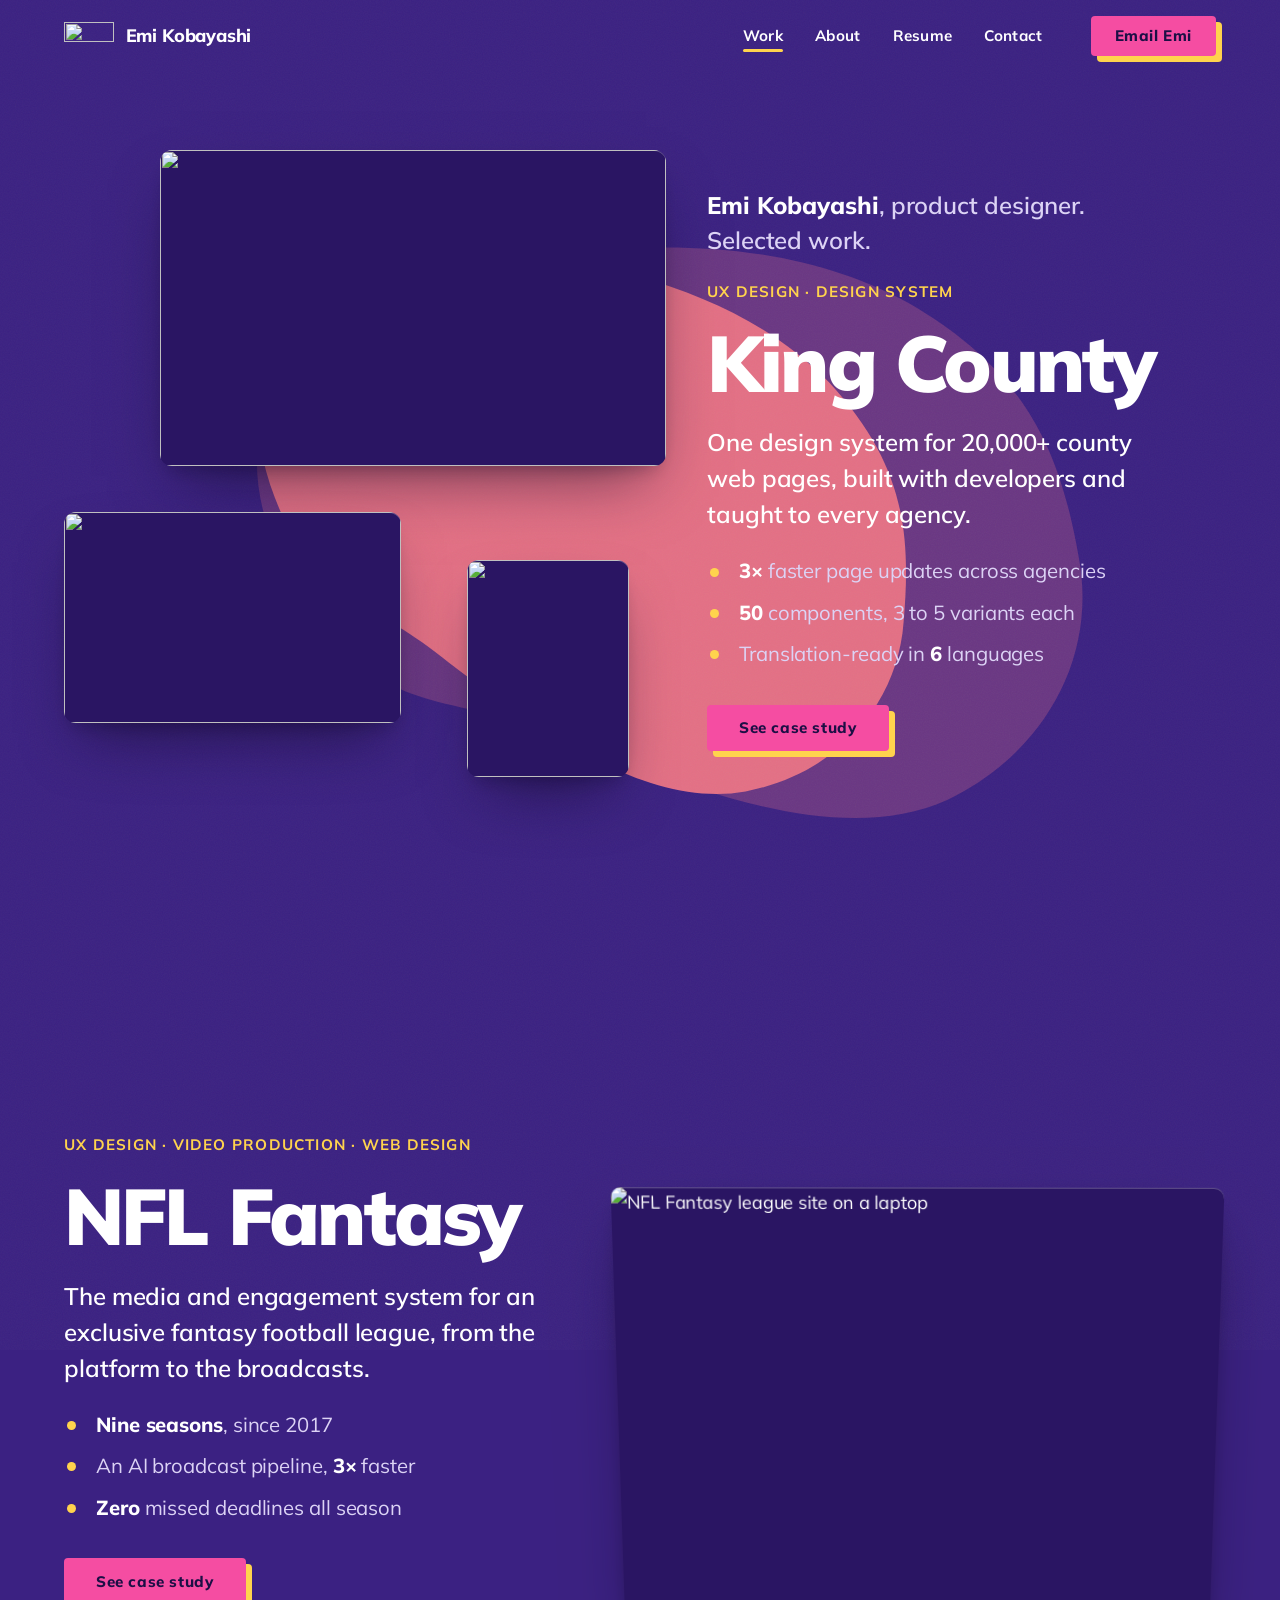
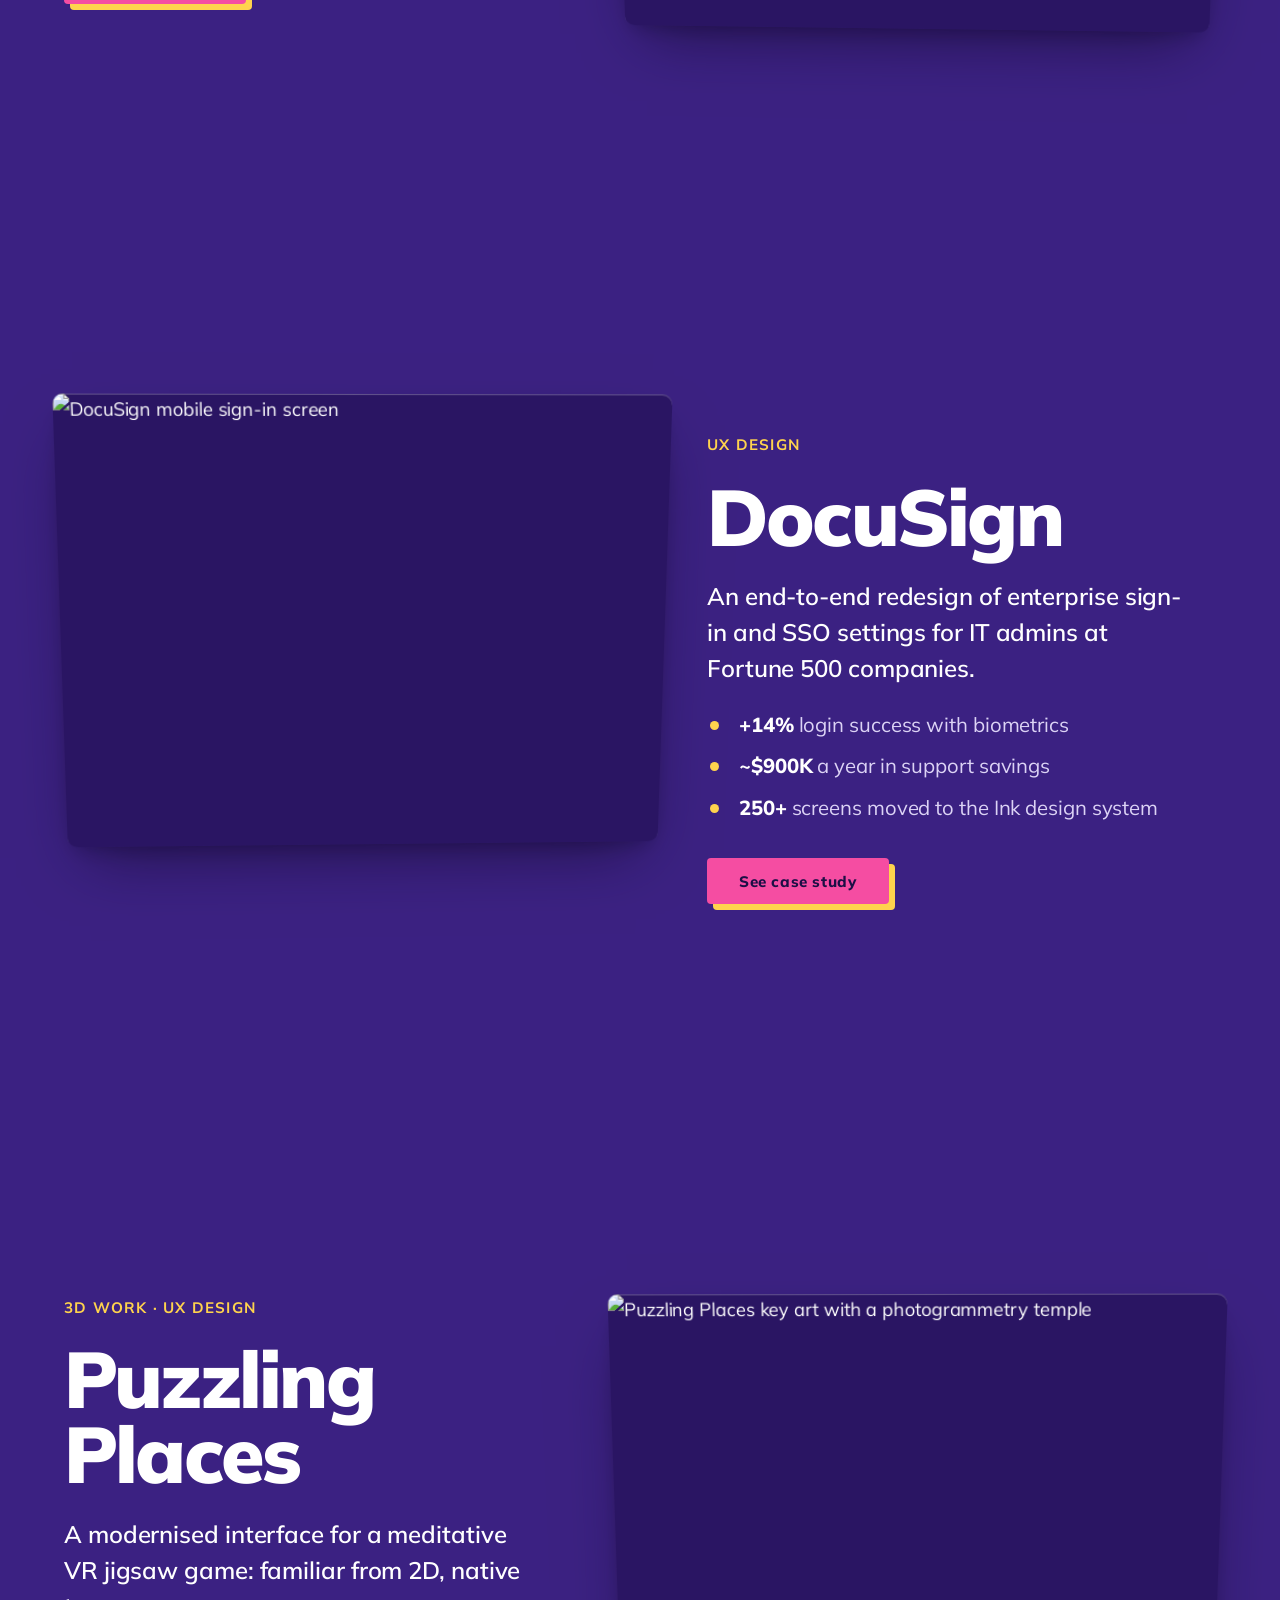
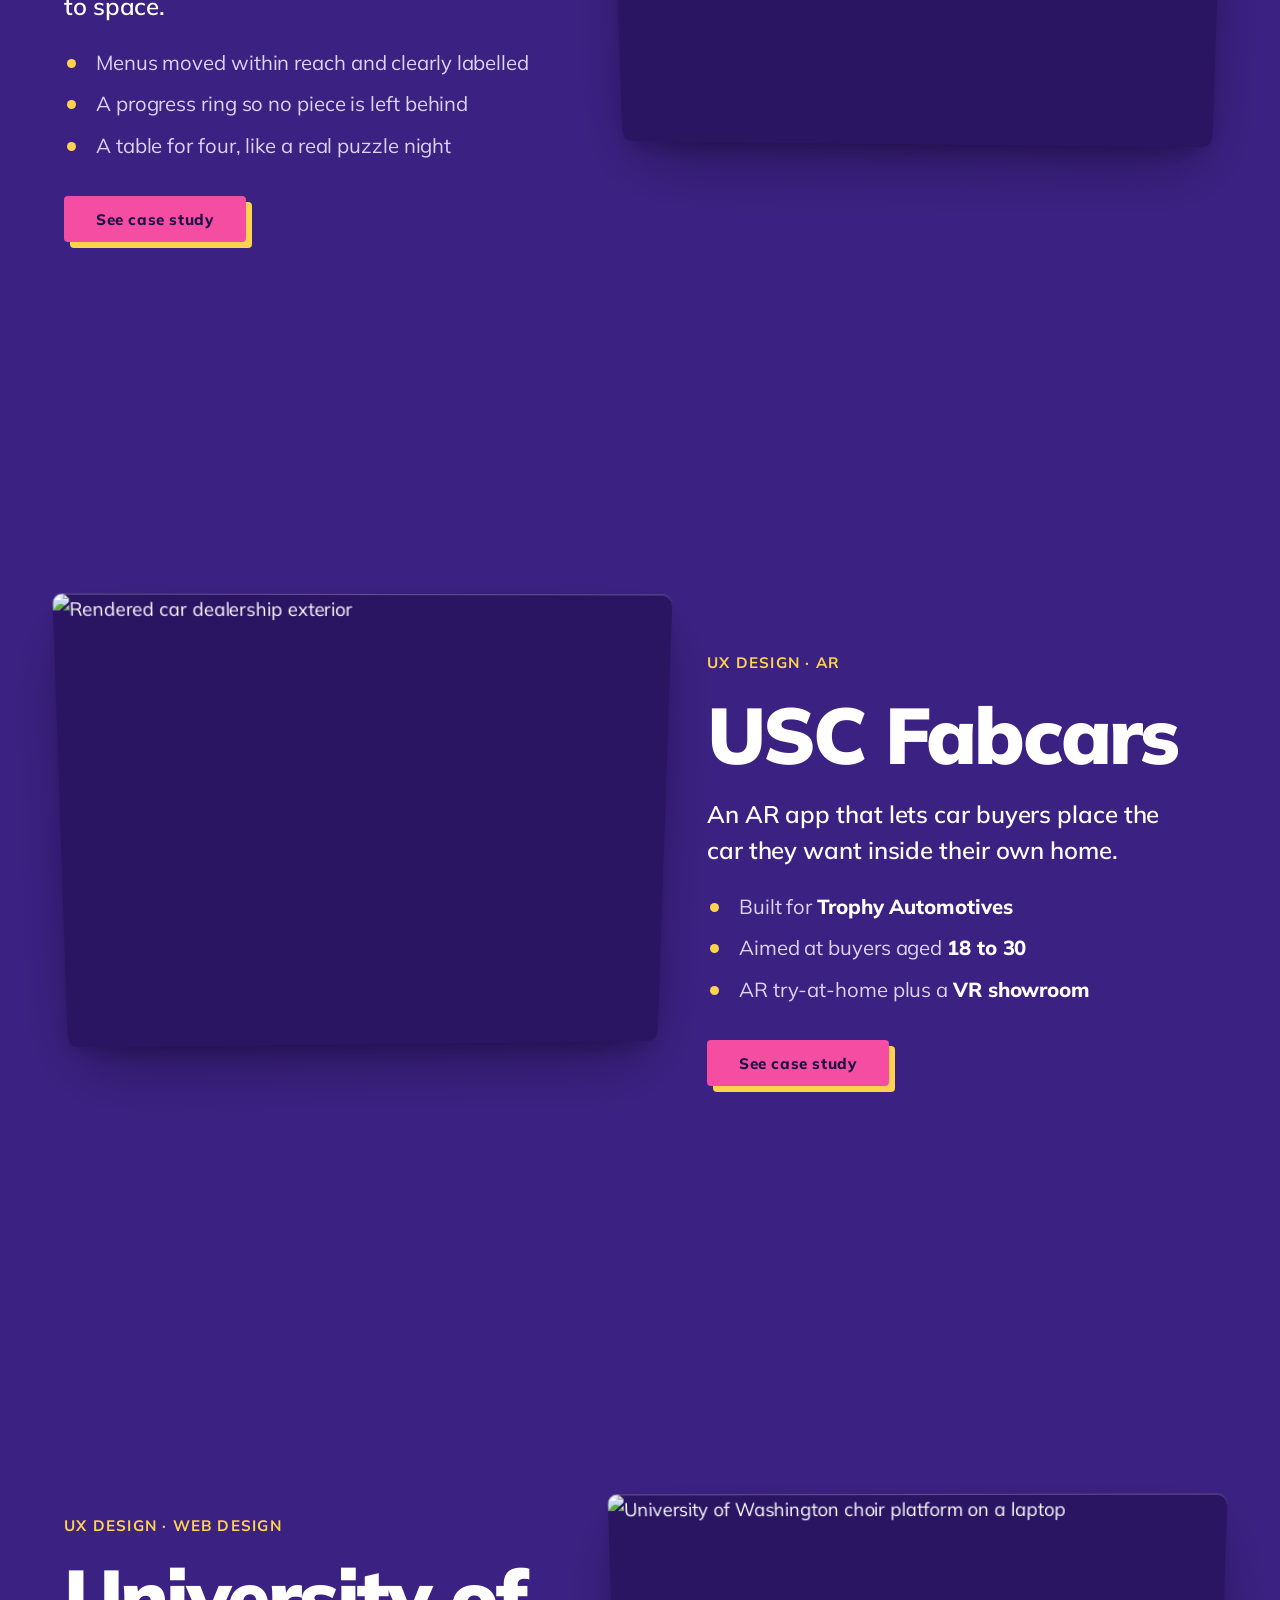
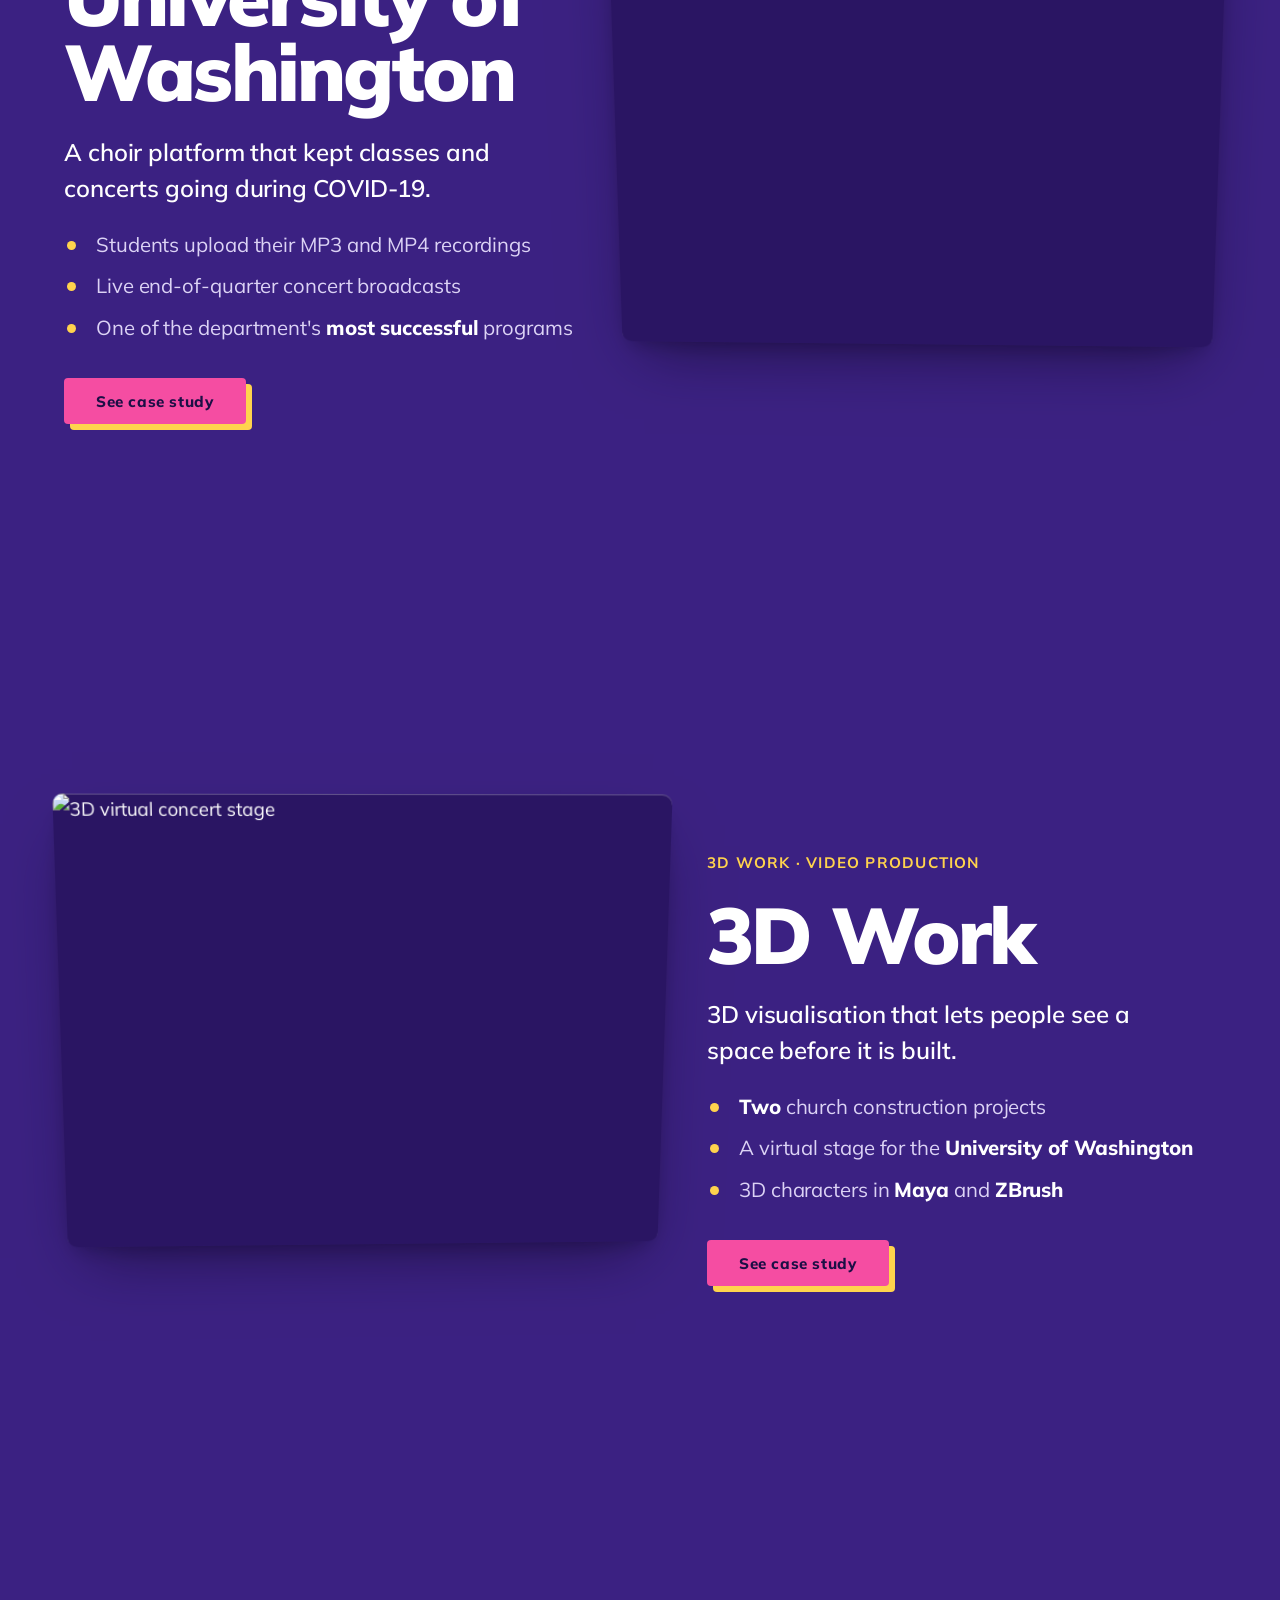
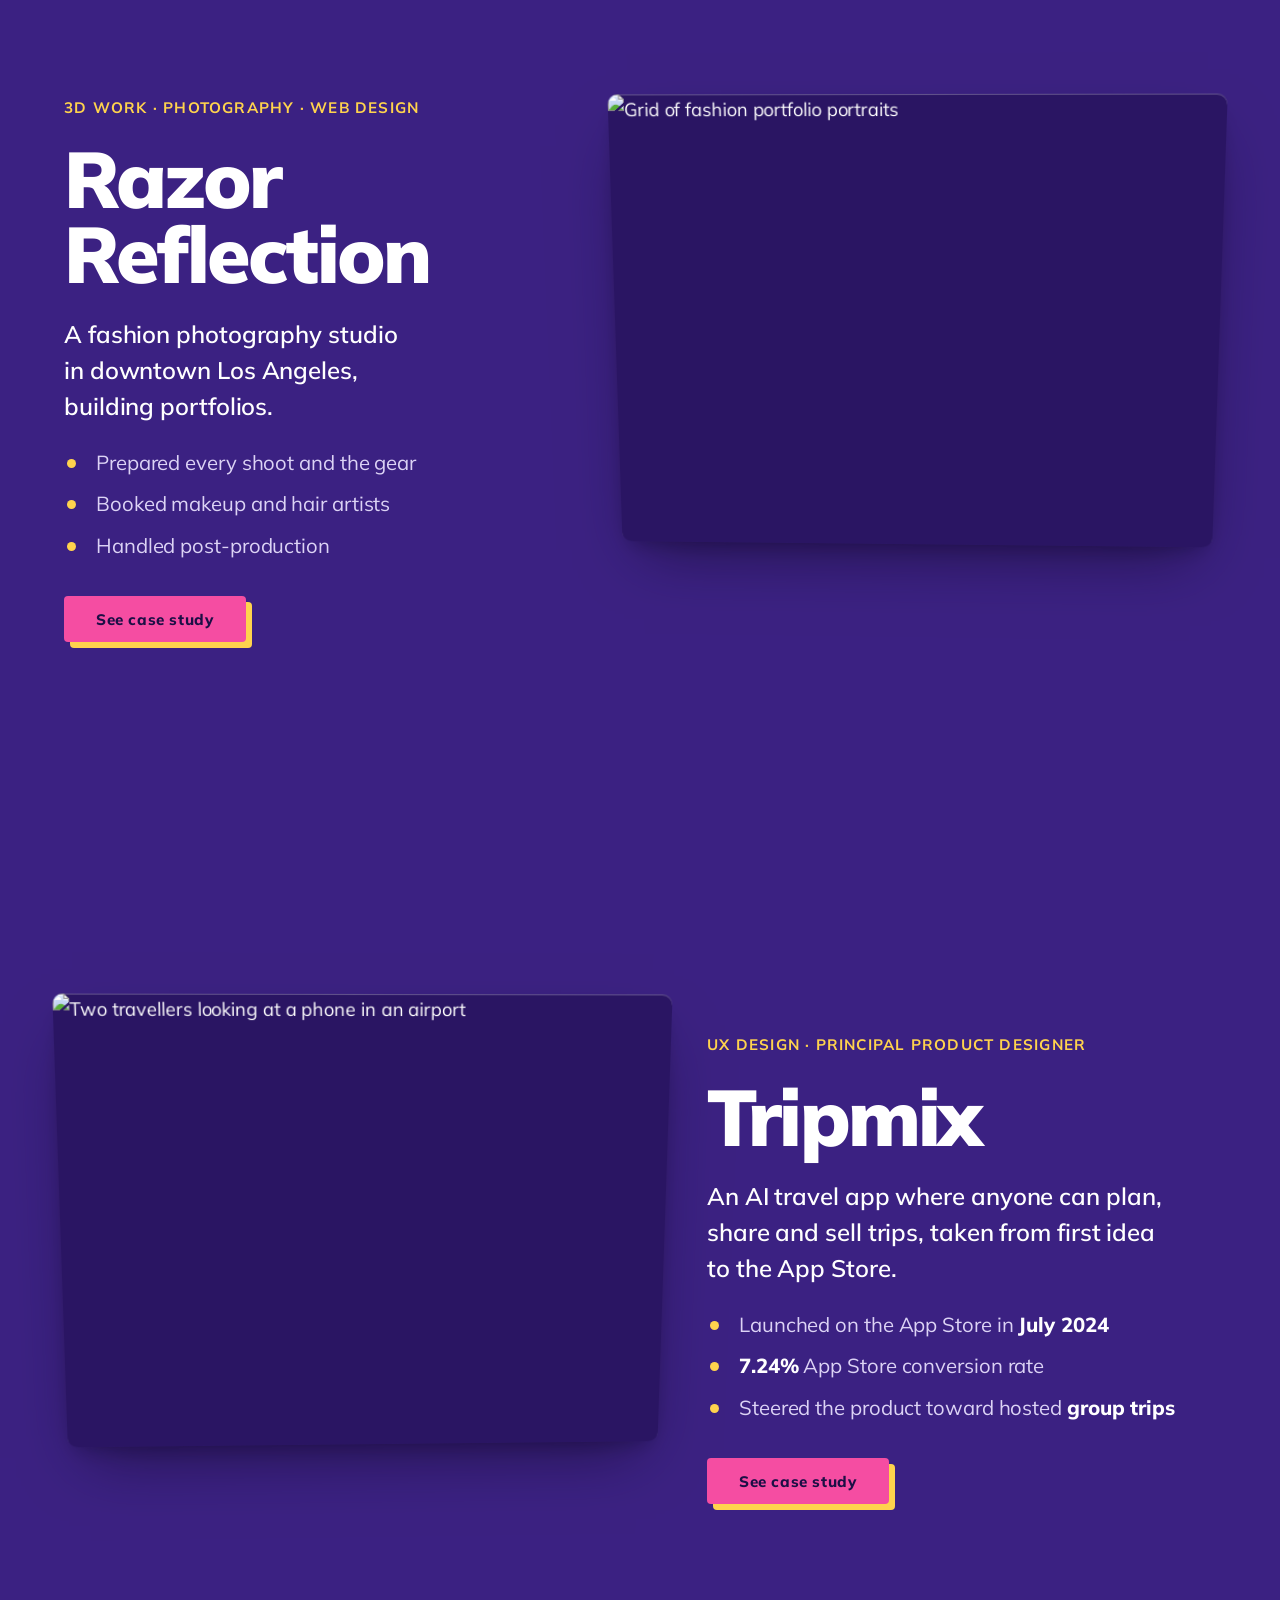
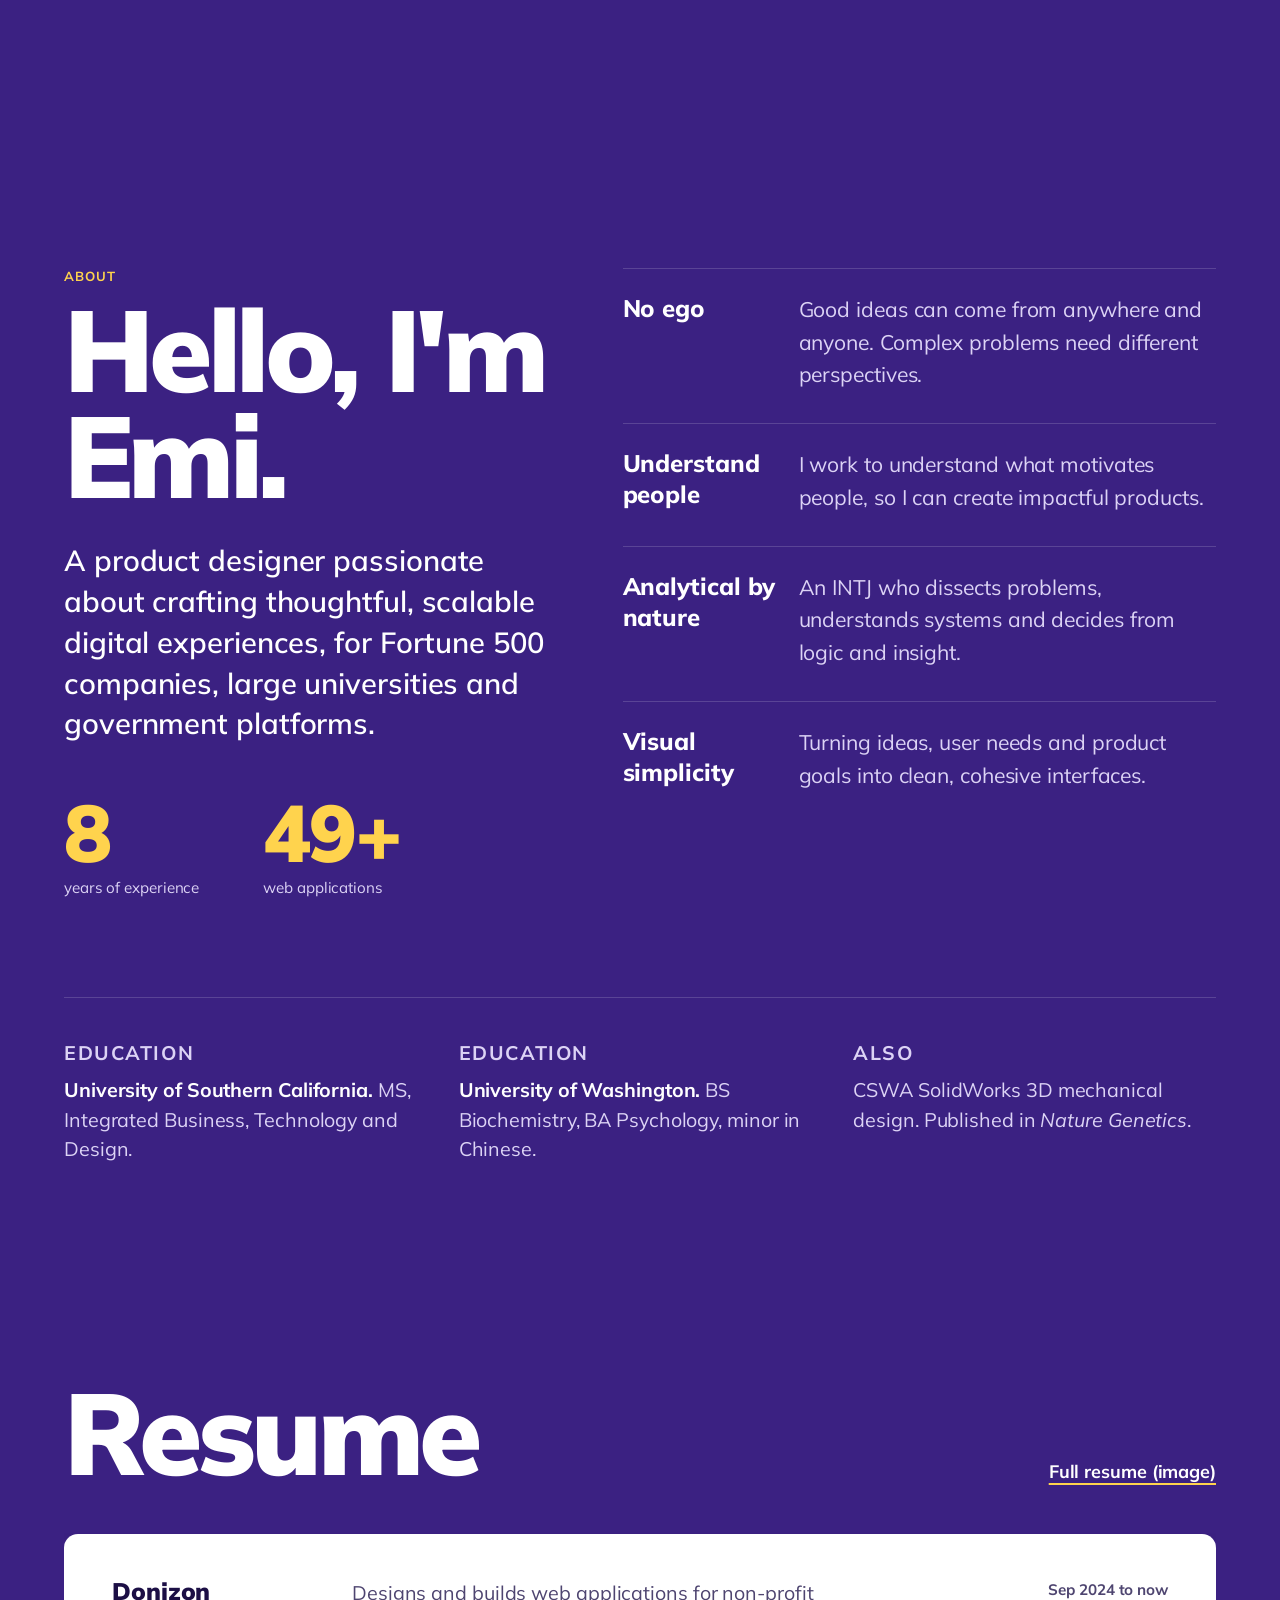
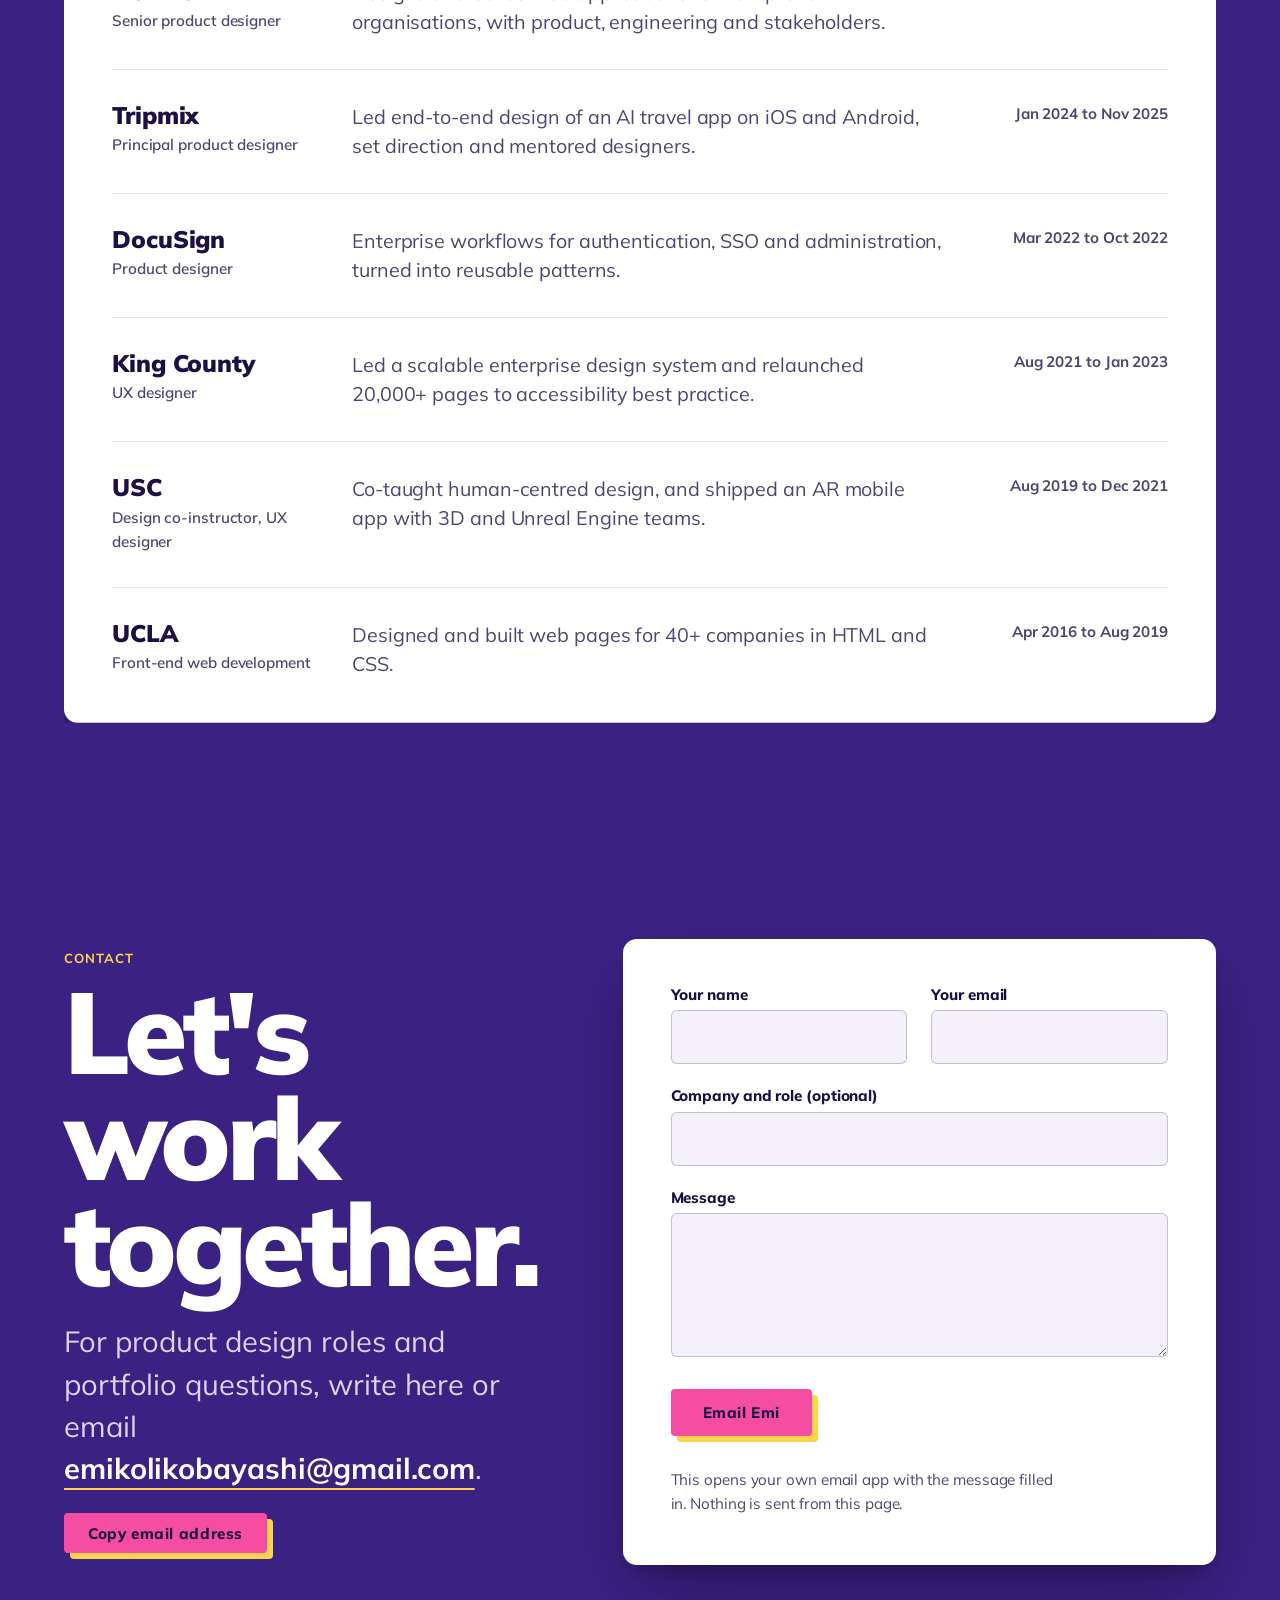
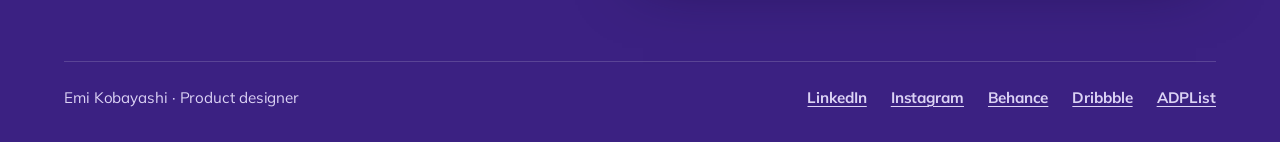
==== index.html @ 2c46d822 "Add files via upload" ====
<!doctype html>
<html lang="en">
<head>
<meta charset="utf-8">
<meta name="viewport" content="width=device-width, initial-scale=1, viewport-fit=cover">
<title>Emi Kobayashi · Product designer</title>
<meta name="description" content="Selected work by Emi Kobayashi, a product designer who builds design systems and visual interfaces people enjoy using.">
<link rel="icon" href="https://emikobayashi.com/wp-content/uploads/2025/12/EK-Logo-scaled.png">
<link rel="preconnect" href="https://fonts.googleapis.com">
<link rel="preconnect" href="https://fonts.gstatic.com" crossorigin>
<link rel="stylesheet" href="https://fonts.googleapis.com/css2?family=Mulish:wght@400;600;700;800;900&display=swap">
<link rel="stylesheet" href="scrollcraft.css?v=3">
<link rel="stylesheet" href="site.css?v=10">
<script>
  /* Test hook, not a feature: ?motion=reduce forces the reduced-motion path in
     browsers that cannot emulate the media query. Must run before the engine. */
  (function () {
    var forced = /[?&]motion=reduce\b/.test(location.search);
    if (forced) {
      var mm = window.matchMedia.bind(window);
      window.matchMedia = function (q) {
        if (/prefers-reduced-motion:\s*reduce/.test(q)) return { matches: true, media: q, addEventListener: function () {}, addListener: function () {} };
        if (/prefers-reduced-motion:\s*no-preference/.test(q)) return { matches: false, media: q, addEventListener: function () {}, addListener: function () {} };
        return mm(q);
      };
    }
    if (forced || window.matchMedia('(prefers-reduced-motion: reduce)').matches) document.documentElement.classList.add('rm');
  })();
</script>
<style>
  section { scroll-margin-top: 0; }

  /* ------------------------------------------------ the project screens -- */
  .proj {
    min-height: 100svh; display: grid; grid-template-columns: minmax(0, 13fr) minmax(0, 11fr);
    align-items: center; gap: clamp(1.5rem, 3.2vw, 3.5rem);
    /* Past ~84rem the pair stays together in the middle instead of drifting apart. */
    padding: calc(var(--bar-h) + var(--sc-6)) max(var(--sc-gutter), (100vw - 84rem) / 2) var(--sc-8);
  }
  .proj--flip { grid-template-columns: minmax(0, 11fr) minmax(0, 13fr); }
  .proj--flip .proj__media { order: 2; }
  /* Text always sits against its image: when the image is on the right, the
     copy block moves to the right edge of its column. */
  .proj--flip .proj__copy { justify-self: end; }
  .proj__media { position: relative; perspective: 1400px; }
  .proj__frame { aspect-ratio: 4 / 3; transform-style: preserve-3d; }
  .proj__frame .shot { width: 100%; height: 100%; }
  .proj__copy { display: grid; gap: var(--sc-5); width: 100%; max-width: 37rem; container-type: inline-size; }
  .proj__copy .lbl__kind { font-size: var(--sc-t-sm); }
  .proj__title { margin: 0; font: 900 var(--sc-t-4xl)/0.95 var(--sc-font-display); letter-spacing: -0.035em; text-wrap: balance; }
  .proj__title { font-size: min(var(--sc-t-4xl), 15.5cqi); }
  /* Body and highlights are sized to hold their own against a large image. */
  .proj__text { margin: 0; color: var(--sc-ink); font: 600 var(--sc-t-lg)/1.5 var(--sc-font-text); max-width: 34ch; text-wrap: pretty; }
  .proj__points { margin: 0; padding: 0; list-style: none; display: grid; gap: var(--sc-3); }
  .proj__points li { position: relative; padding-left: var(--sc-6); color: var(--sc-ink-soft); font-size: clamp(1.05rem, 0.95rem + 0.4vw, 1.3rem); line-height: 1.45; }
  .proj__points li::before { content: ""; position: absolute; left: 0.2rem; top: 0.55em; width: 9px; height: 9px; border-radius: 50%; background: var(--ek-yellow); }
  .proj__points b { color: var(--sc-ink); font-weight: 800; }
  .proj__go { display: flex; align-items: center; gap: var(--sc-6); flex-wrap: wrap; margin-top: var(--sc-3); }

  /* --------------------------------------- 1 · King County, the opening -- */
  .hero { min-height: 100svh; }
  .hero__by { margin: 0; font: 600 var(--sc-t-lg)/1.45 var(--sc-font-text); color: var(--sc-ink-soft); max-width: 34ch; }
  .hero__by strong { color: var(--sc-ink); font-weight: 800; }
  .scene { position: relative; height: min(74svh, 44rem); }
  .scene > * { position: absolute; will-change: transform; }
  /* Three images on one grid: the desktop homepage at the back, the
     components page overlapping its lower left, and the phone as a portrait
     card on the right. Shared radius and shadow; bottoms step down evenly. */
  .scene > .shot { border-radius: 12px; }
  .scene__desktop { top: 2%; right: 0; width: 84%; aspect-ratio: 16 / 10; }
  .scene__desktop img { object-position: 50% 87%; }
  .scene__components { left: 0; bottom: 12%; width: 56%; aspect-ratio: 16 / 10; }
  .scene__components img { object-position: 0 0; }
  .scene__phone { right: 6%; bottom: 4%; width: 27%; aspect-ratio: 3 / 4; }
  .scene__phone img { object-position: 52% 50%; }

  /* ------------------------------------------------------------ about -- */
  .about { padding: calc(var(--bar-h) + var(--sc-9)) var(--sc-gutter) var(--sc-9); }
  .about__grid { display: grid; grid-template-columns: minmax(0, 5fr) minmax(0, 6fr); gap: var(--sc-9) var(--sc-8); max-width: var(--sc-maxw); margin-inline: auto; }
  .about h2 { margin: var(--sc-3) 0 0; font: 900 var(--sc-t-4xl)/0.92 var(--sc-font-display); letter-spacing: -0.04em; }
  .about__intro { margin: var(--sc-6) 0 0; font: 600 clamp(1.35rem, 1.1rem + 0.9vw, 1.95rem)/1.4 var(--sc-font-text); max-width: 32ch; }
  .about__nums { display: flex; gap: var(--sc-8); margin-top: var(--sc-7); }
  .about__nums div { display: grid; gap: var(--sc-1); }
  .about__nums strong { font: 900 var(--sc-t-3xl)/1 var(--sc-font-display); letter-spacing: -0.03em; font-variant-numeric: tabular-nums; color: var(--ek-yellow); }
  .about__nums div > span { color: var(--sc-ink-soft); font-size: var(--sc-t-sm); }
  .principles { list-style: none; margin: 0; padding: 0; display: grid; gap: var(--sc-6); align-content: start; }
  .principles li { display: grid; grid-template-columns: 10rem 1fr; gap: var(--sc-4); padding-top: var(--sc-5); border-top: 1px solid var(--sc-hairline); }
  .principles b { font: 800 var(--sc-t-lg)/1.3 var(--sc-font-display); }
  .principles p { margin: 0; color: var(--sc-ink-soft); line-height: 1.55; font-size: clamp(1.1rem, 1rem + 0.4vw, 1.35rem); }
  .about__edu { grid-column: 1 / -1; display: grid; grid-template-columns: repeat(3, minmax(0, 1fr)); gap: var(--sc-6); padding-top: var(--sc-6); border-top: 1px solid var(--sc-hairline); }
  .about__edu p { margin: var(--sc-2) 0 0; color: var(--sc-ink-soft); line-height: 1.5; font-size: clamp(1.05rem, 0.95rem + 0.35vw, 1.25rem); }
  .about__edu b { color: var(--sc-ink); }

  /* ----------------------------------------------------------- resume -- */
  .resume { padding: calc(var(--bar-h) + var(--sc-7)) var(--sc-gutter) var(--sc-9); }
  .resume__in { max-width: var(--sc-maxw); margin-inline: auto; }
  .resume__head { display: flex; align-items: end; justify-content: space-between; gap: var(--sc-5); flex-wrap: wrap; margin-bottom: var(--sc-7); }
  .resume h2 { margin: 0; font: 900 var(--sc-t-4xl)/0.92 var(--sc-font-display); letter-spacing: -0.04em; }
  .paper { --sc-ink: #1C0F45; --sc-ink-soft: #4E4570; --sc-hairline: rgb(28 15 69 / 0.12); color: var(--sc-ink); background: #fff; border-radius: 14px; box-shadow: var(--sc-e3); }
  .paper .link { color: var(--sc-ink); }
  .ledger { margin: 0; padding: var(--sc-3) var(--sc-7); }
  .ledger ol { list-style: none; margin: 0; padding: 0; }
  .role { display: grid; grid-template-columns: 13rem minmax(0, 1fr) 12rem; gap: var(--sc-6); padding: var(--sc-6) 0; }
  .role + .role { border-top: 1px solid var(--sc-hairline); }
  .role h3 { margin: 0; font: 900 var(--sc-t-lg)/1.15 var(--sc-font-display); }
  .role__title { margin: var(--sc-1) 0 0; color: var(--sc-ink-soft); font-size: var(--sc-t-sm); font-weight: 600; }
  .role p.role__did { margin: 0; line-height: 1.5; color: var(--sc-ink-soft); max-width: 60ch; font-size: clamp(1.05rem, 0.95rem + 0.35vw, 1.25rem); }
  .role time { font-size: var(--sc-t-sm); font-weight: 700; color: var(--sc-ink-soft); text-align: right; font-variant-numeric: tabular-nums; }

  /* ---------------------------------------------------------- contact -- */
  .contact { min-height: 100svh; display: grid; align-content: center; padding: calc(var(--bar-h) + var(--sc-7)) var(--sc-gutter) var(--sc-6); }
  .plate { display: grid; grid-template-columns: minmax(0, 5fr) minmax(0, 6fr); gap: var(--sc-8); max-width: var(--sc-maxw); width: 100%; margin-inline: auto; align-items: center; }
  .plate h2 { margin: var(--sc-3) 0 0; font: 900 var(--sc-t-4xl)/0.92 var(--sc-font-display); letter-spacing: -0.04em; }
  .plate__fact { margin: var(--sc-5) 0 0; color: var(--sc-ink-soft); line-height: 1.45; max-width: 32ch; font-size: clamp(1.35rem, 1.1rem + 0.9vw, 1.95rem); }
  .plate__copy { margin: var(--sc-5) 0 0; display: flex; align-items: center; gap: var(--sc-4); flex-wrap: wrap; }
  .plate__copied { color: var(--sc-ink-soft); font-size: var(--sc-t-sm); }
  .form { display: grid; grid-template-columns: minmax(0, 1fr) minmax(0, 1fr); gap: var(--sc-5); padding: var(--sc-7); }
  .field input, .field textarea { width: 100%; min-width: 0; box-sizing: border-box; }
  .field { display: grid; gap: var(--sc-2); }
  .field--wide { grid-column: 1 / -1; }
  .field label { font: 800 var(--sc-t-sm)/1 var(--sc-font-text); }
  .field input, .field textarea {
    font: 600 var(--sc-t-base)/1.4 var(--sc-font-text); color: var(--sc-ink);
    padding: 0.85rem 0.95rem; border-radius: 6px; border: 1.5px solid rgb(28 15 69 / 0.22); background: #F4F1FB; caret-color: var(--sc-accent);
    transition: border-color 160ms var(--sc-ease-out), background-color 160ms var(--sc-ease-out);
  }
  .field textarea { min-height: 9rem; resize: vertical; }
  .field input:focus, .field textarea:focus { background: #fff; border-color: #6B4BD6; }
  .field [aria-invalid="true"] { border-color: #C2185B; }
  .form__row { grid-column: 1 / -1; display: flex; align-items: center; gap: var(--sc-6); flex-wrap: wrap; margin-top: var(--sc-2); }
  .form__status { margin: 0; font-size: var(--sc-t-sm); color: var(--sc-ink-soft); max-width: 44ch; }
  .foot { display: flex; justify-content: space-between; gap: var(--sc-5); flex-wrap: wrap; margin: var(--sc-9) auto 0; padding-top: var(--sc-5); border-top: 1px solid var(--sc-hairline); max-width: var(--sc-maxw); width: 100%; font-size: var(--sc-t-sm); color: var(--sc-ink-soft); }
  .foot ul { display: flex; gap: var(--sc-5); list-style: none; margin: 0; padding: 0; flex-wrap: wrap; }
  .foot a { color: inherit; font-weight: 700; }

  /* ----------------------------------------------------------- phones -- */
  @media (max-width: 860px) {
    .proj, .proj--flip { grid-template-columns: 1fr; gap: var(--sc-6); align-content: center; padding-top: calc(var(--bar-h) + var(--sc-4)); padding-bottom: var(--sc-7); }
    .hero { align-content: start; gap: var(--sc-5); }
    .hero .proj__copy { gap: var(--sc-4); }
    .proj--flip .proj__media { order: 0; }
    .proj__title { font-size: var(--sc-t-3xl); }
    .scene { height: 34svh; }
    .scene__components { bottom: 4%; }
    .scene__phone { bottom: 0; }
    .hero .proj__title { font-size: var(--sc-t-3xl); }
    .about__grid, .plate { grid-template-columns: 1fr; gap: var(--sc-7); }
    .about__edu { grid-template-columns: 1fr; }
    .principles li { grid-template-columns: 1fr; gap: var(--sc-1); }
    .ledger { padding: var(--sc-2) var(--sc-5); }
    .role { grid-template-columns: 1fr; gap: var(--sc-2); }
    .role time { text-align: left; order: -1; }
    .form { grid-template-columns: 1fr; padding: var(--sc-5); }
  }
  @media (max-width: 860px) and (max-height: 720px) { .scene { height: 27svh; } .hero { gap: var(--sc-3); } .hero .proj__points { display: none; } .hero__by { font-size: var(--sc-t-base); } }

  /* --------------------------------------------------- reduced motion -- */
  /* ---------------------------------------- scrolling with the mouse -- */
  /* Each project image is lit by the cursor: a soft highlight sits where the
     pointer is relative to the image, brighter the closer the pointer gets. */
  .proj__frame .shot { position: relative; }
  .proj__frame .shot::after {
    content: ""; position: absolute; inset: 0; pointer-events: none; border-radius: inherit;
    background: radial-gradient(circle at var(--gx, 50%) var(--gy, 50%), rgb(255 255 255 / 0.34), rgb(255 255 255 / 0.08) 28%, transparent 55%);
    mix-blend-mode: soft-light; opacity: var(--go, 0); transition: opacity 300ms var(--sc-ease-out);
  }
  html.rm .proj__frame .shot::after { display: none; }

  html.rm .scene > * { transform: none !important; }
  @media (prefers-reduced-motion: reduce) { .scene > * { transform: none !important; } }
</style>
</head>
<body>

<svg class="blob" viewBox="0 0 1400 770" preserveAspectRatio="xMidYMid slice" aria-hidden="true" focusable="false">
  <g class="blob__back"><path/></g>
  <g class="blob__front"><path/></g>
</svg>
<div class="sc-grain" aria-hidden="true"></div>

<header class="bar" id="bar">
  <a class="bar__mark" href="#top" aria-label="Emi Kobayashi, back to top">
    <img src="https://emikobayashi.com/wp-content/uploads/2025/12/EK-Logo-scaled.png" width="64" height="40" alt="">
    <span class="bar__name">Emi Kobayashi</span>
  </a>
  <nav class="bar__nav" aria-label="Main">
    <div class="bar__sheet" id="sheet">
      <button class="bar__close" type="button">Close</button>
      <ul>
        <li><a href="#work" data-nav="work">Work</a></li>
        <li><a href="#about" data-nav="about">About</a></li>
        <li><a href="#resume" data-nav="resume">Resume</a></li>
        <li><a href="#contact" data-nav="contact">Contact</a></li>
      </ul>
      <a class="btn btn--small" href="#contact">Email Emi</a>
    </div>
    <button class="bar__menu" type="button" aria-expanded="false" aria-controls="sheet">Menu</button>
  </nav>
</header>

<main id="top">

  <!-- 1 · King County. Layered planes over the blob. -->
  <section class="proj hero" id="work" data-blob-at="0" data-blob-side="left" data-nav-for="work" aria-labelledby="kc-title">
    <div class="proj__media scene" aria-hidden="true">
      <figure class="shot scene__desktop" data-depth="far"><img src="https://emikobayashi.com/wp-content/uploads/2018/03/KC-4.png" alt="" fetchpriority="high"></figure>
      <figure class="shot scene__components" data-depth="mid"><img src="https://emikobayashi.com/wp-content/uploads/2018/03/KC-9-1024x578-1.jpg" alt="" fetchpriority="high"></figure>
      <figure class="shot scene__phone" data-depth="near"><img src="https://emikobayashi.com/wp-content/uploads/2018/03/KC-Mobile-Responsive-1024x683.jpeg" alt="" fetchpriority="high"></figure>
    </div>
    <div class="proj__copy">
      <h1 class="hero__by"><strong>Emi Kobayashi</strong>, product designer. Selected work.</h1>
      <p class="lbl__kind">UX design · Design system</p>
      <h2 class="proj__title" id="kc-title">King County</h2>
      <p class="proj__text">One design system for 20,000+ county web pages, built with developers and taught to every agency.</p>
      <ul class="proj__points">
        <li><b>3&times;</b> faster page updates across agencies</li>
        <li><b>50</b> components, 3 to 5 variants each</li>
        <li>Translation-ready in <b>6</b> languages</li>
      </ul>
      <div class="proj__go">
        <a class="btn" href="case-kingcounty.html">See case study</a>
      </div>
    </div>
  </section>

  <!-- 3 · The rest of the work, one screen each, alternating sides like the live site. -->
  <section class="proj proj--flip" id="nfl" data-blob-at="2" data-blob-side="right" data-nav-for="work" data-sc-act="flow" aria-labelledby="nfl-t">
    <div class="proj__media"><div class="proj__frame" data-sc-tilt="8"><figure class="shot" data-sc-parallax="-0.9"><img src="https://emikobayashi.com/wp-content/uploads/2018/03/MM-2-1024x683.jpg" alt="NFL Fantasy league site on a laptop"></figure></div></div>
    <div class="proj__copy" data-sc-in data-sc-stagger="60">
      <p class="lbl__kind">UX design · Video production · Web design</p>
      <h2 class="proj__title" id="nfl-t">NFL Fantasy</h2>
      <p class="proj__text">The media and engagement system for an exclusive fantasy football league, from the platform to the broadcasts.</p>
      <ul class="proj__points">
        <li><b>Nine seasons</b>, since 2017</li>
        <li>An AI broadcast pipeline, <b>3&times;</b> faster</li>
        <li><b>Zero</b> missed deadlines all season</li>
      </ul>
      <div class="proj__go"><a class="btn" href="case-nfl.html">See case study</a></div>
    </div>
  </section>

  <section class="proj" id="docusign" data-blob-at="3" data-blob-side="left" data-nav-for="work" data-sc-act="flow" aria-labelledby="ds-t">
    <div class="proj__media"><div class="proj__frame" data-sc-tilt="8"><figure class="shot" data-sc-parallax="-0.9"><img src="https://emikobayashi.com/wp-content/uploads/2018/03/DS-1024x683.png" alt="DocuSign mobile sign-in screen"></figure></div></div>
    <div class="proj__copy" data-sc-in data-sc-stagger="60">
      <p class="lbl__kind">UX design</p>
      <h2 class="proj__title" id="ds-t">DocuSign</h2>
      <p class="proj__text">An end-to-end redesign of enterprise sign-in and SSO settings for IT admins at Fortune 500 companies.</p>
      <ul class="proj__points">
        <li><b>+14%</b> login success with biometrics</li>
        <li><b>~$900K</b> a year in support savings</li>
        <li><b>250+</b> screens moved to the Ink design system</li>
      </ul>
      <div class="proj__go"><a class="btn" href="case-docusign.html">See case study</a></div>
    </div>
  </section>

  <section class="proj proj--flip" id="puzzling" data-blob-at="4" data-blob-side="right" data-nav-for="work" data-sc-act="flow" aria-labelledby="pp-t">
    <div class="proj__media"><div class="proj__frame" data-sc-tilt="8"><figure class="shot" data-sc-parallax="-0.9"><img src="https://emikobayashi.com/wp-content/uploads/2018/03/Puzzling-Pages-Landing-1-1024x576.avif" alt="Puzzling Places key art with a photogrammetry temple"></figure></div></div>
    <div class="proj__copy" data-sc-in data-sc-stagger="60">
      <p class="lbl__kind">3D work · UX design</p>
      <h2 class="proj__title" id="pp-t">Puzzling Places</h2>
      <p class="proj__text">A modernised interface for a meditative VR jigsaw game: familiar from 2D, native to space.</p>
      <ul class="proj__points">
        <li>Menus moved within reach and clearly labelled</li>
        <li>A progress ring so no piece is left behind</li>
        <li>A table for four, like a real puzzle night</li>
      </ul>
      <div class="proj__go"><a class="btn" href="case-puzzling.html">See case study</a></div>
    </div>
  </section>

  <section class="proj" id="fabcars" data-blob-at="5" data-blob-side="left" data-nav-for="work" data-sc-act="flow" aria-labelledby="fc-t">
    <div class="proj__media"><div class="proj__frame" data-sc-tilt="8"><figure class="shot" data-sc-parallax="-0.9"><img src="https://emikobayashi.com/wp-content/uploads/2018/03/Fab-2-1024x589.png" alt="Rendered car dealership exterior"></figure></div></div>
    <div class="proj__copy" data-sc-in data-sc-stagger="60">
      <p class="lbl__kind">UX design · AR</p>
      <h2 class="proj__title" id="fc-t">USC Fabcars</h2>
      <p class="proj__text">An AR app that lets car buyers place the car they want inside their own home.</p>
      <ul class="proj__points">
        <li>Built for <b>Trophy Automotives</b></li>
        <li>Aimed at buyers aged <b>18 to 30</b></li>
        <li>AR try-at-home plus a <b>VR showroom</b></li>
      </ul>
      <div class="proj__go"><a class="btn" href="case-fabcars.html">See case study</a></div>
    </div>
  </section>

  <section class="proj proj--flip" id="uw" data-blob-at="0" data-blob-side="right" data-nav-for="work" data-sc-act="flow" aria-labelledby="uw-t">
    <div class="proj__media"><div class="proj__frame" data-sc-tilt="8"><figure class="shot" data-sc-parallax="-0.9"><img src="https://emikobayashi.com/wp-content/uploads/2018/03/uw-1024x682.jpg" alt="University of Washington choir platform on a laptop"></figure></div></div>
    <div class="proj__copy" data-sc-in data-sc-stagger="60">
      <p class="lbl__kind">UX design · Web design</p>
      <h2 class="proj__title" id="uw-t">University of Washington</h2>
      <p class="proj__text">A choir platform that kept classes and concerts going during COVID-19.</p>
      <ul class="proj__points">
        <li>Students upload their MP3 and MP4 recordings</li>
        <li>Live end-of-quarter concert broadcasts</li>
        <li>One of the department's <b>most successful</b> programs</li>
      </ul>
      <div class="proj__go"><a class="btn" href="case-uw.html">See case study</a></div>
    </div>
  </section>

  <section class="proj" id="threed" data-blob-at="1" data-blob-side="left" data-nav-for="work" data-sc-act="flow" aria-labelledby="3d-t">
    <div class="proj__media"><div class="proj__frame" data-sc-tilt="8"><figure class="shot" data-sc-parallax="-0.9"><img src="https://emikobayashi.com/wp-content/uploads/2018/03/UW-3-1024x587.png" alt="3D virtual concert stage"></figure></div></div>
    <div class="proj__copy" data-sc-in data-sc-stagger="60">
      <p class="lbl__kind">3D work · Video production</p>
      <h2 class="proj__title" id="3d-t">3D Work</h2>
      <p class="proj__text">3D visualisation that lets people see a space before it is built.</p>
      <ul class="proj__points">
        <li><b>Two</b> church construction projects</li>
        <li>A virtual stage for the <b>University of Washington</b></li>
        <li>3D characters in <b>Maya</b> and <b>ZBrush</b></li>
      </ul>
      <div class="proj__go"><a class="btn" href="case-3d.html">See case study</a></div>
    </div>
  </section>

  <section class="proj proj--flip" id="razor" data-blob-at="2" data-blob-side="right" data-nav-for="work" data-sc-act="flow" aria-labelledby="rr-t">
    <div class="proj__media"><div class="proj__frame" data-sc-tilt="8"><figure class="shot" data-sc-parallax="-0.9"><img src="https://emikobayashi.com/wp-content/uploads/2018/03/Model-Sample-Pics-768x833.jpg" alt="Grid of fashion portfolio portraits"></figure></div></div>
    <div class="proj__copy" data-sc-in data-sc-stagger="60">
      <p class="lbl__kind">3D work · Photography · Web design</p>
      <h2 class="proj__title" id="rr-t">Razor Reflection</h2>
      <p class="proj__text">A fashion photography studio in downtown Los Angeles, building portfolios.</p>
      <ul class="proj__points">
        <li>Prepared every shoot and the gear</li>
        <li>Booked makeup and hair artists</li>
        <li>Handled post-production</li>
      </ul>
      <div class="proj__go"><a class="btn" href="case-razor.html">See case study</a></div>
    </div>
  </section>

  <section class="proj" id="tripmix" data-blob-at="3" data-blob-side="left" data-nav-for="work" data-sc-act="flow" aria-labelledby="tm-t">
    <div class="proj__media"><div class="proj__frame" data-sc-tilt="8"><figure class="shot" data-sc-parallax="-0.9"><img src="https://emikobayashi.com/wp-content/uploads/2025/11/Tripmix-1-1024x683.jpg" alt="Two travellers looking at a phone in an airport"></figure></div></div>
    <div class="proj__copy" data-sc-in data-sc-stagger="60">
      <p class="lbl__kind">UX design · Principal product designer</p>
      <h2 class="proj__title" id="tm-t">Tripmix</h2>
      <p class="proj__text">An AI travel app where anyone can plan, share and sell trips, taken from first idea to the App Store.</p>
      <ul class="proj__points">
        <li>Launched on the App Store in <b>July 2024</b></li>
        <li><b>7.24%</b> App Store conversion rate</li>
        <li>Steered the product toward hosted <b>group trips</b></li>
      </ul>
      <div class="proj__go"><a class="btn" href="case-tripmix.html">See case study</a></div>
    </div>
  </section>

  <!-- 4 · About -->
  <section class="about" id="about" data-blob-at="4" data-blob-side="corner" data-nav-for="about" aria-labelledby="about-title">
    <div class="about__grid">
      <div data-sc-in>
        <p class="lbl__kind">About</p>
        <h2 id="about-title">Hello, I'm Emi.</h2>
        <p class="about__intro">A product designer passionate about crafting thoughtful, scalable digital experiences, for Fortune 500 companies, large universities and government platforms.</p>
        <div class="about__nums">
          <div><strong><span data-sc-count="0 8">8</span></strong><span>years of experience</span></div>
          <div><strong><span data-sc-count="0 50">50</span>+</strong><span>web applications</span></div>
        </div>
      </div>
      <ul class="principles" data-sc-in data-sc-stagger="70">
        <li><b>No ego</b><p>Good ideas can come from anywhere and anyone. Complex problems need different perspectives.</p></li>
        <li><b>Understand people</b><p>I work to understand what motivates people, so I can create impactful products.</p></li>
        <li><b>Analytical by nature</b><p>An INTJ who dissects problems, understands systems and decides from logic and insight.</p></li>
        <li><b>Visual simplicity</b><p>Turning ideas, user needs and product goals into clean, cohesive interfaces.</p></li>
      </ul>
      <div class="about__edu" data-sc-in data-sc-stagger="70">
        <div><p class="lbl__kind">Education</p><p><b>University of Southern California.</b> MS, Integrated Business, Technology and Design.</p></div>
        <div><p class="lbl__kind">Education</p><p><b>University of Washington.</b> BS Biochemistry, BA Psychology, minor in Chinese.</p></div>
        <div><p class="lbl__kind">Also</p><p>CSWA SolidWorks 3D mechanical design. Published in <i>Nature Genetics</i>.</p></div>
      </div>
    </div>
  </section>

  <!-- 5 · Resume -->
  <section class="resume" id="resume" data-blob-at="5" data-blob-side="left" data-nav-for="resume" data-sc-act="flow" aria-labelledby="resume-title">
    <div class="resume__in">
      <div class="resume__head">
        <h2 id="resume-title">Resume</h2>
        <a class="link" href="https://emikobayashi.com/wp-content/uploads/2026/05/Emi-Kobayashi-CV-2026.jpg">Full resume (image)</a>
      </div>
      <div data-sc-reveal="up" data-sc-reveal-at="0.12 0.42">
        <figure class="ledger paper">
          <ol>
            <li class="role"><div><h3>Donizon</h3><p class="role__title">Senior product designer</p></div><p class="role__did">Designs and builds web applications for non-profit organisations, with product, engineering and stakeholders.</p><time>Sep 2024 to now</time></li>
            <li class="role"><div><h3>Tripmix</h3><p class="role__title">Principal product designer</p></div><p class="role__did">Led end-to-end design of an AI travel app on iOS and Android, set direction and mentored designers.</p><time>Jan 2024 to Nov 2025</time></li>
            <li class="role"><div><h3>DocuSign</h3><p class="role__title">Product designer</p></div><p class="role__did">Enterprise workflows for authentication, SSO and administration, turned into reusable patterns.</p><time>Mar 2022 to Oct 2022</time></li>
            <li class="role"><div><h3>King County</h3><p class="role__title">UX designer</p></div><p class="role__did">Led a scalable enterprise design system and relaunched 20,000+ pages to accessibility best practice.</p><time>Aug 2021 to Jan 2023</time></li>
            <li class="role"><div><h3>USC</h3><p class="role__title">Design co-instructor, UX designer</p></div><p class="role__did">Co-taught human-centred design, and shipped an AR mobile app with 3D and Unreal Engine teams.</p><time>Aug 2019 to Dec 2021</time></li>
            <li class="role"><div><h3>UCLA</h3><p class="role__title">Front-end web development</p></div><p class="role__did">Designed and built web pages for 40+ companies in HTML and CSS.</p><time>Apr 2016 to Aug 2019</time></li>
          </ol>
        </figure>
      </div>
    </div>
  </section>

  <!-- 6 · Contact. The last screen holds. -->
  <section class="contact" id="contact" data-blob-at="1" data-blob-side="right" data-nav-for="contact" aria-labelledby="contact-title">
    <div class="plate">
      <div>
        <p class="lbl__kind">Contact</p>
        <h2 id="contact-title">Let's work together.</h2>
        <p class="plate__fact">For product design roles and portfolio questions, write here or email <a class="link" href="mailto:emikolikobayashi@gmail.com">emikolikobayashi@gmail.com</a>.</p>
        <p class="plate__copy"><button class="btn btn--small" type="button" id="copy-email">Copy email address</button> <span class="plate__copied" id="copy-status" role="status"></span></p>
      </div>
      <form class="form paper" id="inquiry" action="mailto:emikolikobayashi@gmail.com" method="post" enctype="text/plain" novalidate>
        <div class="field"><label for="f-name">Your name</label><input id="f-name" name="name" autocomplete="name" required></div>
        <div class="field"><label for="f-email">Your email</label><input id="f-email" name="email" type="email" autocomplete="email" required></div>
        <div class="field field--wide"><label for="f-co">Company and role (optional)</label><input id="f-co" name="company" autocomplete="organization"></div>
        <div class="field field--wide"><label for="f-msg">Message</label><textarea id="f-msg" name="message" required></textarea></div>
        <div class="form__row">
          <button class="btn" type="submit">Email Emi</button>
          <p class="form__status" id="f-status" role="status">This opens your own email app with the message filled in. Nothing is sent from this page.</p>
        </div>
      </form>
    </div>
    <footer class="foot">
      <span>Emi Kobayashi · Product designer</span>
      <ul>
        <li><a href="https://www.linkedin.com/in/itsemi/">LinkedIn</a></li>
        <li><a href="https://www.instagram.com/getyourcamera/">Instagram</a></li>
        <li><a href="https://www.behance.net/emiko1">Behance</a></li>
        <li><a href="https://dribbble.com/emikobayashi">Dribbble</a></li>
        <li><a href="https://adplist.org/mentors/emi-kobayashi">ADPList</a></li>
      </ul>
    </footer>
  </section>

</main>

<script src="scrollcraft.js"></script>
<script>ScrollCraft.mount(document.body);</script>
<script src="blob.js?v=16"></script>
<script src="cursor.js?v=4"></script>
<script>
(function () {
  var root = document.documentElement;
  var rm = root.classList.contains('rm');
  var fine = matchMedia('(hover: hover) and (pointer: fine)').matches && !rm;
  var clamp = function (x, a, b) { return x < a ? a : x > b ? b : x; };
  var ease = function (x) { x = clamp(x, 0, 1); return x * x * (3 - 2 * x); };

  EKBlob(document.querySelector('.blob'), { reduce: rm, ground: '#3b2182' });

  /* ---------- opening: four planes at different rates, plus a lean ---------- */
  var hero = document.querySelector('.hero');
  var planes = [].map.call(hero.querySelectorAll('[data-depth]'), function (el) {
    var cfg = { far: [40, 6], mid: [-40, 14], near: [-90, 22] }[el.getAttribute('data-depth')];
    return { el: el, y: cfg[0], lean: cfg[1] };
  });
  var mx = 0, my = 0, tx = 0, ty = 0;
  if (fine) hero.addEventListener('pointermove', function (e) {
    var r = hero.getBoundingClientRect();
    tx = (e.clientX - r.left) / r.width - 0.5; ty = (e.clientY - r.top) / r.height - 0.5;
  });
  hero.addEventListener('pointerleave', function () { tx = 0; ty = 0; });

  /* ---------- scrolling with the mouse ---------- */
  // The blob itself reaches for the cursor (see blob.js). Here, each project
  // image flexes with scroll speed, leans toward the cursor, and is lit by it.
  var cx = innerWidth / 2, cy = innerHeight / 2, hasPointer = false;
  var lastSY = scrollY, sv = 0;
  var medias = [].slice.call(document.querySelectorAll('.proj:not(.hero) .proj__media'));
  if (fine) {
    addEventListener('pointermove', function (e) { cx = e.clientX; cy = e.clientY; hasPointer = true; }, { passive: true });
    root.addEventListener('mouseleave', function () { hasPointer = false; });
  }
  function mouseFrame() {
    var dy = scrollY - lastSY; lastSY = scrollY;
    sv += (dy - sv) * 0.12;                                   // smoothed scroll speed, px per frame
    var bend = clamp(-sv * 0.35, -9, 9);
    medias.forEach(function (m) {
      var r = m.getBoundingClientRect();
      if (r.bottom < 0 || r.top > innerHeight) return;
      var lean = (cx - (r.left + r.width / 2)) / innerWidth * 10;
      m.style.transform = 'perspective(1400px) rotateX(' + bend.toFixed(2) + 'deg) rotateY(' + lean.toFixed(2) + 'deg)';
      var shot = m.querySelector('.shot'), s = shot.getBoundingClientRect();
      var ux = (cx - s.left) / s.width, uy = (cy - s.top) / s.height;
      var near = Math.max(Math.abs(ux - 0.5), Math.abs(uy - 0.5));   // 0.5 at the edge
      shot.style.setProperty('--gx', (ux * 100).toFixed(1) + '%');
      shot.style.setProperty('--gy', (uy * 100).toFixed(1) + '%');
      shot.style.setProperty('--go', hasPointer ? clamp(1.3 - near * 1.4, 0, 1).toFixed(3) : 0);
    });
  }

  window.__ekMouseFrame = mouseFrame; // test hook: drive one frame by hand

  var bar = document.getElementById('bar');
  function frame(now) {
    bar.classList.toggle('is-solid', scrollY > 24);
    if (!rm) {
      var hp = clamp(scrollY / Math.max(1, hero.offsetHeight), 0, 1);
      mx += (tx - mx) * 0.08; my += (ty - my) * 0.08;
      if (hp < 1) planes.forEach(function (p) {
        p.el.style.transform = 'translate3d(' + (mx * p.lean).toFixed(2) + 'px,' + (hp * p.y + my * p.lean).toFixed(2) + 'px,0)';
      });
      if (fine) mouseFrame(now);
    }
    track();
    requestAnimationFrame(frame);
  }
  requestAnimationFrame(frame);
  if (rm) addEventListener('scroll', function () { bar.classList.toggle('is-solid', scrollY > 24); track(); }, { passive: true });

  /* ---------- the menu: current section, jumps, phone sheet ---------- */
  var navLinks = {};
  [].forEach.call(document.querySelectorAll('[data-nav]'), function (a) { navLinks[a.getAttribute('data-nav')] = a; });
  var sections = [].slice.call(document.querySelectorAll('[data-nav-for]'));
  var last = '';
  function track() {
    var y = innerHeight * 0.45, cur = 'work';
    sections.forEach(function (s) { if (s.getBoundingClientRect().top <= y) cur = s.getAttribute('data-nav-for'); });
    if (innerHeight + scrollY >= document.documentElement.scrollHeight - 4) cur = 'contact';
    if (cur === last) return;
    if (last && navLinks[last]) navLinks[last].removeAttribute('aria-current');
    navLinks[cur].setAttribute('aria-current', 'true'); last = cur;
  }

  var glideId = 0;
  function glide(to) {
    var from = scrollY, d = to - from, id = ++glideId;
    var ms = rm ? 0 : Math.min(1000, 380 + Math.abs(d) * 0.07);
    root.style.scrollBehavior = 'auto';
    if (!ms) { scrollTo(0, to); return; }
    var t0 = performance.now();
    (function step(now) {
      if (id !== glideId) return;
      var t = Math.min((now - t0) / ms, 1), e = 1 - Math.pow(1 - t, 3);
      scrollTo(0, from + d * e);
      if (t < 1) requestAnimationFrame(step); else root.style.scrollBehavior = '';
    })(t0);
  }
  addEventListener('wheel', function () { glideId++; }, { passive: true });
  addEventListener('touchstart', function () { glideId++; }, { passive: true });

  function targetY(id) {
    var el = document.getElementById(id);
    if (id === 'work' || id === 'top') return 0;
    return el.getBoundingClientRect().top + scrollY;
  }
  var menu = bar.querySelector('.bar__menu');
  function closeSheet() { bar.classList.remove('is-open'); menu.setAttribute('aria-expanded', 'false'); }
  menu.addEventListener('click', function () {
    var open = !bar.classList.contains('is-open');
    bar.classList.toggle('is-open', open); menu.setAttribute('aria-expanded', String(open));
    if (open) bar.querySelector('.bar__sheet a').focus();
  });
  bar.querySelector('.bar__close').addEventListener('click', function () { closeSheet(); menu.focus(); });
  document.addEventListener('keydown', function (e) { if (e.key === 'Escape' && bar.classList.contains('is-open')) { closeSheet(); menu.focus(); } });
  document.addEventListener('click', function (e) {
    var a = e.target.closest('a[href^="#"]'); if (!a) return;
    var id = a.getAttribute('href').slice(1); if (!document.getElementById(id) && id !== 'top') return;
    e.preventDefault(); closeSheet();
    glide(targetY(id));
    history.replaceState(null, '', '#' + id);
    var dest = document.getElementById(id);
    if (dest && id !== 'top') { if (!dest.hasAttribute('tabindex')) dest.setAttribute('tabindex', '-1'); dest.focus({ preventScroll: true }); }
  });

  /* ---------- the inquiry: composes an email, never pretends to send one ---------- */
  /* ---------- copy the email address (email links do not open everywhere) ---------- */
  var copyBtn = document.getElementById('copy-email'), copied = document.getElementById('copy-status'), ADDRESS = 'emikolikobayashi@gmail.com';
  copyBtn.addEventListener('click', function () {
    function selectIt() {
      var a = document.querySelector('.plate__fact a'), r = document.createRange(); r.selectNodeContents(a);
      var s = getSelection(); s.removeAllRanges(); s.addRange(r);
      copied.textContent = 'Selected. Press Cmd+C or Ctrl+C to copy.';
    }
    try {
      navigator.clipboard.writeText(ADDRESS).then(function () { copied.textContent = 'Copied.'; }, selectIt);
    } catch (e) { selectIt(); }
  });

  var form = document.getElementById('inquiry'), status = document.getElementById('f-status');
  form.addEventListener('submit', function (e) {
    e.preventDefault();
    var bad = null;
    [].forEach.call(form.querySelectorAll('[required]'), function (f) {
      var ok = f.value.trim() && (f.type !== 'email' || /^[^\s@]+@[^\s@]+\.[^\s@]+$/.test(f.value.trim()));
      f.setAttribute('aria-invalid', ok ? 'false' : 'true');
      if (!ok && !bad) bad = f;
    });
    if (bad) { status.textContent = 'Please add your ' + form.querySelector('label[for="' + bad.id + '"]').textContent.toLowerCase().replace('your ', '') + '.'; bad.focus(); return; }
    var d = new FormData(form), co = (d.get('company') || '').trim();
    var subject = 'Hello from ' + d.get('name').trim() + (co ? ', ' + co : '');
    var body = d.get('message').trim() + '\n\n' + d.get('name').trim() + '\n' + d.get('email').trim() + (co ? '\n' + co : '');
    location.href = 'mailto:emikolikobayashi@gmail.com?subject=' + encodeURIComponent(subject) + '&body=' + encodeURIComponent(body);
    status.textContent = 'If your email app opened, the message is ready to send there. If not, copy the address above and paste your message into an email.';
  });
})();
</script>
</body>
</html>
---- scrollcraft.css ----
/* ============================================================================
   scrollcraft.css: the taste floor
   ----------------------------------------------------------------------------
   Two layers, and the split matters:

     TOKENS   what you override per brand. Colour roles, the type ramp, the
              spacing scale, elevation, motion. A brand is ~12 values.
     DEVICES  what the engine drives. Do not restyle these to taste; they are
              the mechanism. Style your own markup instead.

   Nothing here draws a "component". There are no card, badge, or pill classes,
   because a stylesheet that ships those is how every page built on it ends up
   with the same shapes. You get a floor and a vocabulary; the composition is
   yours.
   ========================================================================== */

/* ---------------------------------------------------------------- tokens -- */
:root {
  /* --- colour roles. Override these six and the page is rebranded. -------- */
  --sc-canvas:      #08090b;   /* the page ground. Drift interpolates this.   */
  --sc-surface:     #101217;   /* anything raised off the ground             */
  --sc-ink:         #f4f2ef;   /* primary text                               */
  --sc-ink-soft:    #9a9ba1;   /* secondary text. Tinted, never flat gray.   */
  --sc-accent:      #d8ff3e;   /* ONE accent. It owns a region, not confetti. */
  --sc-accent-ink:  #08090b;   /* text that sits on the accent               */

  --sc-hairline:    color-mix(in oklab, var(--sc-ink) 12%, transparent);
  --sc-hairline-strong: color-mix(in oklab, var(--sc-ink) 22%, transparent);

  /* --- type. Two families max. Display carries voice, text carries prose. - */
  --sc-font-display: "Instrument Sans", "Geist", system-ui, sans-serif;
  --sc-font-text:    "Geist", system-ui, sans-serif;
  --sc-font-mono:    "Geist Mono", ui-monospace, monospace;

  /* Fluid ramp. Tracking tightens as size grows because a face set at 6rem
     with 0 tracking reads loose; this is optical correction, not decoration. */
  --sc-t-xs:   clamp(0.75rem, 0.72rem + 0.15vw, 0.82rem);
  --sc-t-sm:   clamp(0.875rem, 0.84rem + 0.18vw, 0.95rem);
  --sc-t-base: clamp(1rem, 0.96rem + 0.22vw, 1.125rem);
  --sc-t-lg:   clamp(1.2rem, 1.1rem + 0.5vw, 1.5rem);
  --sc-t-xl:   clamp(1.6rem, 1.35rem + 1.2vw, 2.25rem);
  --sc-t-2xl:  clamp(2.1rem, 1.6rem + 2.4vw, 3.4rem);
  --sc-t-3xl:  clamp(2.8rem, 1.9rem + 4.2vw, 5rem);
  --sc-t-4xl:  clamp(3.4rem, 1.9rem + 6.6vw, 7.5rem);

  --sc-track-tight:  -0.035em;
  --sc-track-snug:   -0.02em;
  --sc-track-normal: -0.005em;
  --sc-track-wide:    0.08em;

  --sc-leading-none: 0.94;
  --sc-leading-tight: 1.06;
  --sc-leading-body: 1.62;

  --sc-measure: 62ch;

  /* --- space. 4px base: the useful middle steps an 8-only scale misses. --- */
  --sc-1: 0.25rem;  --sc-2: 0.5rem;   --sc-3: 0.75rem;  --sc-4: 1rem;
  --sc-5: 1.5rem;   --sc-6: 2rem;     --sc-7: 3rem;     --sc-8: 4rem;
  --sc-9: 6rem;     --sc-10: 8rem;    --sc-11: 12rem;

  /* Section rhythm is fluid so a phone doesn't inherit desktop air. */
  --sc-section: clamp(4.5rem, 9vw, 11rem);
  --sc-gutter:  clamp(1.25rem, 5vw, 5.5rem);
  --sc-maxw:    82rem;

  /* --- radius. Pick one scale for the page and hold it. ------------------- */
  --sc-r-sm: 6px;  --sc-r-md: 12px;  --sc-r-lg: 20px;  --sc-r-pill: 999px;

  /* --- elevation. Every shadow has an offset AND a soft blur, and is tinted
         to the canvas hue. A zero-offset coloured halo is decoration, not
         depth, so there isn't one here. ---------------------------------- */
  --sc-shadow-color: 220 40% 2%;
  --sc-e1: 0 1px 2px hsl(var(--sc-shadow-color) / 0.28),
           0 2px 6px -1px hsl(var(--sc-shadow-color) / 0.20);
  --sc-e2: 0 2px 4px hsl(var(--sc-shadow-color) / 0.24),
           0 8px 18px -4px hsl(var(--sc-shadow-color) / 0.30);
  --sc-e3: 0 4px 8px hsl(var(--sc-shadow-color) / 0.22),
           0 18px 40px -8px hsl(var(--sc-shadow-color) / 0.38),
           0 48px 90px -24px hsl(var(--sc-shadow-color) / 0.30);

  /* Edge light: a 1px top highlight sells a raised surface better than any
     amount of blur, because real raised things catch light on their lip. */
  --sc-edge: inset 0 1px 0 color-mix(in oklab, var(--sc-ink) 10%, transparent);

  /* --- motion. Built-in CSS easings are too weak for UI. ------------------ */
  --sc-ease-out:    cubic-bezier(0.23, 1, 0.32, 1);
  --sc-ease-in-out: cubic-bezier(0.77, 0, 0.175, 1);
  --sc-ease-drawer: cubic-bezier(0.32, 0.72, 0, 1);
  --sc-d-fast: 160ms;  --sc-d-base: 240ms;  --sc-d-slow: 420ms;

  --sc-z-stage: 1; --sc-z-copy: 20; --sc-z-chrome: 60;
}

/* --------------------------------------------------------------- reset -- */
*, *::before, *::after { box-sizing: border-box; }
html { -webkit-text-size-adjust: 100%; scroll-behavior: smooth; }
@media (prefers-reduced-motion: reduce) { html { scroll-behavior: auto; } }

body {
  margin: 0;
  background: var(--sc-canvas);
  color: var(--sc-ink);
  font-family: var(--sc-font-text);
  font-size: var(--sc-t-base);
  line-height: var(--sc-leading-body);
  letter-spacing: var(--sc-track-normal);
  -webkit-font-smoothing: antialiased;
  text-rendering: optimizeLegibility;
  font-synthesis-weight: none;
  overflow-x: clip;
}
img, video, canvas, svg { display: block; max-width: 100%; }
button, input, select, textarea { font: inherit; color: inherit; }

/* ------------------------------------------------- the browser surfaces --
   The parts you did not draw still carry the design. Selection, caret, focus
   ring, scrollbar and tabular numerals all ship with defaults that belong to no
   design system. Theming them is the cheapest signal that a page was built
   rather than assembled, and it is the step that gets skipped most reliably. */
::selection { background: var(--sc-accent); color: var(--sc-accent-ink); }
:root { caret-color: var(--sc-accent); accent-color: var(--sc-accent); }
:focus-visible {
  outline: 2px solid var(--sc-accent);
  outline-offset: 3px;
  border-radius: var(--sc-r-sm);
}
:where(a) { color: inherit; text-decoration-thickness: 1px; text-underline-offset: 0.22em; }
@supports (scrollbar-color: auto) {
  html { scrollbar-color: color-mix(in oklab, var(--sc-ink) 26%, transparent) transparent; scrollbar-width: thin; }
}
:where(table, .sc-nums, [data-sc-count]) { font-variant-numeric: tabular-nums; }

/* ----------------------------------------------------------- typography -- */
.sc-display {
  font-family: var(--sc-font-display);
  font-weight: 500;
  line-height: var(--sc-leading-none);
  letter-spacing: var(--sc-track-tight);
  text-wrap: balance;
  margin: 0;
}
.sc-display--xl { font-size: var(--sc-t-4xl); }
.sc-display--lg { font-size: var(--sc-t-3xl); }
.sc-display--md { font-size: var(--sc-t-2xl); letter-spacing: var(--sc-track-snug); }
.sc-lede {
  font-size: var(--sc-t-lg);
  line-height: 1.44;
  letter-spacing: var(--sc-track-snug);
  color: var(--sc-ink);
  max-width: 46ch;
  text-wrap: pretty;
  margin: 0;
}
.sc-body { max-width: var(--sc-measure); color: var(--sc-ink-soft); text-wrap: pretty; margin: 0; }
.sc-label {
  font-family: var(--sc-font-mono);
  font-size: var(--sc-t-xs);
  letter-spacing: var(--sc-track-wide);
  text-transform: uppercase;
  color: var(--sc-ink-soft);
}

/* ---------------------------------------------------------------- layout -- */
.sc-wrap { width: 100%; max-width: var(--sc-maxw); margin-inline: auto; padding-inline: var(--sc-gutter); }
.sc-section { padding-block: var(--sc-section); }
/* More space above a heading than below it: the gap belongs to the boundary,
   not to the pair. */
.sc-stack > * + * { margin-top: var(--sc-4); }
.sc-stack > :is(h1,h2,h3) { margin-top: var(--sc-7); }
.sc-stack > :is(h1,h2,h3):first-child { margin-top: 0; }
.sc-rule { height: 1px; border: 0; background: var(--sc-hairline); margin: 0; }

/* =============================================================== DEVICES ==
   Driven by the engine. Restyle your own markup, not these.                */

.sc-act--pinned { position: relative; }
.sc-stage {
  position: sticky; top: 0;
  height: 100vh; height: 100svh;
  overflow: clip;
  z-index: var(--sc-z-stage);
}

/* scrub / sequence media */
.sc-stage :is(video[data-sc-scrub], canvas[data-sc-sequence], .sc-stage__poster) {
  position: absolute; inset: 0;
  width: 100%; height: 100%;
  object-fit: cover;
}
video[data-sc-scrub] { opacity: 0; transition: opacity 380ms var(--sc-ease-out); }
.sc-has-clip video[data-sc-scrub] { opacity: 1; }
/* The poster is a live frame-holder, not a placeholder: it stays up until a
   real video frame has painted, which is what stops the blank-stage flash. */
.sc-stage__poster { z-index: 0; transition: opacity 380ms var(--sc-ease-out); }
.sc-has-clip .sc-stage__poster { opacity: 0; }

/* A scrim only where text sits. A full-frame darkening layer flattens the
   image everywhere to fix contrast in one corner. */
.sc-scrim {
  position: absolute; inset: 0; pointer-events: none; z-index: 1;
  background: linear-gradient(
    var(--sc-scrim-angle, 180deg),
    color-mix(in oklab, var(--sc-canvas) var(--sc-scrim-a, 78%), transparent) 0%,
    color-mix(in oklab, var(--sc-canvas) 30%, transparent) 42%,
    transparent 68%);
}
/* Point the scrim at the copy. A scrim gradient that darkens the top while the
   copy sits at the bottom fixes contrast nowhere and flattens the image
   everywhere, which is the most common way text-over-video goes wrong. */
.sc-scrim--bottom { --sc-scrim-angle: 0deg; }
.sc-scrim--left   { --sc-scrim-angle: 90deg; }
.sc-scrim--right  { --sc-scrim-angle: 270deg; }

/* Corner scrims, for copy anchored to a corner. An edge gradient has to darken
   a whole band across the frame to cover one corner; a corner gradient puts the
   density where the text is and leaves the rest of the image alone. Pair with
   .sc-copy--lead / .sc-copy--trail. */
.sc-scrim--lead {
  background: linear-gradient(to top right,
    color-mix(in oklab, var(--sc-canvas) 94%, transparent) 0%,
    color-mix(in oklab, var(--sc-canvas) 72%, transparent) 30%,
    color-mix(in oklab, var(--sc-canvas) 30%, transparent) 52%,
    transparent 72%);
}
.sc-scrim--trail {
  background: linear-gradient(to top left,
    color-mix(in oklab, var(--sc-canvas) 94%, transparent) 0%,
    color-mix(in oklab, var(--sc-canvas) 72%, transparent) 30%,
    color-mix(in oklab, var(--sc-canvas) 30%, transparent) 52%,
    transparent 72%);
}
/* A band across the bottom, for copy that spans the full width of the frame.
   That is what both corner anchors become below 860px, and it is also the right
   shape whenever the copy block is wider than a corner. */
.sc-scrim--band {
  background: linear-gradient(to top,
    color-mix(in oklab, var(--sc-canvas) 94%, transparent) 0%,
    color-mix(in oklab, var(--sc-canvas) 74%, transparent) 22%,
    color-mix(in oklab, var(--sc-canvas) 30%, transparent) 42%,
    transparent 58%);
}
.sc-scrim--vignette {
  background: radial-gradient(120% 90% at 50% 45%, transparent 40%,
              color-mix(in oklab, var(--sc-canvas) 70%, transparent) 100%);
}

/* copy over a stage.
   max-width is in rem, never ch. A `ch` on this container resolves against the
   CONTAINER's font-size (body size), not the display size of the heading inside
   it, so `max-width: 20ch` here silently produces a ~180px column and wraps a
   hero headline to six lines. Set a ch measure on the text element itself. */
.sc-copy {
  position: absolute; z-index: var(--sc-z-copy);
  inset-inline: var(--sc-gutter);
  max-width: min(46rem, 76vw);
  will-change: opacity, transform;
}
.sc-copy--lead   { left: var(--sc-gutter); bottom: clamp(3rem, 12vh, 9rem); }
/* inset-inline FIRST. It is the shorthand for left+right, so declaring it after
   `left: 50%` resets left to auto and the block drifts off the left edge. */
.sc-copy--center { inset-inline: auto; left: 50%; top: 50%; translate: -50% -50%; text-align: center; }
.sc-copy--trail  { inset-inline: auto; right: var(--sc-gutter); bottom: clamp(3rem, 12vh, 9rem); text-align: right; }

/* cue defaults: the engine writes opacity/transform inline, these are the
   pre-paint state so nothing flashes before the first read() */
[data-sc-cue] { opacity: 0; will-change: opacity, transform; }
.sc-ready [data-sc-cue] { transition: none; }

/* kinetic split */
.sc-split { display: inline-block; overflow: hidden; vertical-align: top; }
/* Descenders live below the baseline; a line mask clipped to the line box eats
   the tails off g, y, p, j. The padding buys them room back. */
.sc-split--line { display: block; padding-bottom: 0.14em; margin-bottom: -0.14em; }
.sc-split__i { display: inline-block; will-change: transform, opacity; }
.sc-is-split { opacity: 1 !important; }

/* horizontal rail */
[data-sc-pan] { display: flex; will-change: transform; }

/* reveal + parallax */
[data-sc-reveal] { will-change: clip-path; }
[data-sc-parallax] { will-change: transform; }

/* flow reveal (fires once) */
[data-sc-in], [data-sc-stagger] > * {
  opacity: 0;
  transform: translate3d(0, 14px, 0);
  transition: opacity 620ms var(--sc-ease-out), transform 620ms var(--sc-ease-out);
}
[data-sc-in].sc-in, [data-sc-stagger] > .sc-in { opacity: 1; transform: none; }

/* pointer devices */
[data-sc-tilt] { transform-style: preserve-3d; will-change: transform; }
[data-sc-magnet] { will-change: transform; }
/* isolation always; position only if nothing more specific already set it.
   Written with :where() (zero specificity) on purpose: a plain `position:
   relative` here has the same weight as `.sc-stage` and, being later in the
   file, silently wins. A stage carrying both attributes then stops being
   sticky and the whole act scrolls away instead of pinning. */
[data-sc-spotlight] { isolation: isolate; }
:where([data-sc-spotlight]) { position: relative; }
[data-sc-spotlight]::after {
  content: ""; position: absolute; inset: 0; pointer-events: none; z-index: 2;
  background: radial-gradient(
    28rem 28rem at calc(var(--sc-mx, 0.5) * 100%) calc(var(--sc-my, 0.5) * 100%),
    color-mix(in oklab, var(--sc-accent) 16%, transparent), transparent 70%);
  opacity: 0; transition: opacity var(--sc-d-slow) var(--sc-ease-out);
}
[data-sc-spotlight]:hover::after { opacity: 1; }

/* =========================================================== WORLDFLIGHT ==
   One fixed stage for the whole page. The only thing in document flow is the
   spacer, and it is empty. If you find yourself adding a section here, you want
   act mode instead: the moment a real block scrolls past the fixed stage, the
   page has a seam again and the whole point is gone.                        */

[data-sc-mode="worldflight"] { position: relative; }

.sc-world {
  position: fixed; inset: 0;
  overflow: clip;
  z-index: var(--sc-z-stage);
  background: var(--sc-canvas);
}

/* Every leg is mounted for the life of the page and stacked in the same box.
   The engine owns opacity, visibility and z-index here; do not set them. */
.sc-world__seg {
  position: absolute; inset: 0;
  opacity: 0;
  will-change: opacity;
}
.sc-world__seg > :is(video, img, canvas) {
  position: absolute; inset: 0;
  width: 100%; height: 100%;
  object-fit: cover;
}
/* The poster is the frame-holder AND the first camera move: the engine pushes
   it in slowly until a real decoded frame is available to replace it. */
.sc-world__poster {
  z-index: 0;
  transform-origin: 50% 50%;
  transition: opacity 420ms var(--sc-ease-out);
}
.sc-world__seg > video { z-index: 1; }
.sc-world__seg.sc-has-clip .sc-world__poster { opacity: 0; }
/* The act stylesheet lights a clip through its ancestor act. A worldflight leg
   has no act, so match the class the engine also writes on the clip itself. */
video[data-sc-scrub].sc-has-clip { opacity: 1; }

/* The copy layer is fixed too, and inert by default: the engine hands
   pointer-events back to a block only while it is actually legible. */
.sc-world__copy {
  position: fixed; inset: 0;
  z-index: var(--sc-z-copy);
  pointer-events: none;
}
.sc-world__scrim { position: absolute; inset: 0; pointer-events: none; z-index: 0; }
[data-sc-copy] {
  opacity: 0;
  pointer-events: none;
  will-change: opacity, transform;
}
.sc-ready [data-sc-copy] { transition: none; }

/* The track. Empty on purpose. */
.sc-world__spacer { pointer-events: none; }

/* scroll progress */
[data-sc-progress] {
  position: fixed; inset: 0 0 auto 0; height: 2px; z-index: var(--sc-z-chrome);
  background: var(--sc-accent); transform-origin: 0 50%; transform: scaleX(0);
  will-change: transform;
}

/* ----------------------------------------------------------- atmosphere --
   Depth is not only shadow. Grain keeps a flat dark ground from banding, and
   it is the difference between "a dark page" and "a lit room". */
.sc-grain { position: fixed; inset: 0; pointer-events: none; z-index: 3; opacity: 0.045; }
.sc-grain::before {
  content: ""; position: absolute; inset: -50%;
  background-image: url("data:image/svg+xml;utf8,<svg xmlns='http://www.w3.org/2000/svg' width='140' height='140'><filter id='n'><feTurbulence type='fractalNoise' baseFrequency='0.85' numOctaves='3'/></filter><rect width='140' height='140' filter='url(%23n)'/></svg>");
}

/* -------------------------------------------------------- reduced motion -- */
@media (prefers-reduced-motion: reduce) {
  /* Fewer and gentler, not zero. Opacity still carries the reveal so the page
     is comprehensible; every position change is dropped. */
  [data-sc-in], [data-sc-stagger] > * { transform: none; transition-duration: 220ms; }
  [data-sc-parallax], [data-sc-pan], .sc-split__i { transform: none !important; }
  /* A wipe is a position change too. Show reveal content settled. */
  [data-sc-reveal] { clip-path: none !important; }
  /* A rail's transform IS its navigation, not decoration. Zeroing it the way
     parallax and kinetic type are zeroed parks the act on its first screenful
     and makes everything past the fold unreachable: a device degrading into
     missing content. Hand the travel back to the reader as an ordinary scroll
     region instead, so the same items are all still gettable without motion.
     A build that would rather re-lay the rail out as a grid can still do that;
     this is the floor, not the ceiling. */
  [data-sc-act="pan"] .sc-stage,
  [data-sc-act="pan"] [data-sc-stage] {
    overflow-x: auto; overflow-y: hidden;
    overscroll-behavior-x: contain;
    scroll-snap-type: x proximity;
  }
  [data-sc-pan] > * { scroll-snap-align: center; }
  [data-sc-spotlight]::after { display: none; }
  /* A worldflight keeps its whole story here. No clip is ever fetched, so the
     posters are the film, and they cross-dissolve through exactly the same
     seams at exactly the same scroll positions. The push-in and the copy drift
     are the only things that go. */
  .sc-world__poster, [data-sc-copy] { transform: none !important; }
}

/* --------------------------------------------------------------- mobile -- */
@media (max-width: 860px) {
  .sc-copy { inset-inline: var(--sc-gutter); max-width: none; }
  .sc-copy--trail { text-align: left; }
  .sc-stage { height: 100svh; }
  /* .sc-copy--trail re-anchors to the left and spans the full width here, so a
     bottom-RIGHT corner gradient darkens the one corner the copy just left and
     guarantees a contrast failure over any bright clip. Point the density at
     the copy: the same band .sc-scrim--band paints. */
  .sc-scrim--trail {
    background: linear-gradient(to top,
      color-mix(in oklab, var(--sc-canvas) 94%, transparent) 0%,
      color-mix(in oklab, var(--sc-canvas) 74%, transparent) 22%,
      color-mix(in oklab, var(--sc-canvas) 30%, transparent) 42%,
      transparent 58%);
  }
}
---- site.css ----
/* Emi Kobayashi: shared site layer on top of scrollcraft.css.
   The live site's world (deep purple, the morphing blob, Muli, pink buttons
   with a yellow bar), kept and sharpened. */

:root {
  color-scheme: dark;
  --sc-canvas:     #3B2182;
  --sc-surface:    #FFFFFF;
  --sc-ink:        #FFFFFF;
  --sc-ink-soft:   #DCD3F5;
  --sc-accent:     #F54DA2;
  --sc-accent-ink: #1C0F45;
  --ek-yellow:     #FFD34D;
  --ek-deep:       #2A1563;
  --sc-font-display: "Mulish", "Muli", system-ui, sans-serif;
  --sc-font-text:    "Mulish", "Muli", system-ui, sans-serif;
  --sc-shadow-color: 258 70% 8%;
  --sc-e2: 0 6px 14px -4px hsl(var(--sc-shadow-color) / 0.35), 0 2px 4px hsl(var(--sc-shadow-color) / 0.2);
  --sc-e3: 0 30px 60px -20px hsl(var(--sc-shadow-color) / 0.55), 0 10px 20px -10px hsl(var(--sc-shadow-color) / 0.35);
  --sc-edge: inset 0 1px 0 rgb(255 255 255 / 0.25);
  --sc-hairline: rgb(255 255 255 / 0.16);
  --bar-h: 4.5rem;
}

html { background: var(--sc-canvas); }
body { background: var(--sc-canvas); color: var(--sc-ink); }
.sc-grain { opacity: 0.05; z-index: 2; }
img { display: block; }
::selection { background: var(--ek-yellow); color: var(--sc-accent-ink); }

/* -------------------------------------------------------------- the blob -- */
.blob { position: fixed; inset: 0; width: 100%; height: 100%; z-index: 0; pointer-events: none; }
main { position: relative; z-index: 3; }

/* ------------------------------------------------------------ the top bar -- */
.bar {
  position: fixed; inset: 0 0 auto 0; z-index: var(--sc-z-chrome); height: var(--bar-h);
  display: flex; align-items: center; justify-content: space-between; gap: var(--sc-5);
  padding: 0 var(--sc-gutter);
  transition: background-color 240ms var(--sc-ease-out), box-shadow 240ms var(--sc-ease-out);
}
.bar.is-solid { background: color-mix(in oklab, var(--sc-canvas) 90%, transparent); backdrop-filter: blur(14px); -webkit-backdrop-filter: blur(14px); box-shadow: 0 1px 0 var(--sc-hairline); }
.bar__mark { display: flex; align-items: center; gap: var(--sc-3); color: inherit; text-decoration: none; }
.bar__mark img { width: 3.1rem; height: auto; }
.bar__name { font: 800 var(--sc-t-base)/1.1 var(--sc-font-display); letter-spacing: -0.01em; white-space: nowrap; }
.bar__nav { display: flex; align-items: center; }
.bar__sheet { display: flex; align-items: center; gap: var(--sc-7); }
.bar__sheet ul { display: flex; gap: var(--sc-6); list-style: none; margin: 0; padding: 0; }
.bar__sheet ul a {
  position: relative; display: inline-block; color: var(--sc-ink); text-decoration: none; padding: 0.5rem 0;
  font: 700 var(--sc-t-sm)/1 var(--sc-font-text); letter-spacing: 0.02em;
}
.bar__sheet ul a::after {
  content: ""; position: absolute; left: 0; right: 0; bottom: 0; height: 3px; border-radius: 2px;
  background: var(--ek-yellow); transform: scaleX(0); transform-origin: left;
  transition: transform 220ms var(--sc-ease-out);
}
.bar__sheet ul a[aria-current="true"]::after { transform: scaleX(1); }
@media (hover: hover) and (pointer: fine) { .bar__sheet ul a:hover::after { transform: scaleX(1); } }
.bar__menu, .bar__close { display: none; }
.bar__now { margin: 0; font: 700 var(--sc-t-xs)/1.2 var(--sc-font-text); color: var(--sc-ink-soft); letter-spacing: 0.02em; }
.bar__now b { color: var(--sc-ink); font-weight: 800; }

/* ------------------------------------------------------------- buttons -- */
.btn {
  position: relative; display: inline-flex; align-items: center; justify-content: center;
  min-height: 2.9rem; padding: 0 var(--sc-6);
  border: 0; border-radius: 4px; background: var(--sc-accent); color: var(--sc-accent-ink);
  font: 800 var(--sc-t-sm)/1 var(--sc-font-text); letter-spacing: 0.04em; text-decoration: none; white-space: nowrap;
  cursor: pointer;
  box-shadow: 6px 6px 0 var(--ek-yellow);
  transition: transform 140ms var(--sc-ease-out), box-shadow 140ms var(--sc-ease-out);
}
/* The yellow bar is the live site's own button detail, kept on purpose. */
.btn:active { transform: translate(3px, 3px); box-shadow: 3px 3px 0 var(--ek-yellow); }
@media (hover: hover) and (pointer: fine) { .btn:hover { transform: translate(-2px, -2px); box-shadow: 8px 8px 0 var(--ek-yellow); } }
.btn--small { min-height: 2.5rem; padding: 0 var(--sc-5); }
.btn:disabled { opacity: 0.5; cursor: not-allowed; }
.link {
  color: var(--sc-ink); font-weight: 700; text-decoration: underline;
  text-decoration-thickness: 2px; text-underline-offset: 0.3em; text-decoration-color: var(--ek-yellow);
}
a:focus-visible, button:focus-visible, input:focus-visible, textarea:focus-visible {
  outline: 3px solid var(--ek-yellow); outline-offset: 3px; border-radius: 4px;
}

/* -------------------------------------------------------- shared bits -- */
.lbl__kind {
  margin: 0; font: 700 var(--sc-t-xs)/1.3 var(--sc-font-text);
  letter-spacing: var(--sc-track-wide); text-transform: uppercase; color: var(--ek-yellow);
}
.shot { margin: 0; overflow: hidden; border-radius: 10px; background: var(--ek-deep); box-shadow: var(--sc-e3), var(--sc-edge); }
.shot img { width: 100%; height: 100%; object-fit: cover; }

/* ------------------------------------------------------ the menu sheet -- */
@media (max-width: 1099px) {
  .bar__sheet { display: none; }
  .bar__menu {
    display: inline-flex; align-items: center; min-height: 2.75rem; padding: 0 var(--sc-4);
    border: 1px solid var(--sc-hairline); border-radius: 4px; background: transparent; color: var(--sc-ink);
    font: 700 var(--sc-t-sm)/1 var(--sc-font-text);
  }
  .bar.is-open { background: var(--sc-canvas); backdrop-filter: none; -webkit-backdrop-filter: none; }
  .bar.is-open .bar__sheet {
    display: flex; flex-direction: column; align-items: flex-start; gap: var(--sc-7);
    position: fixed; inset: 0; z-index: 2; overflow-y: auto;
    padding: calc(var(--bar-h) + var(--sc-6)) var(--sc-gutter) var(--sc-7);
    background: var(--sc-canvas);
  }
  .bar.is-open .bar__sheet ul { display: grid; gap: var(--sc-3); }
  .bar.is-open .bar__sheet ul a { font: 800 var(--sc-t-2xl)/1.15 var(--sc-font-display); }
  .bar.is-open .bar__close {
    display: inline-flex; align-items: center; position: absolute; top: calc((var(--bar-h) - 2.75rem) / 2); right: var(--sc-gutter);
    min-height: 2.75rem; padding: 0 var(--sc-4); border: 1px solid var(--sc-hairline); border-radius: 4px;
    background: var(--sc-canvas); color: var(--sc-ink); font: 700 var(--sc-t-sm)/1 var(--sc-font-text);
  }
}
@media (max-width: 420px) { .bar__name { display: none; } }

/* ----------------------------------------------------------- the cursor -- */
/* Two layers: a solid blue dot on top, a larger see-through blue disc below
   that trails, grows over anything clickable and squeezes on press. The
   native cursor is hidden only once a mouse has moved (cursor.js). */
.cur { position: fixed; left: 0; top: 0; z-index: 9999; pointer-events: none; border-radius: 50%; opacity: 0; transition: opacity 200ms var(--sc-ease-out); will-change: transform; }
.cur--dot { width: 16px; height: 16px; margin: -8px 0 0 -8px; background: #64BFFE; box-shadow: 0 0 0 1.5px rgb(28 15 69 / 0.35); }
.cur--disc { width: 46px; height: 46px; margin: -23px 0 0 -23px; background: rgb(100 191 254 / 0.22); border: 1px solid rgb(100 191 254 / 0.5); }
html.has-cur .cur { opacity: 1; }
html.has-cur.cur-out .cur { opacity: 0; }
html.has-cur, html.has-cur * { cursor: none !important; }
/* Text fields keep the I-beam, so placing the caret stays precise. */
html.has-cur input, html.has-cur textarea { cursor: text !important; }
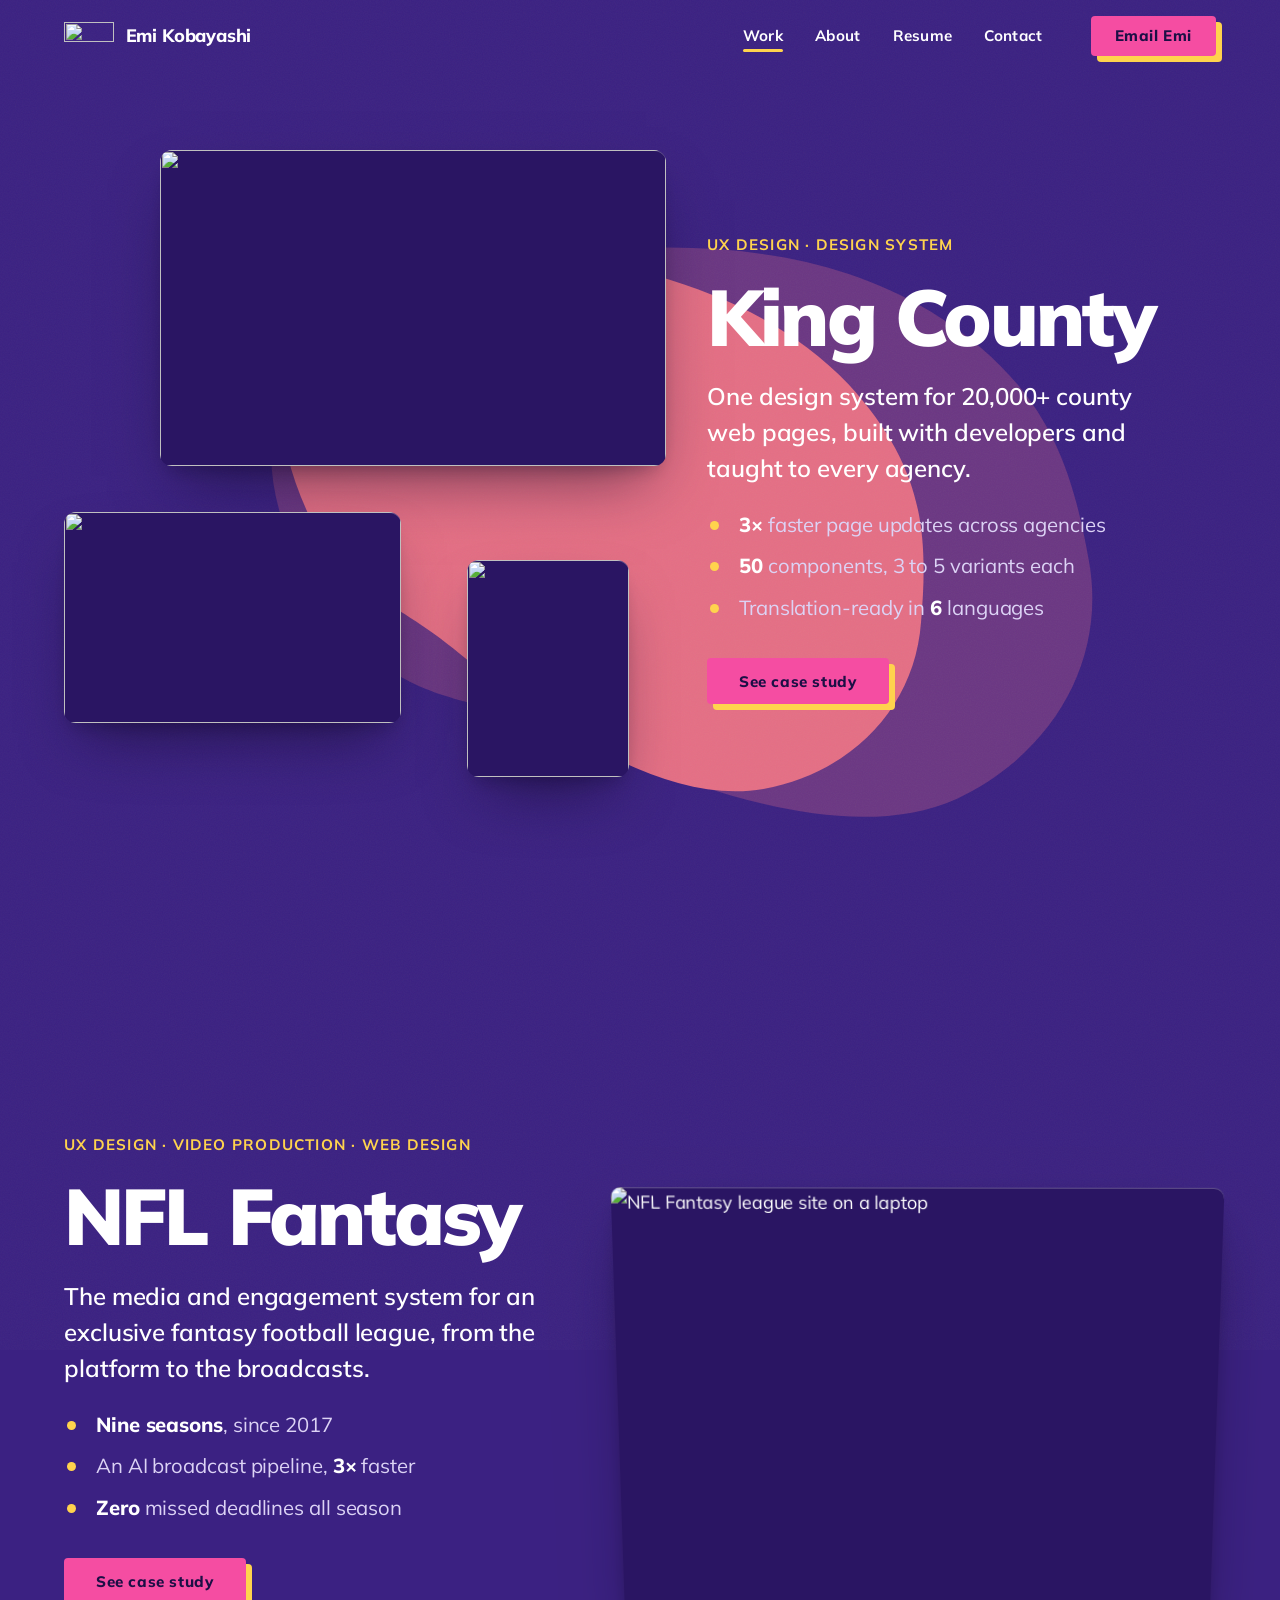
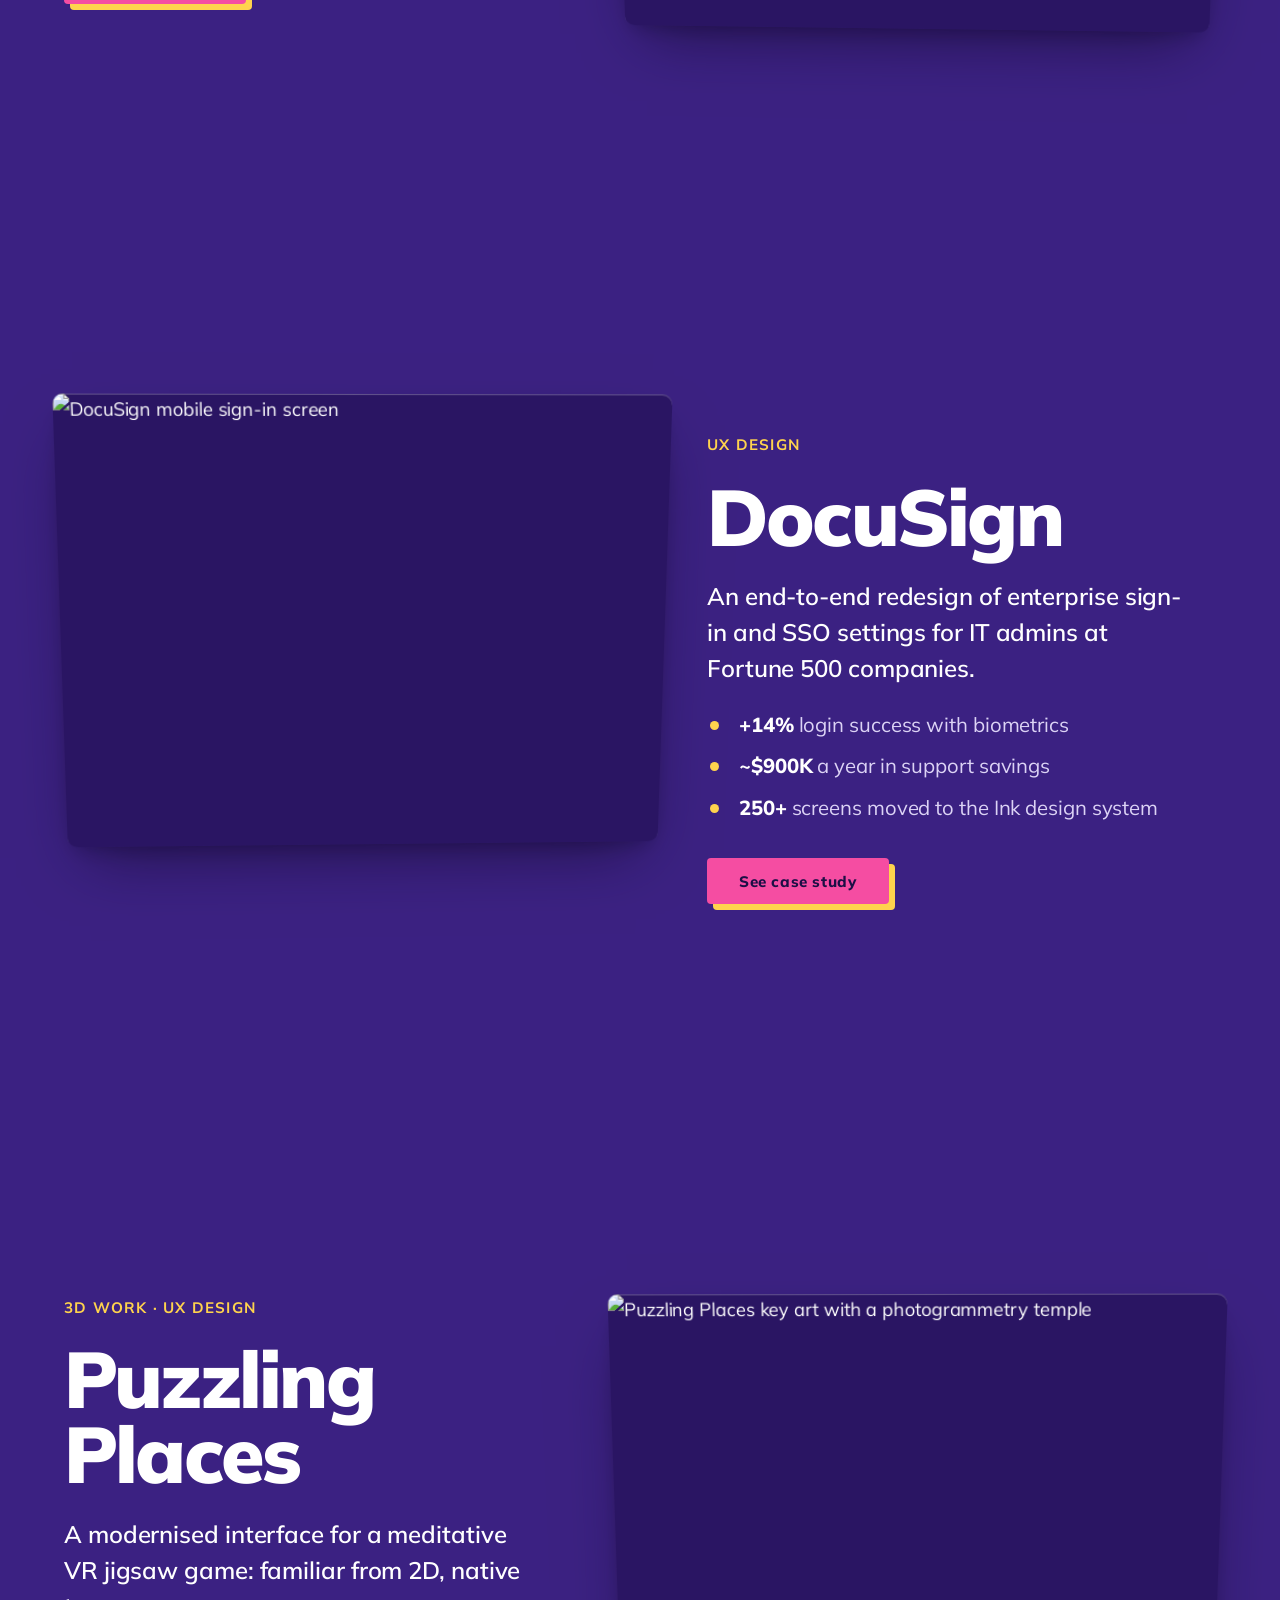
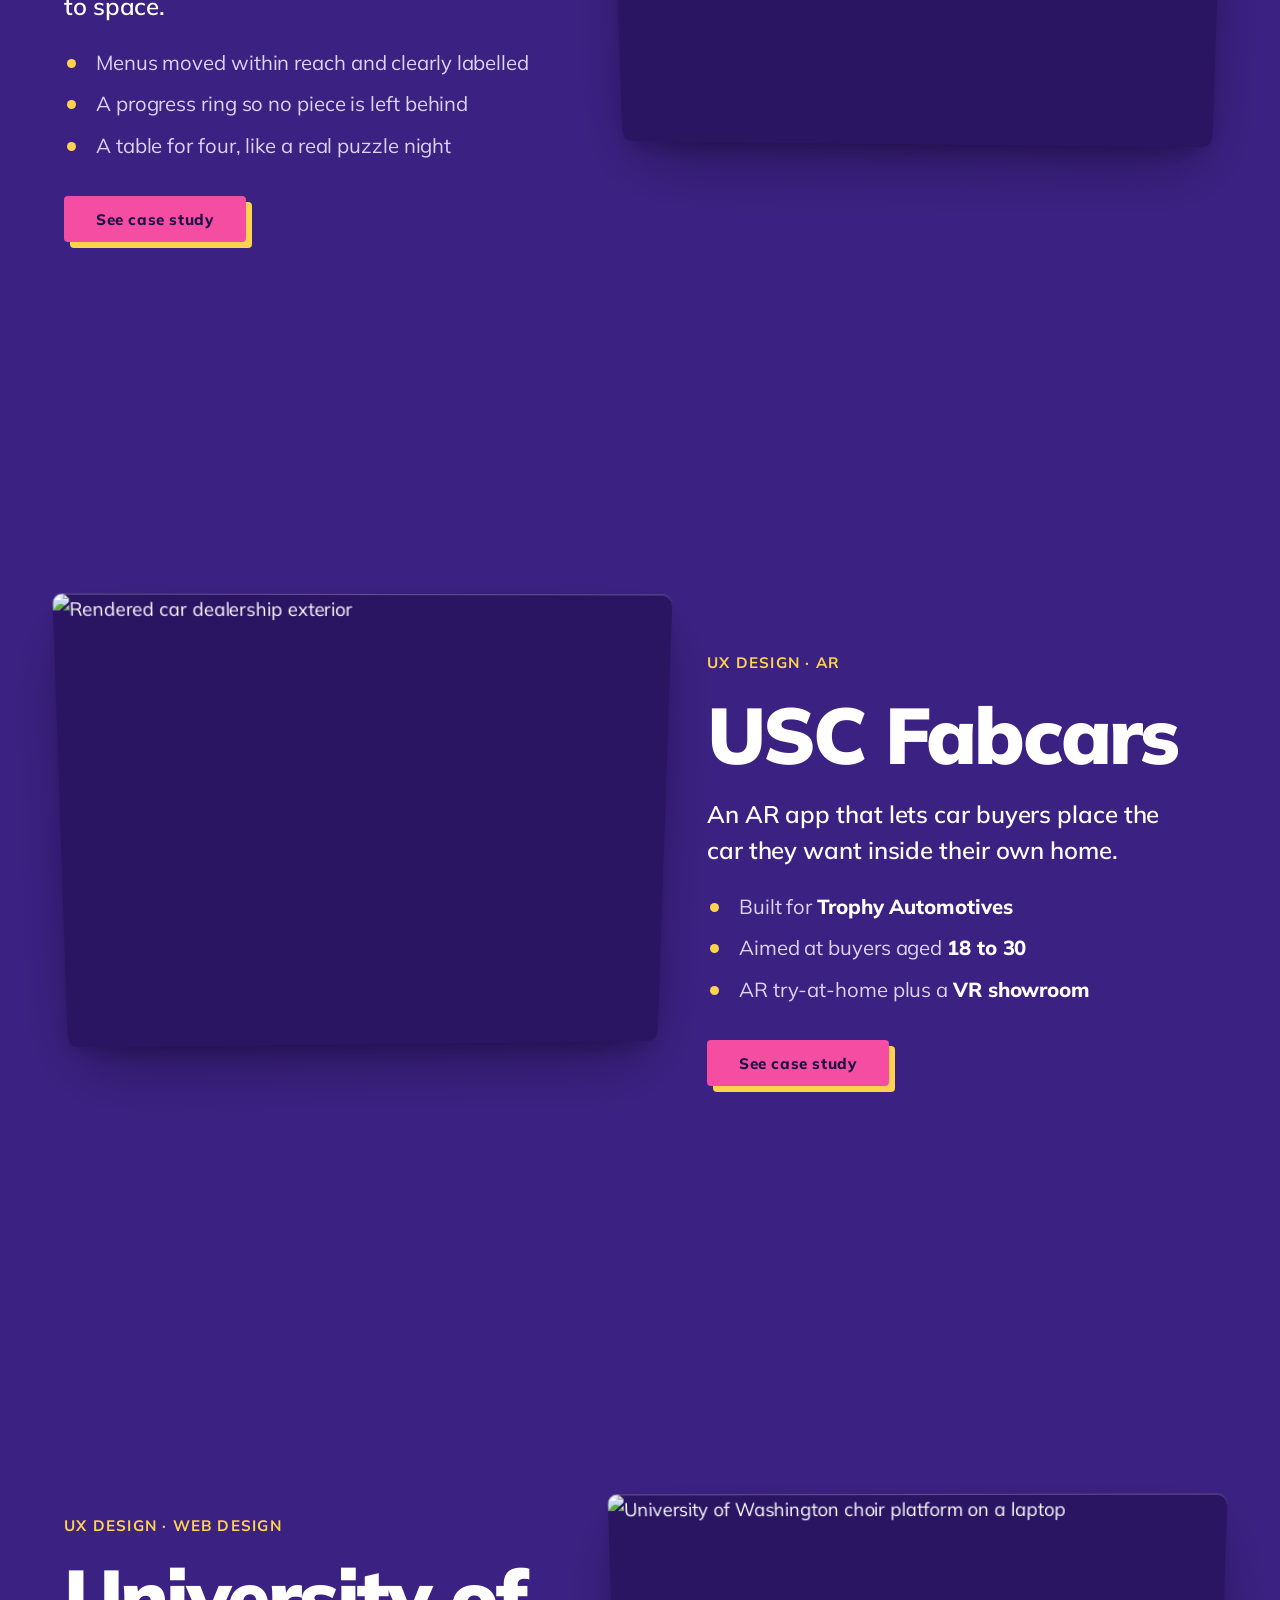
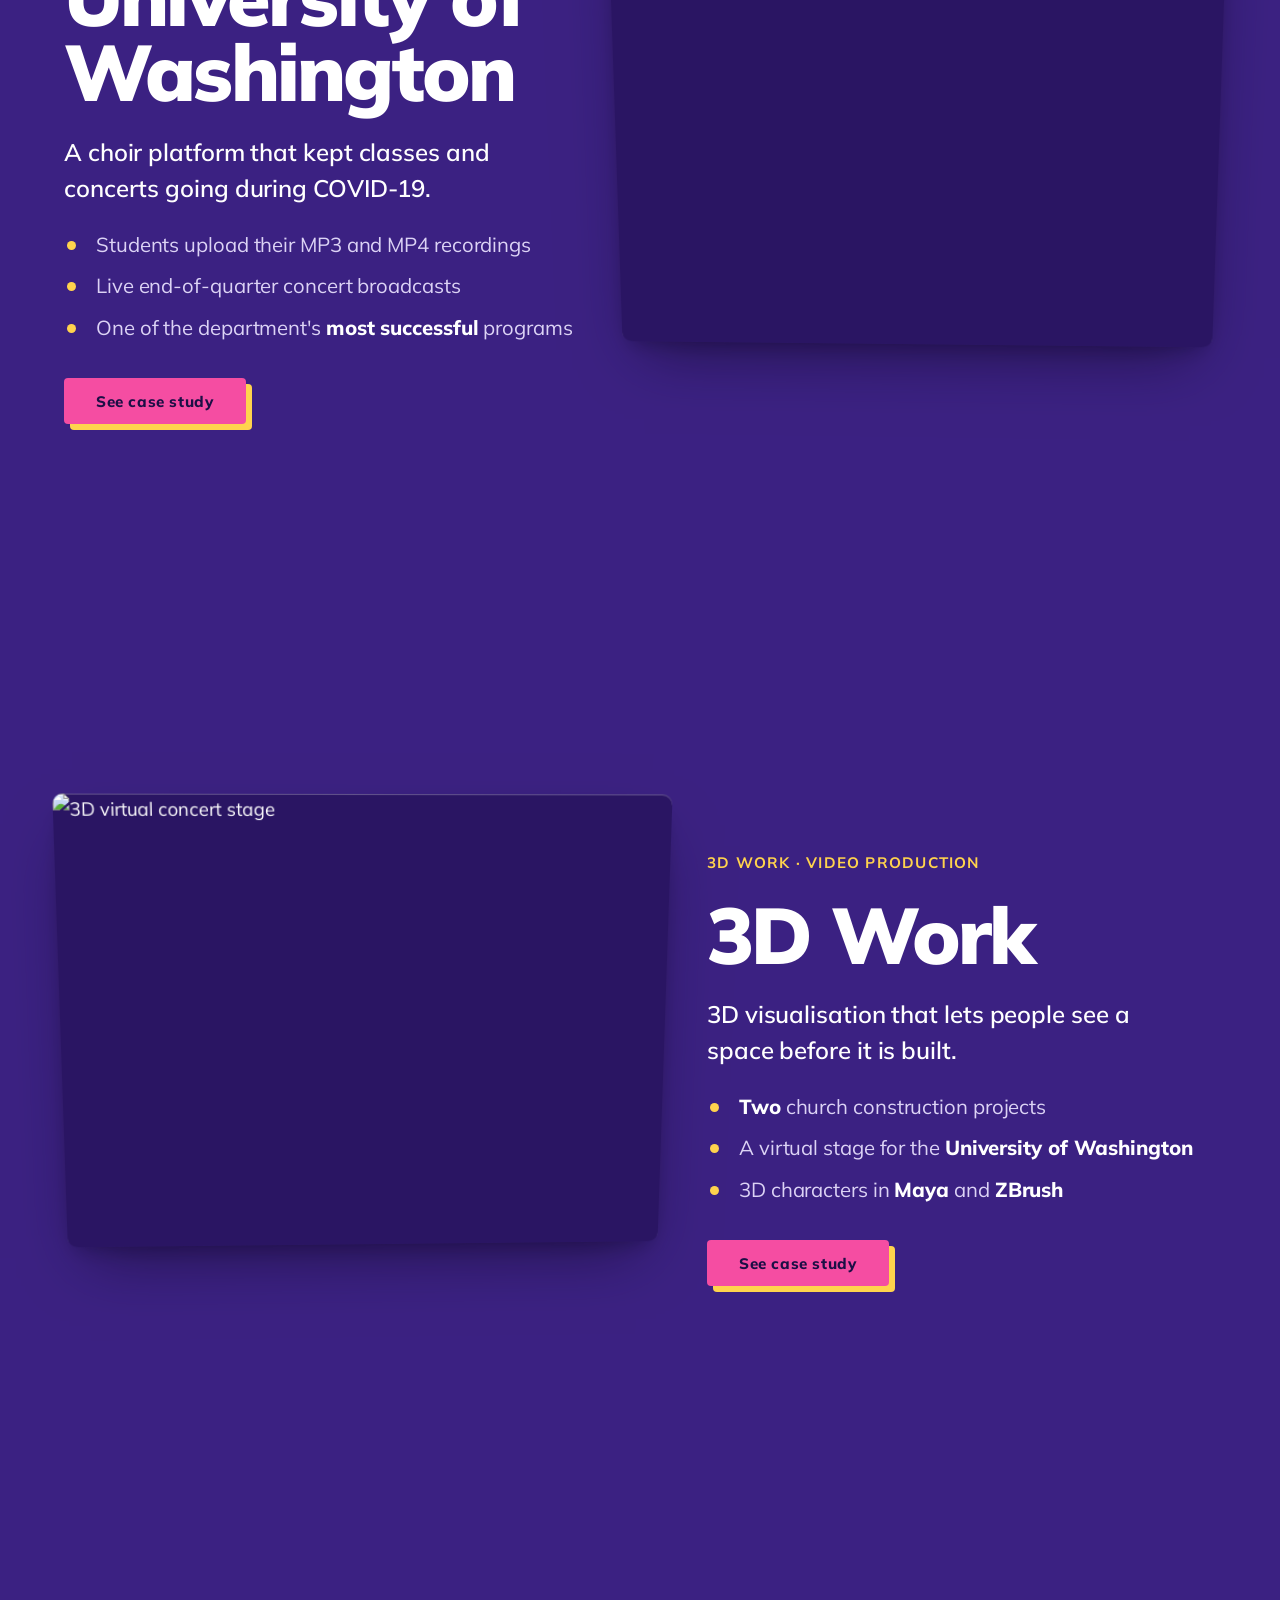
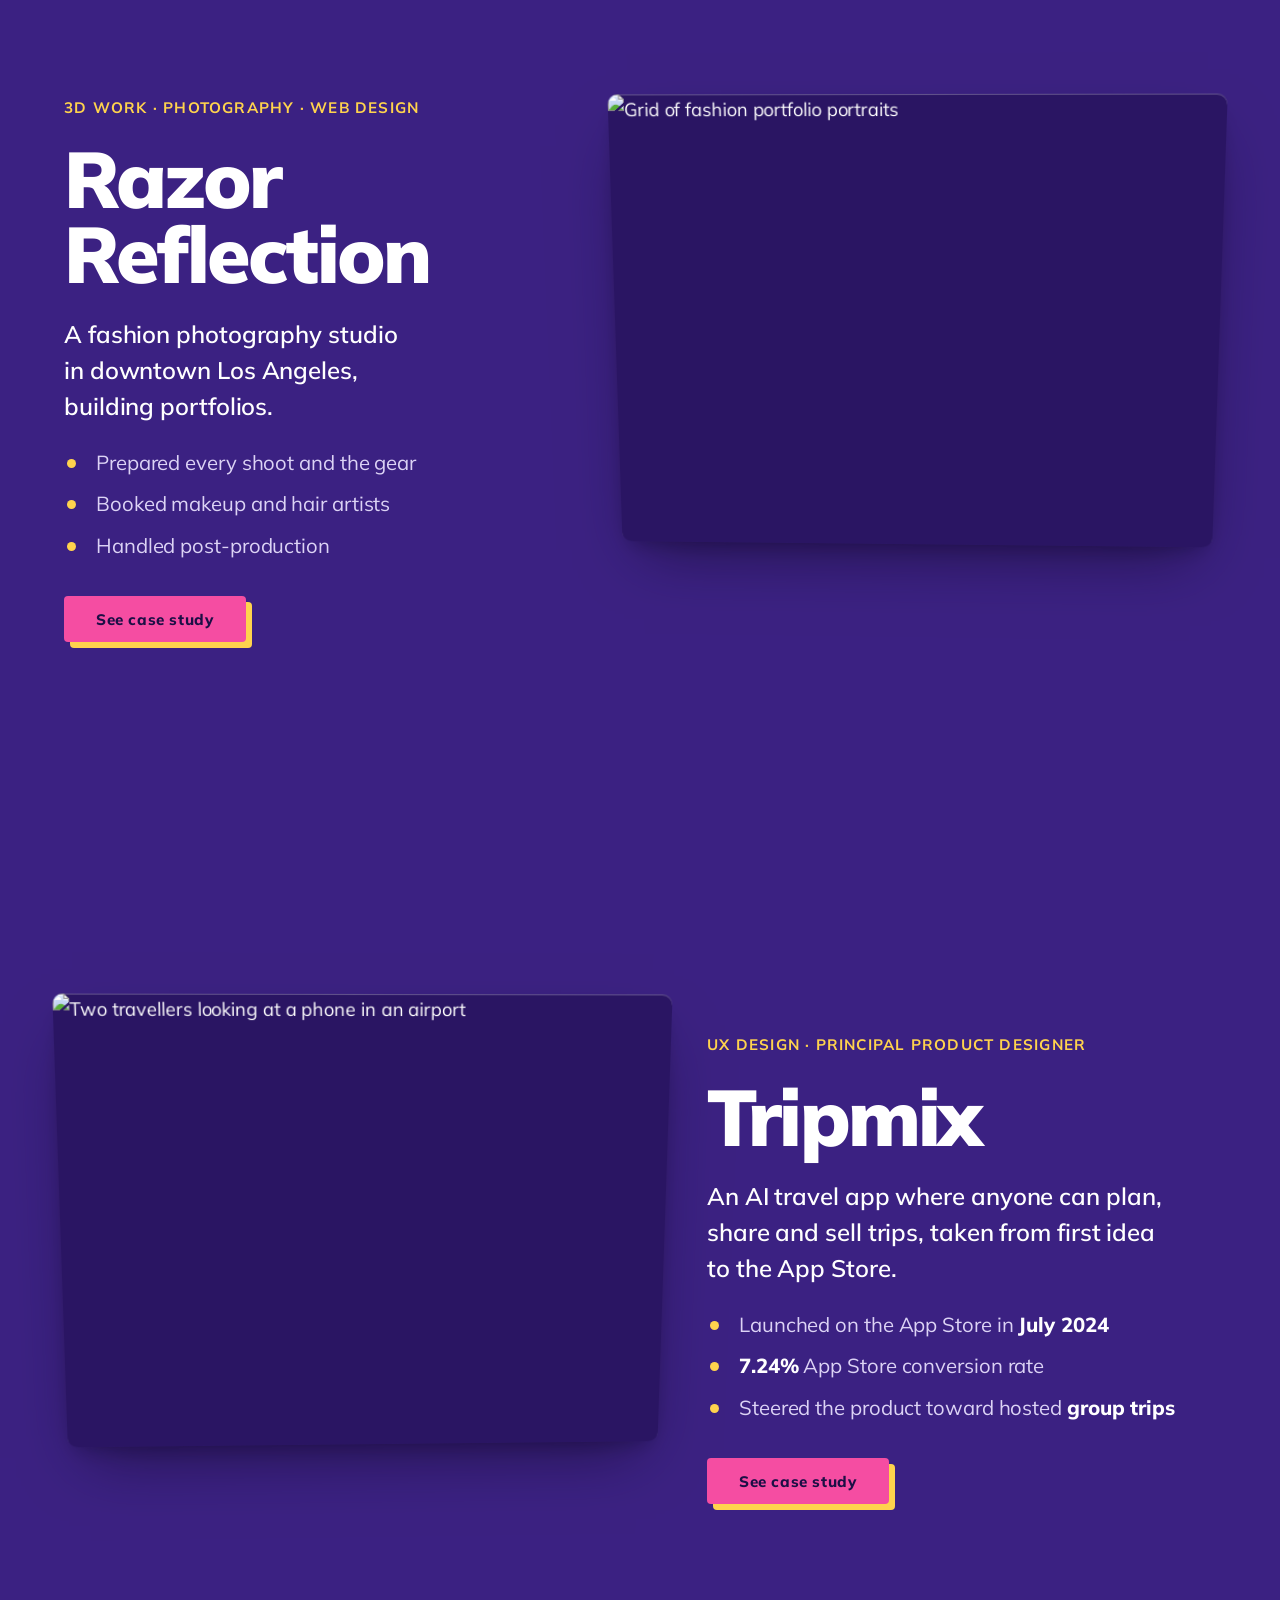
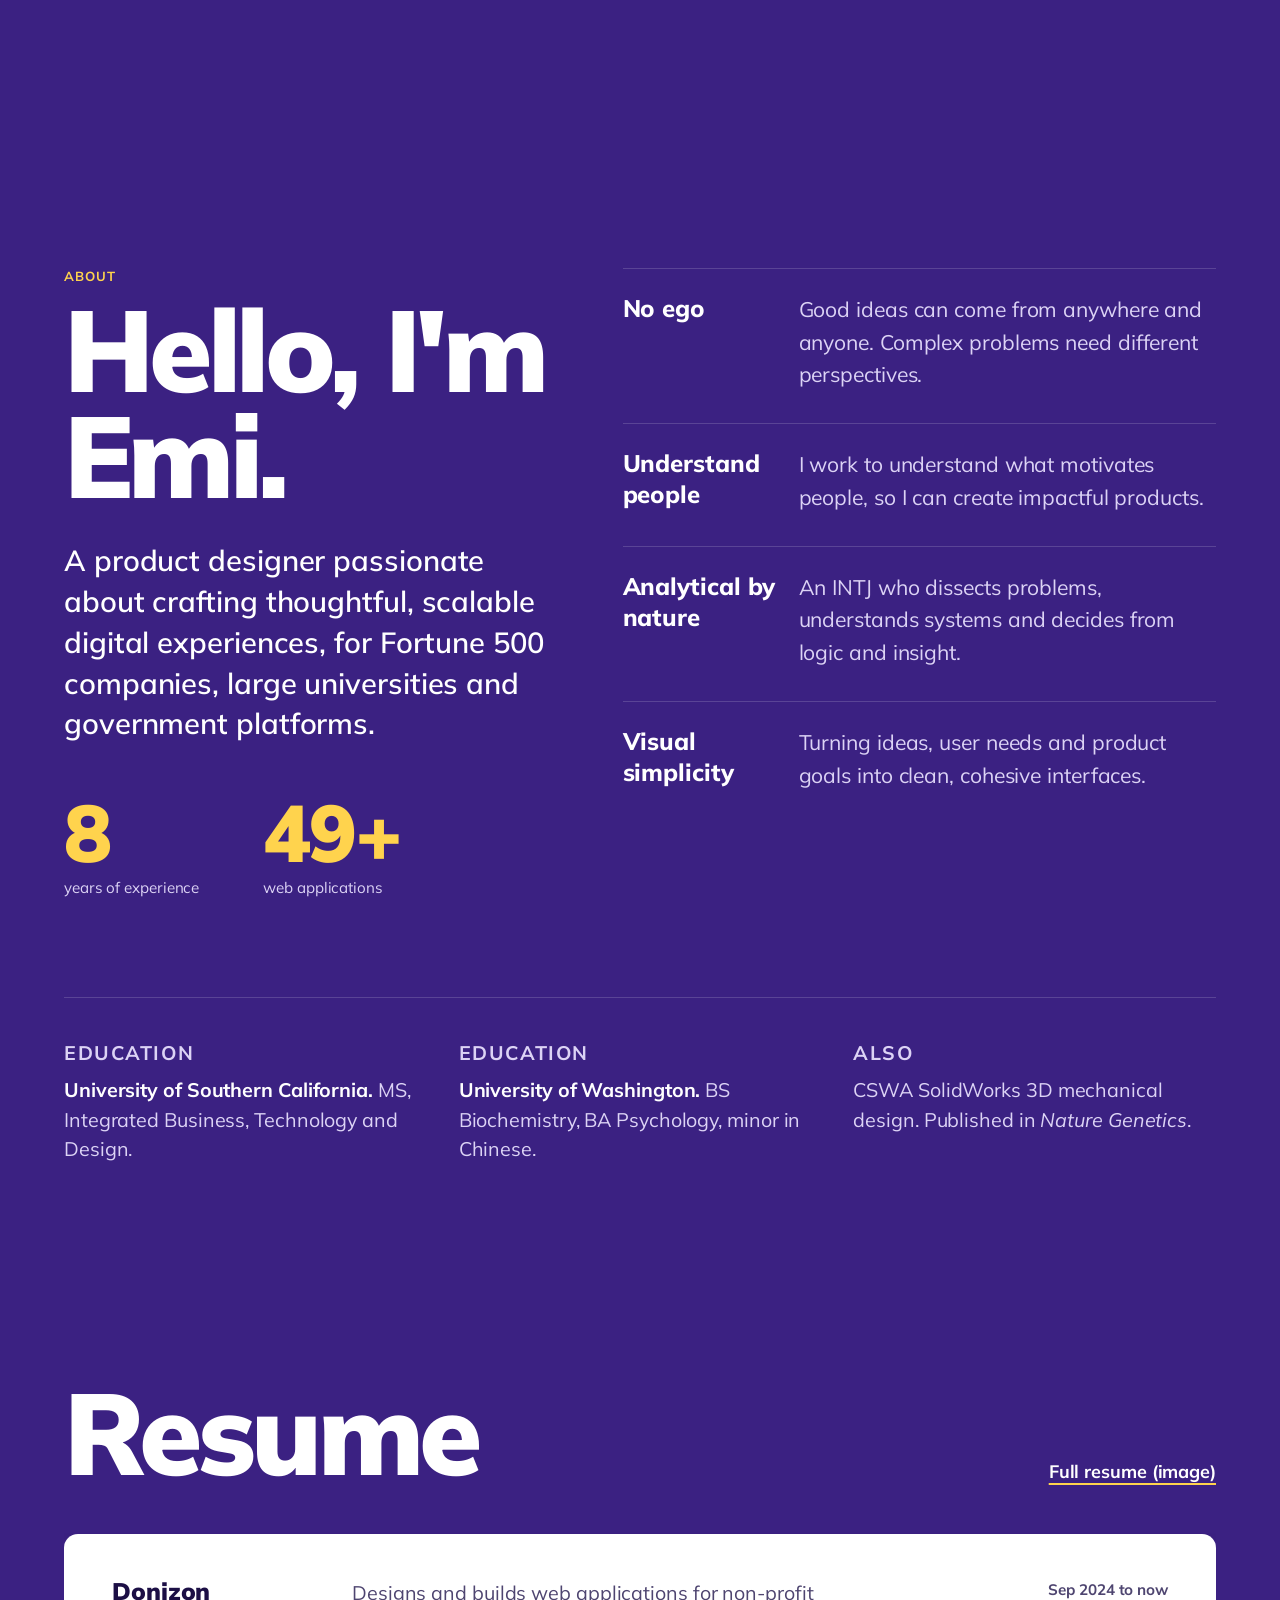
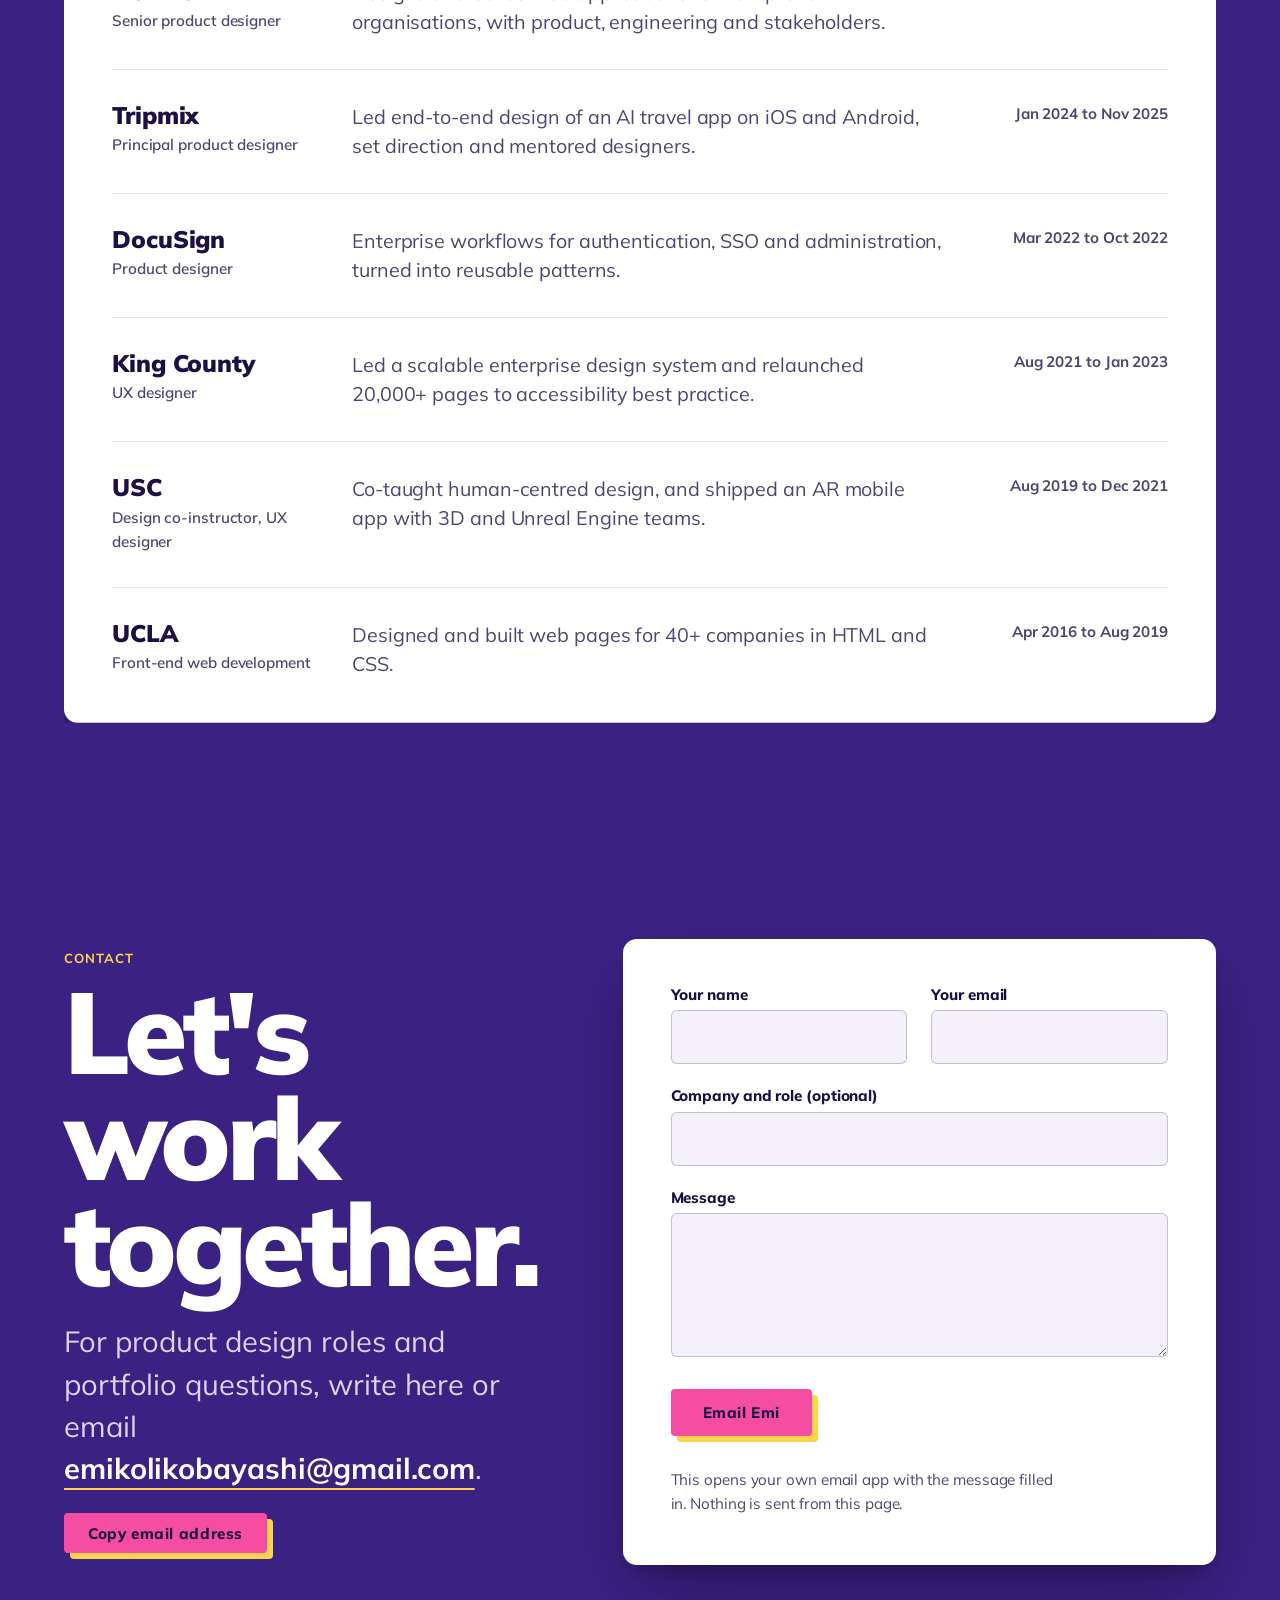
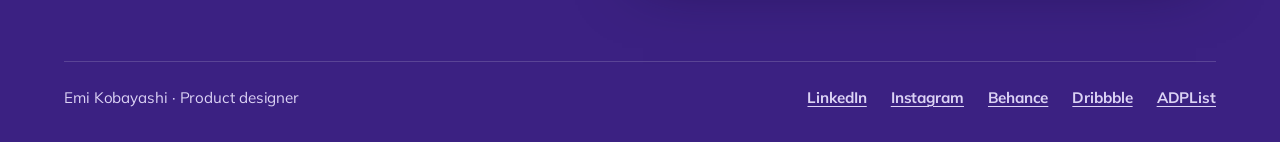
==== commit 48898ed6: "Add files via upload" ====
--- a/index.html
+++ b/index.html
@@ -10,7 +10,7 @@
 <link rel="preconnect" href="https://fonts.gstatic.com" crossorigin>
 <link rel="stylesheet" href="https://fonts.googleapis.com/css2?family=Mulish:wght@400;600;700;800;900&display=swap">
 <link rel="stylesheet" href="scrollcraft.css?v=3">
-<link rel="stylesheet" href="site.css?v=10">
+<link rel="stylesheet" href="site.css?v=11">
 <script>
   /* Test hook, not a feature: ?motion=reduce forces the reduced-motion path in
      browsers that cannot emulate the media query. Must run before the engine. */
@@ -208,7 +208,7 @@
       <figure class="shot scene__phone" data-depth="near"><img src="https://emikobayashi.com/wp-content/uploads/2018/03/KC-Mobile-Responsive-1024x683.jpeg" alt="" fetchpriority="high"></figure>
     </div>
     <div class="proj__copy">
-      <h1 class="hero__by"><strong>Emi Kobayashi</strong>, product designer. Selected work.</h1>
+      <h1 class="sr-only">Emi Kobayashi, product designer</h1>
       <p class="lbl__kind">UX design · Design system</p>
       <h2 class="proj__title" id="kc-title">King County</h2>
       <p class="proj__text">One design system for 20,000+ county web pages, built with developers and taught to every agency.</p>
--- a/site.css
+++ b/site.css
@@ -129,3 +129,6 @@
 html.has-cur, html.has-cur * { cursor: none !important; }
 /* Text fields keep the I-beam, so placing the caret stays precise. */
 html.has-cur input, html.has-cur textarea { cursor: text !important; }
+
+/* Hidden from view, still read by screen readers and search engines. */
+.sr-only { position: absolute; width: 1px; height: 1px; padding: 0; margin: -1px; overflow: hidden; clip: rect(0 0 0 0); white-space: nowrap; border: 0; }
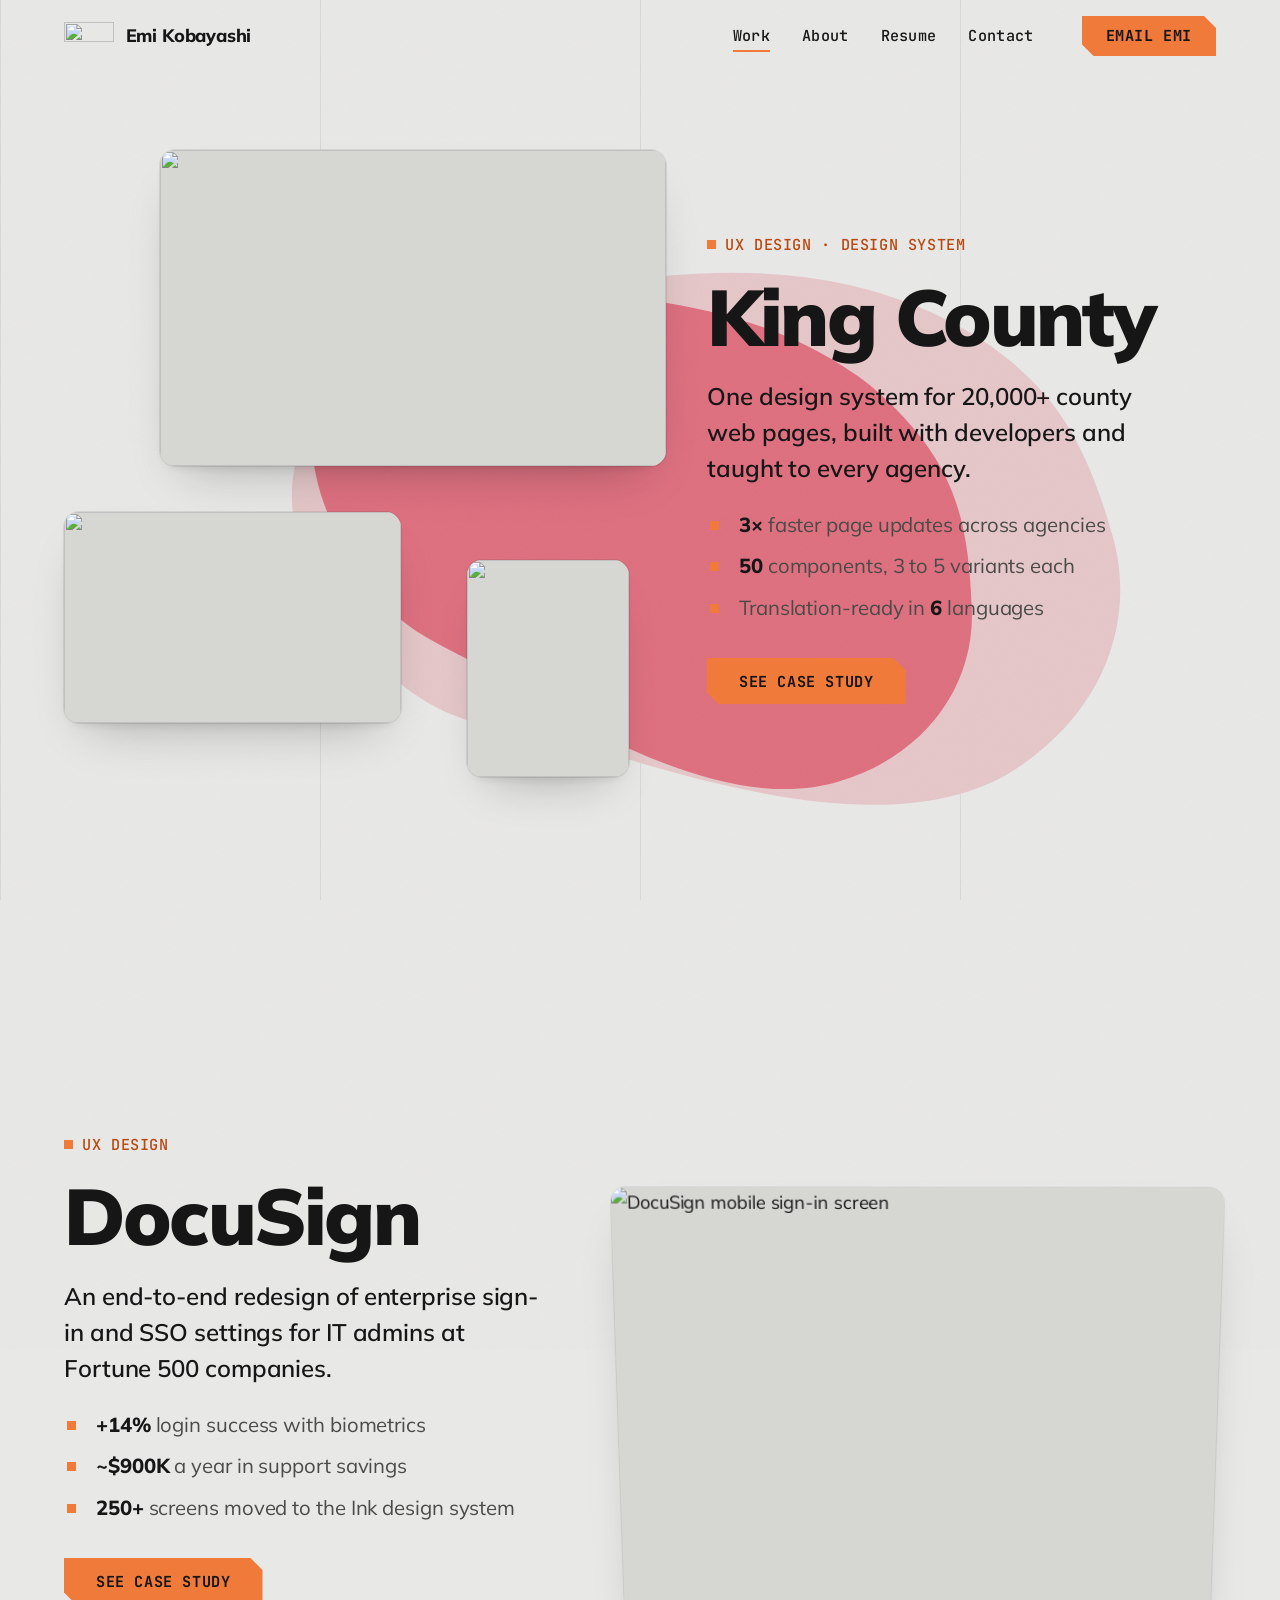
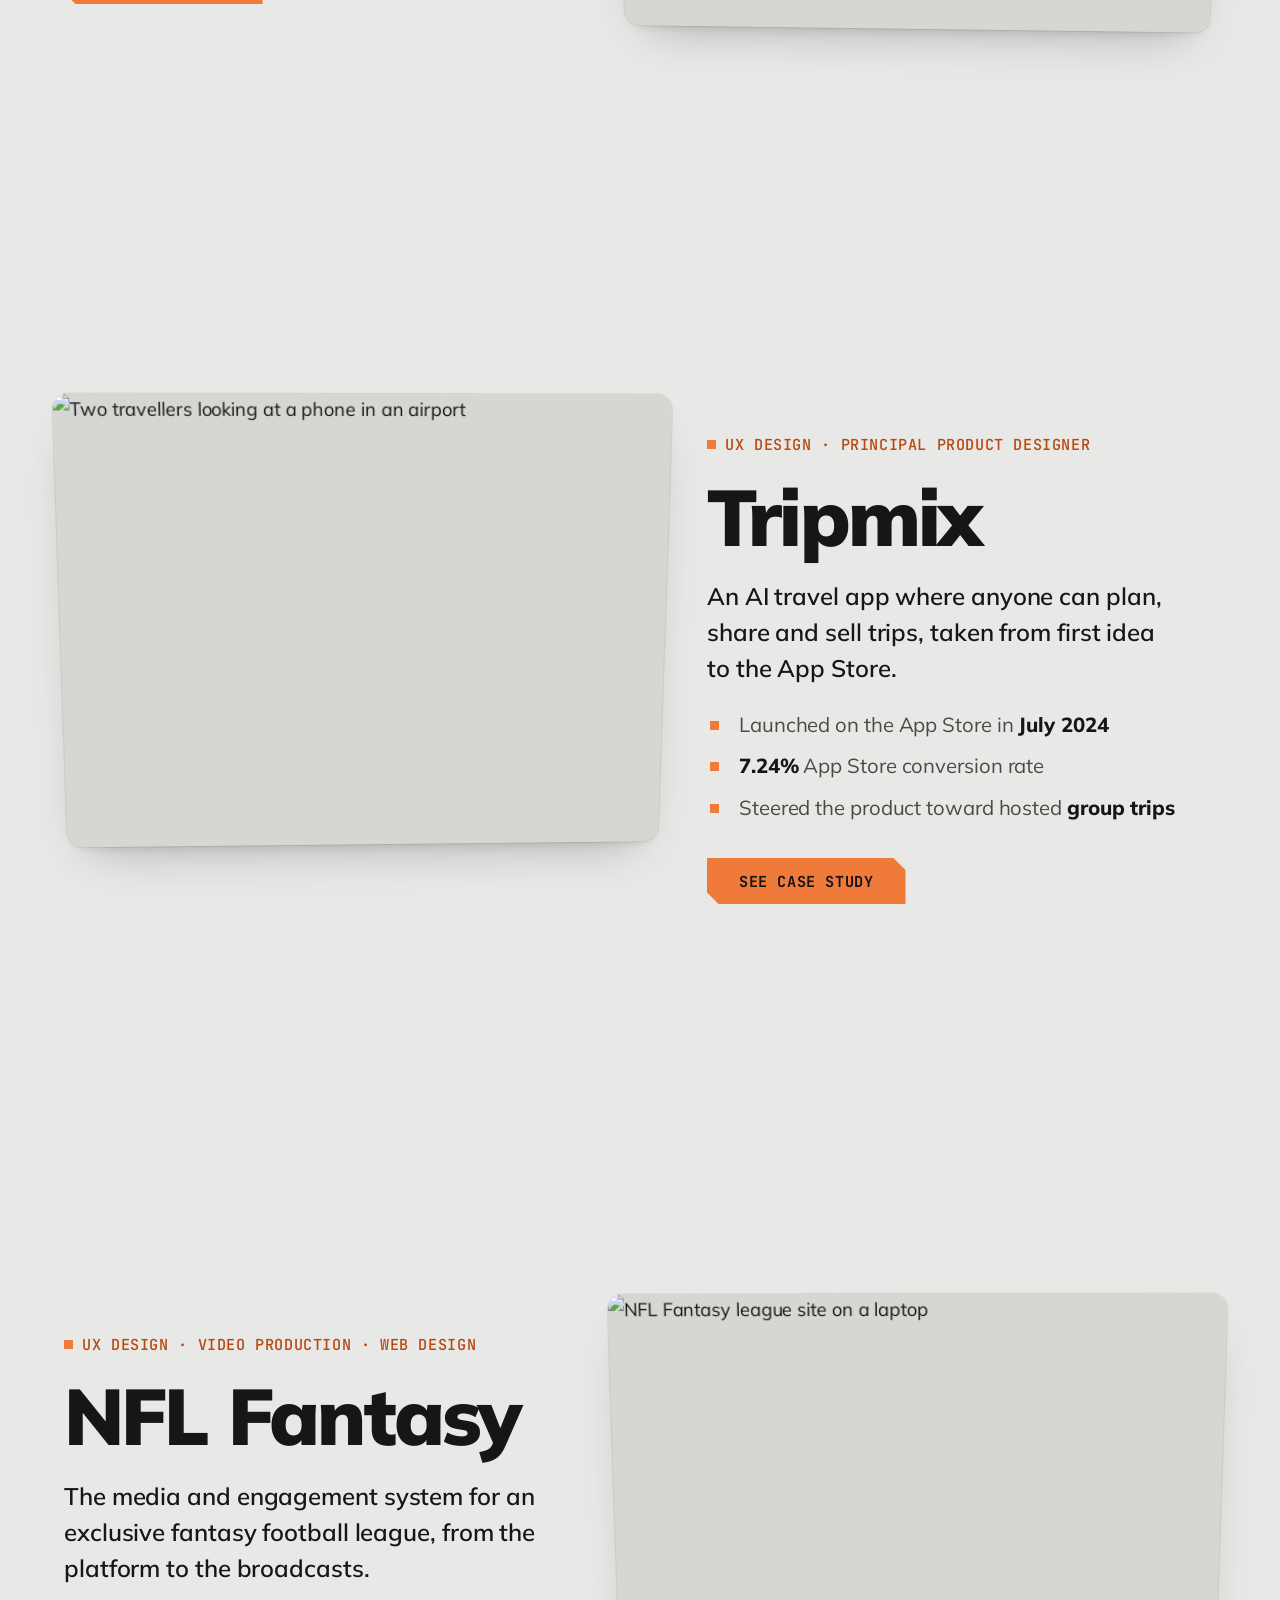
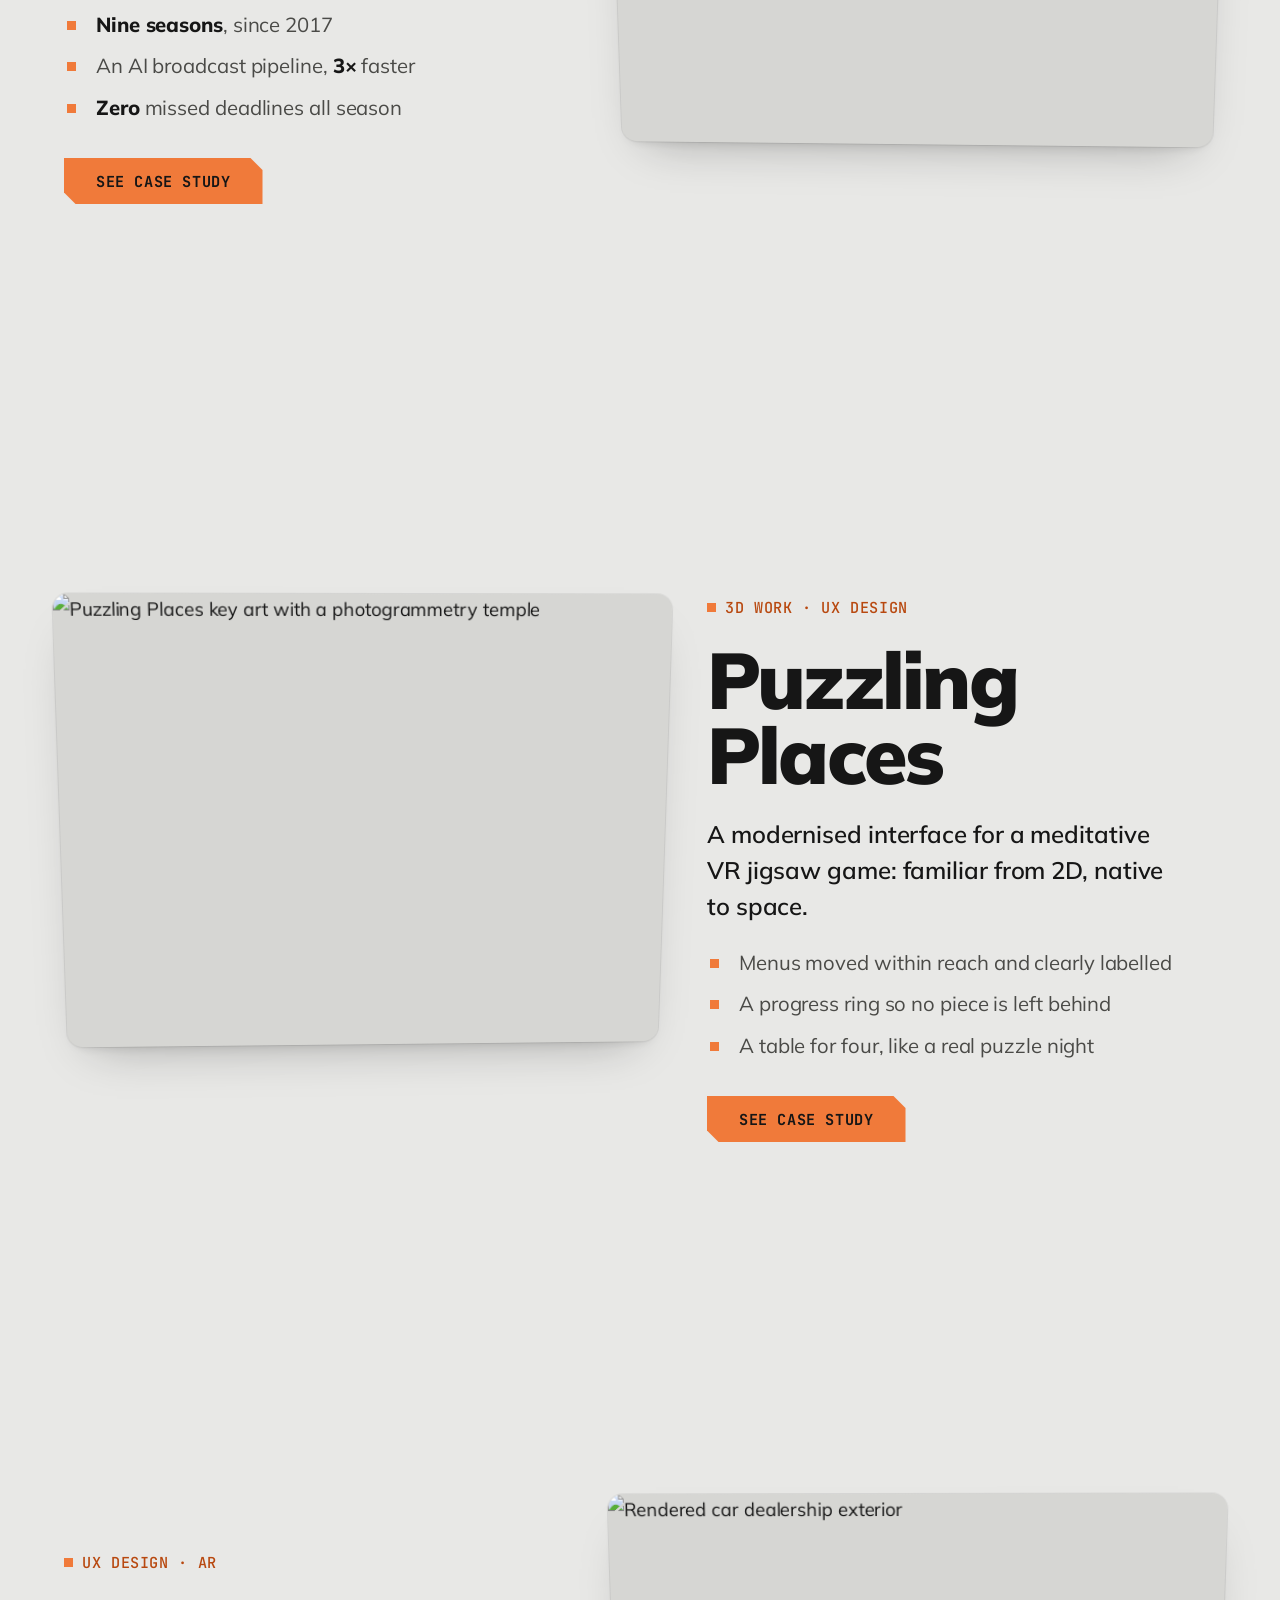
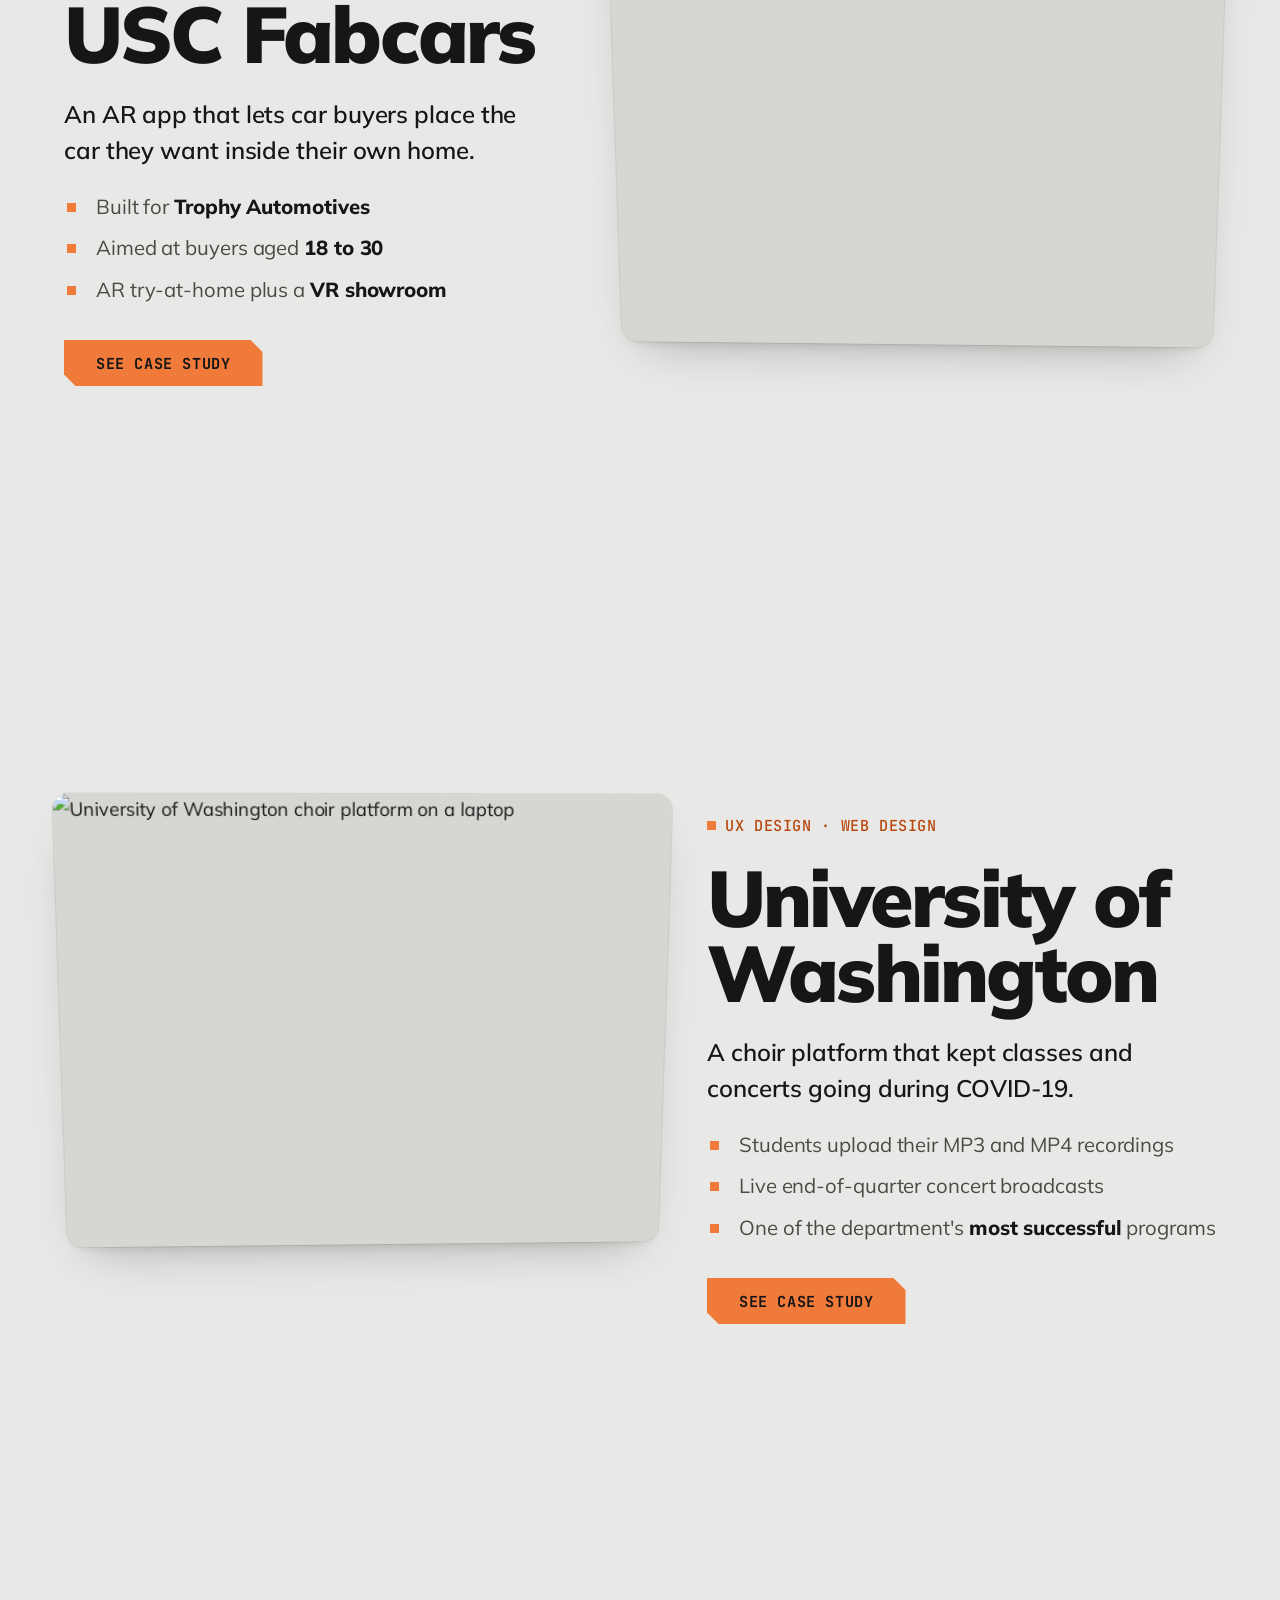
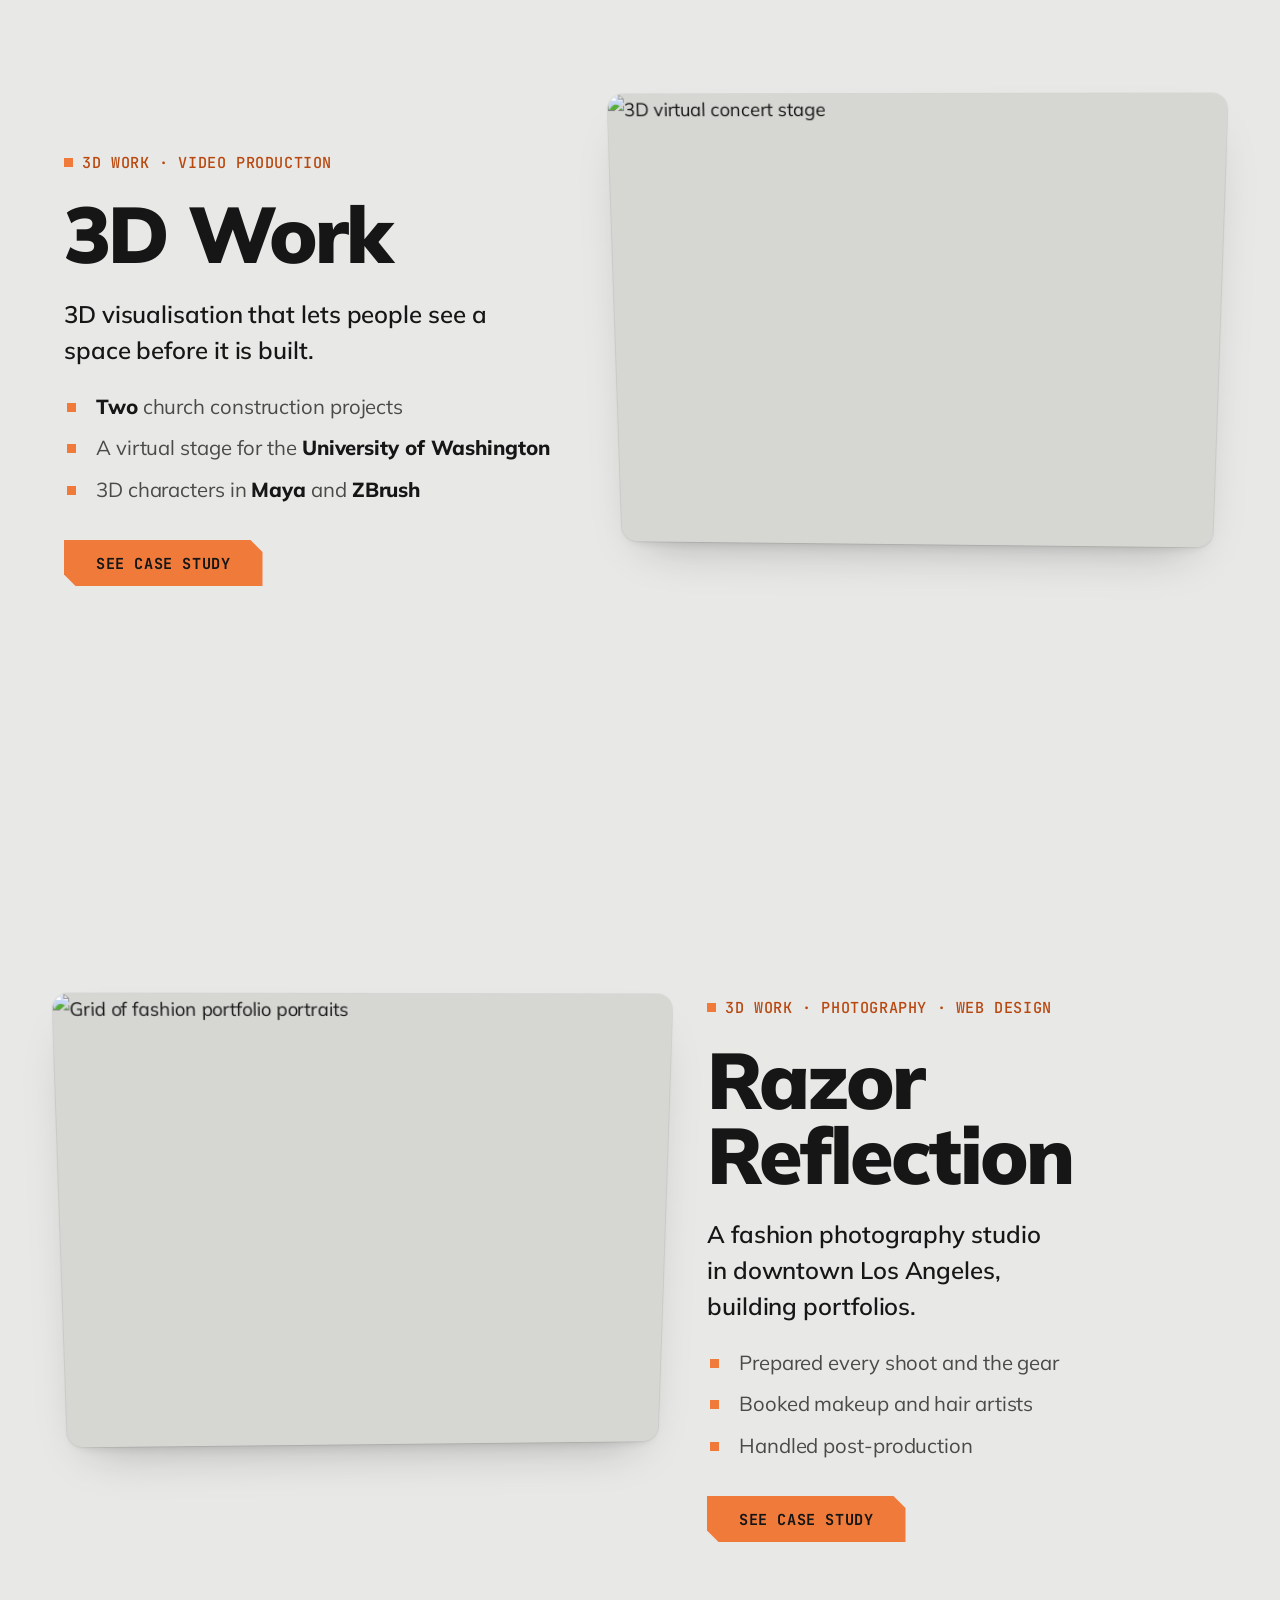
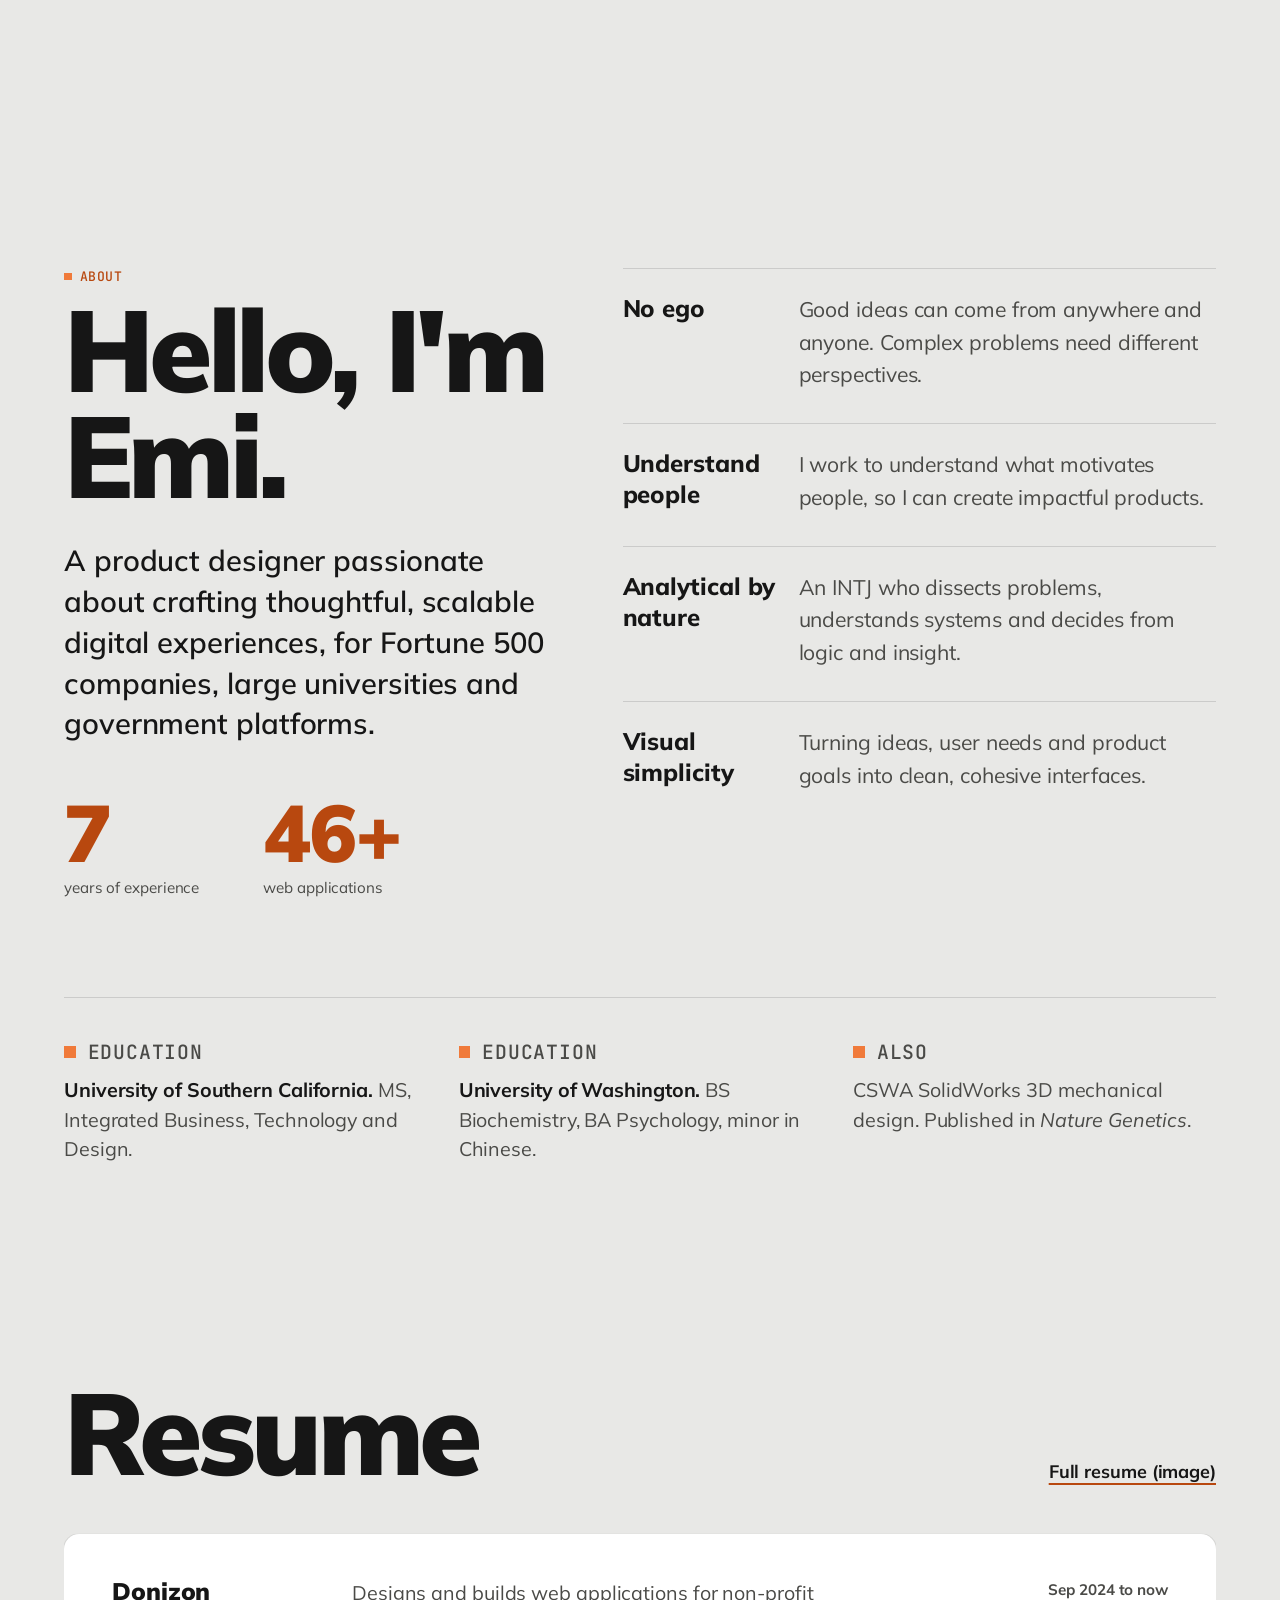
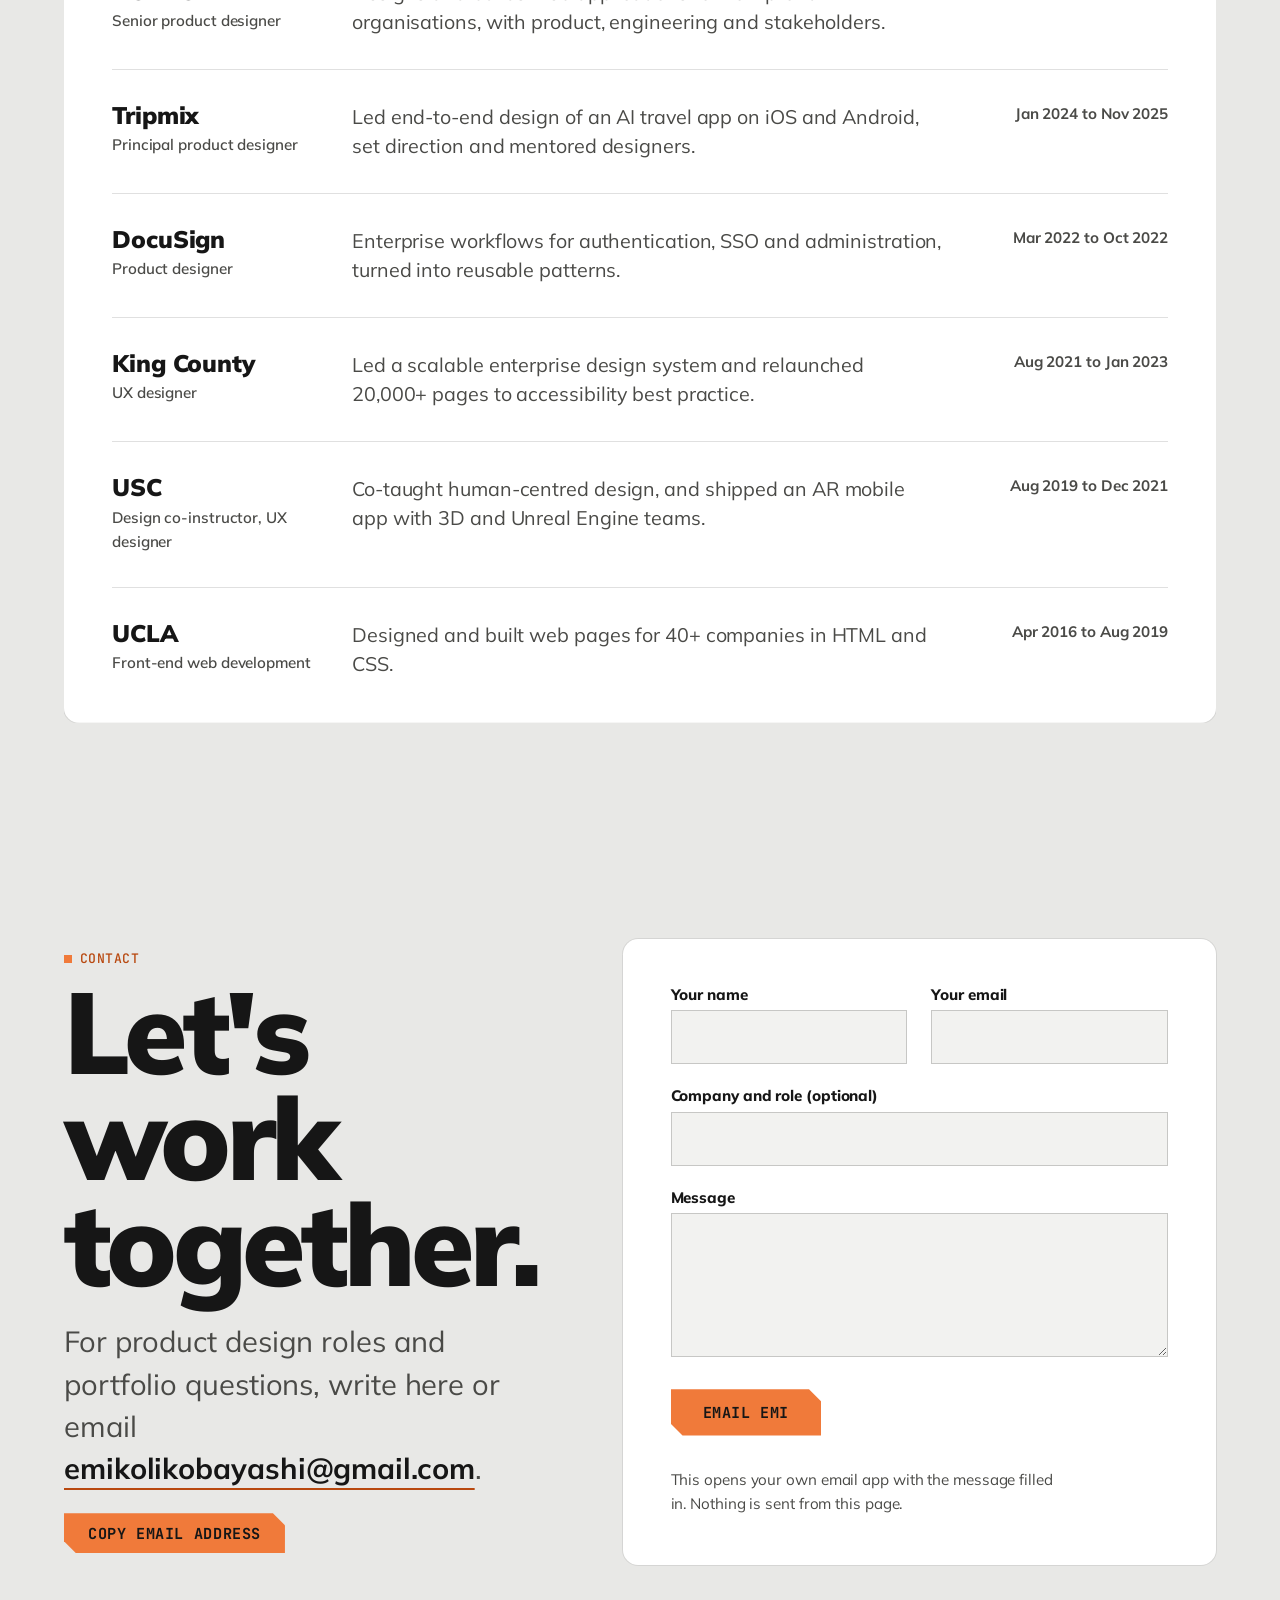
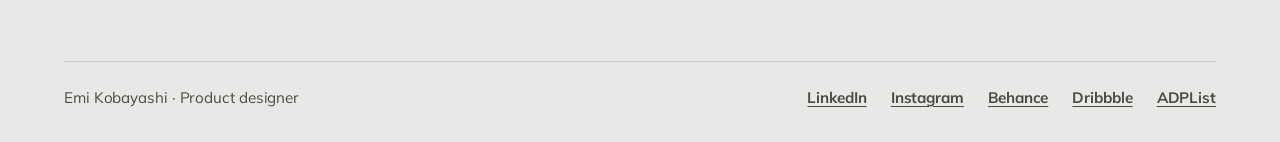
==== commit 70bc7dc9: "Add files via upload Changed color scheme" ====
--- a/index.html
+++ b/index.html
@@ -8,9 +8,9 @@
 <link rel="icon" href="https://emikobayashi.com/wp-content/uploads/2025/12/EK-Logo-scaled.png">
 <link rel="preconnect" href="https://fonts.googleapis.com">
 <link rel="preconnect" href="https://fonts.gstatic.com" crossorigin>
-<link rel="stylesheet" href="https://fonts.googleapis.com/css2?family=Mulish:wght@400;600;700;800;900&display=swap">
+<link rel="stylesheet" href="https://fonts.googleapis.com/css2?family=JetBrains+Mono:wght@500;700&family=Mulish:wght@400;600;700;800;900&display=swap">
 <link rel="stylesheet" href="scrollcraft.css?v=3">
-<link rel="stylesheet" href="site.css?v=11">
+<link rel="stylesheet" href="site.css?v=13">
 <script>
   /* Test hook, not a feature: ?motion=reduce forces the reduced-motion path in
      browsers that cannot emulate the media query. Must run before the engine. */
@@ -53,7 +53,7 @@
   .proj__text { margin: 0; color: var(--sc-ink); font: 600 var(--sc-t-lg)/1.5 var(--sc-font-text); max-width: 34ch; text-wrap: pretty; }
   .proj__points { margin: 0; padding: 0; list-style: none; display: grid; gap: var(--sc-3); }
   .proj__points li { position: relative; padding-left: var(--sc-6); color: var(--sc-ink-soft); font-size: clamp(1.05rem, 0.95rem + 0.4vw, 1.3rem); line-height: 1.45; }
-  .proj__points li::before { content: ""; position: absolute; left: 0.2rem; top: 0.55em; width: 9px; height: 9px; border-radius: 50%; background: var(--ek-yellow); }
+  .proj__points li::before { content: ""; position: absolute; left: 0.2rem; top: 0.55em; width: 9px; height: 9px; border-radius: 0; background: var(--sc-accent); }
   .proj__points b { color: var(--sc-ink); font-weight: 800; }
   .proj__go { display: flex; align-items: center; gap: var(--sc-6); flex-wrap: wrap; margin-top: var(--sc-3); }
 
@@ -66,7 +66,7 @@
   /* Three images on one grid: the desktop homepage at the back, the
      components page overlapping its lower left, and the phone as a portrait
      card on the right. Shared radius and shadow; bottoms step down evenly. */
-  .scene > .shot { border-radius: 12px; }
+  .scene > .shot { border-radius: var(--ek-radius); }
   .scene__desktop { top: 2%; right: 0; width: 84%; aspect-ratio: 16 / 10; }
   .scene__desktop img { object-position: 50% 87%; }
   .scene__components { left: 0; bottom: 12%; width: 56%; aspect-ratio: 16 / 10; }
@@ -81,7 +81,7 @@
   .about__intro { margin: var(--sc-6) 0 0; font: 600 clamp(1.35rem, 1.1rem + 0.9vw, 1.95rem)/1.4 var(--sc-font-text); max-width: 32ch; }
   .about__nums { display: flex; gap: var(--sc-8); margin-top: var(--sc-7); }
   .about__nums div { display: grid; gap: var(--sc-1); }
-  .about__nums strong { font: 900 var(--sc-t-3xl)/1 var(--sc-font-display); letter-spacing: -0.03em; font-variant-numeric: tabular-nums; color: var(--ek-yellow); }
+  .about__nums strong { font: 900 var(--sc-t-3xl)/1 var(--sc-font-display); letter-spacing: -0.03em; font-variant-numeric: tabular-nums; color: var(--ek-mark); }
   .about__nums div > span { color: var(--sc-ink-soft); font-size: var(--sc-t-sm); }
   .principles { list-style: none; margin: 0; padding: 0; display: grid; gap: var(--sc-6); align-content: start; }
   .principles li { display: grid; grid-template-columns: 10rem 1fr; gap: var(--sc-4); padding-top: var(--sc-5); border-top: 1px solid var(--sc-hairline); }
@@ -96,7 +96,7 @@
   .resume__in { max-width: var(--sc-maxw); margin-inline: auto; }
   .resume__head { display: flex; align-items: end; justify-content: space-between; gap: var(--sc-5); flex-wrap: wrap; margin-bottom: var(--sc-7); }
   .resume h2 { margin: 0; font: 900 var(--sc-t-4xl)/0.92 var(--sc-font-display); letter-spacing: -0.04em; }
-  .paper { --sc-ink: #1C0F45; --sc-ink-soft: #4E4570; --sc-hairline: rgb(28 15 69 / 0.12); color: var(--sc-ink); background: #fff; border-radius: 14px; box-shadow: var(--sc-e3); }
+  .paper { --sc-ink: #161616; --sc-ink-soft: #4A4A47; --sc-hairline: rgb(0 0 0 / 0.12); color: var(--sc-ink); background: #fff; border-radius: var(--ek-radius); box-shadow: var(--sc-edge); }
   .paper .link { color: var(--sc-ink); }
   .ledger { margin: 0; padding: var(--sc-3) var(--sc-7); }
   .ledger ol { list-style: none; margin: 0; padding: 0; }
@@ -121,11 +121,11 @@
   .field label { font: 800 var(--sc-t-sm)/1 var(--sc-font-text); }
   .field input, .field textarea {
     font: 600 var(--sc-t-base)/1.4 var(--sc-font-text); color: var(--sc-ink);
-    padding: 0.85rem 0.95rem; border-radius: 6px; border: 1.5px solid rgb(28 15 69 / 0.22); background: #F4F1FB; caret-color: var(--sc-accent);
+    padding: 0.85rem 0.95rem; border-radius: 0; border: 1.5px solid rgb(0 0 0 / 0.18); background: #F2F2F0; caret-color: var(--sc-accent);
     transition: border-color 160ms var(--sc-ease-out), background-color 160ms var(--sc-ease-out);
   }
   .field textarea { min-height: 9rem; resize: vertical; }
-  .field input:focus, .field textarea:focus { background: #fff; border-color: #6B4BD6; }
+  .field input:focus, .field textarea:focus { background: #fff; border-color: var(--sc-accent); }
   .field [aria-invalid="true"] { border-color: #C2185B; }
   .form__row { grid-column: 1 / -1; display: flex; align-items: center; gap: var(--sc-6); flex-wrap: wrap; margin-top: var(--sc-2); }
   .form__status { margin: 0; font-size: var(--sc-t-sm); color: var(--sc-ink-soft); max-width: 44ch; }
@@ -224,7 +224,37 @@
   </section>
 
   <!-- 3 · The rest of the work, one screen each, alternating sides like the live site. -->
-  <section class="proj proj--flip" id="nfl" data-blob-at="2" data-blob-side="right" data-nav-for="work" data-sc-act="flow" aria-labelledby="nfl-t">
+  <section class="proj proj--flip" id="docusign" data-blob-at="2" data-blob-side="right" data-nav-for="work" data-sc-act="flow" aria-labelledby="ds-t">
+    <div class="proj__media"><div class="proj__frame" data-sc-tilt="8"><figure class="shot" data-sc-parallax="-0.9"><img src="https://emikobayashi.com/wp-content/uploads/2018/03/DS-1024x683.png" alt="DocuSign mobile sign-in screen"></figure></div></div>
+    <div class="proj__copy" data-sc-in data-sc-stagger="60">
+      <p class="lbl__kind">UX design</p>
+      <h2 class="proj__title" id="ds-t">DocuSign</h2>
+      <p class="proj__text">An end-to-end redesign of enterprise sign-in and SSO settings for IT admins at Fortune 500 companies.</p>
+      <ul class="proj__points">
+        <li><b>+14%</b> login success with biometrics</li>
+        <li><b>~$900K</b> a year in support savings</li>
+        <li><b>250+</b> screens moved to the Ink design system</li>
+      </ul>
+      <div class="proj__go"><a class="btn" href="case-docusign.html">See case study</a></div>
+    </div>
+  </section>
+
+  <section class="proj" id="tripmix" data-blob-at="3" data-blob-side="left" data-nav-for="work" data-sc-act="flow" aria-labelledby="tm-t">
+    <div class="proj__media"><div class="proj__frame" data-sc-tilt="8"><figure class="shot" data-sc-parallax="-0.9"><img src="https://emikobayashi.com/wp-content/uploads/2025/11/Tripmix-1-1024x683.jpg" alt="Two travellers looking at a phone in an airport"></figure></div></div>
+    <div class="proj__copy" data-sc-in data-sc-stagger="60">
+      <p class="lbl__kind">UX design · Principal product designer</p>
+      <h2 class="proj__title" id="tm-t">Tripmix</h2>
+      <p class="proj__text">An AI travel app where anyone can plan, share and sell trips, taken from first idea to the App Store.</p>
+      <ul class="proj__points">
+        <li>Launched on the App Store in <b>July 2024</b></li>
+        <li><b>7.24%</b> App Store conversion rate</li>
+        <li>Steered the product toward hosted <b>group trips</b></li>
+      </ul>
+      <div class="proj__go"><a class="btn" href="case-tripmix.html">See case study</a></div>
+    </div>
+  </section>
+
+  <section class="proj proj--flip" id="nfl" data-blob-at="4" data-blob-side="right" data-nav-for="work" data-sc-act="flow" aria-labelledby="nfl-t">
     <div class="proj__media"><div class="proj__frame" data-sc-tilt="8"><figure class="shot" data-sc-parallax="-0.9"><img src="https://emikobayashi.com/wp-content/uploads/2018/03/MM-2-1024x683.jpg" alt="NFL Fantasy league site on a laptop"></figure></div></div>
     <div class="proj__copy" data-sc-in data-sc-stagger="60">
       <p class="lbl__kind">UX design · Video production · Web design</p>
@@ -239,22 +269,7 @@
     </div>
   </section>
 
-  <section class="proj" id="docusign" data-blob-at="3" data-blob-side="left" data-nav-for="work" data-sc-act="flow" aria-labelledby="ds-t">
-    <div class="proj__media"><div class="proj__frame" data-sc-tilt="8"><figure class="shot" data-sc-parallax="-0.9"><img src="https://emikobayashi.com/wp-content/uploads/2018/03/DS-1024x683.png" alt="DocuSign mobile sign-in screen"></figure></div></div>
-    <div class="proj__copy" data-sc-in data-sc-stagger="60">
-      <p class="lbl__kind">UX design</p>
-      <h2 class="proj__title" id="ds-t">DocuSign</h2>
-      <p class="proj__text">An end-to-end redesign of enterprise sign-in and SSO settings for IT admins at Fortune 500 companies.</p>
-      <ul class="proj__points">
-        <li><b>+14%</b> login success with biometrics</li>
-        <li><b>~$900K</b> a year in support savings</li>
-        <li><b>250+</b> screens moved to the Ink design system</li>
-      </ul>
-      <div class="proj__go"><a class="btn" href="case-docusign.html">See case study</a></div>
-    </div>
-  </section>
-
-  <section class="proj proj--flip" id="puzzling" data-blob-at="4" data-blob-side="right" data-nav-for="work" data-sc-act="flow" aria-labelledby="pp-t">
+  <section class="proj" id="puzzling" data-blob-at="5" data-blob-side="left" data-nav-for="work" data-sc-act="flow" aria-labelledby="pp-t">
     <div class="proj__media"><div class="proj__frame" data-sc-tilt="8"><figure class="shot" data-sc-parallax="-0.9"><img src="https://emikobayashi.com/wp-content/uploads/2018/03/Puzzling-Pages-Landing-1-1024x576.avif" alt="Puzzling Places key art with a photogrammetry temple"></figure></div></div>
     <div class="proj__copy" data-sc-in data-sc-stagger="60">
       <p class="lbl__kind">3D work · UX design</p>
@@ -269,7 +284,7 @@
     </div>
   </section>
 
-  <section class="proj" id="fabcars" data-blob-at="5" data-blob-side="left" data-nav-for="work" data-sc-act="flow" aria-labelledby="fc-t">
+  <section class="proj proj--flip" id="fabcars" data-blob-at="0" data-blob-side="right" data-nav-for="work" data-sc-act="flow" aria-labelledby="fc-t">
     <div class="proj__media"><div class="proj__frame" data-sc-tilt="8"><figure class="shot" data-sc-parallax="-0.9"><img src="https://emikobayashi.com/wp-content/uploads/2018/03/Fab-2-1024x589.png" alt="Rendered car dealership exterior"></figure></div></div>
     <div class="proj__copy" data-sc-in data-sc-stagger="60">
       <p class="lbl__kind">UX design · AR</p>
@@ -284,7 +299,7 @@
     </div>
   </section>
 
-  <section class="proj proj--flip" id="uw" data-blob-at="0" data-blob-side="right" data-nav-for="work" data-sc-act="flow" aria-labelledby="uw-t">
+  <section class="proj" id="uw" data-blob-at="1" data-blob-side="left" data-nav-for="work" data-sc-act="flow" aria-labelledby="uw-t">
     <div class="proj__media"><div class="proj__frame" data-sc-tilt="8"><figure class="shot" data-sc-parallax="-0.9"><img src="https://emikobayashi.com/wp-content/uploads/2018/03/uw-1024x682.jpg" alt="University of Washington choir platform on a laptop"></figure></div></div>
     <div class="proj__copy" data-sc-in data-sc-stagger="60">
       <p class="lbl__kind">UX design · Web design</p>
@@ -299,7 +314,7 @@
     </div>
   </section>
 
-  <section class="proj" id="threed" data-blob-at="1" data-blob-side="left" data-nav-for="work" data-sc-act="flow" aria-labelledby="3d-t">
+  <section class="proj proj--flip" id="threed" data-blob-at="2" data-blob-side="right" data-nav-for="work" data-sc-act="flow" aria-labelledby="3d-t">
     <div class="proj__media"><div class="proj__frame" data-sc-tilt="8"><figure class="shot" data-sc-parallax="-0.9"><img src="https://emikobayashi.com/wp-content/uploads/2018/03/UW-3-1024x587.png" alt="3D virtual concert stage"></figure></div></div>
     <div class="proj__copy" data-sc-in data-sc-stagger="60">
       <p class="lbl__kind">3D work · Video production</p>
@@ -314,7 +329,7 @@
     </div>
   </section>
 
-  <section class="proj proj--flip" id="razor" data-blob-at="2" data-blob-side="right" data-nav-for="work" data-sc-act="flow" aria-labelledby="rr-t">
+  <section class="proj" id="razor" data-blob-at="3" data-blob-side="left" data-nav-for="work" data-sc-act="flow" aria-labelledby="rr-t">
     <div class="proj__media"><div class="proj__frame" data-sc-tilt="8"><figure class="shot" data-sc-parallax="-0.9"><img src="https://emikobayashi.com/wp-content/uploads/2018/03/Model-Sample-Pics-768x833.jpg" alt="Grid of fashion portfolio portraits"></figure></div></div>
     <div class="proj__copy" data-sc-in data-sc-stagger="60">
       <p class="lbl__kind">3D work · Photography · Web design</p>
@@ -326,21 +341,6 @@
         <li>Handled post-production</li>
       </ul>
       <div class="proj__go"><a class="btn" href="case-razor.html">See case study</a></div>
-    </div>
-  </section>
-
-  <section class="proj" id="tripmix" data-blob-at="3" data-blob-side="left" data-nav-for="work" data-sc-act="flow" aria-labelledby="tm-t">
-    <div class="proj__media"><div class="proj__frame" data-sc-tilt="8"><figure class="shot" data-sc-parallax="-0.9"><img src="https://emikobayashi.com/wp-content/uploads/2025/11/Tripmix-1-1024x683.jpg" alt="Two travellers looking at a phone in an airport"></figure></div></div>
-    <div class="proj__copy" data-sc-in data-sc-stagger="60">
-      <p class="lbl__kind">UX design · Principal product designer</p>
-      <h2 class="proj__title" id="tm-t">Tripmix</h2>
-      <p class="proj__text">An AI travel app where anyone can plan, share and sell trips, taken from first idea to the App Store.</p>
-      <ul class="proj__points">
-        <li>Launched on the App Store in <b>July 2024</b></li>
-        <li><b>7.24%</b> App Store conversion rate</li>
-        <li>Steered the product toward hosted <b>group trips</b></li>
-      </ul>
-      <div class="proj__go"><a class="btn" href="case-tripmix.html">See case study</a></div>
     </div>
   </section>
 
@@ -428,7 +428,7 @@
 
 <script src="scrollcraft.js"></script>
 <script>ScrollCraft.mount(document.body);</script>
-<script src="blob.js?v=16"></script>
+<script src="blob.js?v=17"></script>
 <script src="cursor.js?v=4"></script>
 <script>
 (function () {
@@ -438,7 +438,7 @@
   var clamp = function (x, a, b) { return x < a ? a : x > b ? b : x; };
   var ease = function (x) { x = clamp(x, 0, 1); return x * x * (3 - 2 * x); };
 
-  EKBlob(document.querySelector('.blob'), { reduce: rm, ground: '#3b2182' });
+  EKBlob(document.querySelector('.blob'), { reduce: rm, ground: '#e8e8e6' });
 
   /* ---------- opening: four planes at different rates, plus a lean ---------- */
   var hero = document.querySelector('.hero');
--- a/site.css
+++ b/site.css
@@ -1,32 +1,39 @@
 /* Emi Kobayashi: shared site layer on top of scrollcraft.css.
-   The live site's world (deep purple, the morphing blob, Muli, pink buttons
-   with a yellow bar), kept and sharpened. */
+   A light drafting-sheet world: warm grey ground with a faint column grid,
+   black type, monospace labels, one signal orange, and the morphing blob
+   still shifting colour from section to section. */
 
 :root {
-  color-scheme: dark;
-  --sc-canvas:     #3B2182;
+  color-scheme: light;
+  --sc-canvas:     #E8E8E6;
   --sc-surface:    #FFFFFF;
-  --sc-ink:        #FFFFFF;
-  --sc-ink-soft:   #DCD3F5;
-  --sc-accent:     #F54DA2;
-  --sc-accent-ink: #1C0F45;
-  --ek-yellow:     #FFD34D;
-  --ek-deep:       #2A1563;
+  --sc-ink:        #161616;
+  --sc-ink-soft:   #4A4A47;
+  --sc-accent:     #F07A3A;
+  --sc-accent-ink: #161616;
+  --ek-mark:       #B8480F;  /* orange dark enough for small text on the grey */
+  --ek-deep:       #D6D6D3;
+  --ek-grid:       rgb(0 0 0 / 0.07);
+  --ek-radius:     clamp(12px, 1.2vw, 20px);  /* every image, video and card */
   --sc-font-display: "Mulish", "Muli", system-ui, sans-serif;
   --sc-font-text:    "Mulish", "Muli", system-ui, sans-serif;
-  --sc-shadow-color: 258 70% 8%;
-  --sc-e2: 0 6px 14px -4px hsl(var(--sc-shadow-color) / 0.35), 0 2px 4px hsl(var(--sc-shadow-color) / 0.2);
-  --sc-e3: 0 30px 60px -20px hsl(var(--sc-shadow-color) / 0.55), 0 10px 20px -10px hsl(var(--sc-shadow-color) / 0.35);
-  --sc-edge: inset 0 1px 0 rgb(255 255 255 / 0.25);
-  --sc-hairline: rgb(255 255 255 / 0.16);
+  --ek-mono: "JetBrains Mono", ui-monospace, monospace;
+  --sc-shadow-color: 0 0% 0%;
+  --sc-e2: 0 6px 14px -6px hsl(var(--sc-shadow-color) / 0.18), 0 2px 4px hsl(var(--sc-shadow-color) / 0.08);
+  --sc-e3: 0 24px 48px -24px hsl(var(--sc-shadow-color) / 0.28), 0 6px 14px -8px hsl(var(--sc-shadow-color) / 0.18);
+  --sc-edge: 0 0 0 1px rgb(0 0 0 / 0.08);
+  --sc-hairline: rgb(0 0 0 / 0.12);
   --bar-h: 4.5rem;
 }
 
 html { background: var(--sc-canvas); }
-body { background: var(--sc-canvas); color: var(--sc-ink); }
-.sc-grain { opacity: 0.05; z-index: 2; }
+body {
+  color: var(--sc-ink);
+  background: linear-gradient(to right, var(--ek-grid) 1px, transparent 1px) 0 0 / 25% 100% fixed, var(--sc-canvas);
+}
+.sc-grain { opacity: 0.025; z-index: 2; }
 img { display: block; }
-::selection { background: var(--ek-yellow); color: var(--sc-accent-ink); }
+::selection { background: var(--sc-accent); color: var(--sc-accent-ink); }
 
 /* -------------------------------------------------------------- the blob -- */
 .blob { position: fixed; inset: 0; width: 100%; height: 100%; z-index: 0; pointer-events: none; }
@@ -48,48 +55,50 @@
 .bar__sheet ul { display: flex; gap: var(--sc-6); list-style: none; margin: 0; padding: 0; }
 .bar__sheet ul a {
   position: relative; display: inline-block; color: var(--sc-ink); text-decoration: none; padding: 0.5rem 0;
-  font: 700 var(--sc-t-sm)/1 var(--sc-font-text); letter-spacing: 0.02em;
+  font: 500 var(--sc-t-sm)/1 var(--ek-mono); letter-spacing: 0.02em;
 }
 .bar__sheet ul a::after {
-  content: ""; position: absolute; left: 0; right: 0; bottom: 0; height: 3px; border-radius: 2px;
-  background: var(--ek-yellow); transform: scaleX(0); transform-origin: left;
+  content: ""; position: absolute; left: 0; right: 0; bottom: 0; height: 2px; border-radius: 0;
+  background: var(--sc-accent); transform: scaleX(0); transform-origin: left;
   transition: transform 220ms var(--sc-ease-out);
 }
 .bar__sheet ul a[aria-current="true"]::after { transform: scaleX(1); }
 @media (hover: hover) and (pointer: fine) { .bar__sheet ul a:hover::after { transform: scaleX(1); } }
 .bar__menu, .bar__close { display: none; }
-.bar__now { margin: 0; font: 700 var(--sc-t-xs)/1.2 var(--sc-font-text); color: var(--sc-ink-soft); letter-spacing: 0.02em; }
+.bar__now { margin: 0; font: 500 var(--sc-t-xs)/1.2 var(--ek-mono); color: var(--sc-ink-soft); letter-spacing: 0.02em; }
 .bar__now b { color: var(--sc-ink); font-weight: 800; }
 
 /* ------------------------------------------------------------- buttons -- */
 .btn {
   position: relative; display: inline-flex; align-items: center; justify-content: center;
   min-height: 2.9rem; padding: 0 var(--sc-6);
-  border: 0; border-radius: 4px; background: var(--sc-accent); color: var(--sc-accent-ink);
-  font: 800 var(--sc-t-sm)/1 var(--sc-font-text); letter-spacing: 0.04em; text-decoration: none; white-space: nowrap;
+  border: 0; border-radius: 0; background: var(--sc-accent); color: var(--sc-accent-ink);
+  font: 700 var(--sc-t-sm)/1 var(--ek-mono); letter-spacing: 0.04em; text-transform: uppercase; text-decoration: none; white-space: nowrap;
   cursor: pointer;
-  box-shadow: 6px 6px 0 var(--ek-yellow);
-  transition: transform 140ms var(--sc-ease-out), box-shadow 140ms var(--sc-ease-out);
+  /* Square, with two clipped corners. */
+  clip-path: polygon(0 0, calc(100% - 12px) 0, 100% 12px, 100% 100%, 12px 100%, 0 calc(100% - 12px));
+  transition: transform 140ms var(--sc-ease-out), filter 140ms var(--sc-ease-out);
 }
-/* The yellow bar is the live site's own button detail, kept on purpose. */
-.btn:active { transform: translate(3px, 3px); box-shadow: 3px 3px 0 var(--ek-yellow); }
-@media (hover: hover) and (pointer: fine) { .btn:hover { transform: translate(-2px, -2px); box-shadow: 8px 8px 0 var(--ek-yellow); } }
+.btn:active { transform: translate(1px, 1px); }
+@media (hover: hover) and (pointer: fine) { .btn:hover { filter: brightness(1.08); } }
 .btn--small { min-height: 2.5rem; padding: 0 var(--sc-5); }
 .btn:disabled { opacity: 0.5; cursor: not-allowed; }
 .link {
   color: var(--sc-ink); font-weight: 700; text-decoration: underline;
-  text-decoration-thickness: 2px; text-underline-offset: 0.3em; text-decoration-color: var(--ek-yellow);
+  text-decoration-thickness: 2px; text-underline-offset: 0.3em; text-decoration-color: var(--ek-mark);
 }
 a:focus-visible, button:focus-visible, input:focus-visible, textarea:focus-visible {
-  outline: 3px solid var(--ek-yellow); outline-offset: 3px; border-radius: 4px;
+  outline: 3px solid var(--ek-mark); outline-offset: 3px; border-radius: 4px;
 }
 
 /* -------------------------------------------------------- shared bits -- */
 .lbl__kind {
-  margin: 0; font: 700 var(--sc-t-xs)/1.3 var(--sc-font-text);
-  letter-spacing: var(--sc-track-wide); text-transform: uppercase; color: var(--ek-yellow);
+  margin: 0; font: 500 var(--sc-t-xs)/1.3 var(--ek-mono);
+  letter-spacing: 0.04em; text-transform: uppercase; color: var(--ek-mark);
 }
-.shot { margin: 0; overflow: hidden; border-radius: 10px; background: var(--ek-deep); box-shadow: var(--sc-e3), var(--sc-edge); }
+/* A small orange square marks each label, like a drafting tick. */
+.lbl__kind::before { content: ""; display: inline-block; width: 0.6em; height: 0.6em; margin-right: 0.6em; background: var(--sc-accent); vertical-align: 0.05em; }
+.shot { margin: 0; overflow: hidden; border-radius: var(--ek-radius); background: var(--ek-deep); box-shadow: var(--sc-e3), var(--sc-edge); }
 .shot img { width: 100%; height: 100%; object-fit: cover; }
 
 /* ------------------------------------------------------ the menu sheet -- */
@@ -97,7 +106,7 @@
   .bar__sheet { display: none; }
   .bar__menu {
     display: inline-flex; align-items: center; min-height: 2.75rem; padding: 0 var(--sc-4);
-    border: 1px solid var(--sc-hairline); border-radius: 4px; background: transparent; color: var(--sc-ink);
+    border: 1px solid var(--sc-hairline); border-radius: 0; background: transparent; color: var(--sc-ink);
     font: 700 var(--sc-t-sm)/1 var(--sc-font-text);
   }
   .bar.is-open { background: var(--sc-canvas); backdrop-filter: none; -webkit-backdrop-filter: none; }
@@ -111,19 +120,19 @@
   .bar.is-open .bar__sheet ul a { font: 800 var(--sc-t-2xl)/1.15 var(--sc-font-display); }
   .bar.is-open .bar__close {
     display: inline-flex; align-items: center; position: absolute; top: calc((var(--bar-h) - 2.75rem) / 2); right: var(--sc-gutter);
-    min-height: 2.75rem; padding: 0 var(--sc-4); border: 1px solid var(--sc-hairline); border-radius: 4px;
+    min-height: 2.75rem; padding: 0 var(--sc-4); border: 1px solid var(--sc-hairline); border-radius: 0;
     background: var(--sc-canvas); color: var(--sc-ink); font: 700 var(--sc-t-sm)/1 var(--sc-font-text);
   }
 }
 @media (max-width: 420px) { .bar__name { display: none; } }
 
 /* ----------------------------------------------------------- the cursor -- */
-/* Two layers: a solid blue dot on top, a larger see-through blue disc below
+/* Two layers: a solid black dot on top, a larger see-through orange disc below
    that trails, grows over anything clickable and squeezes on press. The
    native cursor is hidden only once a mouse has moved (cursor.js). */
 .cur { position: fixed; left: 0; top: 0; z-index: 9999; pointer-events: none; border-radius: 50%; opacity: 0; transition: opacity 200ms var(--sc-ease-out); will-change: transform; }
-.cur--dot { width: 16px; height: 16px; margin: -8px 0 0 -8px; background: #64BFFE; box-shadow: 0 0 0 1.5px rgb(28 15 69 / 0.35); }
-.cur--disc { width: 46px; height: 46px; margin: -23px 0 0 -23px; background: rgb(100 191 254 / 0.22); border: 1px solid rgb(100 191 254 / 0.5); }
+.cur--dot { width: 16px; height: 16px; margin: -8px 0 0 -8px; background: #161616; box-shadow: none; }
+.cur--disc { width: 46px; height: 46px; margin: -23px 0 0 -23px; background: rgb(240 122 58 / 0.2); border: 1px solid rgb(240 122 58 / 0.55); }
 html.has-cur .cur { opacity: 1; }
 html.has-cur.cur-out .cur { opacity: 0; }
 html.has-cur, html.has-cur * { cursor: none !important; }
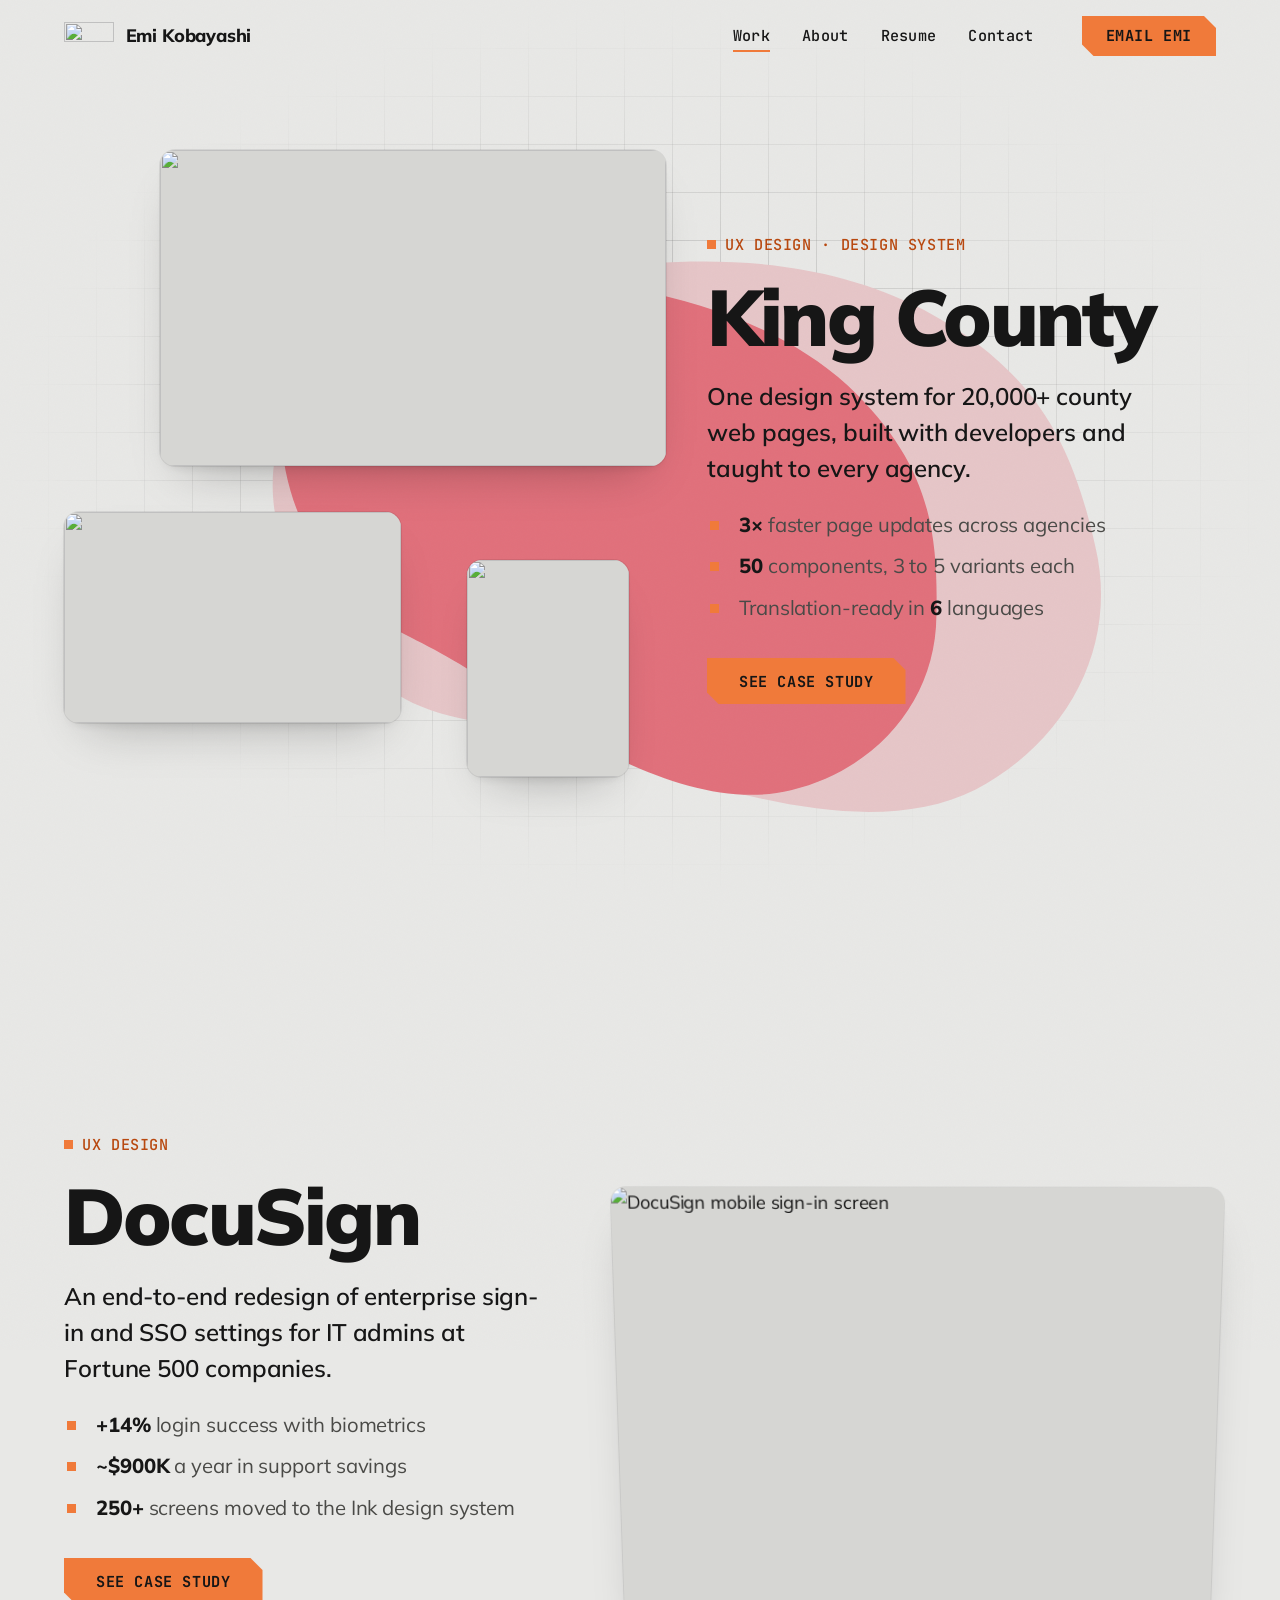
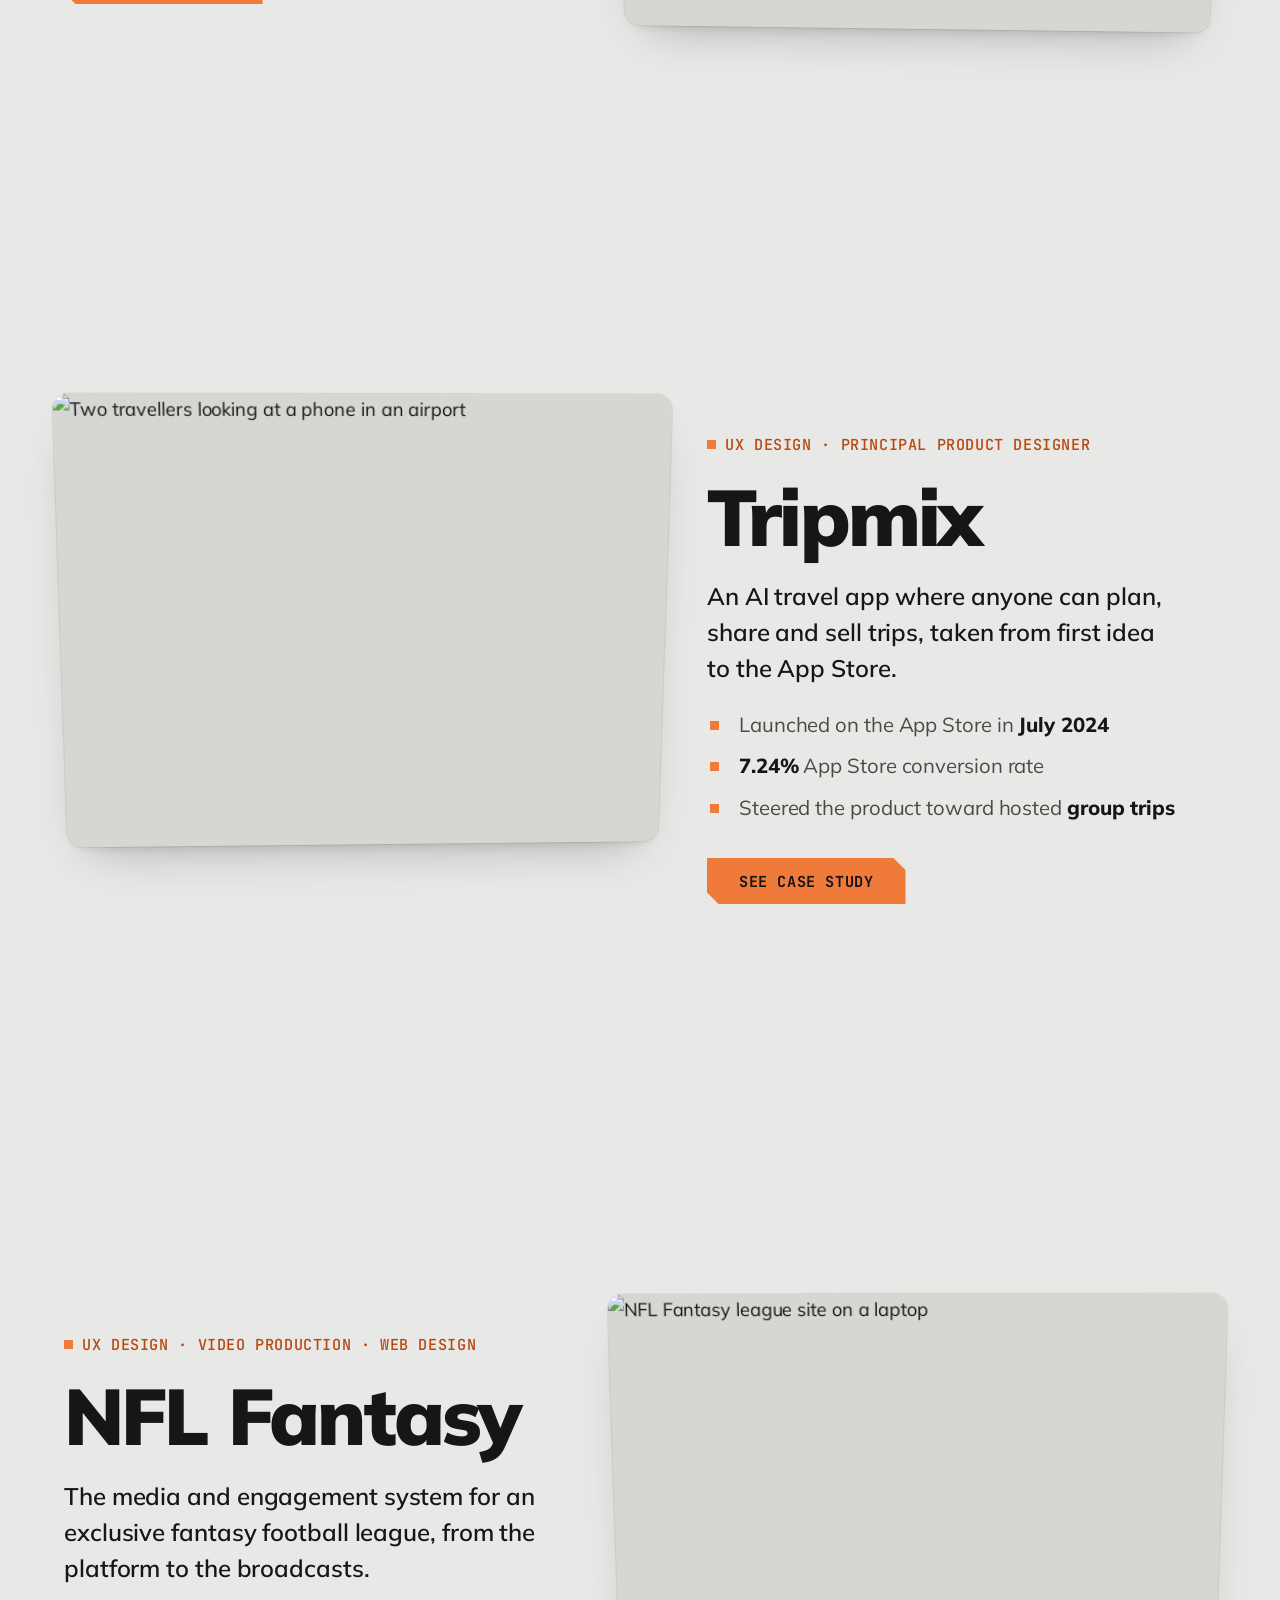
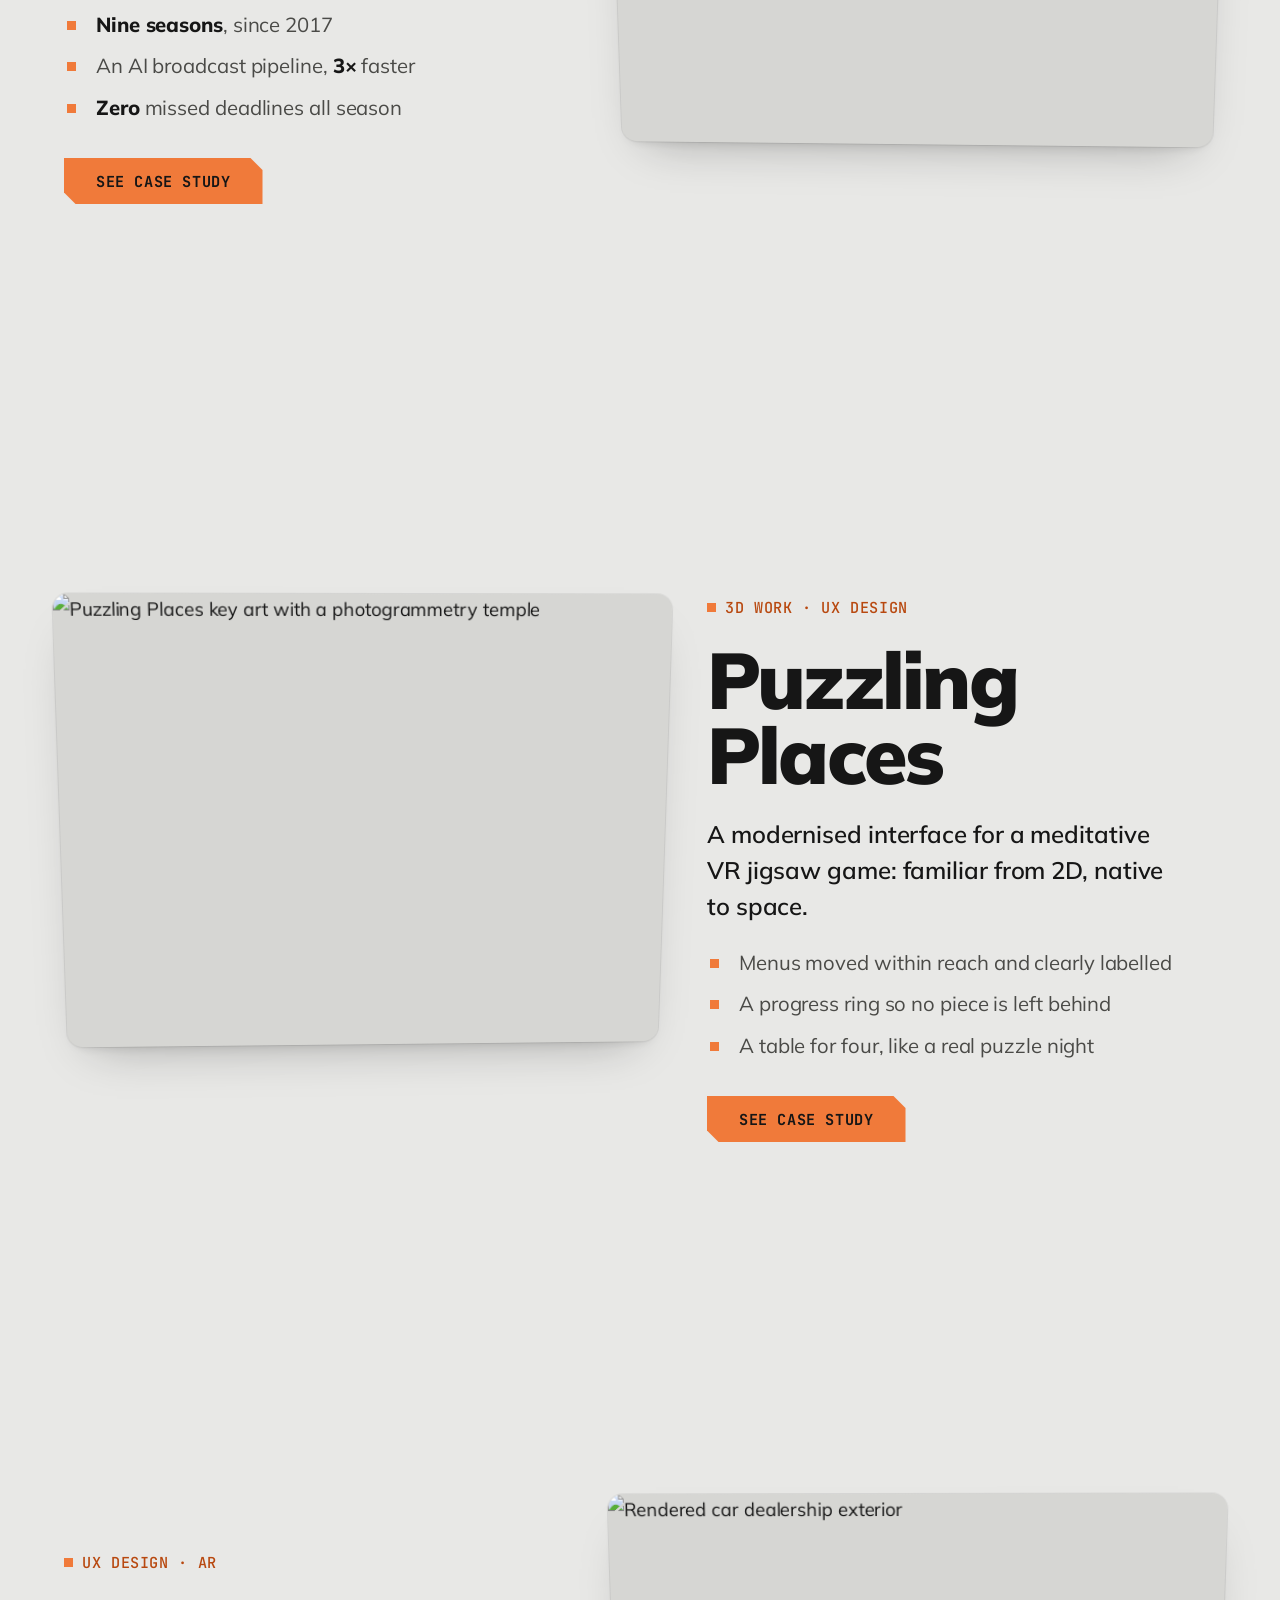
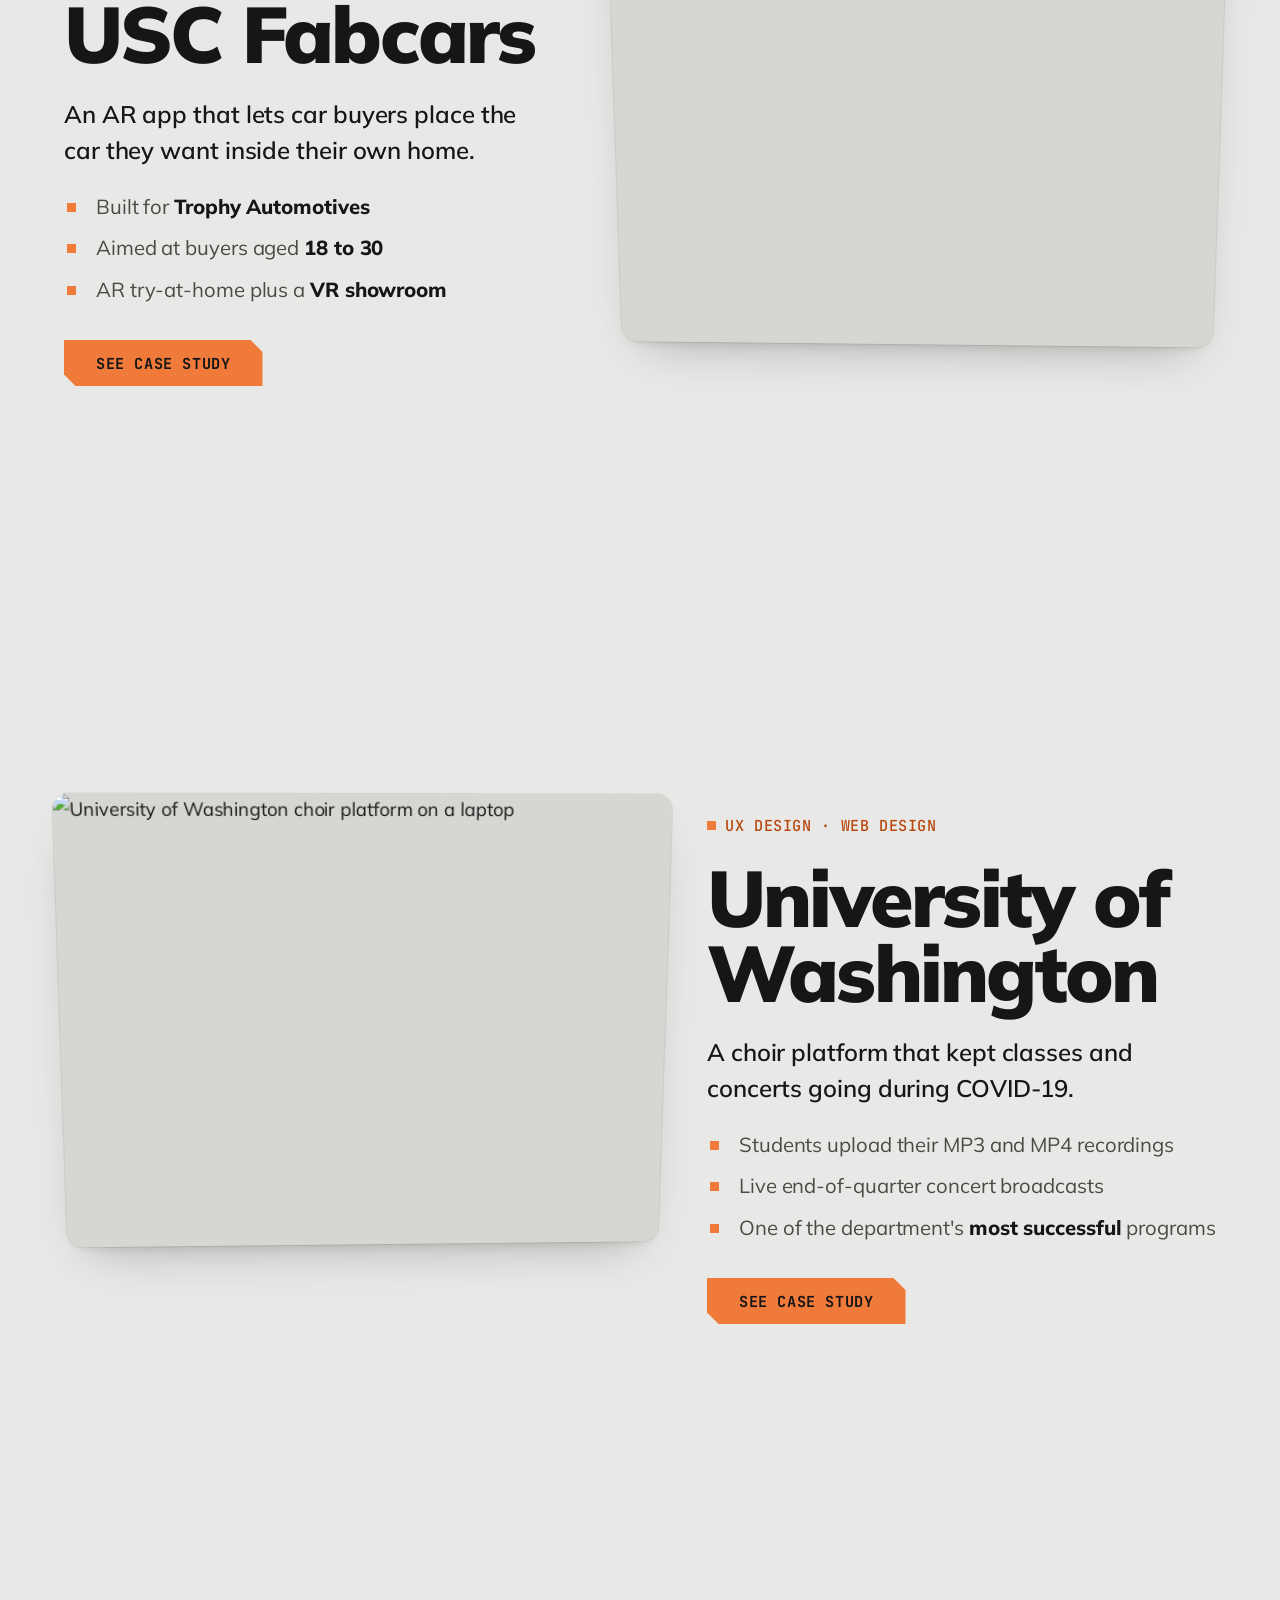
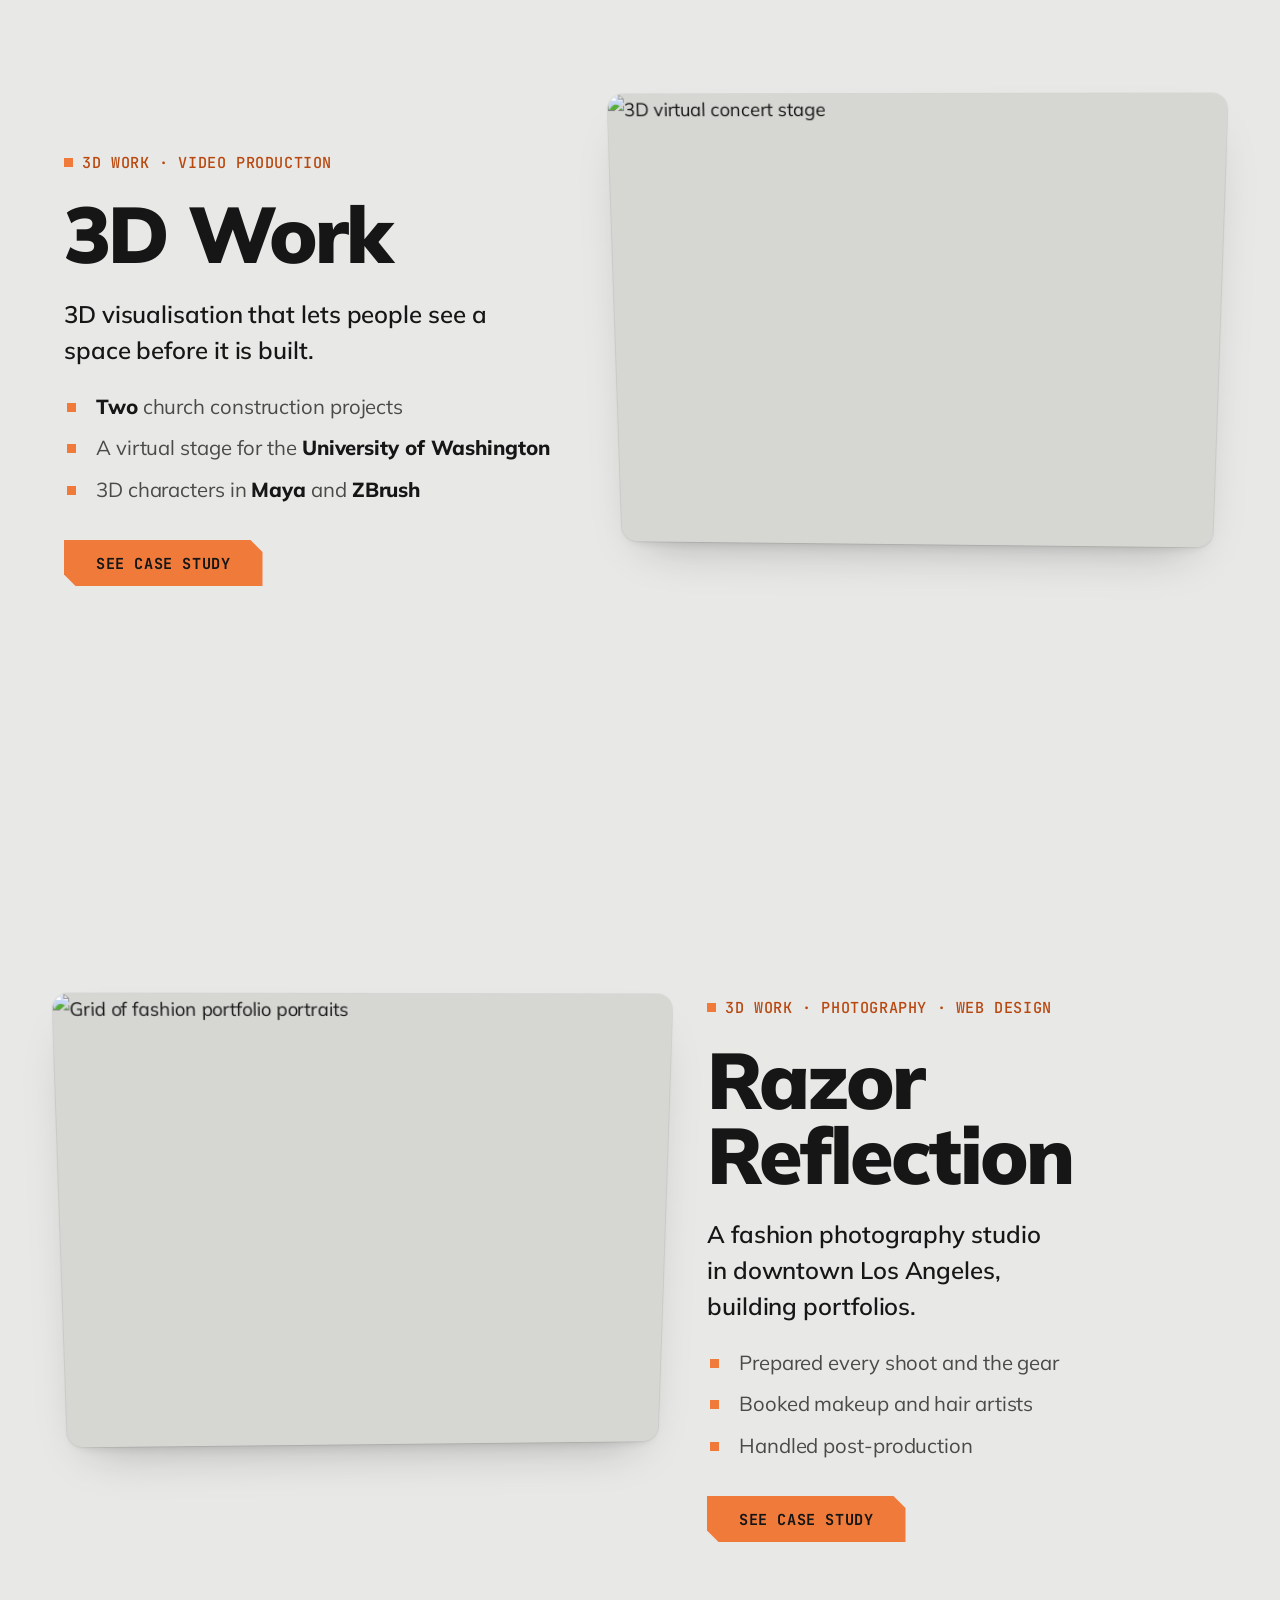
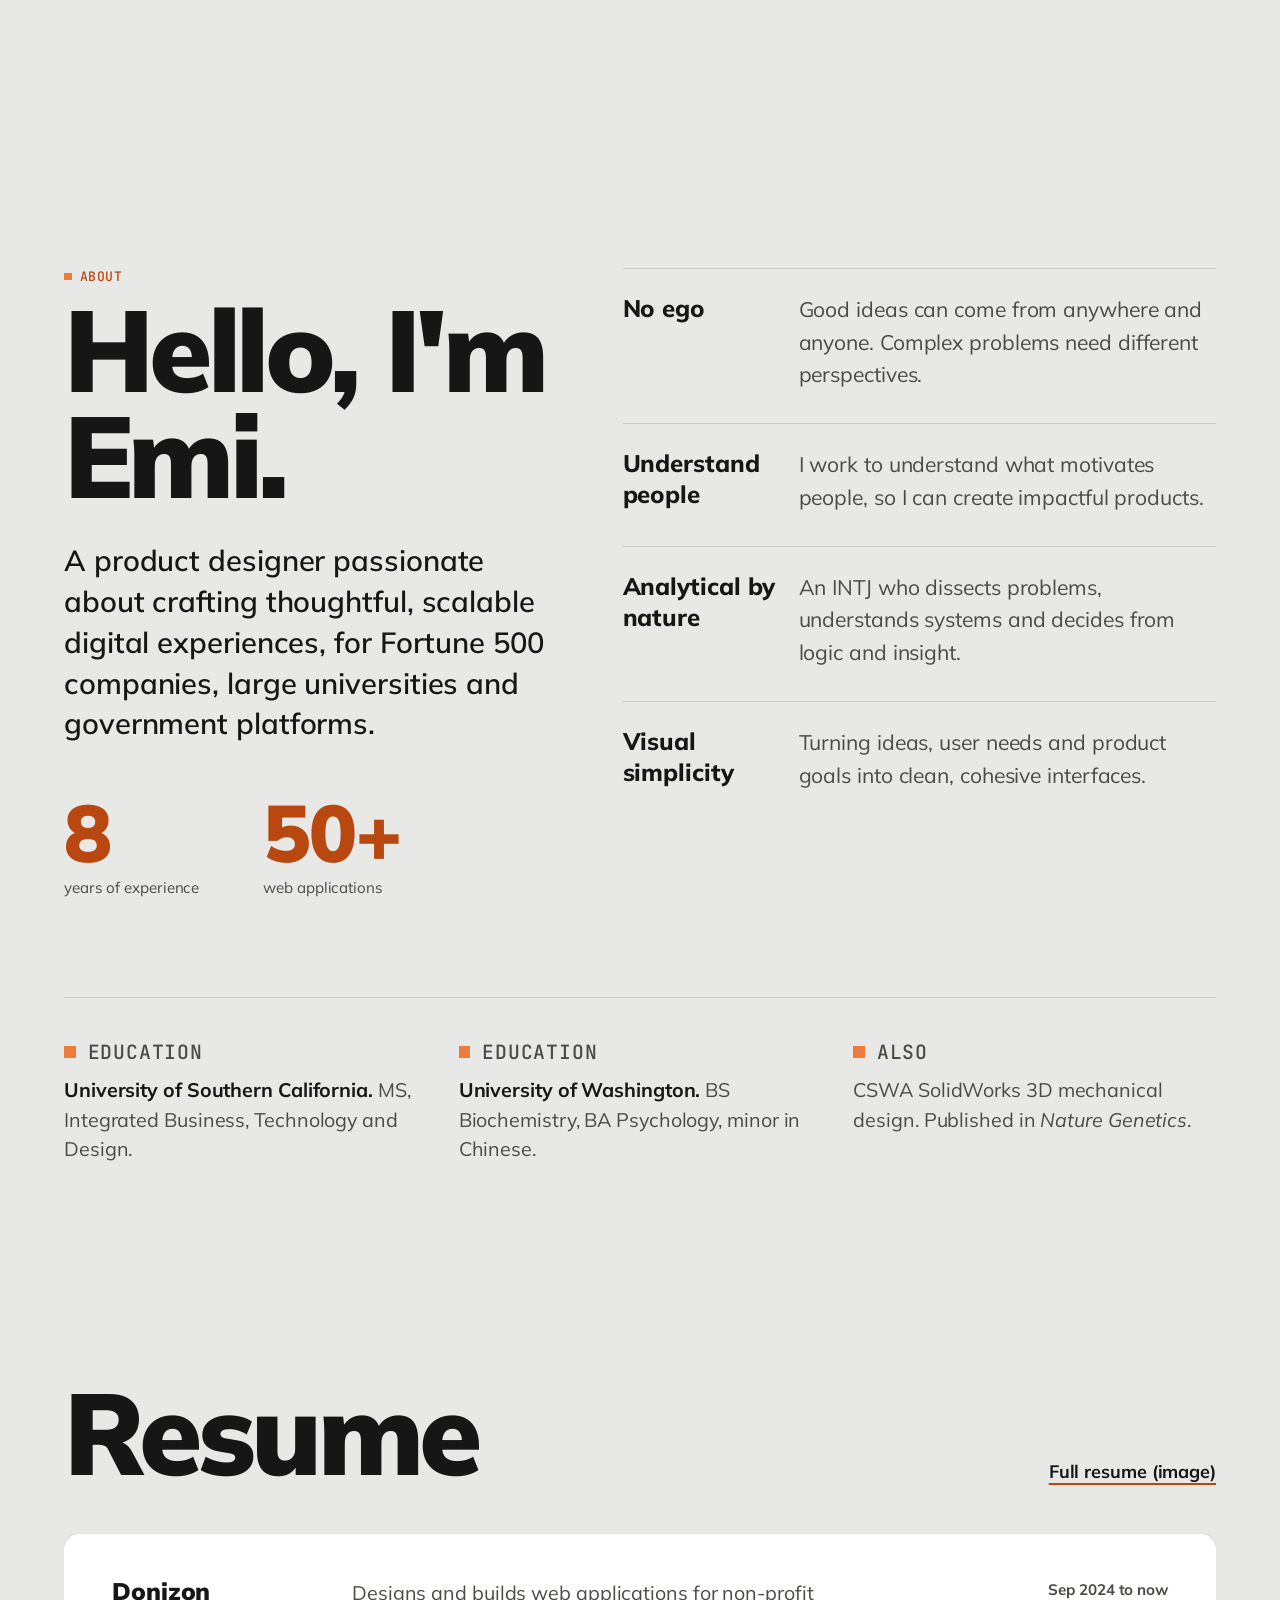
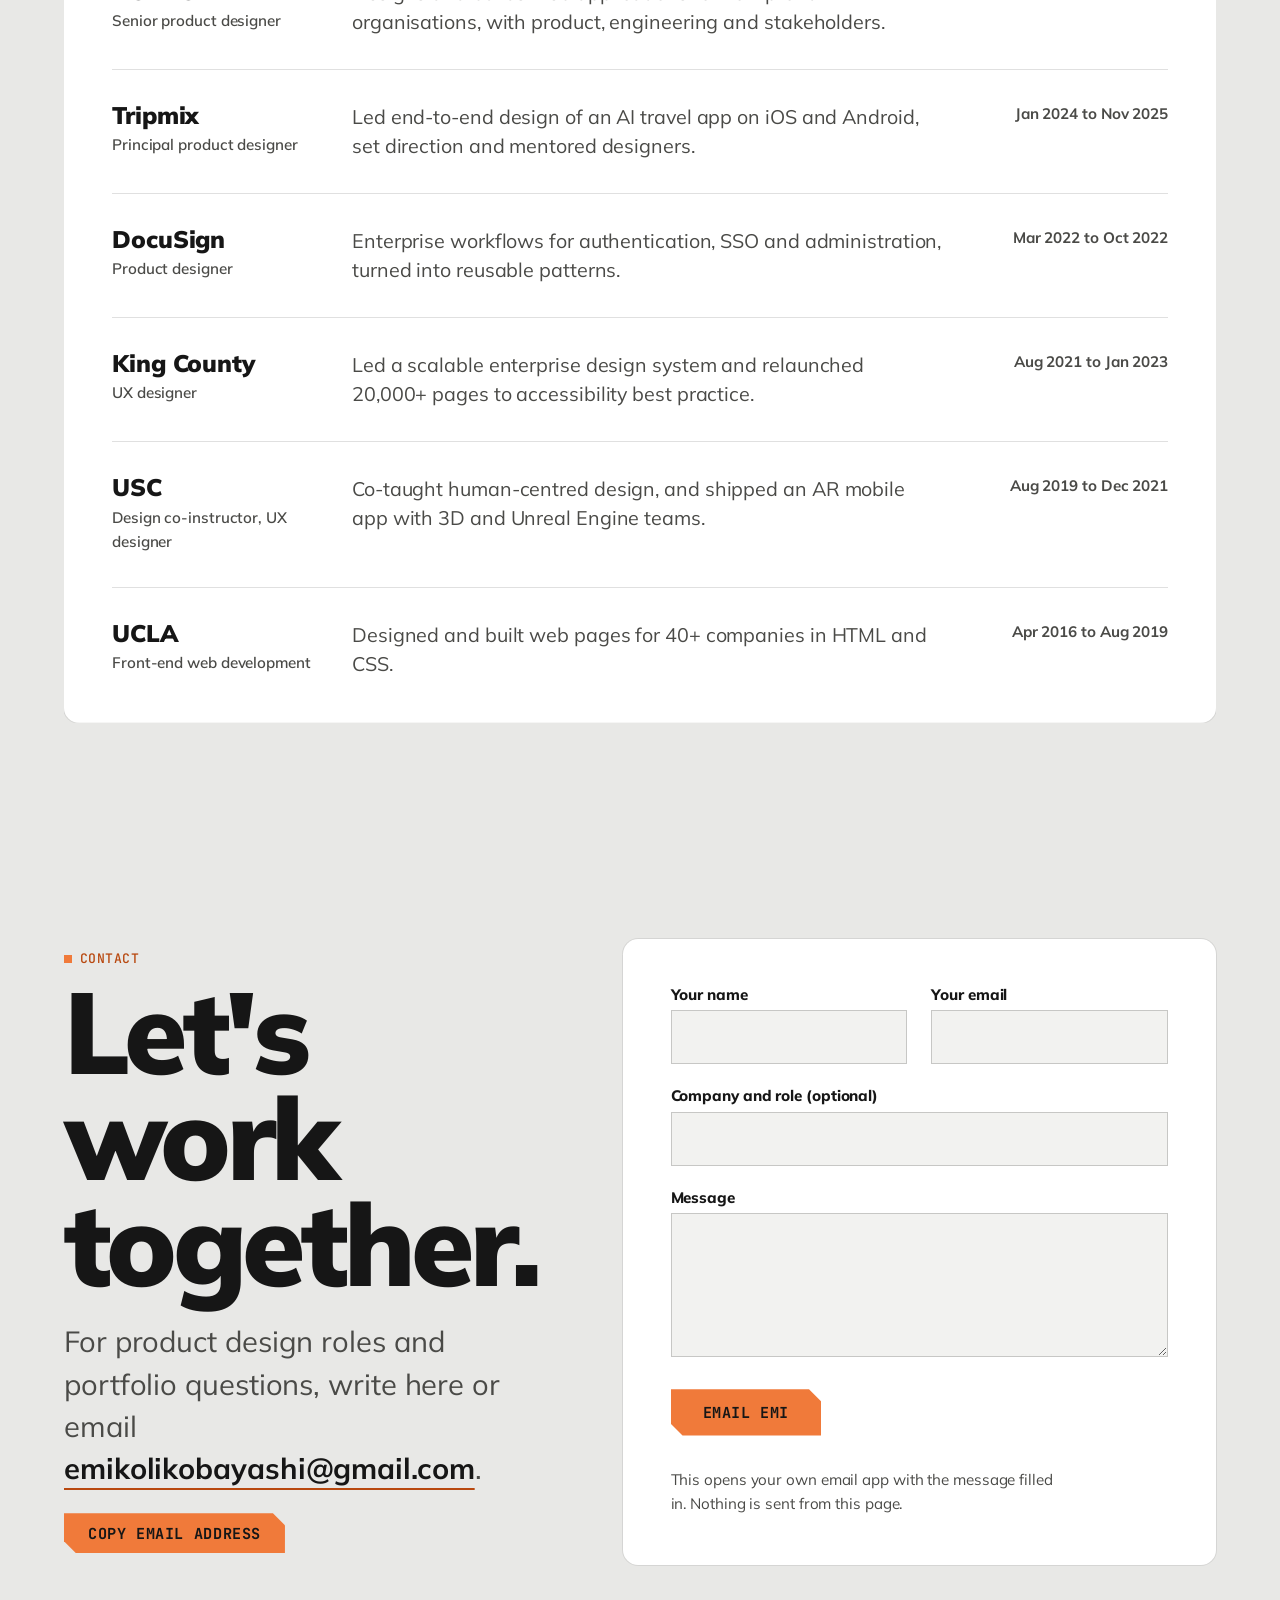
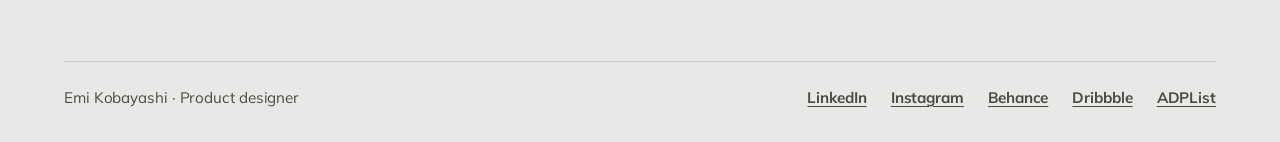
==== commit da1dae5a: "Add files via upload" ====
--- a/index.html
+++ b/index.html
@@ -10,7 +10,7 @@
 <link rel="preconnect" href="https://fonts.gstatic.com" crossorigin>
 <link rel="stylesheet" href="https://fonts.googleapis.com/css2?family=JetBrains+Mono:wght@500;700&family=Mulish:wght@400;600;700;800;900&display=swap">
 <link rel="stylesheet" href="scrollcraft.css?v=3">
-<link rel="stylesheet" href="site.css?v=13">
+<link rel="stylesheet" href="site.css?v=16">
 <script>
   /* Test hook, not a feature: ?motion=reduce forces the reduced-motion path in
      browsers that cannot emulate the media query. Must run before the engine. */
--- a/site.css
+++ b/site.css
@@ -13,7 +13,7 @@
   --sc-accent-ink: #161616;
   --ek-mark:       #B8480F;  /* orange dark enough for small text on the grey */
   --ek-deep:       #D6D6D3;
-  --ek-grid:       rgb(0 0 0 / 0.07);
+  --ek-grid:       rgb(0 0 0 / 0.16);
   --ek-radius:     clamp(12px, 1.2vw, 20px);  /* every image, video and card */
   --sc-font-display: "Mulish", "Muli", system-ui, sans-serif;
   --sc-font-text:    "Mulish", "Muli", system-ui, sans-serif;
@@ -27,9 +27,21 @@
 }
 
 html { background: var(--sc-canvas); }
-body {
-  color: var(--sc-ink);
-  background: linear-gradient(to right, var(--ek-grid) 1px, transparent 1px) 0 0 / 25% 100% fixed, var(--sc-canvas);
+body { color: var(--sc-ink); background: transparent; }
+/* The grid is the bottom layer: above the page colour, below the blob and
+   everything else. Crisp in the middle of the screen, fading to the edges. */
+body::before {
+  content: ""; position: fixed; inset: 0; z-index: -1; pointer-events: none;
+  background:
+    linear-gradient(to right, var(--ek-grid) 1px, transparent 1px) 0 0 / 48px 48px,
+    linear-gradient(to bottom, var(--ek-grid) 1px, transparent 1px) 0 0 / 48px 48px;
+  /* An eased fade: full strength in the middle, then a long soft falloff
+     that reaches nothing right at each edge of the screen. */
+  --fade: radial-gradient(ellipse closest-side at 50% 50%,
+    #000 0%, #000 22%, rgb(0 0 0 / 0.86) 38%, rgb(0 0 0 / 0.62) 54%,
+    rgb(0 0 0 / 0.36) 70%, rgb(0 0 0 / 0.15) 84%, rgb(0 0 0 / 0.04) 94%, transparent 100%);
+  -webkit-mask: var(--fade);
+          mask: var(--fade);
 }
 .sc-grain { opacity: 0.025; z-index: 2; }
 img { display: block; }
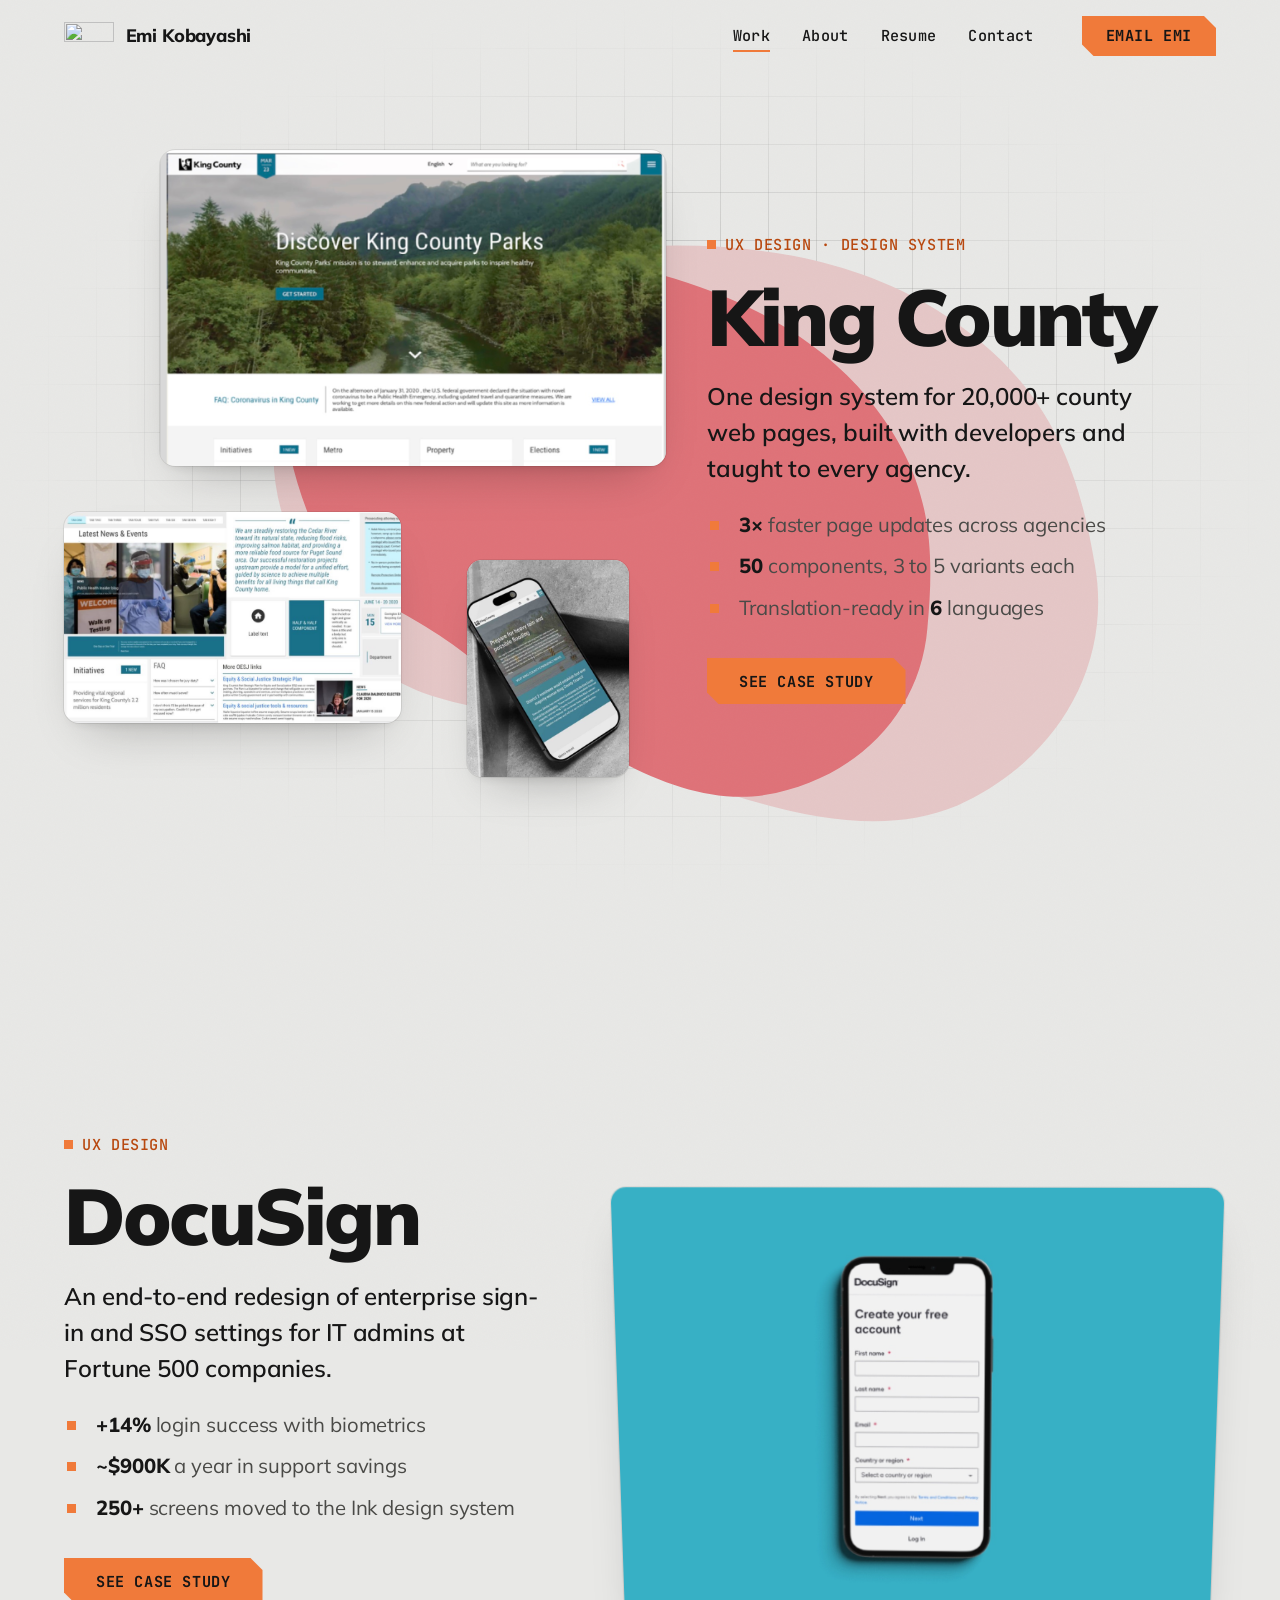
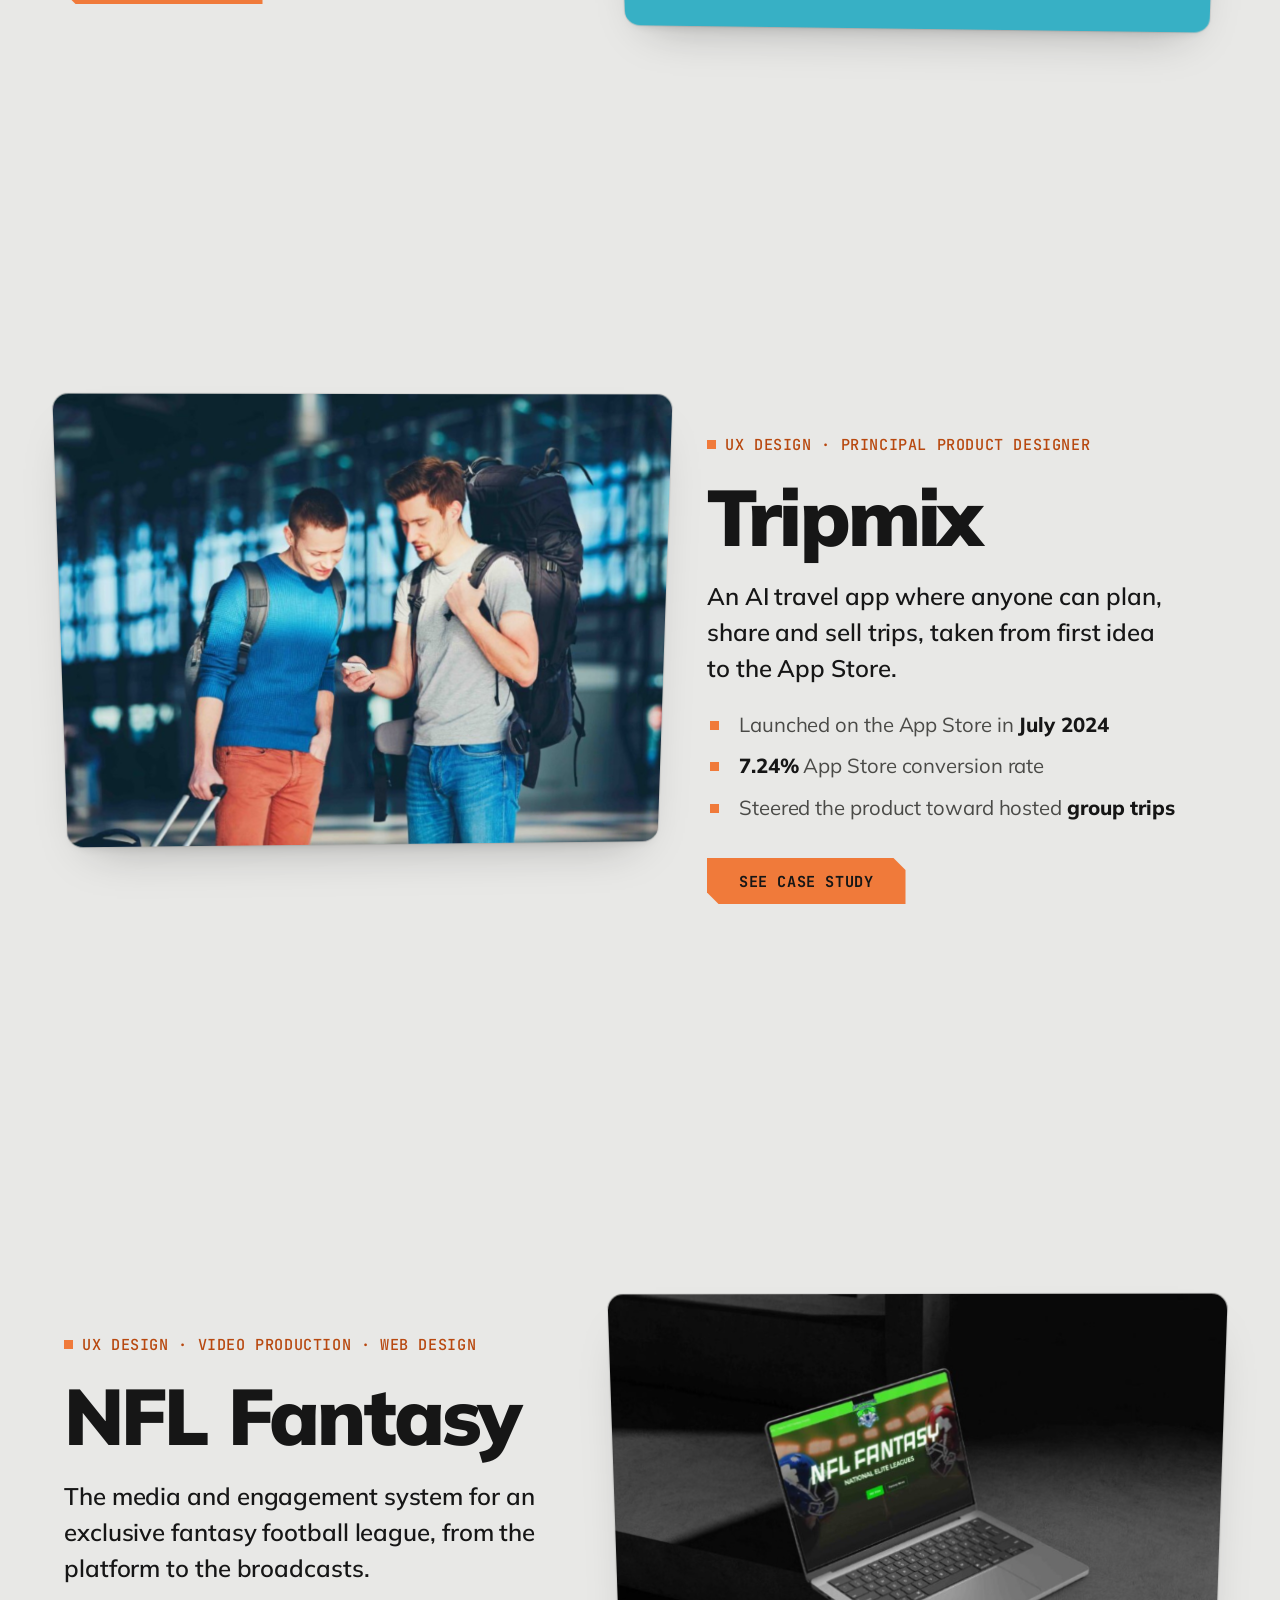
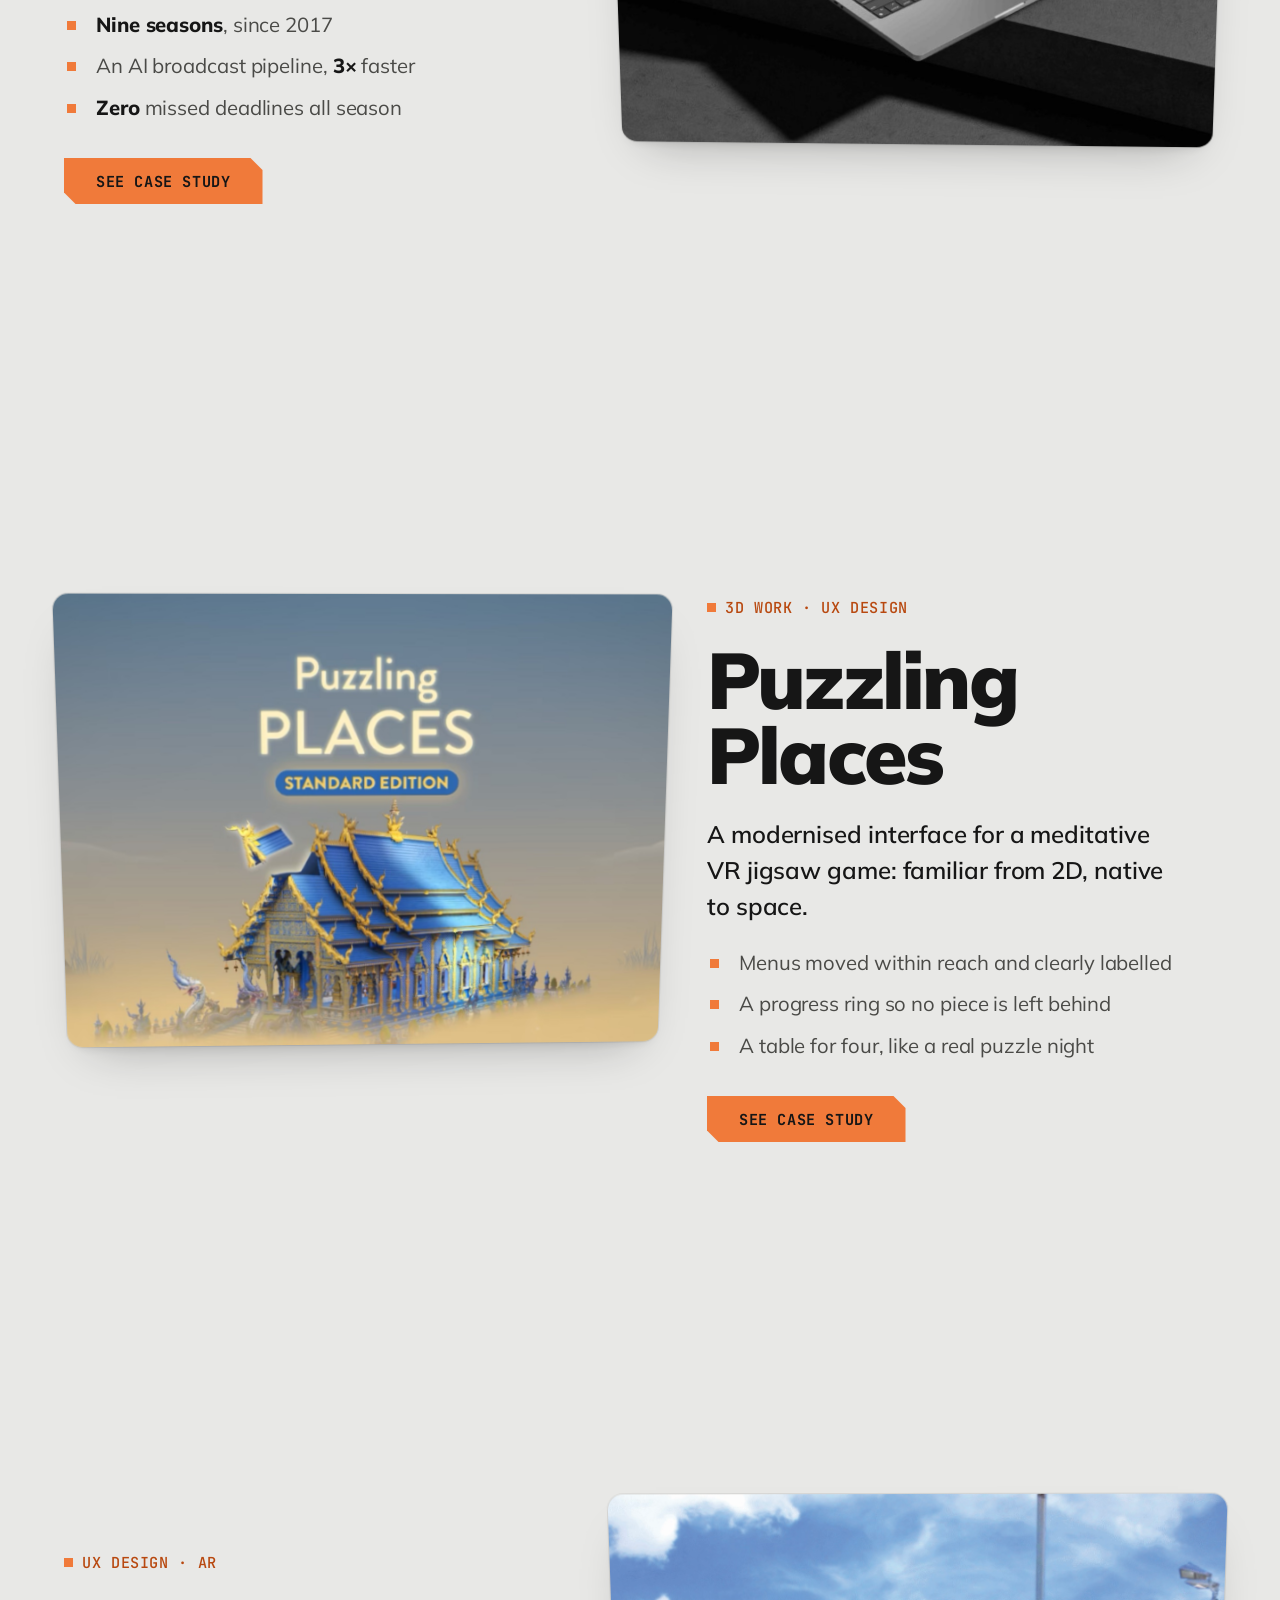
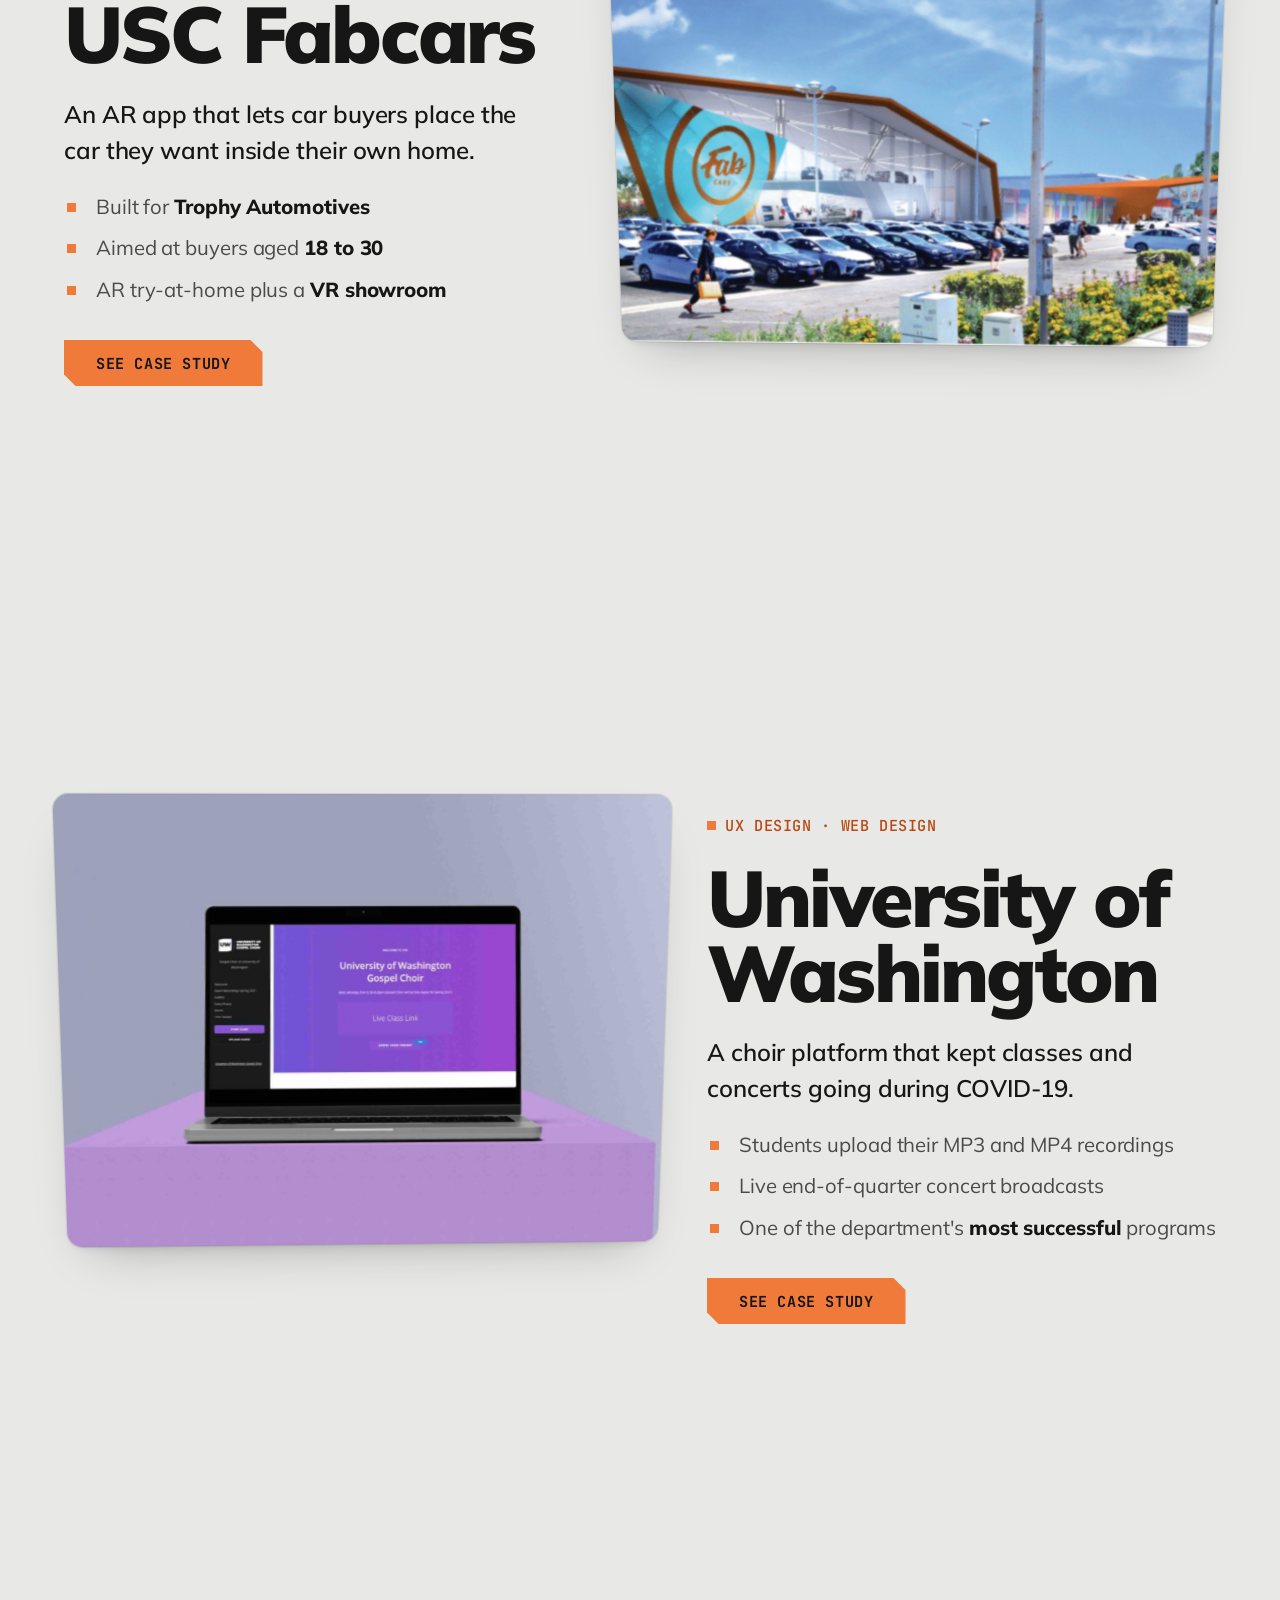
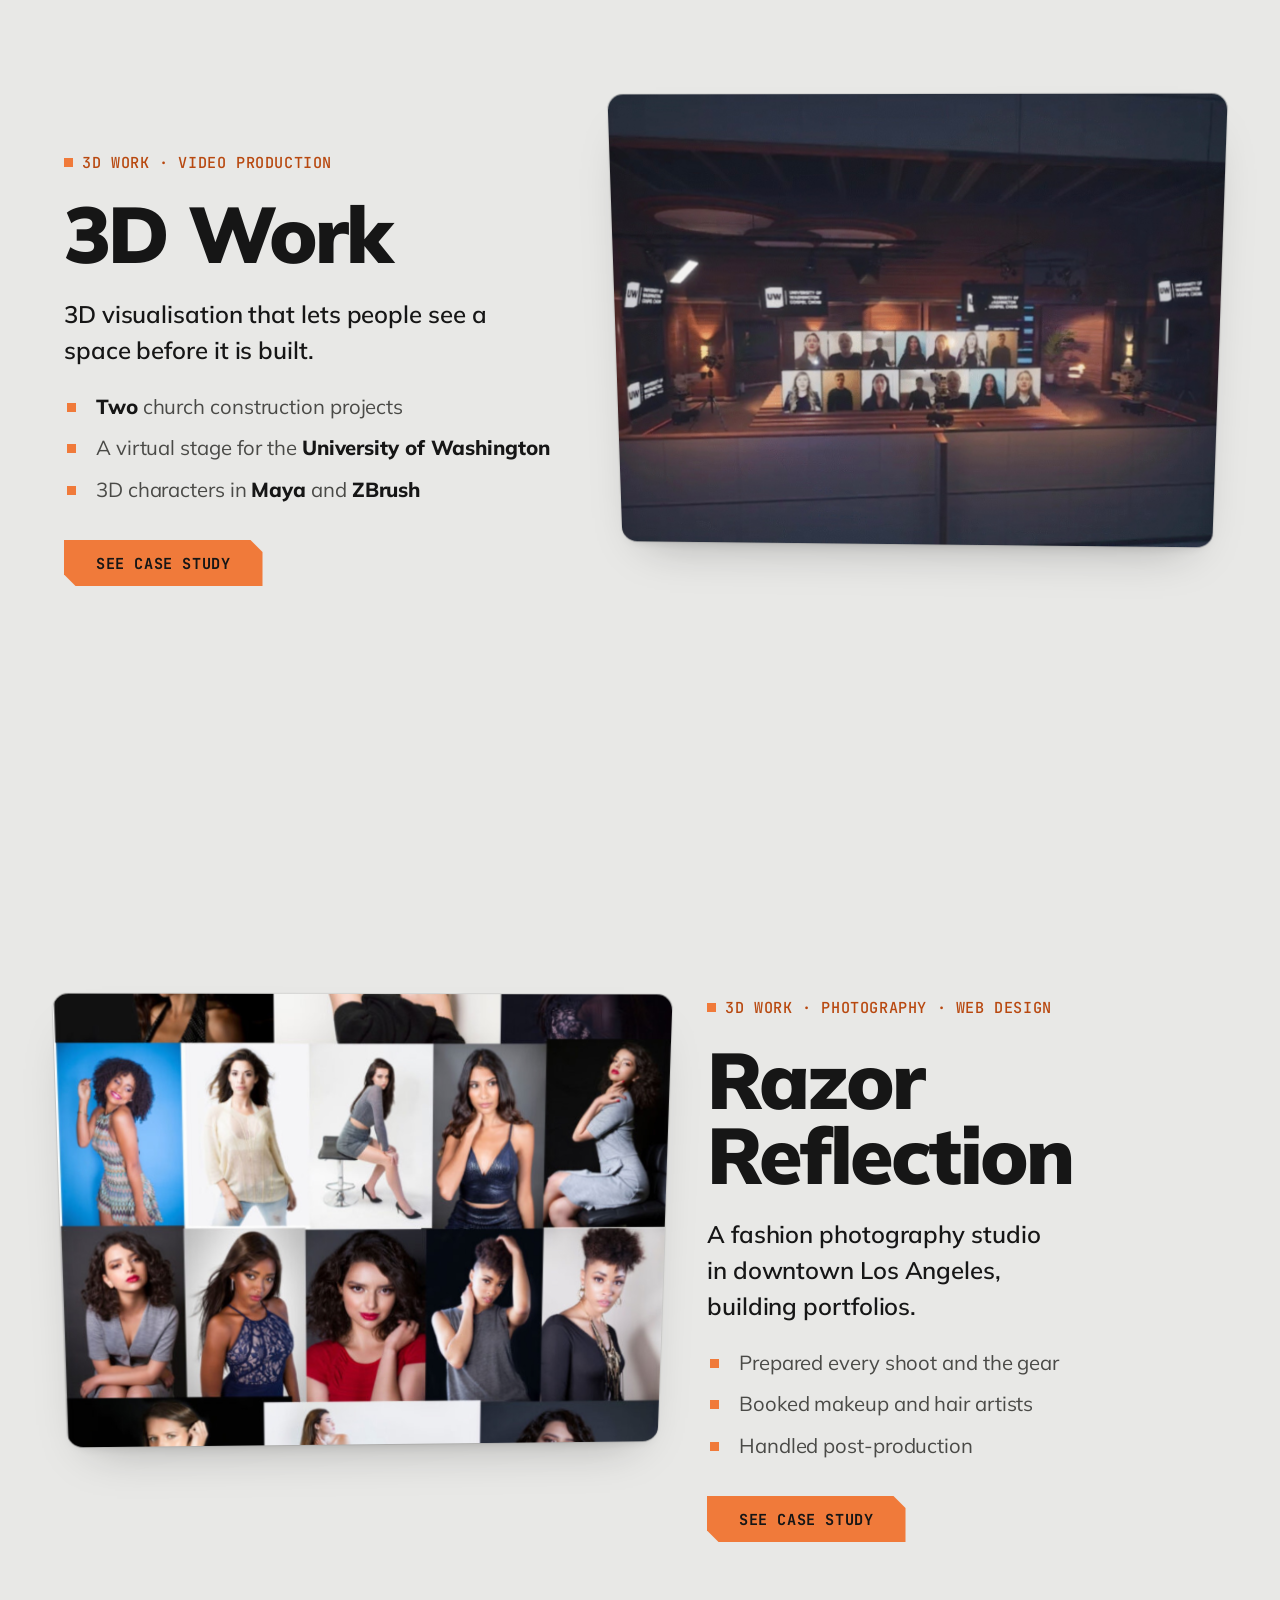
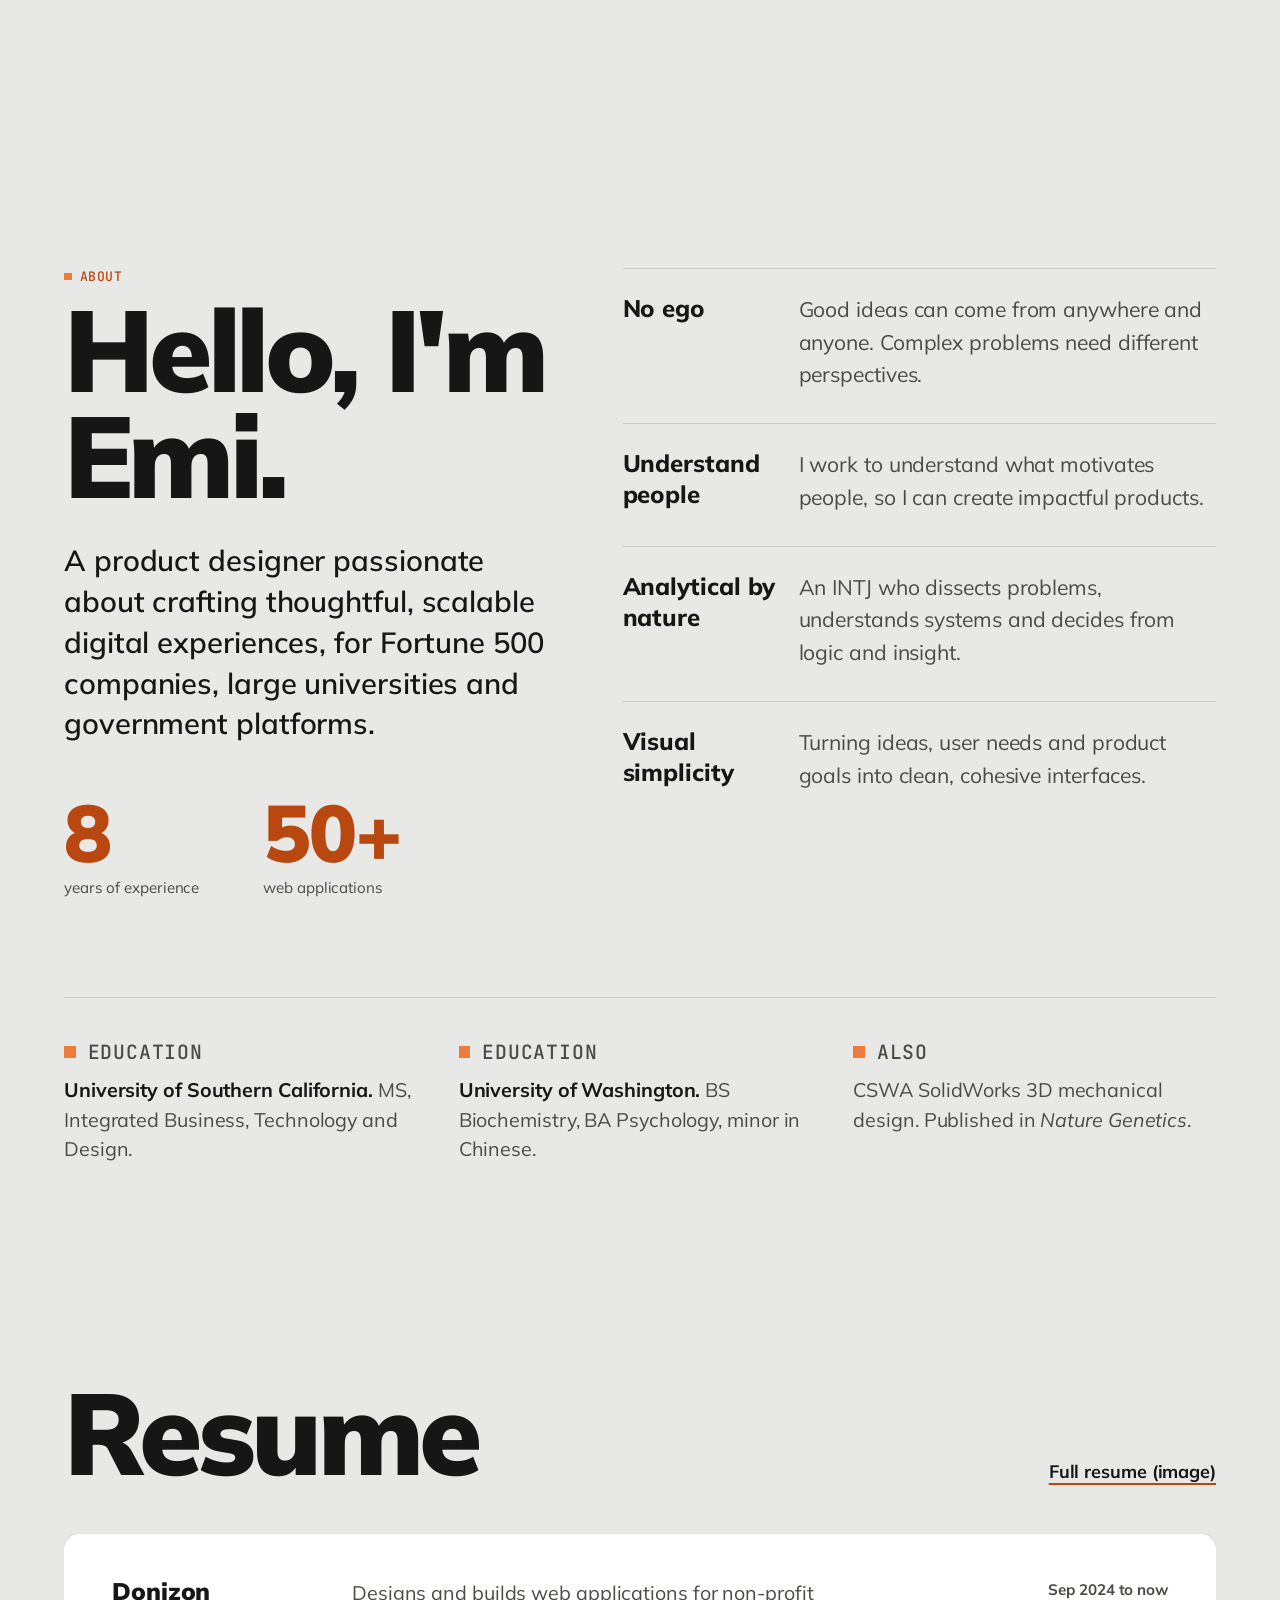
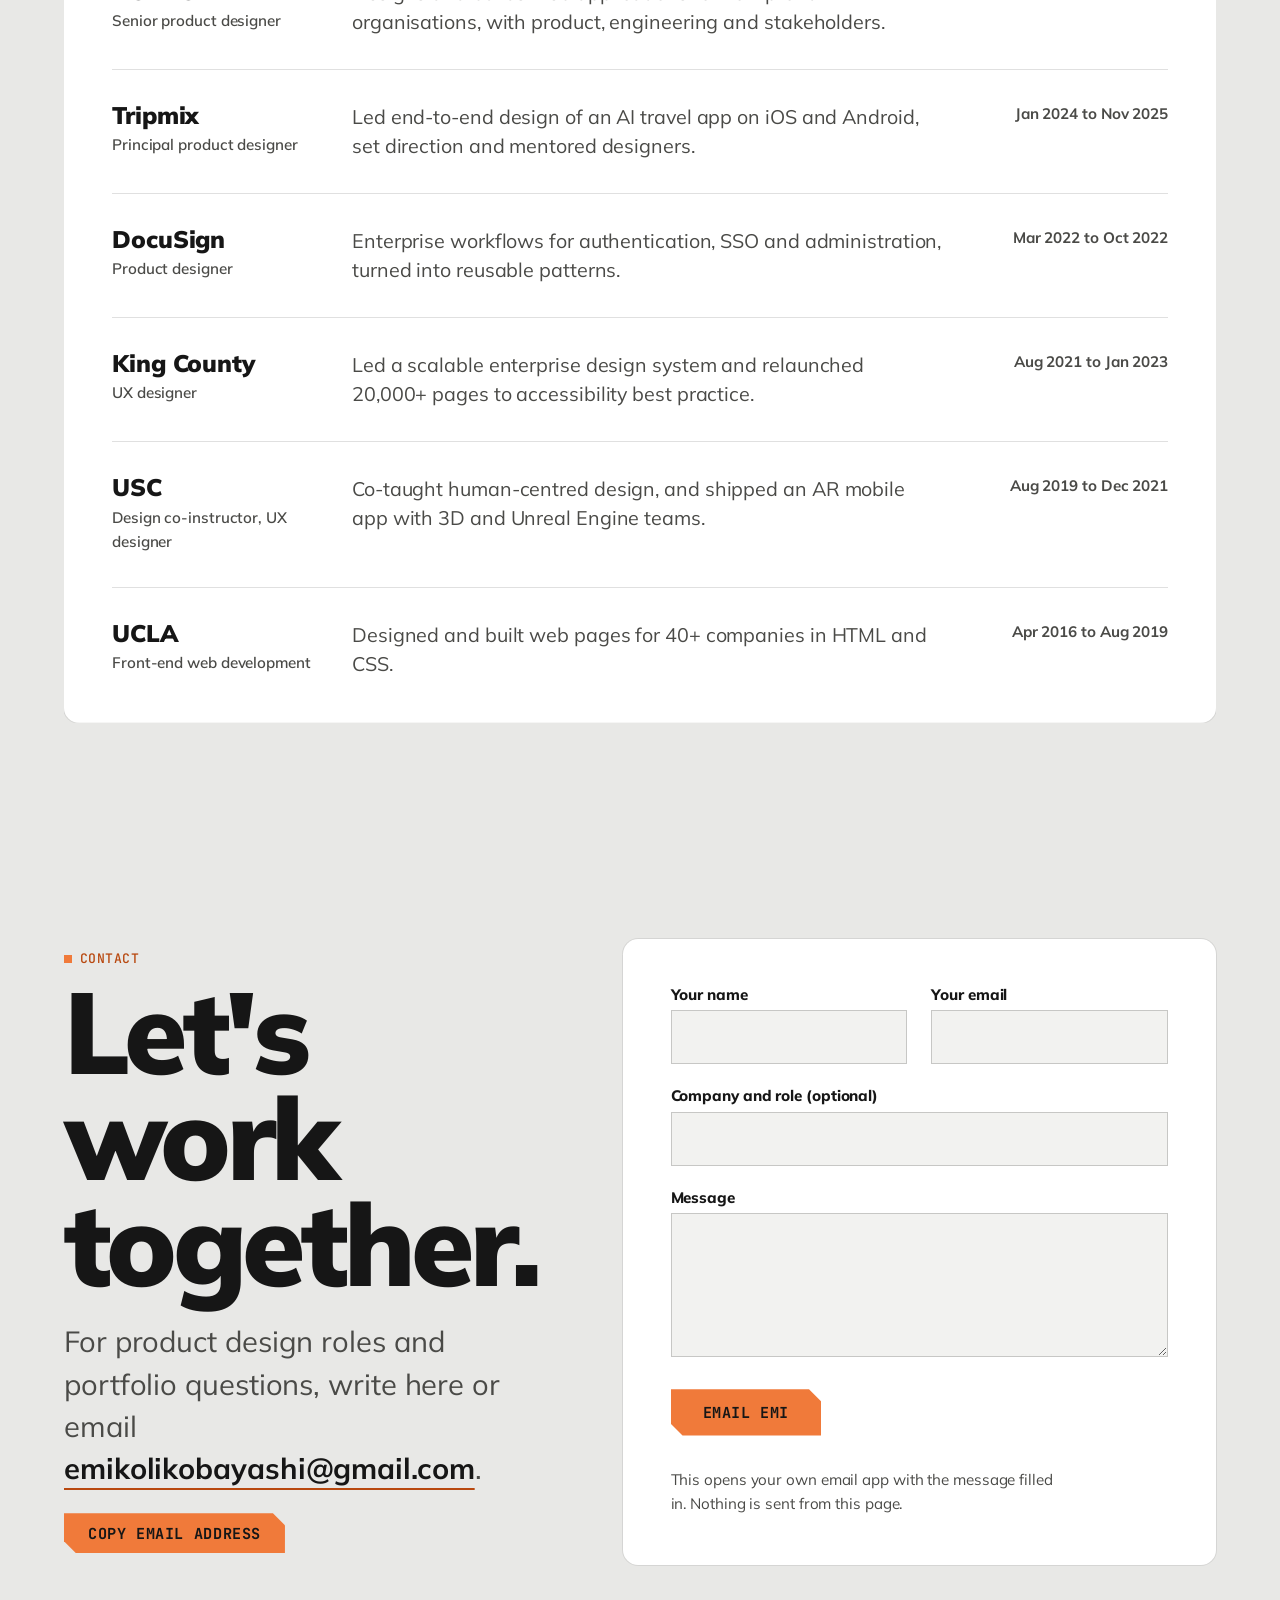
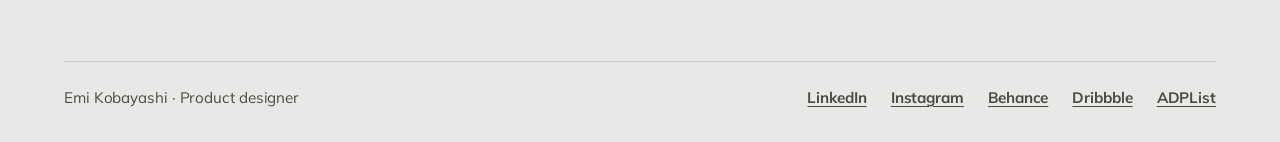
==== commit 93885025: "Add files via upload" ====
--- a/index.html
+++ b/index.html
@@ -5,7 +5,7 @@
 <meta name="viewport" content="width=device-width, initial-scale=1, viewport-fit=cover">
 <title>Emi Kobayashi · Product designer</title>
 <meta name="description" content="Selected work by Emi Kobayashi, a product designer who builds design systems and visual interfaces people enjoy using.">
-<link rel="icon" href="https://emikobayashi.com/wp-content/uploads/2025/12/EK-Logo-scaled.png">
+<link rel="icon" href="img/2025-12-EK-Logo-scaled.png">
 <link rel="preconnect" href="https://fonts.googleapis.com">
 <link rel="preconnect" href="https://fonts.gstatic.com" crossorigin>
 <link rel="stylesheet" href="https://fonts.googleapis.com/css2?family=JetBrains+Mono:wght@500;700&family=Mulish:wght@400;600;700;800;900&display=swap">
@@ -180,7 +180,7 @@
 
 <header class="bar" id="bar">
   <a class="bar__mark" href="#top" aria-label="Emi Kobayashi, back to top">
-    <img src="https://emikobayashi.com/wp-content/uploads/2025/12/EK-Logo-scaled.png" width="64" height="40" alt="">
+    <img src="img/2025-12-EK-Logo-scaled.png" width="64" height="40" alt="">
     <span class="bar__name">Emi Kobayashi</span>
   </a>
   <nav class="bar__nav" aria-label="Main">
@@ -203,9 +203,9 @@
   <!-- 1 · King County. Layered planes over the blob. -->
   <section class="proj hero" id="work" data-blob-at="0" data-blob-side="left" data-nav-for="work" aria-labelledby="kc-title">
     <div class="proj__media scene" aria-hidden="true">
-      <figure class="shot scene__desktop" data-depth="far"><img src="https://emikobayashi.com/wp-content/uploads/2018/03/KC-4.png" alt="" fetchpriority="high"></figure>
-      <figure class="shot scene__components" data-depth="mid"><img src="https://emikobayashi.com/wp-content/uploads/2018/03/KC-9-1024x578-1.jpg" alt="" fetchpriority="high"></figure>
-      <figure class="shot scene__phone" data-depth="near"><img src="https://emikobayashi.com/wp-content/uploads/2018/03/KC-Mobile-Responsive-1024x683.jpeg" alt="" fetchpriority="high"></figure>
+      <figure class="shot scene__desktop" data-depth="far"><img src="img/2018-03-KC-4.jpg" alt="" fetchpriority="high"></figure>
+      <figure class="shot scene__components" data-depth="mid"><img src="img/2018-03-KC-9-1024x578-1.jpg" alt="" fetchpriority="high"></figure>
+      <figure class="shot scene__phone" data-depth="near"><img src="img/2018-03-KC-Mobile-Responsive-1024x683.jpg" alt="" fetchpriority="high"></figure>
     </div>
     <div class="proj__copy">
       <h1 class="sr-only">Emi Kobayashi, product designer</h1>
@@ -225,7 +225,7 @@
 
   <!-- 3 · The rest of the work, one screen each, alternating sides like the live site. -->
   <section class="proj proj--flip" id="docusign" data-blob-at="2" data-blob-side="right" data-nav-for="work" data-sc-act="flow" aria-labelledby="ds-t">
-    <div class="proj__media"><div class="proj__frame" data-sc-tilt="8"><figure class="shot" data-sc-parallax="-0.9"><img src="https://emikobayashi.com/wp-content/uploads/2018/03/DS-1024x683.png" alt="DocuSign mobile sign-in screen"></figure></div></div>
+    <div class="proj__media"><div class="proj__frame" data-sc-tilt="8"><figure class="shot" data-sc-parallax="-0.9"><img src="img/2018-03-DS-1024x683.jpg" alt="DocuSign mobile sign-in screen"></figure></div></div>
     <div class="proj__copy" data-sc-in data-sc-stagger="60">
       <p class="lbl__kind">UX design</p>
       <h2 class="proj__title" id="ds-t">DocuSign</h2>
@@ -240,7 +240,7 @@
   </section>
 
   <section class="proj" id="tripmix" data-blob-at="3" data-blob-side="left" data-nav-for="work" data-sc-act="flow" aria-labelledby="tm-t">
-    <div class="proj__media"><div class="proj__frame" data-sc-tilt="8"><figure class="shot" data-sc-parallax="-0.9"><img src="https://emikobayashi.com/wp-content/uploads/2025/11/Tripmix-1-1024x683.jpg" alt="Two travellers looking at a phone in an airport"></figure></div></div>
+    <div class="proj__media"><div class="proj__frame" data-sc-tilt="8"><figure class="shot" data-sc-parallax="-0.9"><img src="img/2025-11-Tripmix-1-1024x683.jpg" alt="Two travellers looking at a phone in an airport"></figure></div></div>
     <div class="proj__copy" data-sc-in data-sc-stagger="60">
       <p class="lbl__kind">UX design · Principal product designer</p>
       <h2 class="proj__title" id="tm-t">Tripmix</h2>
@@ -255,7 +255,7 @@
   </section>
 
   <section class="proj proj--flip" id="nfl" data-blob-at="4" data-blob-side="right" data-nav-for="work" data-sc-act="flow" aria-labelledby="nfl-t">
-    <div class="proj__media"><div class="proj__frame" data-sc-tilt="8"><figure class="shot" data-sc-parallax="-0.9"><img src="https://emikobayashi.com/wp-content/uploads/2018/03/MM-2-1024x683.jpg" alt="NFL Fantasy league site on a laptop"></figure></div></div>
+    <div class="proj__media"><div class="proj__frame" data-sc-tilt="8"><figure class="shot" data-sc-parallax="-0.9"><img src="img/2018-03-MM-2-1024x683.jpg" alt="NFL Fantasy league site on a laptop"></figure></div></div>
     <div class="proj__copy" data-sc-in data-sc-stagger="60">
       <p class="lbl__kind">UX design · Video production · Web design</p>
       <h2 class="proj__title" id="nfl-t">NFL Fantasy</h2>
@@ -270,7 +270,7 @@
   </section>
 
   <section class="proj" id="puzzling" data-blob-at="5" data-blob-side="left" data-nav-for="work" data-sc-act="flow" aria-labelledby="pp-t">
-    <div class="proj__media"><div class="proj__frame" data-sc-tilt="8"><figure class="shot" data-sc-parallax="-0.9"><img src="https://emikobayashi.com/wp-content/uploads/2018/03/Puzzling-Pages-Landing-1-1024x576.avif" alt="Puzzling Places key art with a photogrammetry temple"></figure></div></div>
+    <div class="proj__media"><div class="proj__frame" data-sc-tilt="8"><figure class="shot" data-sc-parallax="-0.9"><img src="img/2018-03-Puzzling-Pages-Landing-1-1024x576.jpg" alt="Puzzling Places key art with a photogrammetry temple"></figure></div></div>
     <div class="proj__copy" data-sc-in data-sc-stagger="60">
       <p class="lbl__kind">3D work · UX design</p>
       <h2 class="proj__title" id="pp-t">Puzzling Places</h2>
@@ -285,7 +285,7 @@
   </section>
 
   <section class="proj proj--flip" id="fabcars" data-blob-at="0" data-blob-side="right" data-nav-for="work" data-sc-act="flow" aria-labelledby="fc-t">
-    <div class="proj__media"><div class="proj__frame" data-sc-tilt="8"><figure class="shot" data-sc-parallax="-0.9"><img src="https://emikobayashi.com/wp-content/uploads/2018/03/Fab-2-1024x589.png" alt="Rendered car dealership exterior"></figure></div></div>
+    <div class="proj__media"><div class="proj__frame" data-sc-tilt="8"><figure class="shot" data-sc-parallax="-0.9"><img src="img/2018-03-Fab-2-1024x589.jpg" alt="Rendered car dealership exterior"></figure></div></div>
     <div class="proj__copy" data-sc-in data-sc-stagger="60">
       <p class="lbl__kind">UX design · AR</p>
       <h2 class="proj__title" id="fc-t">USC Fabcars</h2>
@@ -300,7 +300,7 @@
   </section>
 
   <section class="proj" id="uw" data-blob-at="1" data-blob-side="left" data-nav-for="work" data-sc-act="flow" aria-labelledby="uw-t">
-    <div class="proj__media"><div class="proj__frame" data-sc-tilt="8"><figure class="shot" data-sc-parallax="-0.9"><img src="https://emikobayashi.com/wp-content/uploads/2018/03/uw-1024x682.jpg" alt="University of Washington choir platform on a laptop"></figure></div></div>
+    <div class="proj__media"><div class="proj__frame" data-sc-tilt="8"><figure class="shot" data-sc-parallax="-0.9"><img src="img/2018-03-uw-1024x682.jpg" alt="University of Washington choir platform on a laptop"></figure></div></div>
     <div class="proj__copy" data-sc-in data-sc-stagger="60">
       <p class="lbl__kind">UX design · Web design</p>
       <h2 class="proj__title" id="uw-t">University of Washington</h2>
@@ -315,7 +315,7 @@
   </section>
 
   <section class="proj proj--flip" id="threed" data-blob-at="2" data-blob-side="right" data-nav-for="work" data-sc-act="flow" aria-labelledby="3d-t">
-    <div class="proj__media"><div class="proj__frame" data-sc-tilt="8"><figure class="shot" data-sc-parallax="-0.9"><img src="https://emikobayashi.com/wp-content/uploads/2018/03/UW-3-1024x587.png" alt="3D virtual concert stage"></figure></div></div>
+    <div class="proj__media"><div class="proj__frame" data-sc-tilt="8"><figure class="shot" data-sc-parallax="-0.9"><img src="img/2018-03-UW-3-1024x587.jpg" alt="3D virtual concert stage"></figure></div></div>
     <div class="proj__copy" data-sc-in data-sc-stagger="60">
       <p class="lbl__kind">3D work · Video production</p>
       <h2 class="proj__title" id="3d-t">3D Work</h2>
@@ -330,7 +330,7 @@
   </section>
 
   <section class="proj" id="razor" data-blob-at="3" data-blob-side="left" data-nav-for="work" data-sc-act="flow" aria-labelledby="rr-t">
-    <div class="proj__media"><div class="proj__frame" data-sc-tilt="8"><figure class="shot" data-sc-parallax="-0.9"><img src="https://emikobayashi.com/wp-content/uploads/2018/03/Model-Sample-Pics-768x833.jpg" alt="Grid of fashion portfolio portraits"></figure></div></div>
+    <div class="proj__media"><div class="proj__frame" data-sc-tilt="8"><figure class="shot" data-sc-parallax="-0.9"><img src="img/2018-03-Model-Sample-Pics-768x833.jpg" alt="Grid of fashion portfolio portraits"></figure></div></div>
     <div class="proj__copy" data-sc-in data-sc-stagger="60">
       <p class="lbl__kind">3D work · Photography · Web design</p>
       <h2 class="proj__title" id="rr-t">Razor Reflection</h2>
@@ -375,7 +375,7 @@
     <div class="resume__in">
       <div class="resume__head">
         <h2 id="resume-title">Resume</h2>
-        <a class="link" href="https://emikobayashi.com/wp-content/uploads/2026/05/Emi-Kobayashi-CV-2026.jpg">Full resume (image)</a>
+        <a class="link" href="img/2026-05-Emi-Kobayashi-CV-2026.jpg">Full resume (image)</a>
       </div>
       <div data-sc-reveal="up" data-sc-reveal-at="0.12 0.42">
         <figure class="ledger paper">
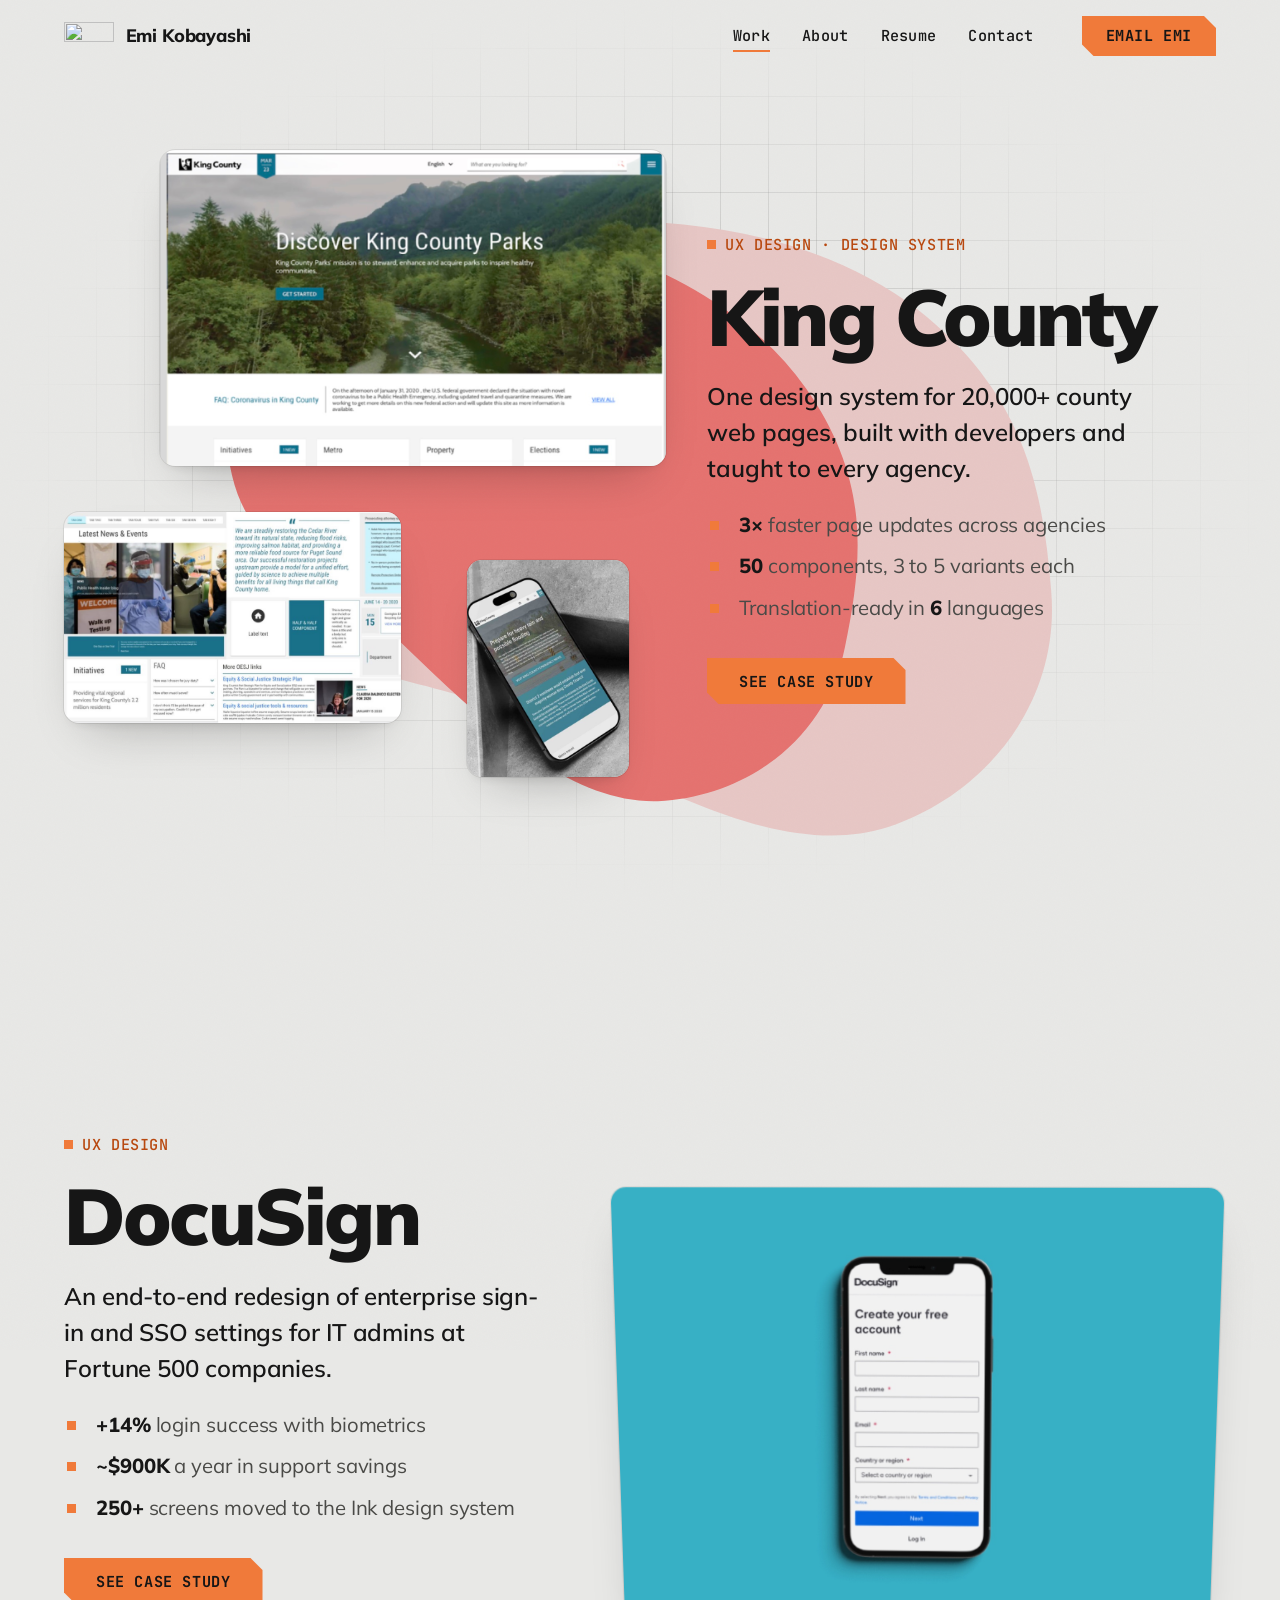
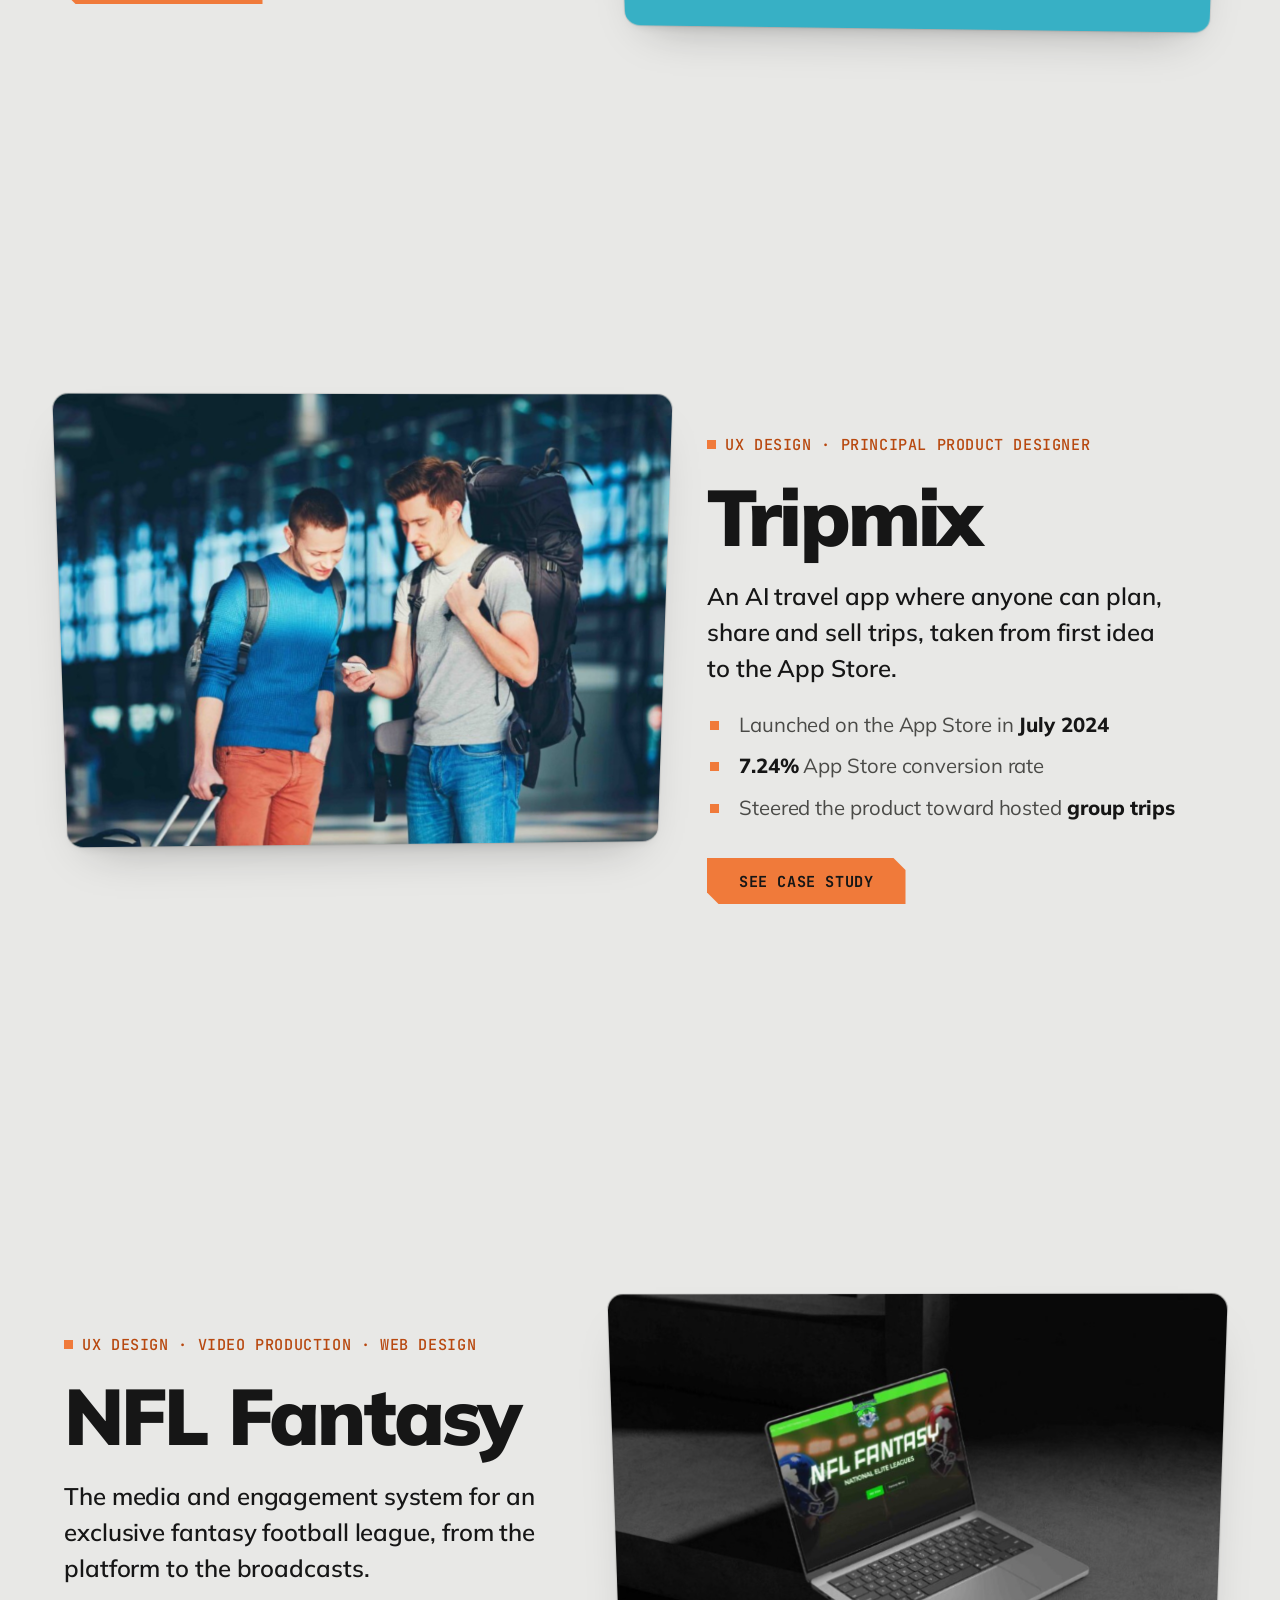
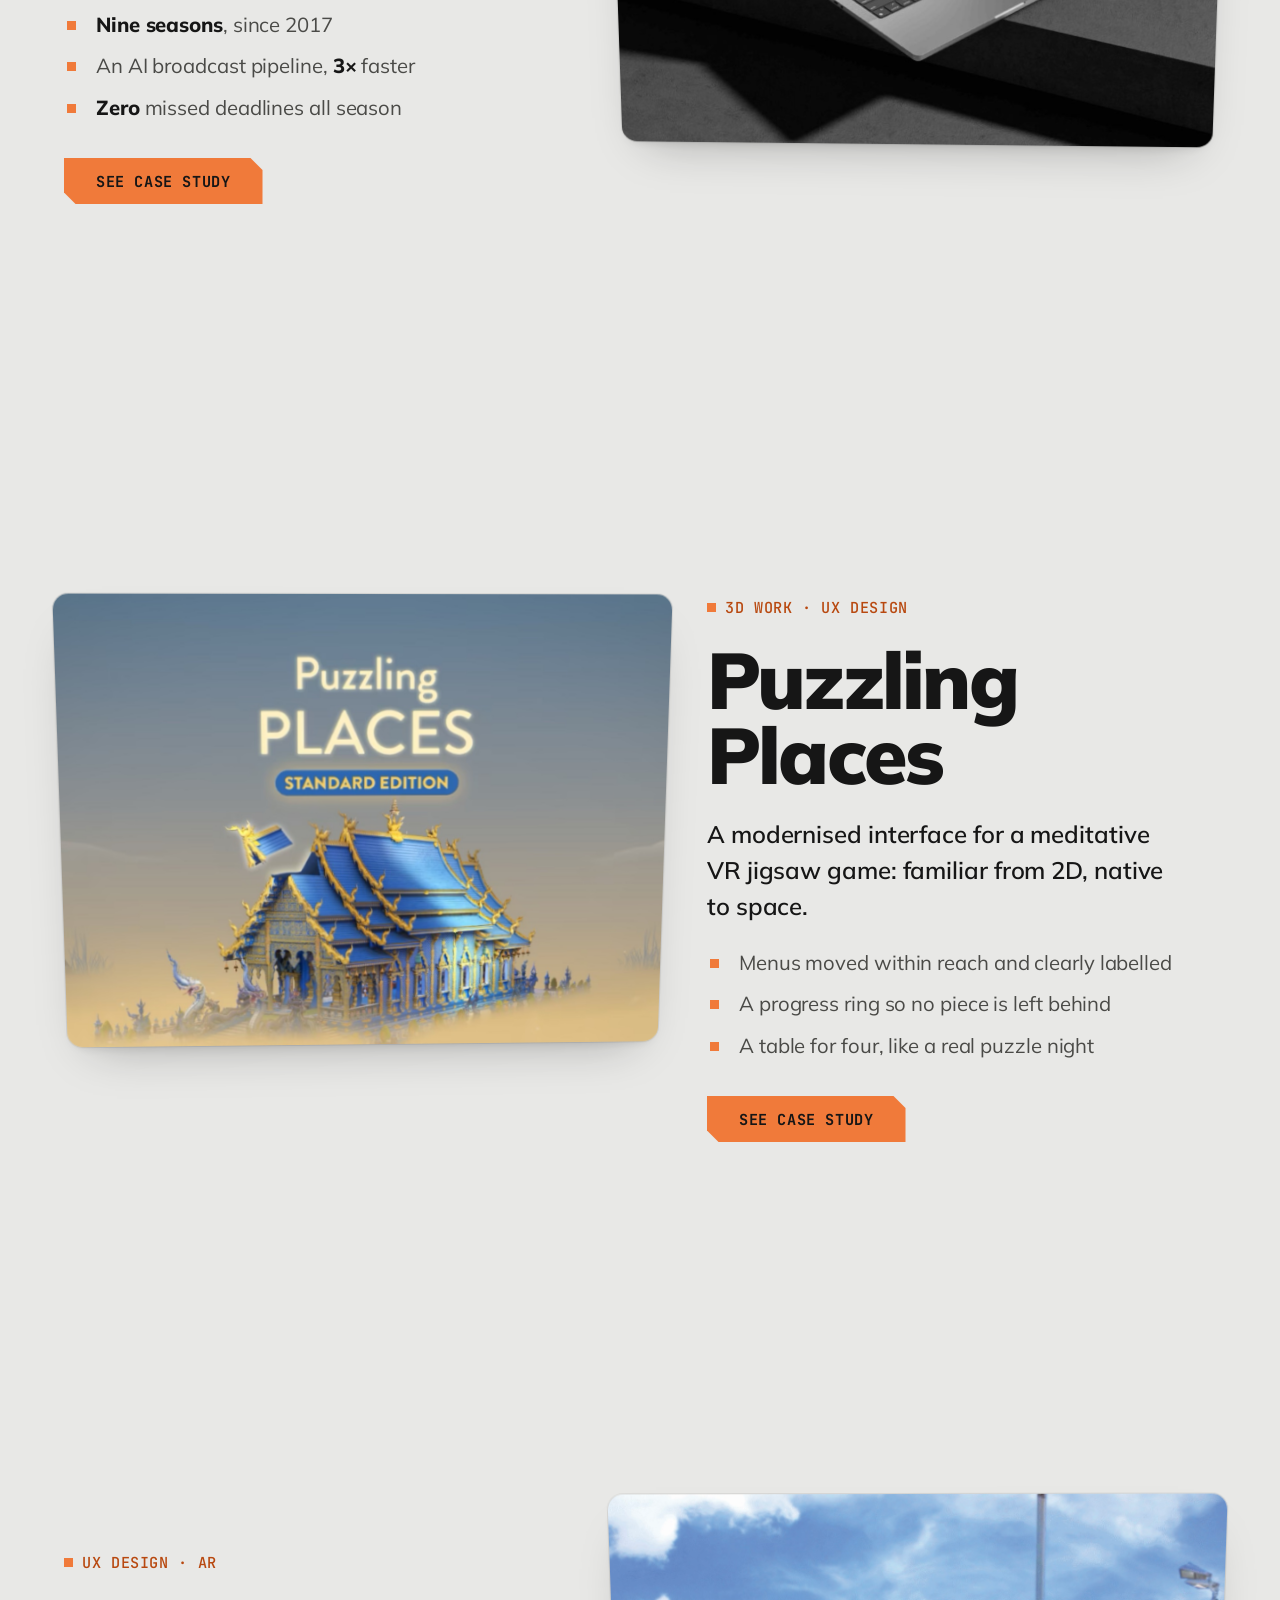
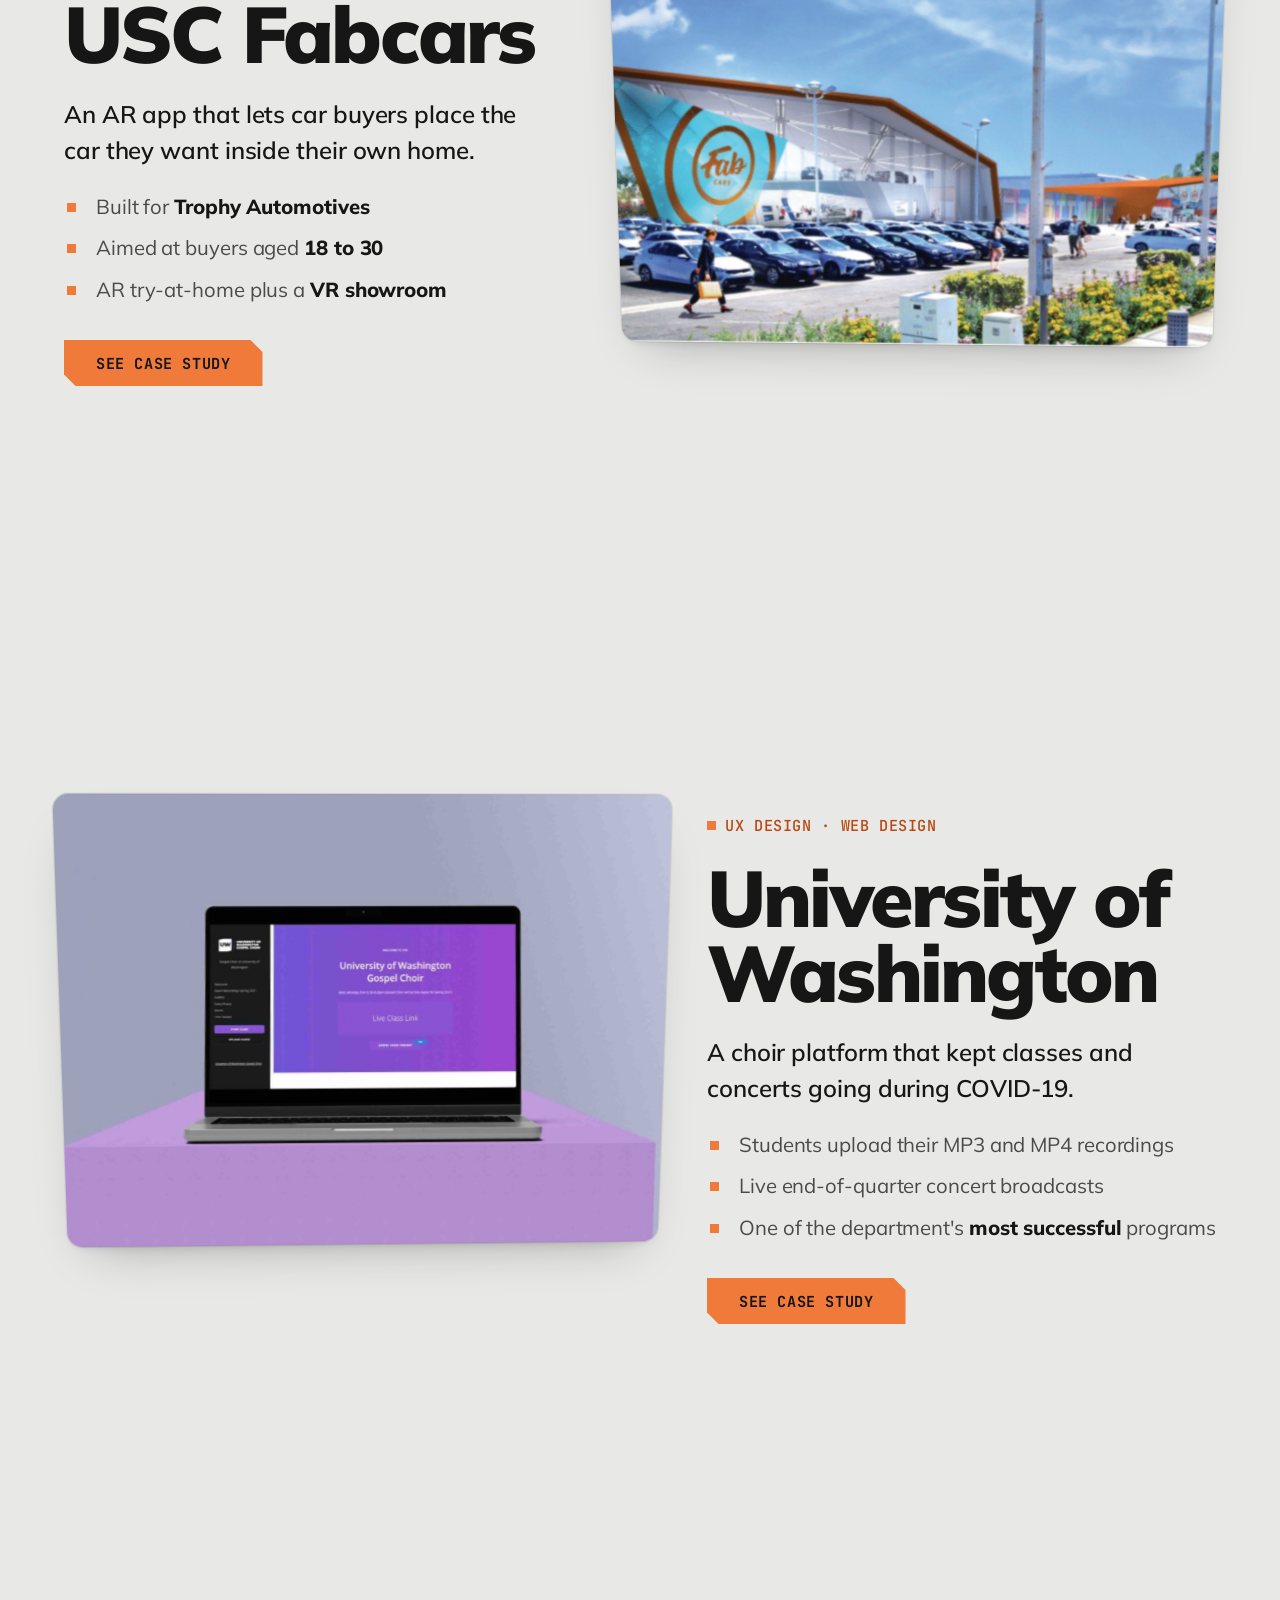
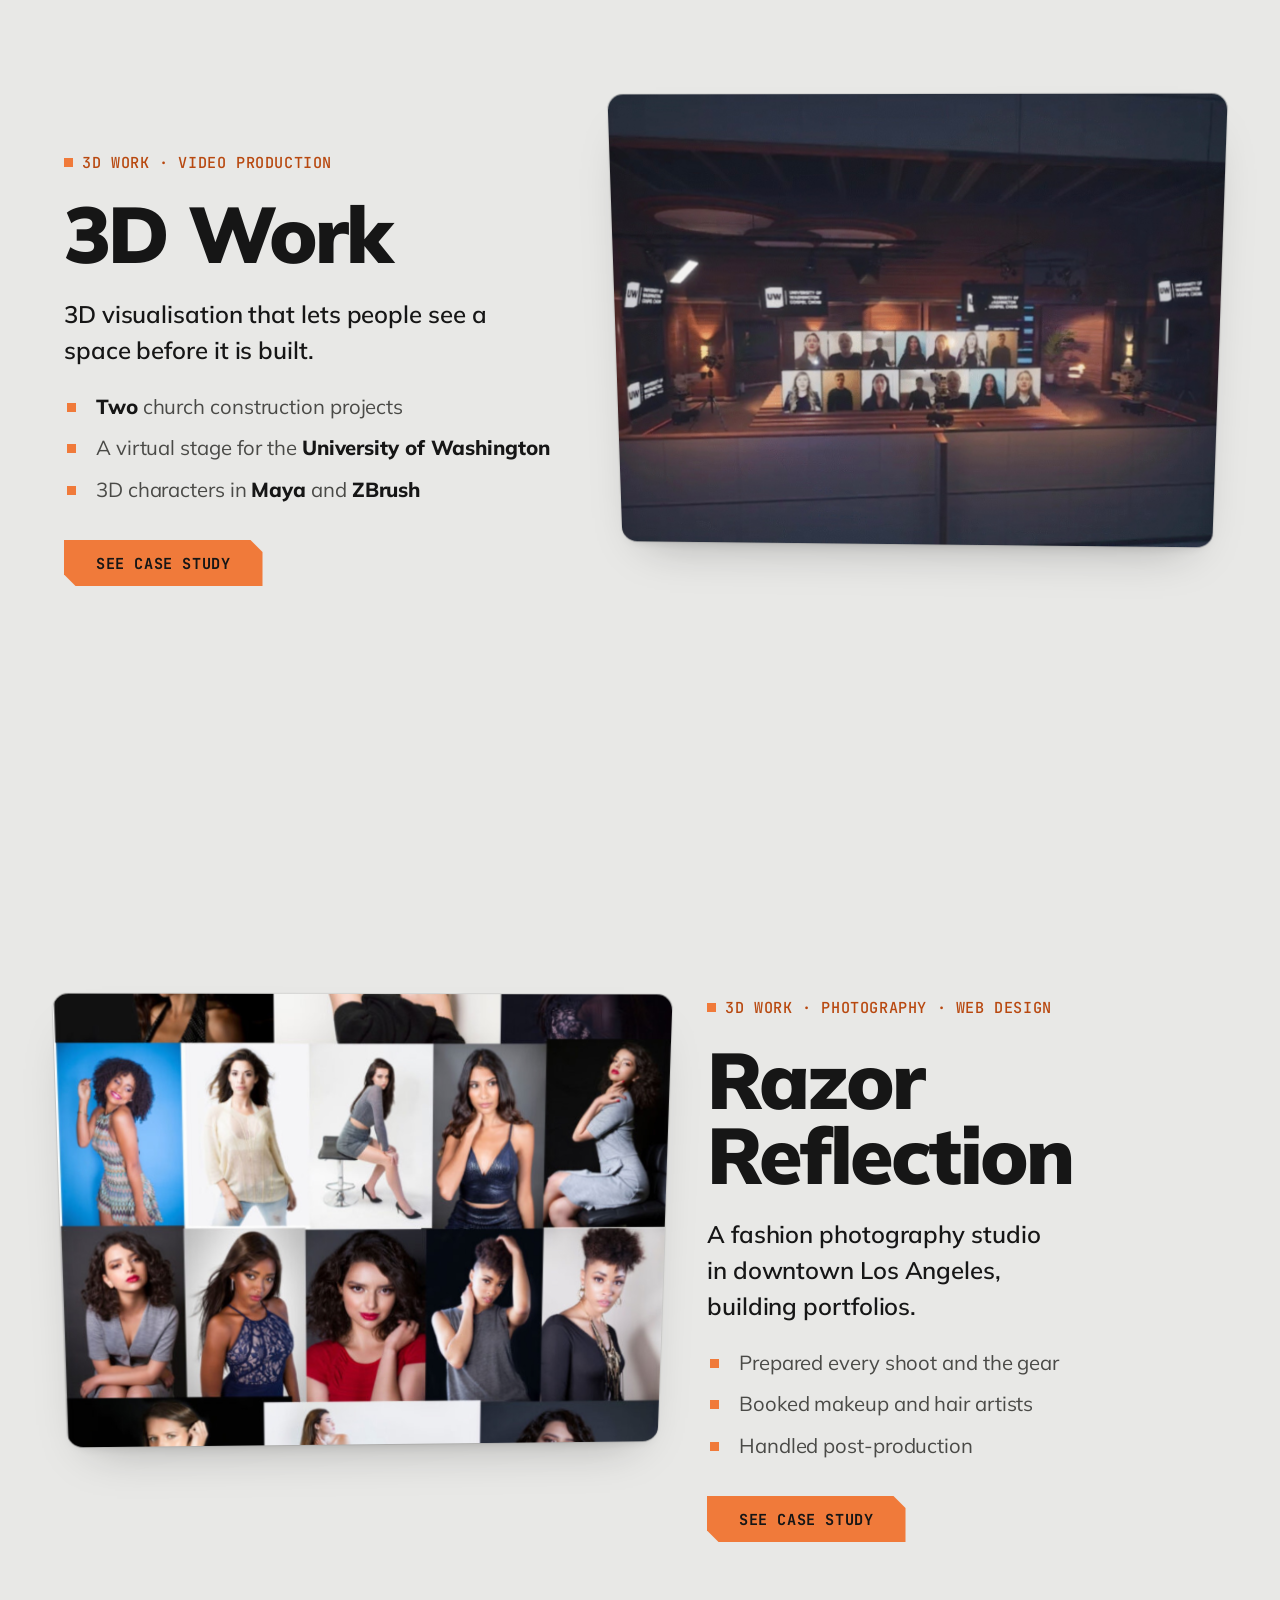
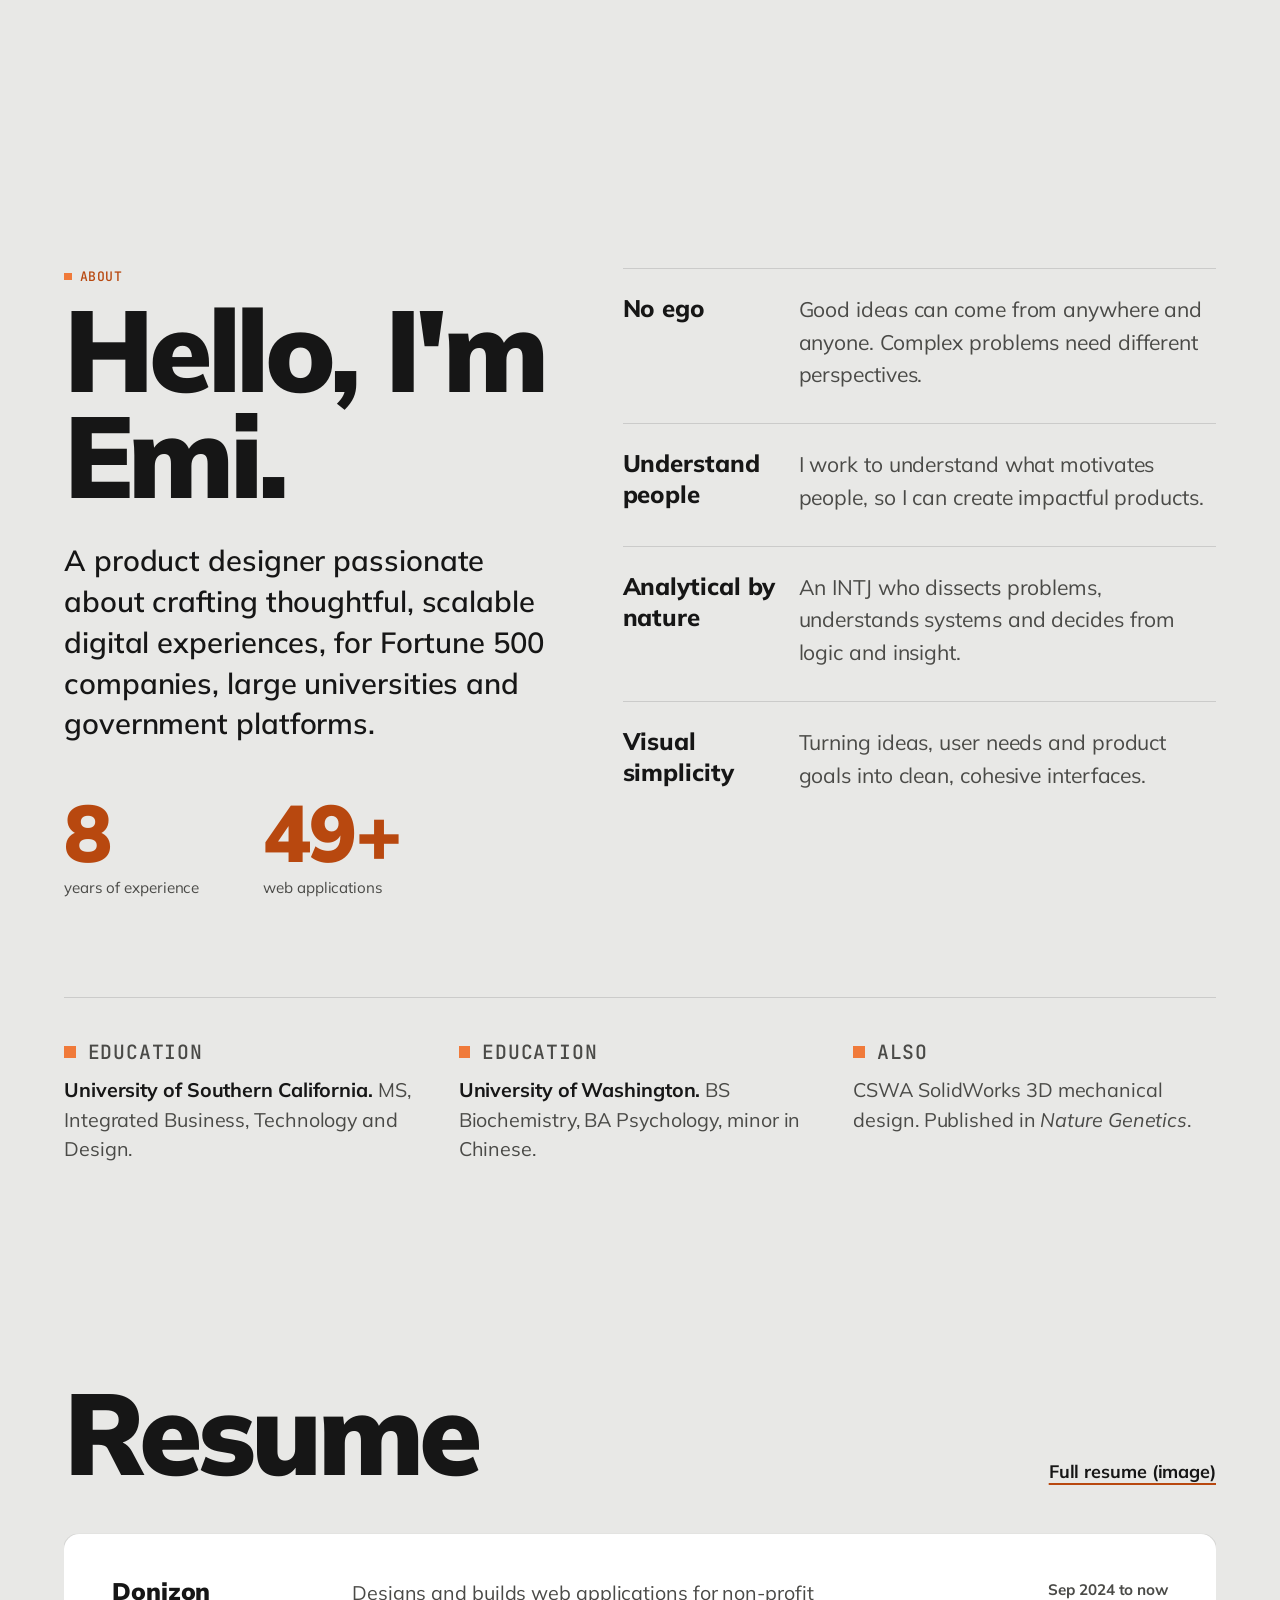
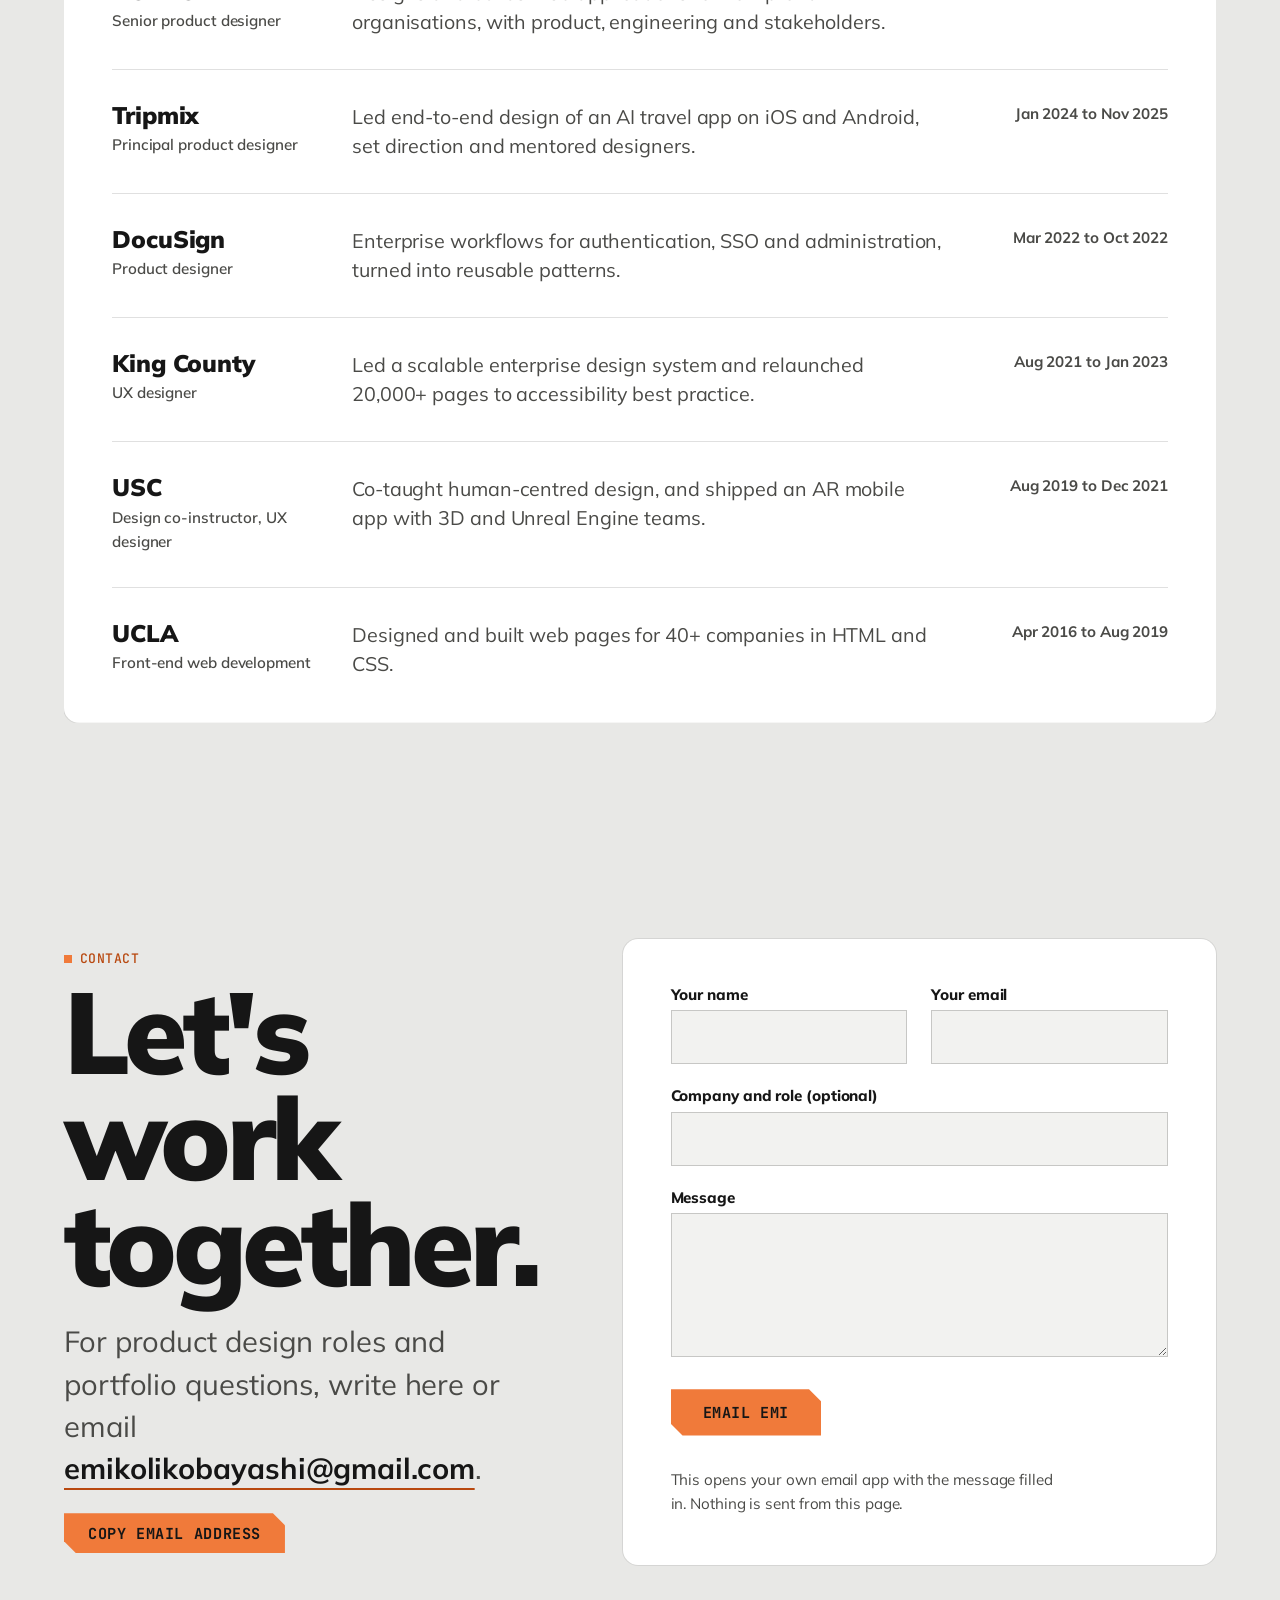
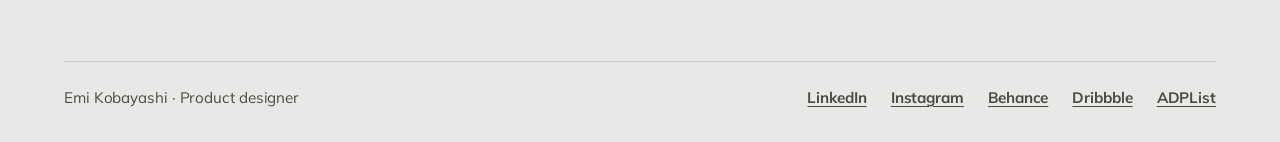
==== commit d68ceefa: "Add files via upload" ====
--- a/index.html
+++ b/index.html
@@ -10,7 +10,7 @@
 <link rel="preconnect" href="https://fonts.gstatic.com" crossorigin>
 <link rel="stylesheet" href="https://fonts.googleapis.com/css2?family=JetBrains+Mono:wght@500;700&family=Mulish:wght@400;600;700;800;900&display=swap">
 <link rel="stylesheet" href="scrollcraft.css?v=3">
-<link rel="stylesheet" href="site.css?v=16">
+<link rel="stylesheet" href="site.css?v=17">
 <script>
   /* Test hook, not a feature: ?motion=reduce forces the reduced-motion path in
      browsers that cannot emulate the media query. Must run before the engine. */
--- a/site.css
+++ b/site.css
@@ -136,7 +136,9 @@
     background: var(--sc-canvas); color: var(--sc-ink); font: 700 var(--sc-t-sm)/1 var(--sc-font-text);
   }
 }
-@media (max-width: 420px) { .bar__name { display: none; } }
+/* Phones: keep the logo and name, drop the background grid. */
+@media (max-width: 420px) { .bar__mark img { width: 2.6rem; } .bar__name { font-size: var(--sc-t-sm); } }
+@media (max-width: 760px) { body::before { display: none; } }
 
 /* ----------------------------------------------------------- the cursor -- */
 /* Two layers: a solid black dot on top, a larger see-through orange disc below
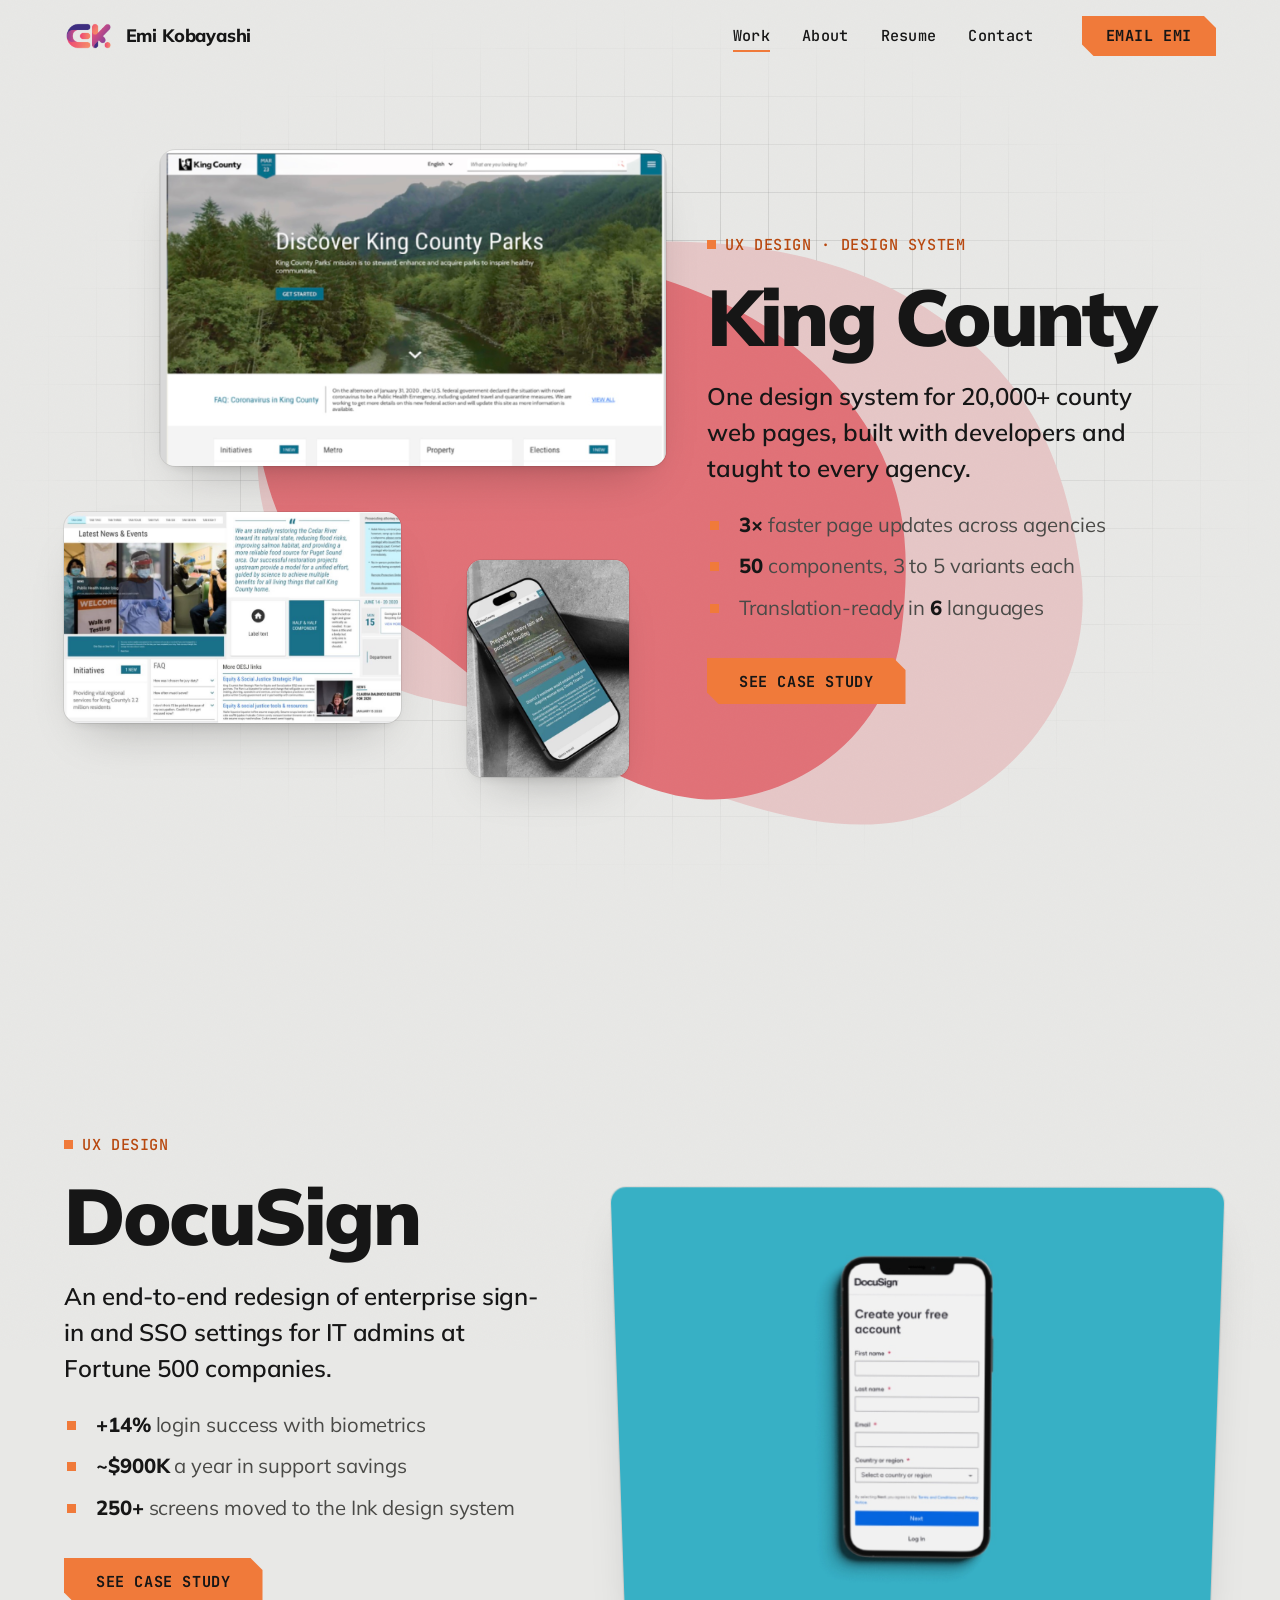
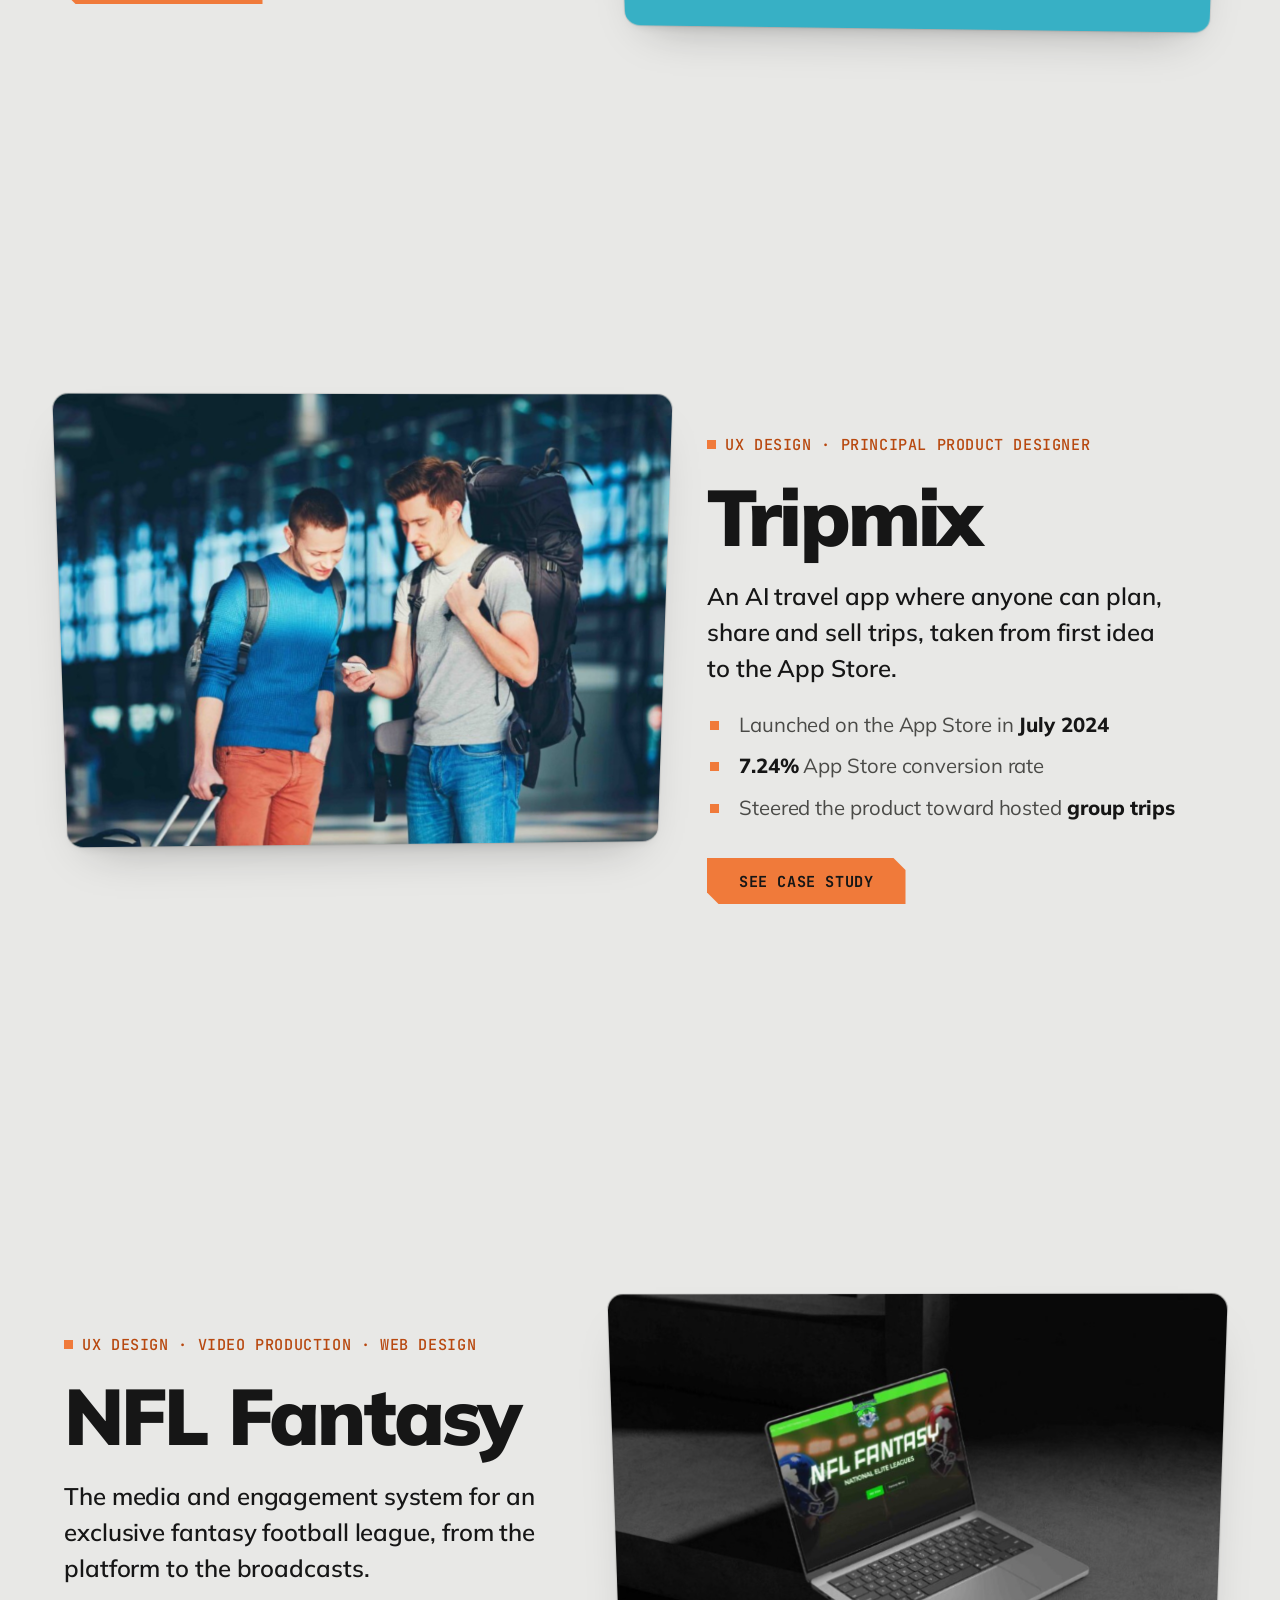
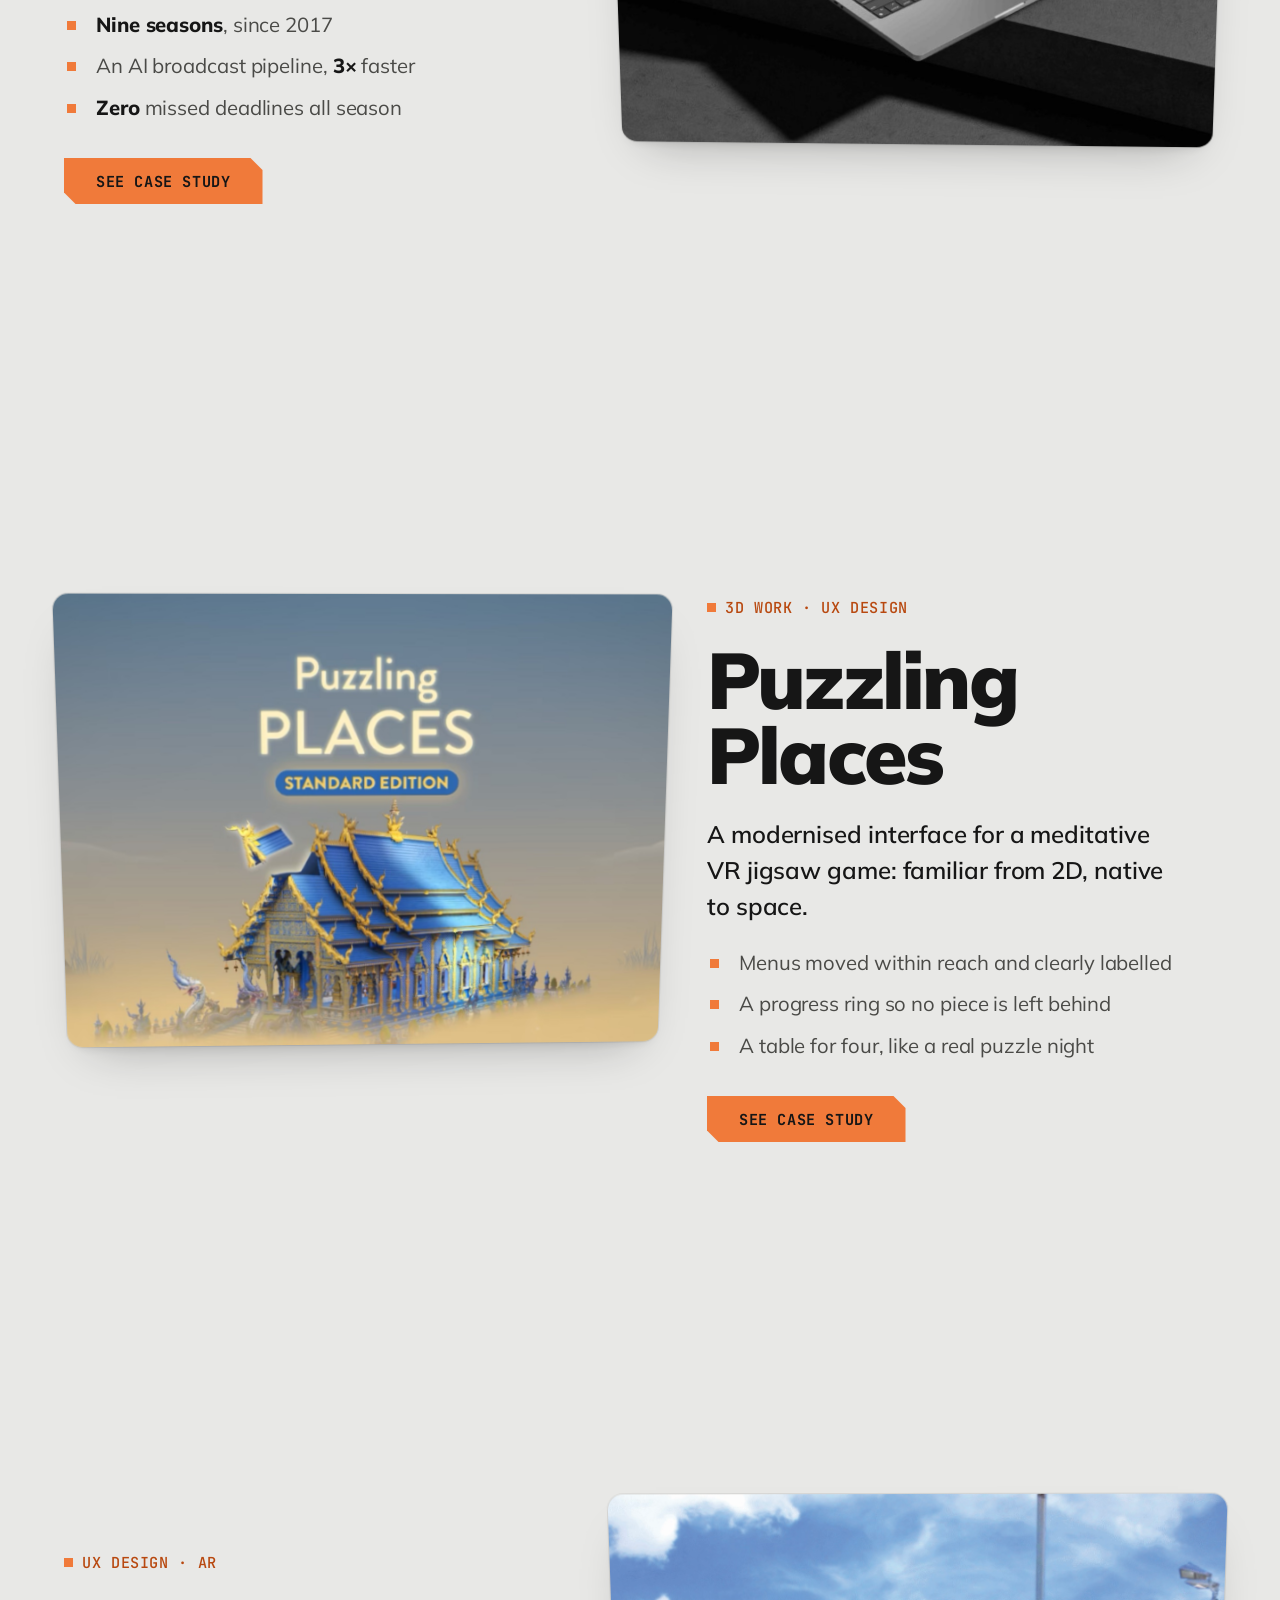
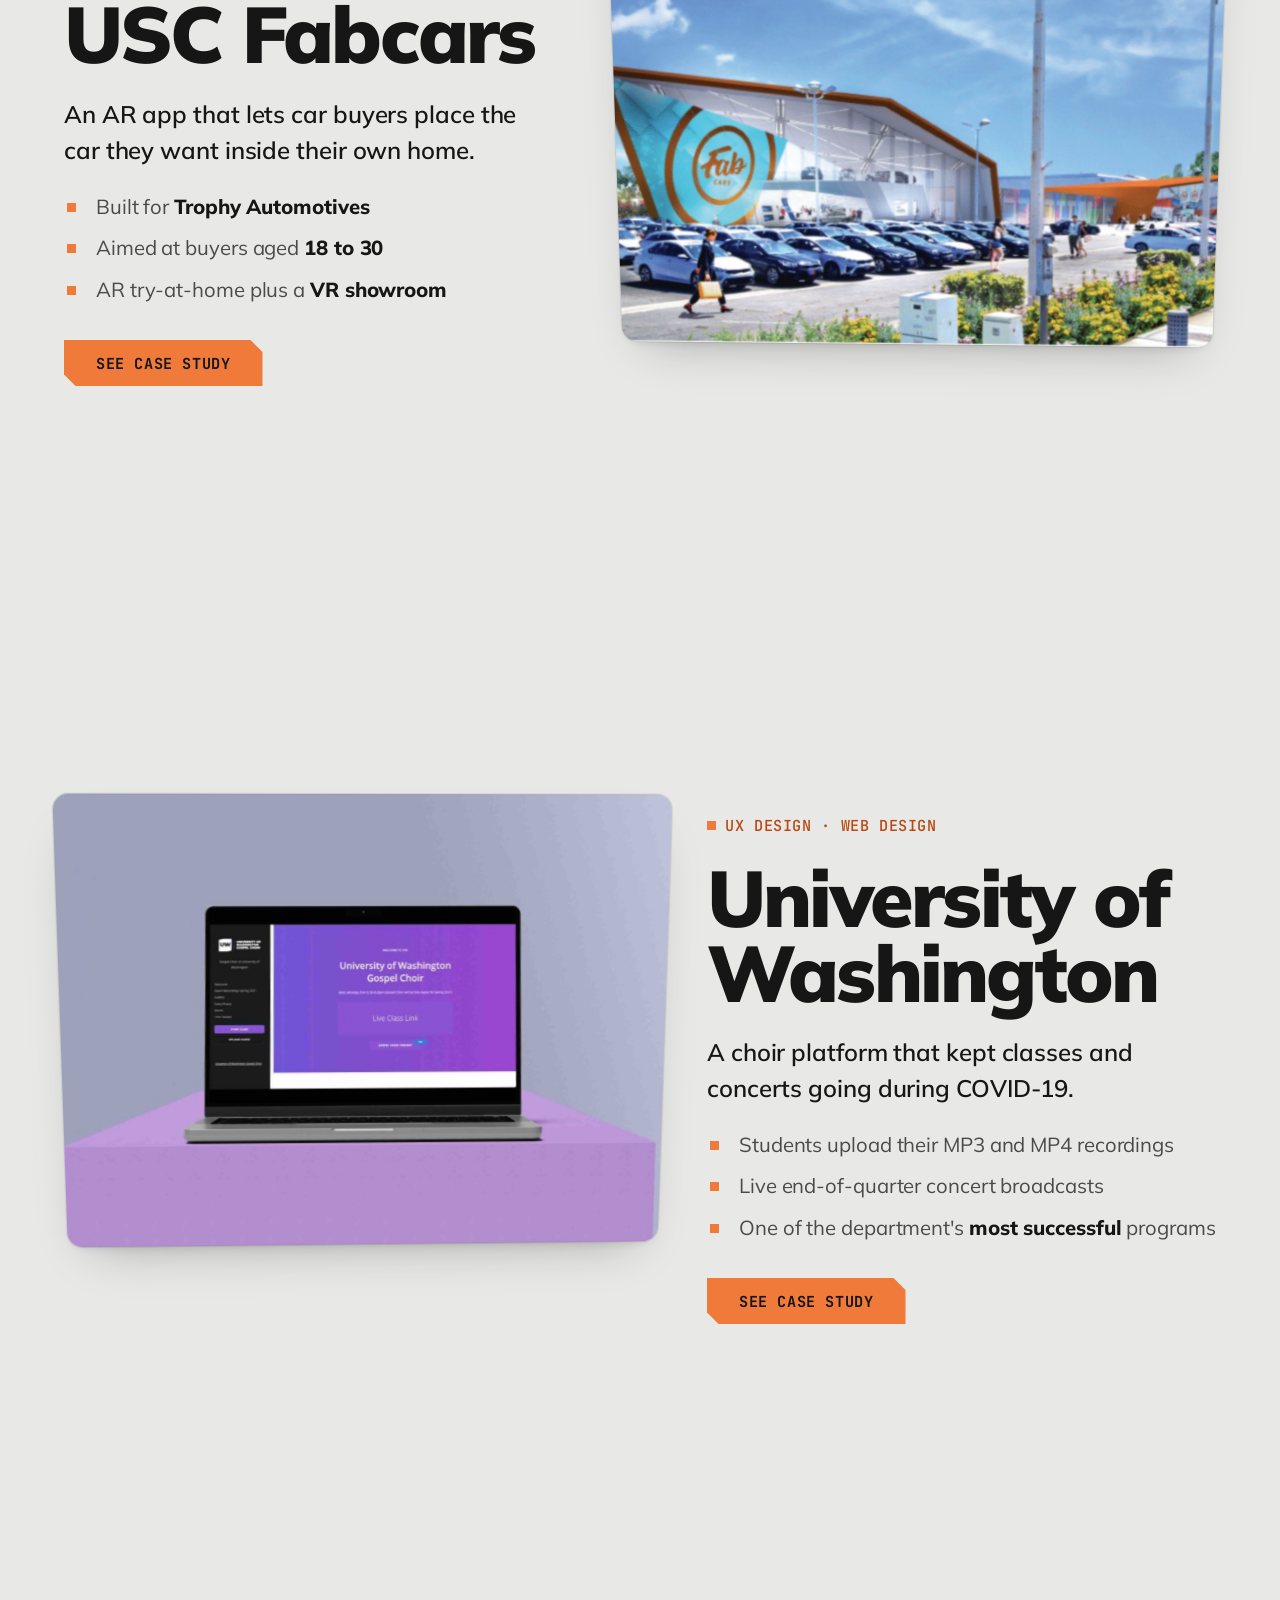
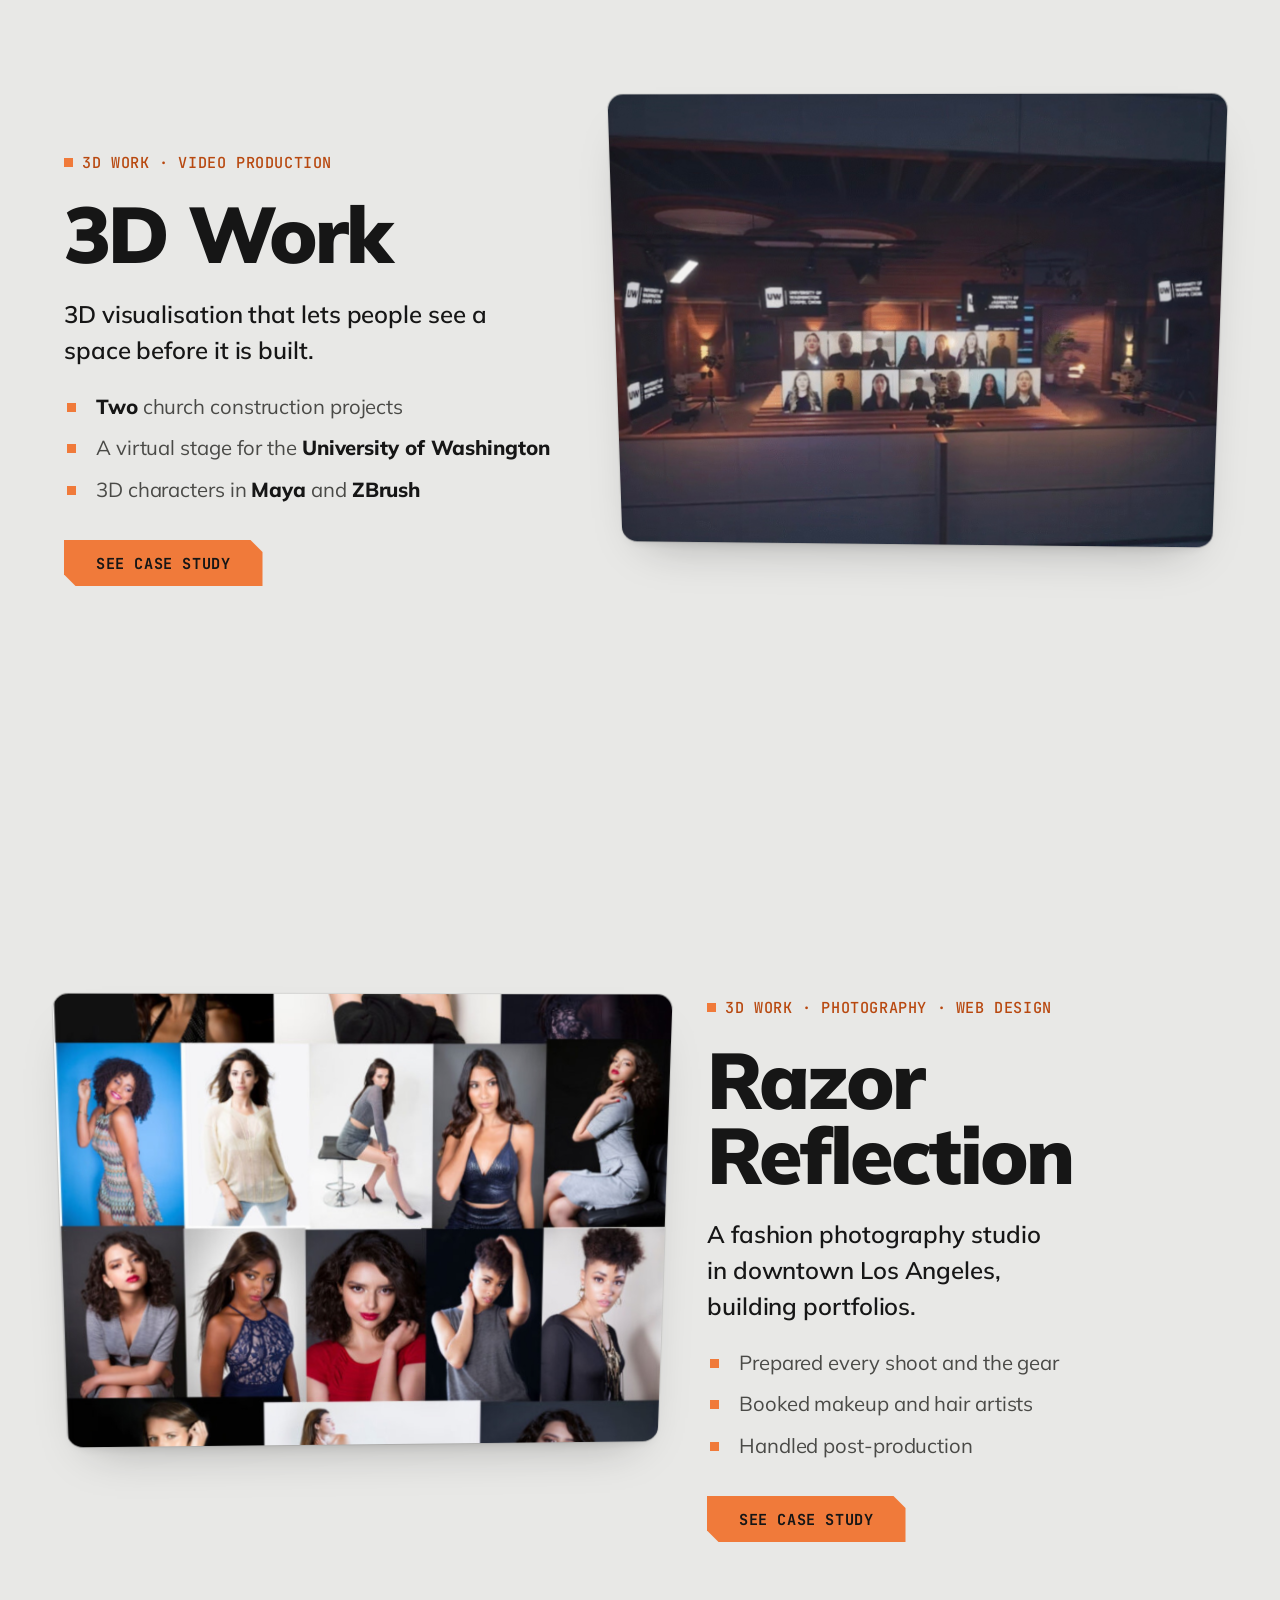
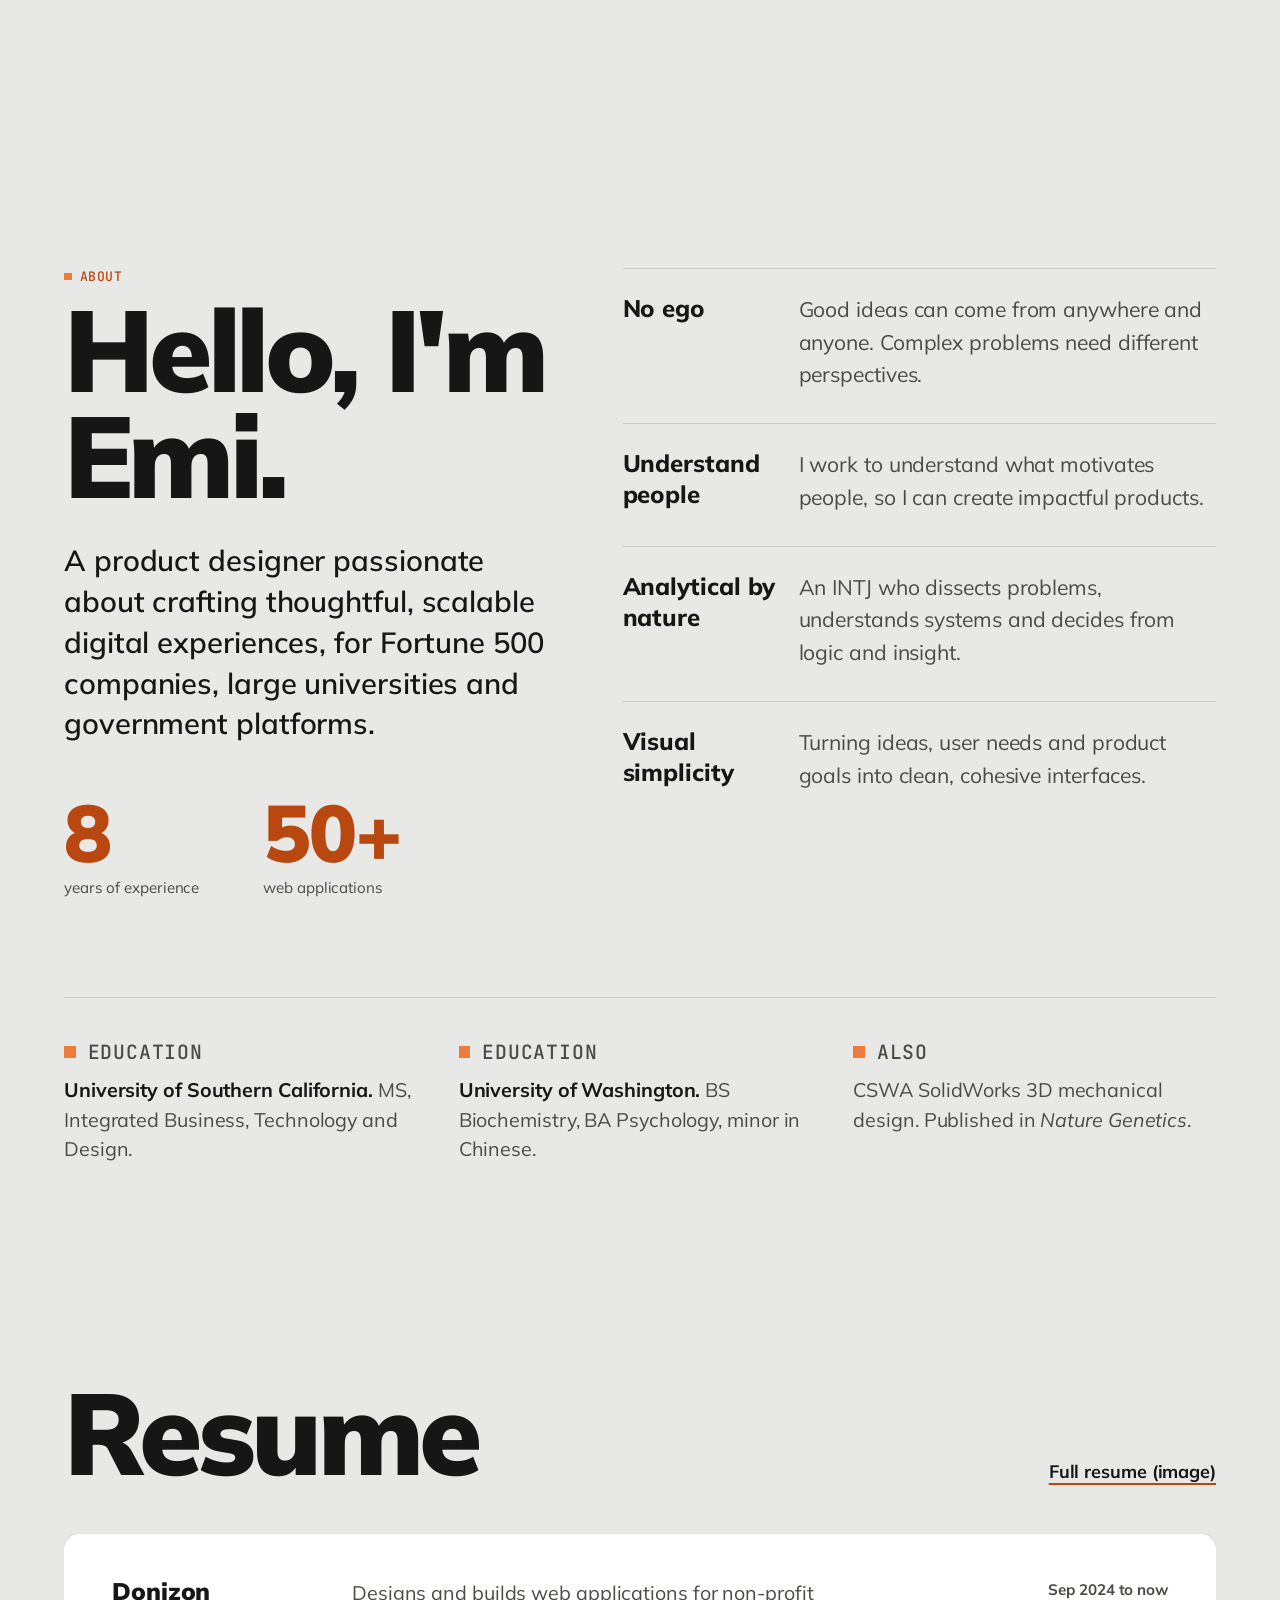
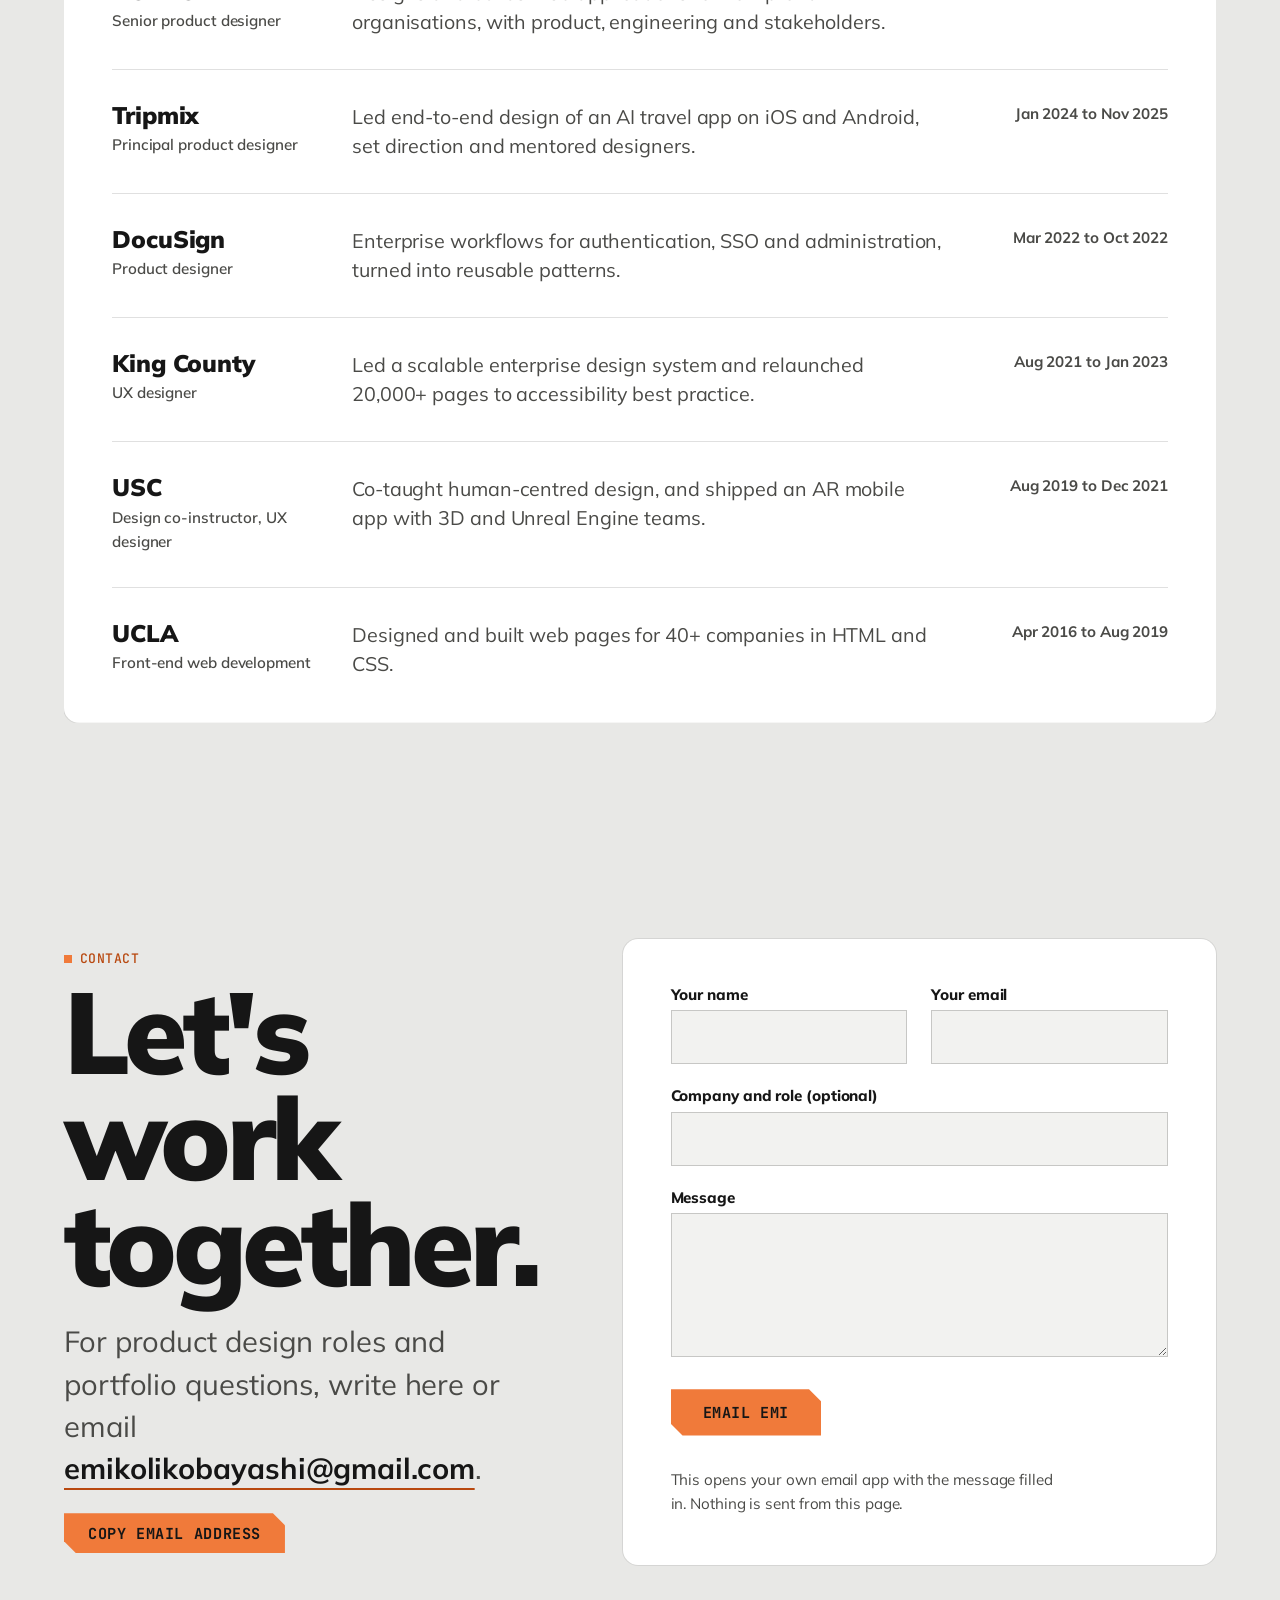
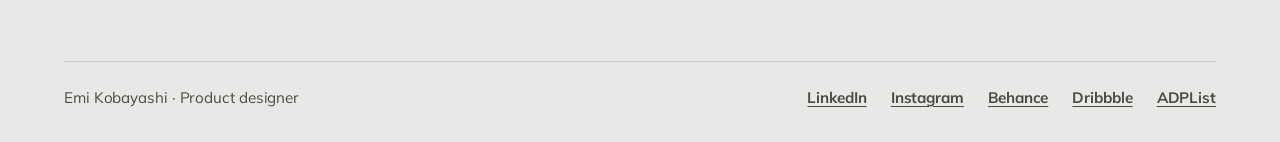
==== commit 734ece01: "Add files via upload" ====
--- a/index.html
+++ b/index.html
@@ -5,7 +5,7 @@
 <meta name="viewport" content="width=device-width, initial-scale=1, viewport-fit=cover">
 <title>Emi Kobayashi · Product designer</title>
 <meta name="description" content="Selected work by Emi Kobayashi, a product designer who builds design systems and visual interfaces people enjoy using.">
-<link rel="icon" href="img/2025-12-EK-Logo-scaled.png">
+<link rel="icon" href="2025-12-EK-Logo-scaled.png">
 <link rel="preconnect" href="https://fonts.googleapis.com">
 <link rel="preconnect" href="https://fonts.gstatic.com" crossorigin>
 <link rel="stylesheet" href="https://fonts.googleapis.com/css2?family=JetBrains+Mono:wght@500;700&family=Mulish:wght@400;600;700;800;900&display=swap">
@@ -180,7 +180,7 @@
 
 <header class="bar" id="bar">
   <a class="bar__mark" href="#top" aria-label="Emi Kobayashi, back to top">
-    <img src="img/2025-12-EK-Logo-scaled.png" width="64" height="40" alt="">
+    <img src="2025-12-EK-Logo-scaled.png" width="64" height="40" alt="">
     <span class="bar__name">Emi Kobayashi</span>
   </a>
   <nav class="bar__nav" aria-label="Main">
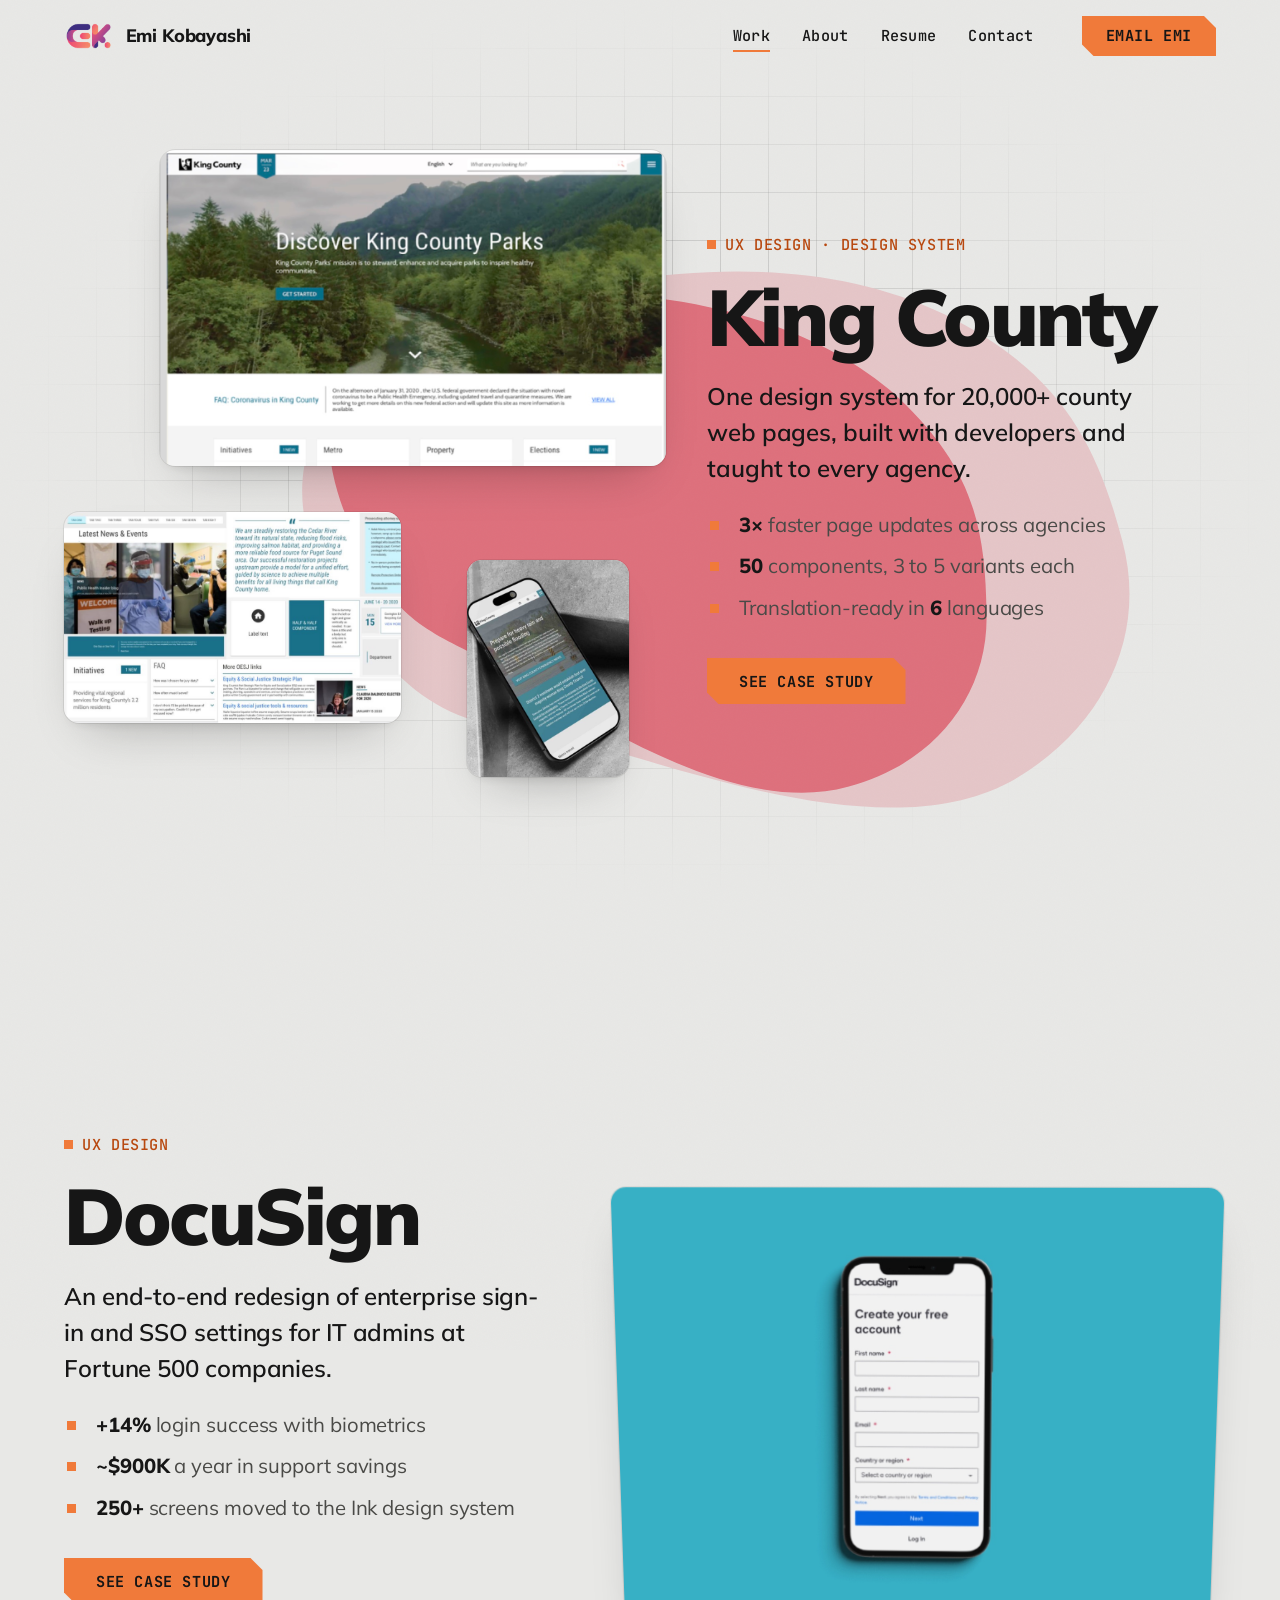
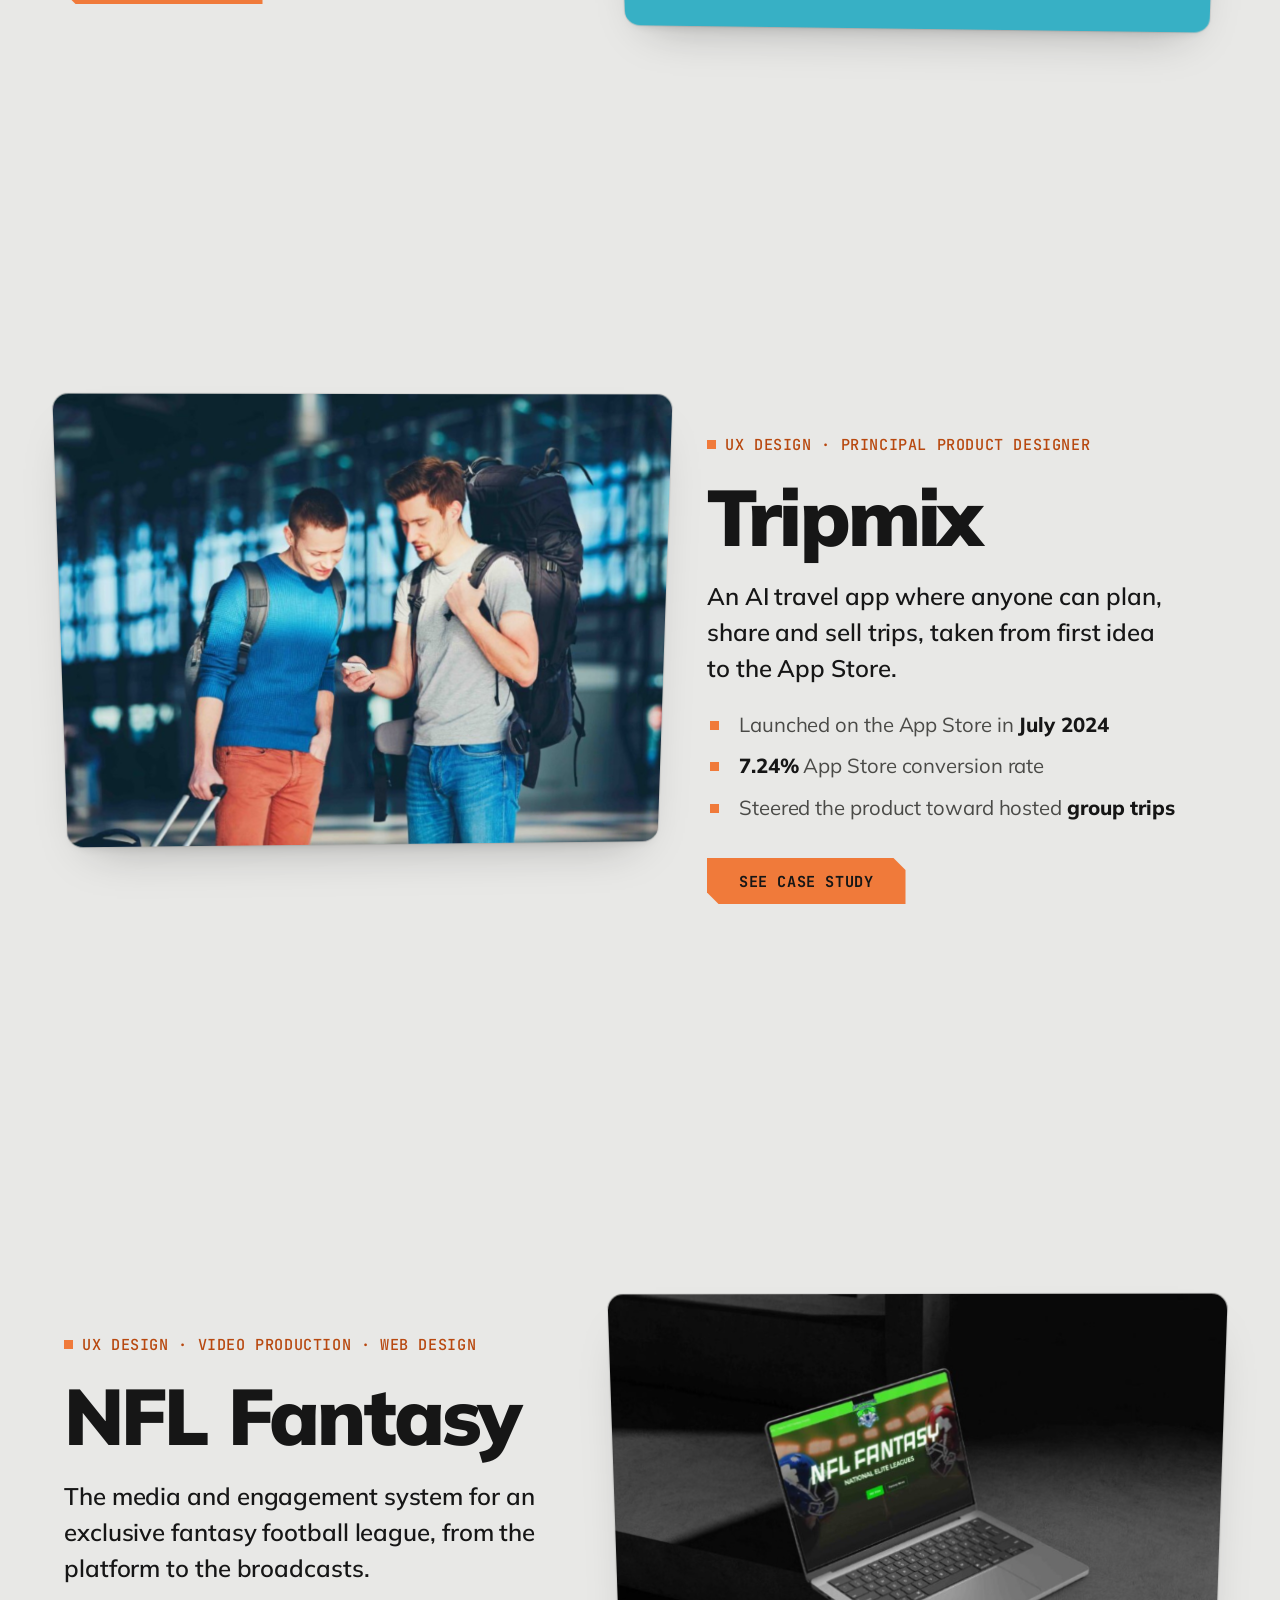
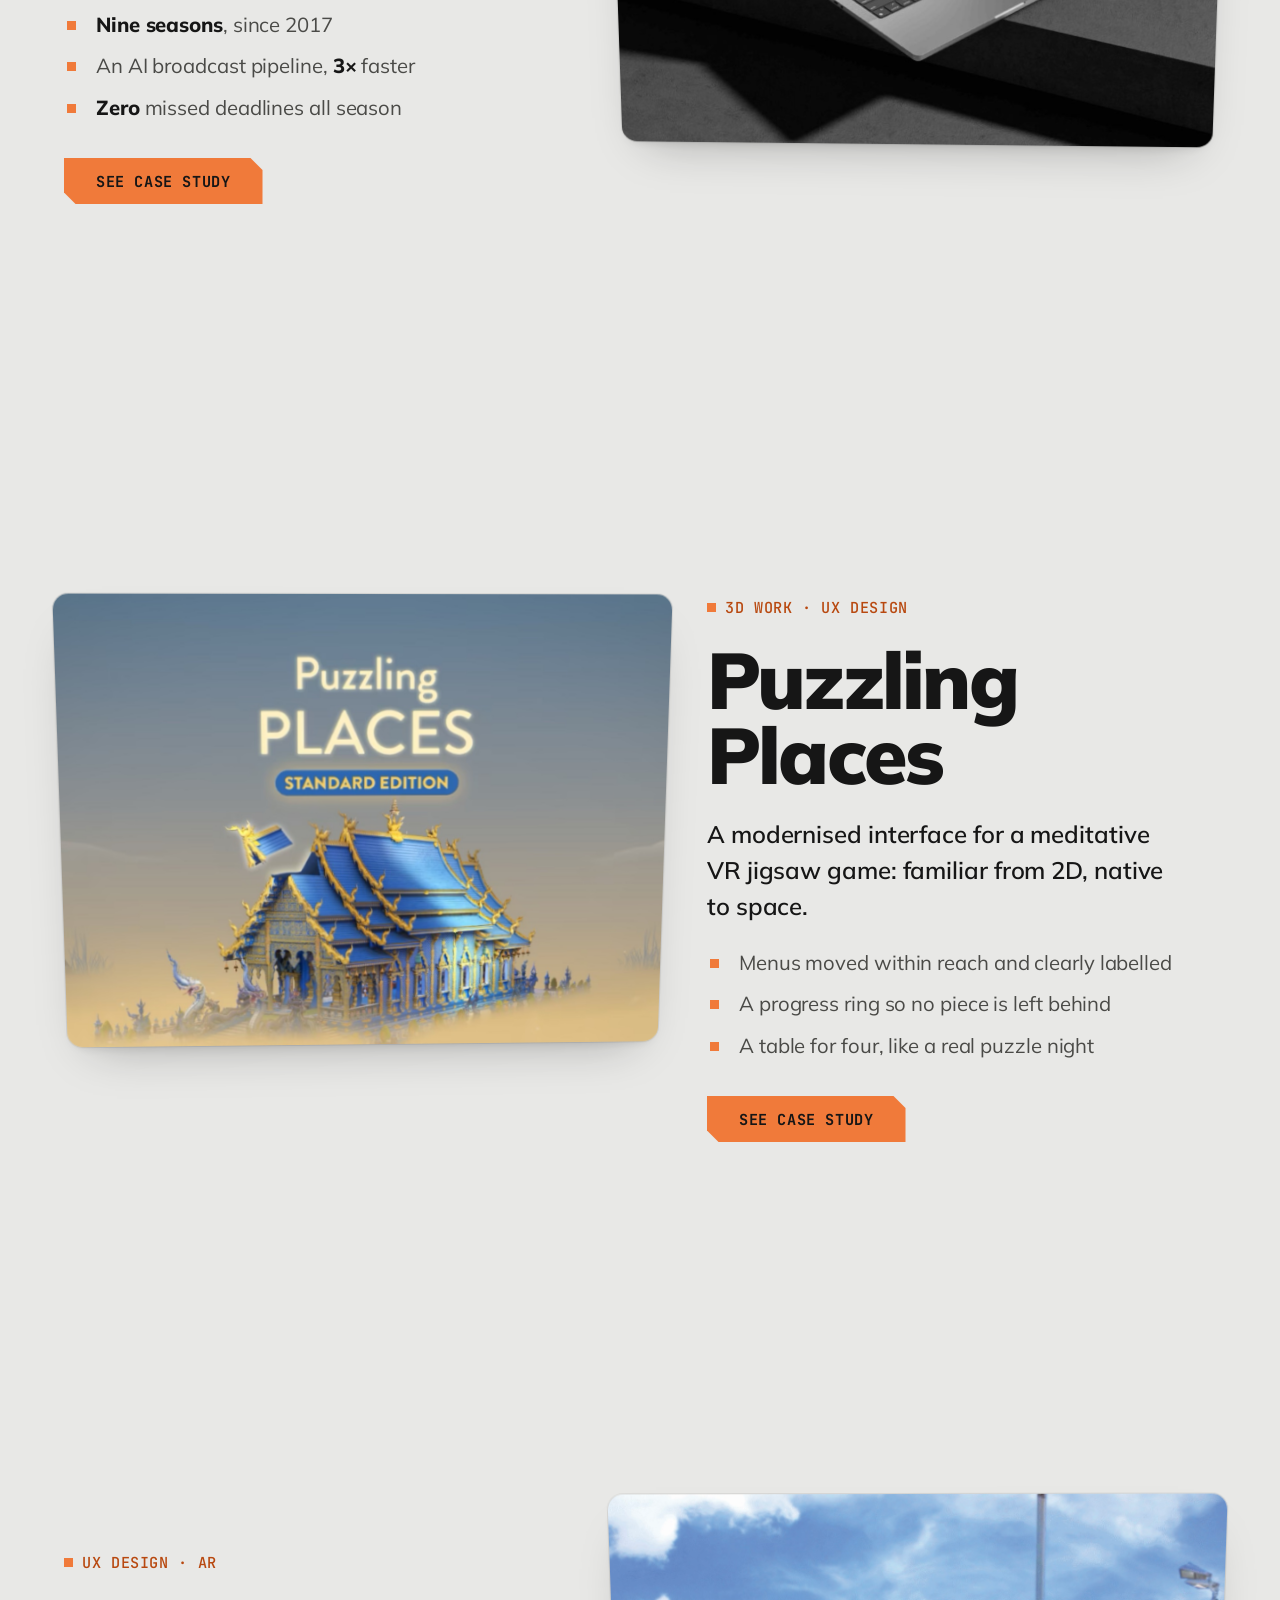
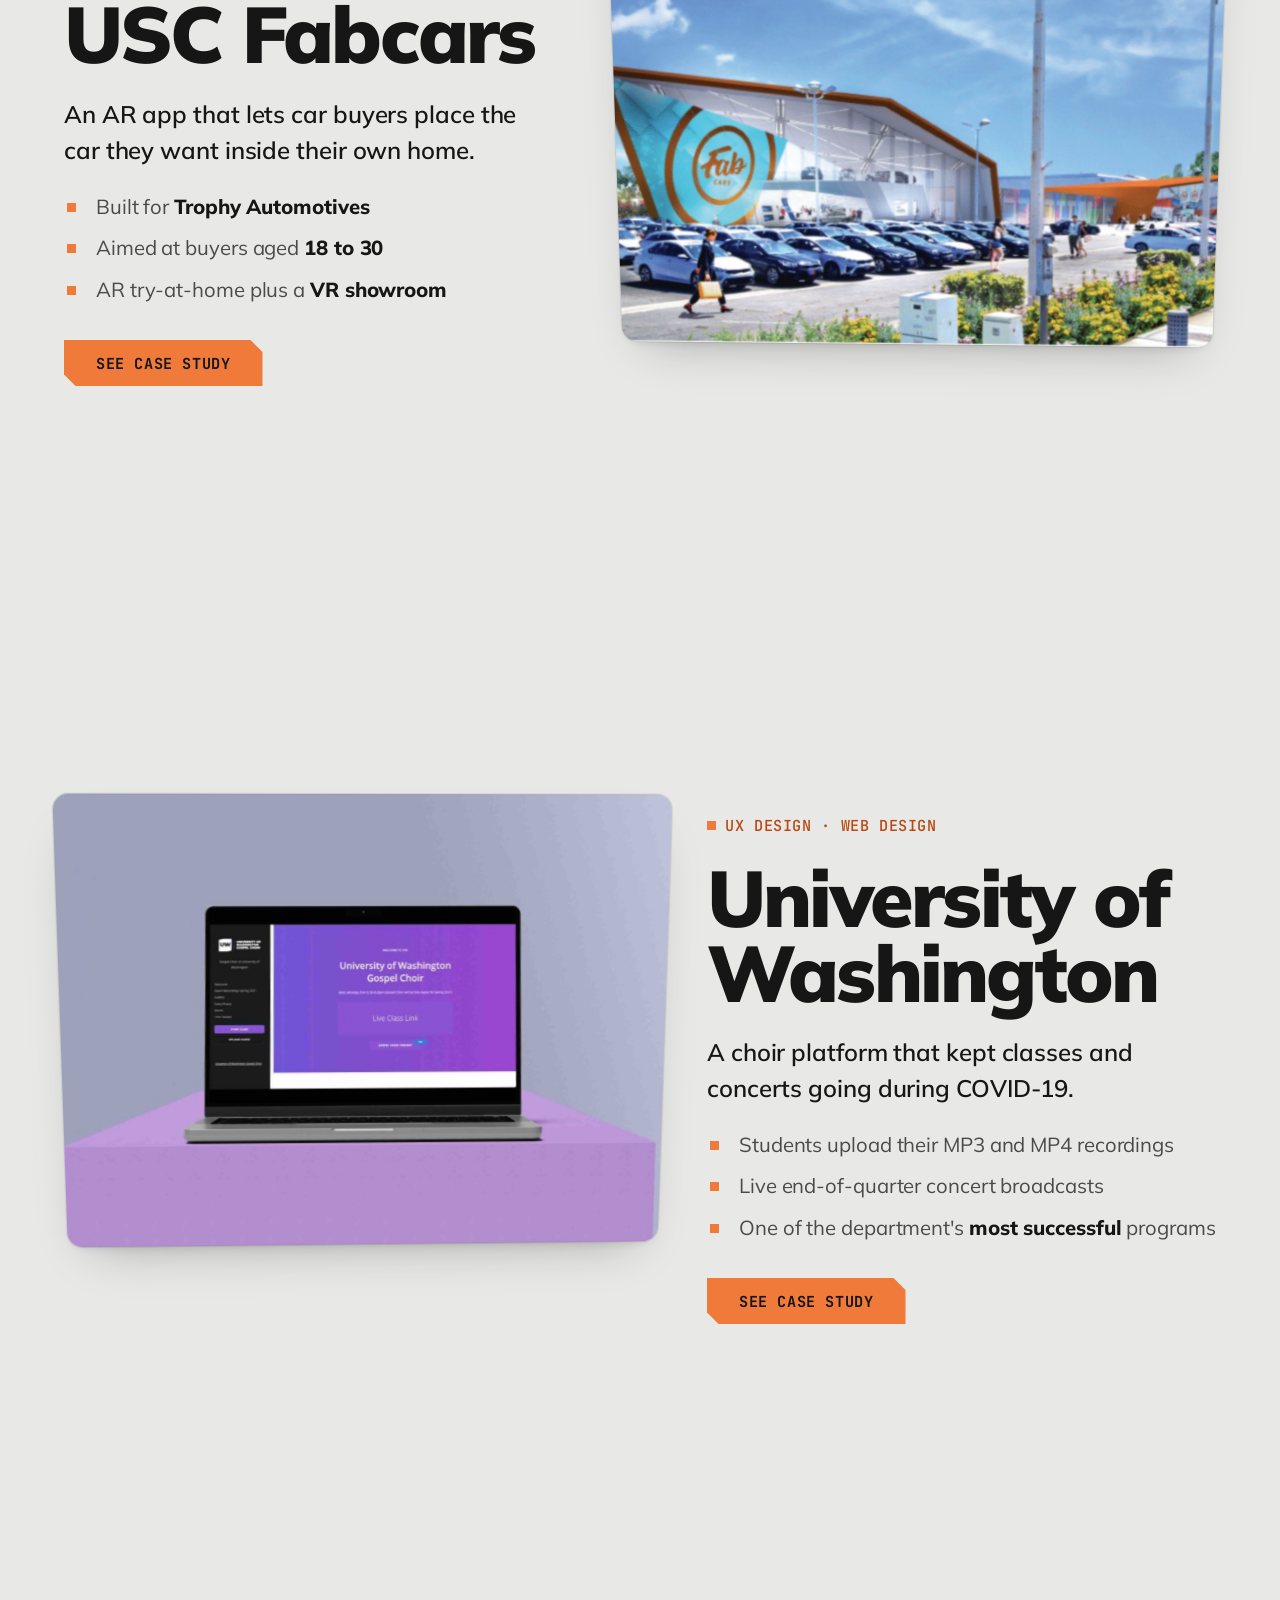
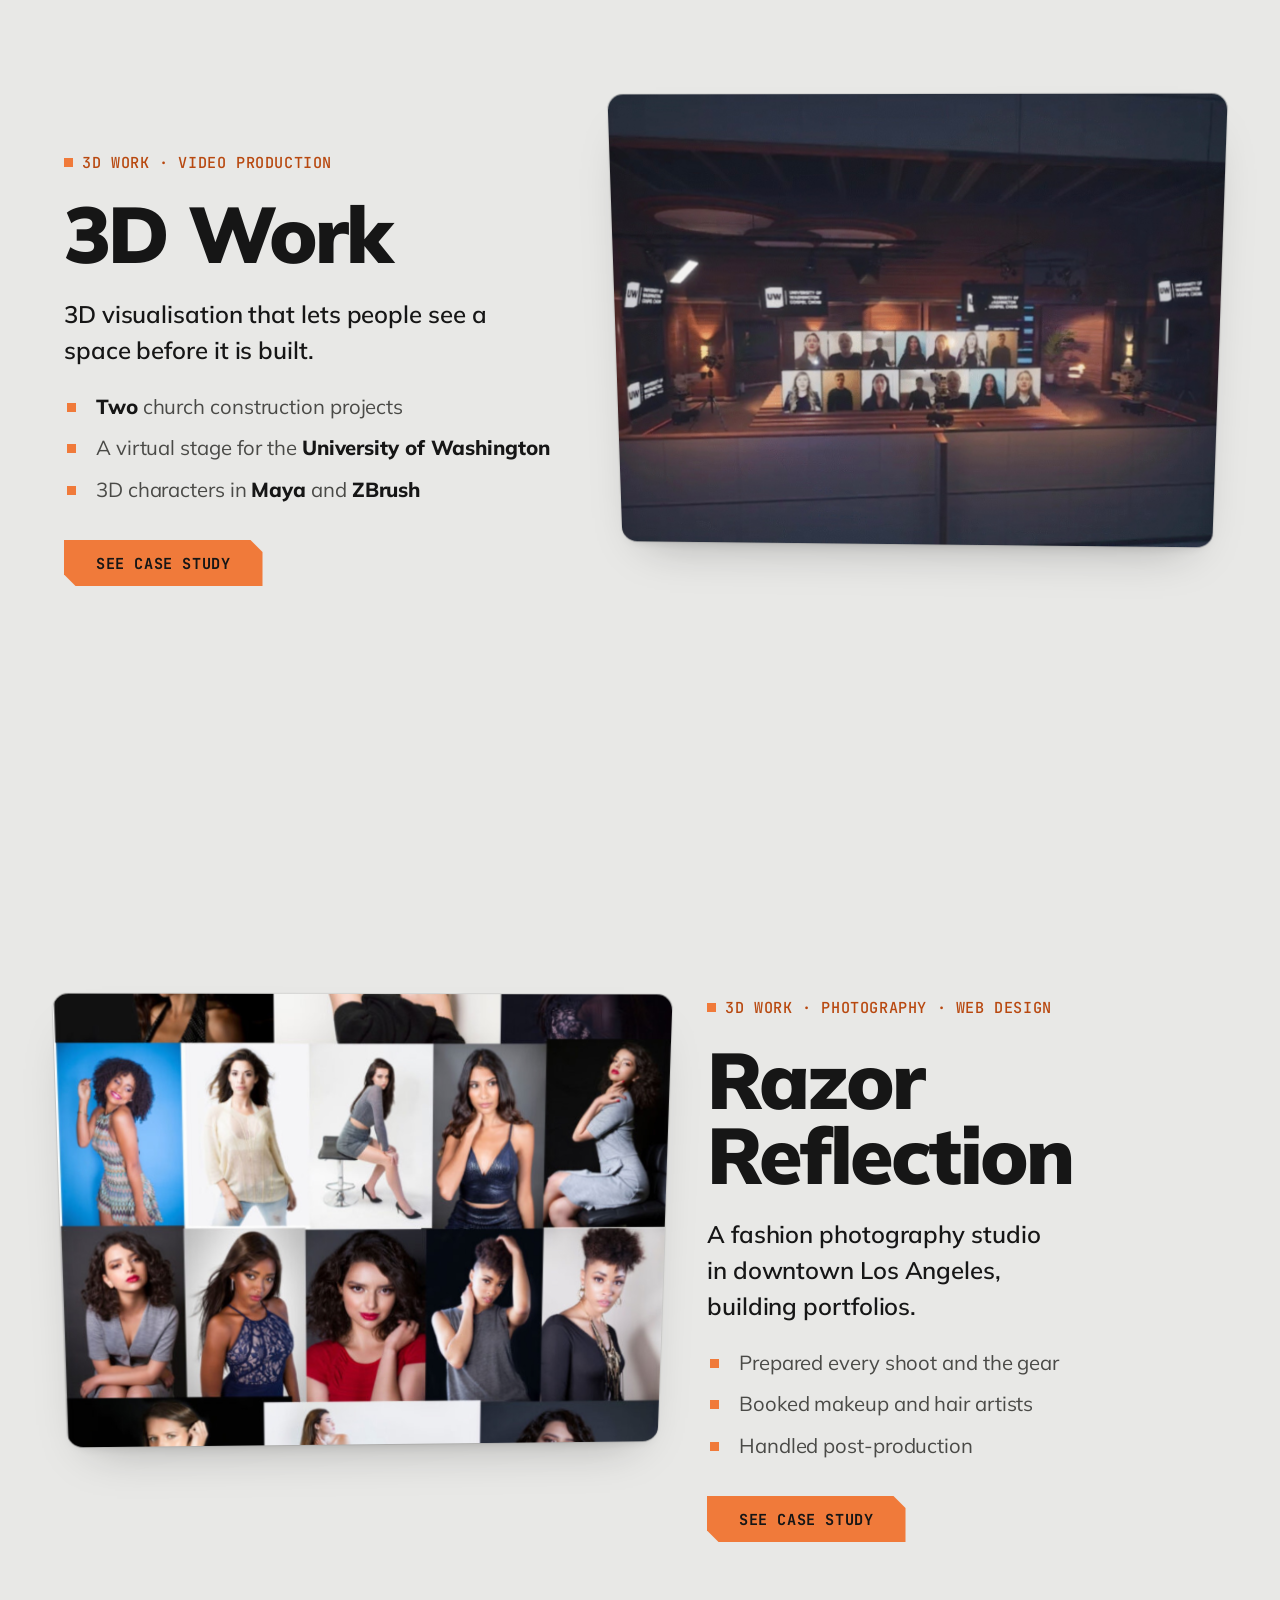
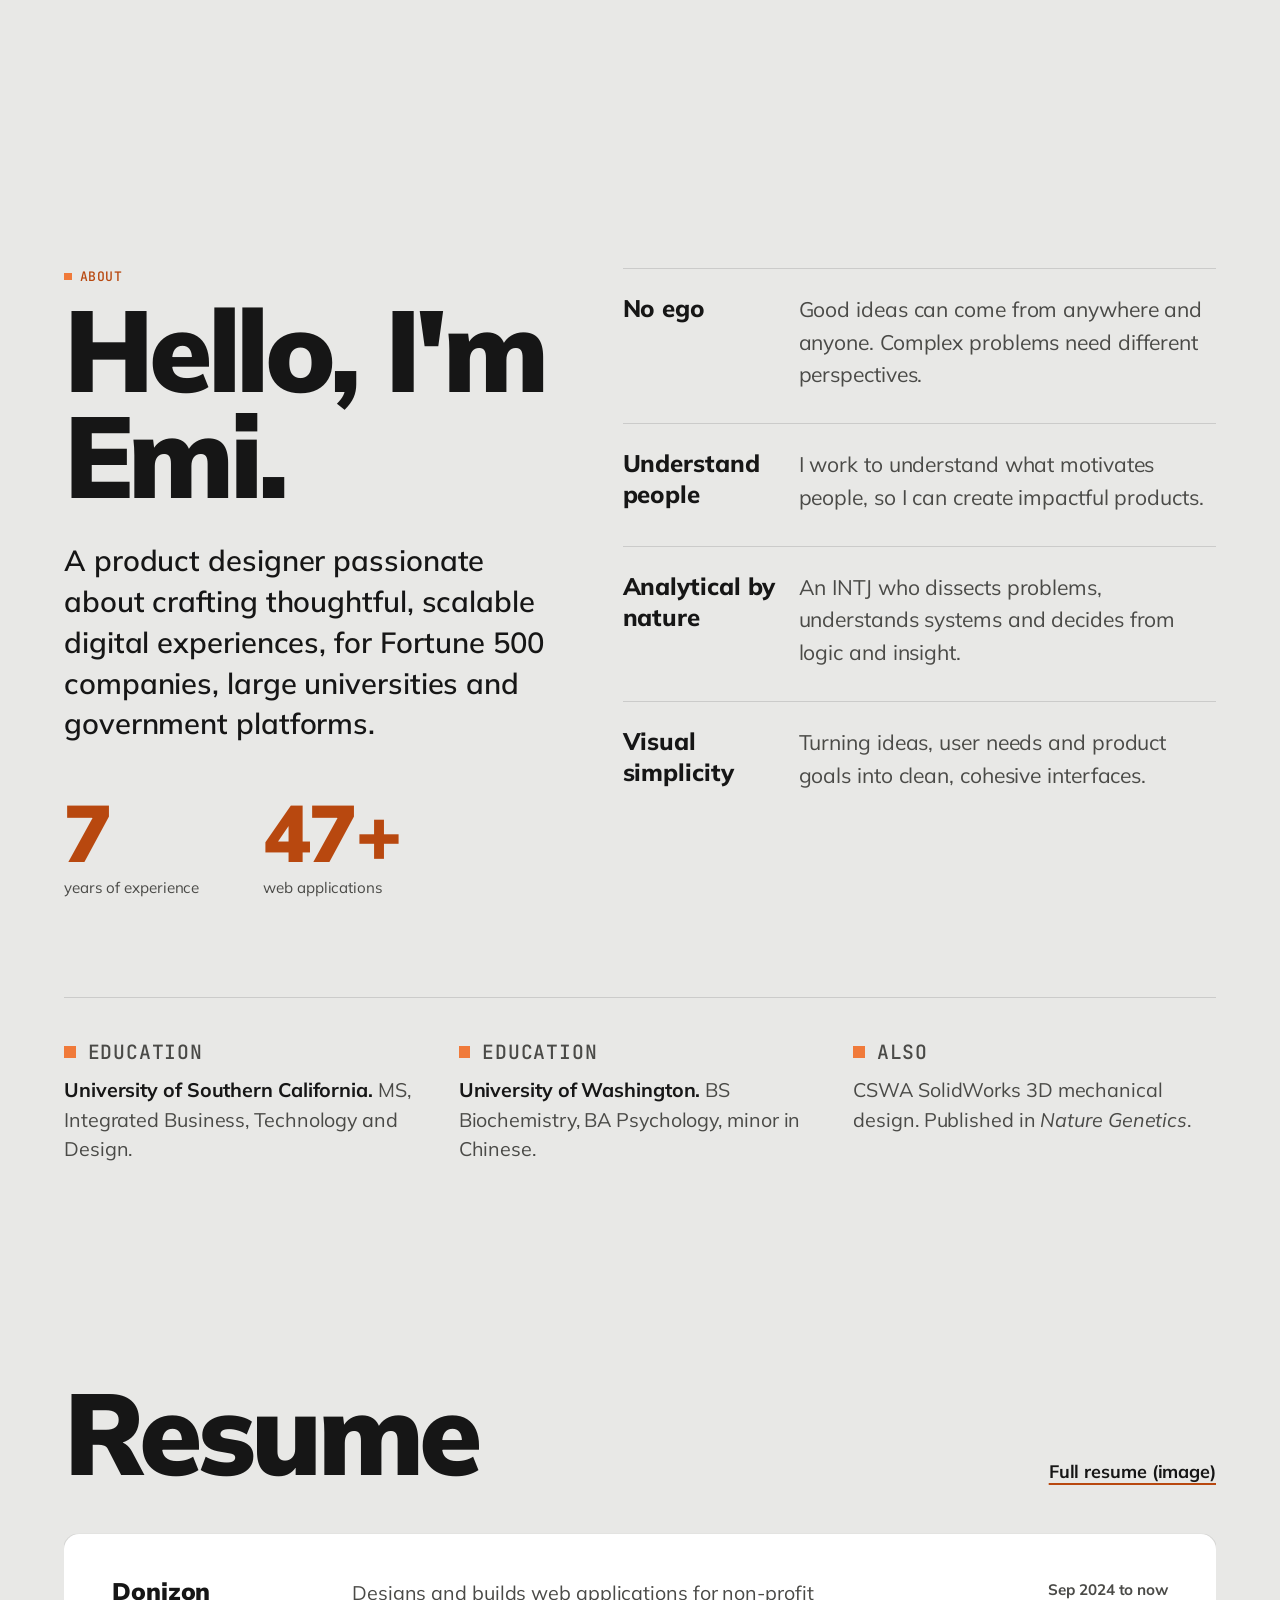
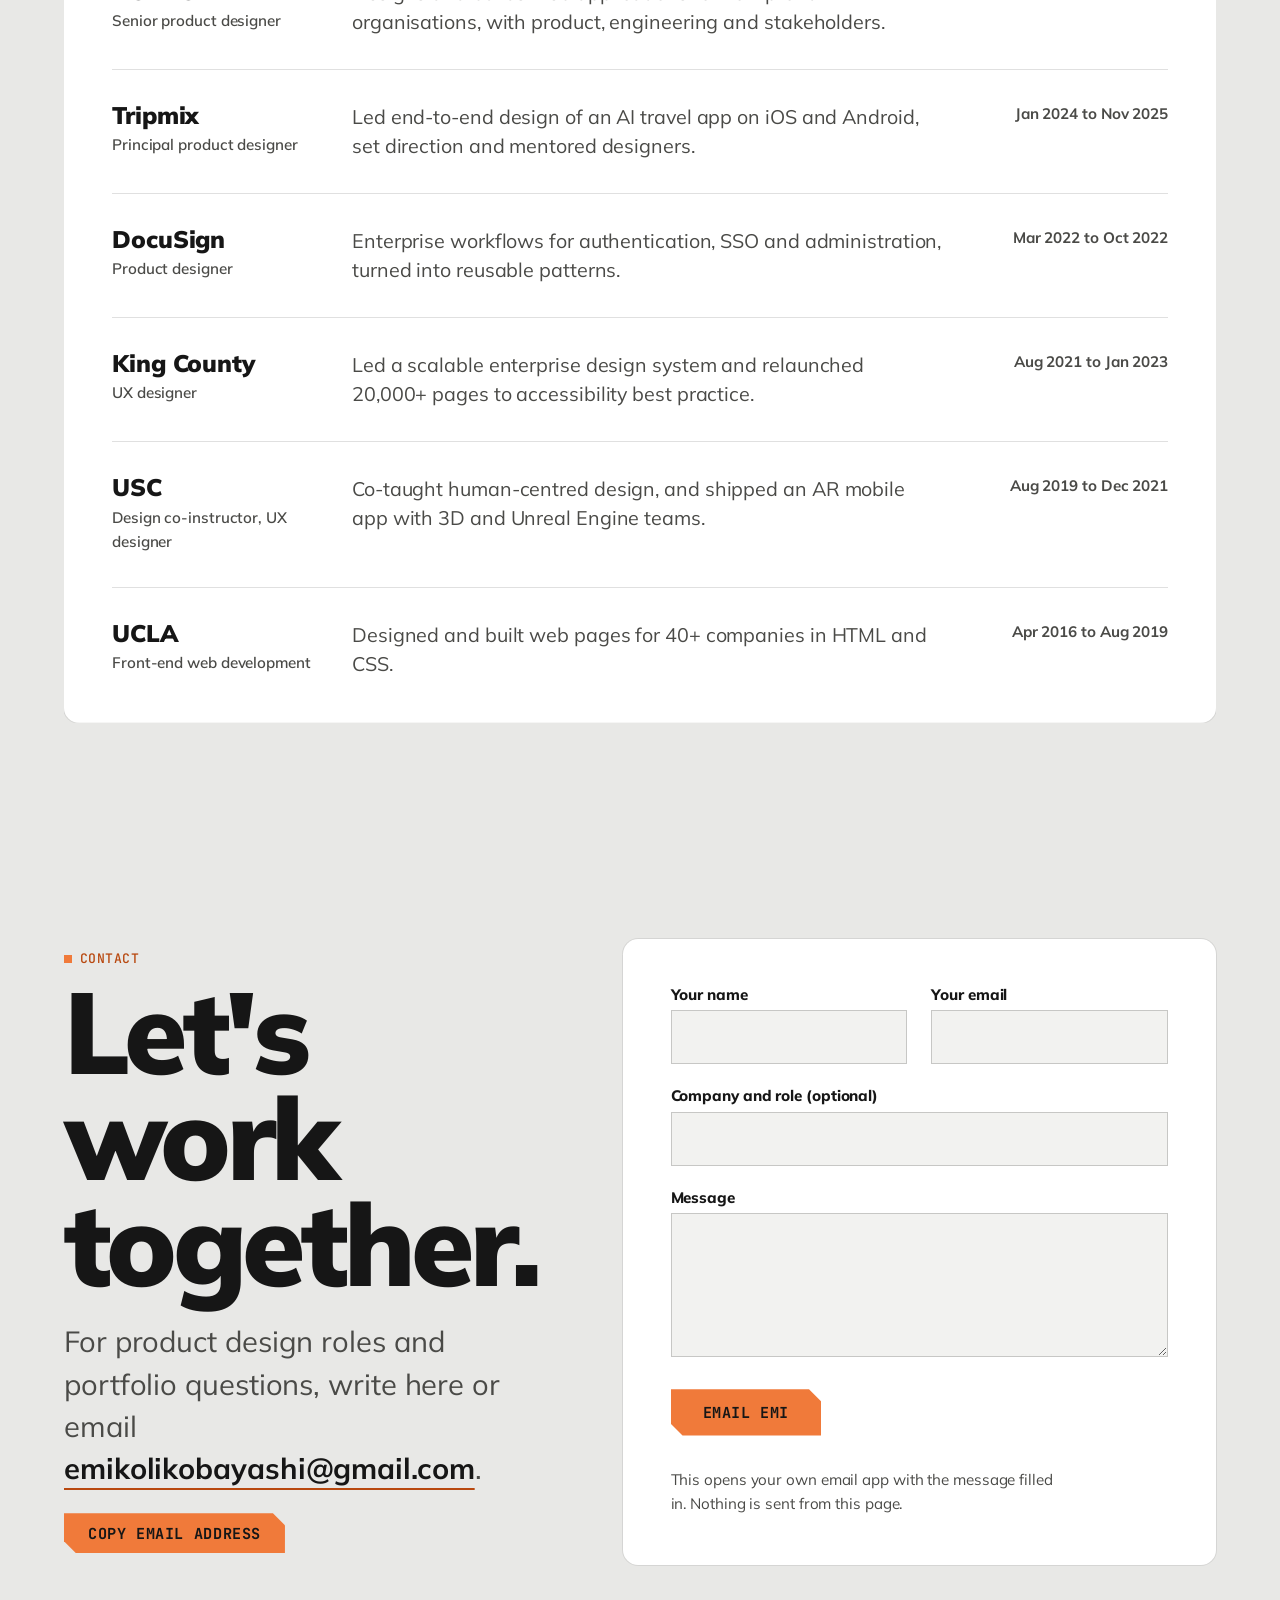
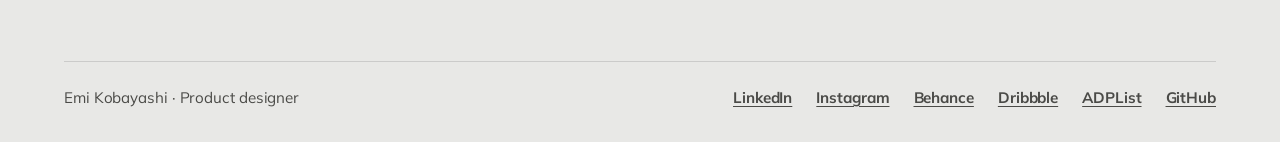
==== commit 431e171c: "Add files via upload" ====
--- a/index.html
+++ b/index.html
@@ -420,6 +420,7 @@
         <li><a href="https://www.behance.net/emiko1">Behance</a></li>
         <li><a href="https://dribbble.com/emikobayashi">Dribbble</a></li>
         <li><a href="https://adplist.org/mentors/emi-kobayashi">ADPList</a></li>
+        <li><a href="https://github.com/itsreallyemi">GitHub</a></li>
       </ul>
     </footer>
   </section>
